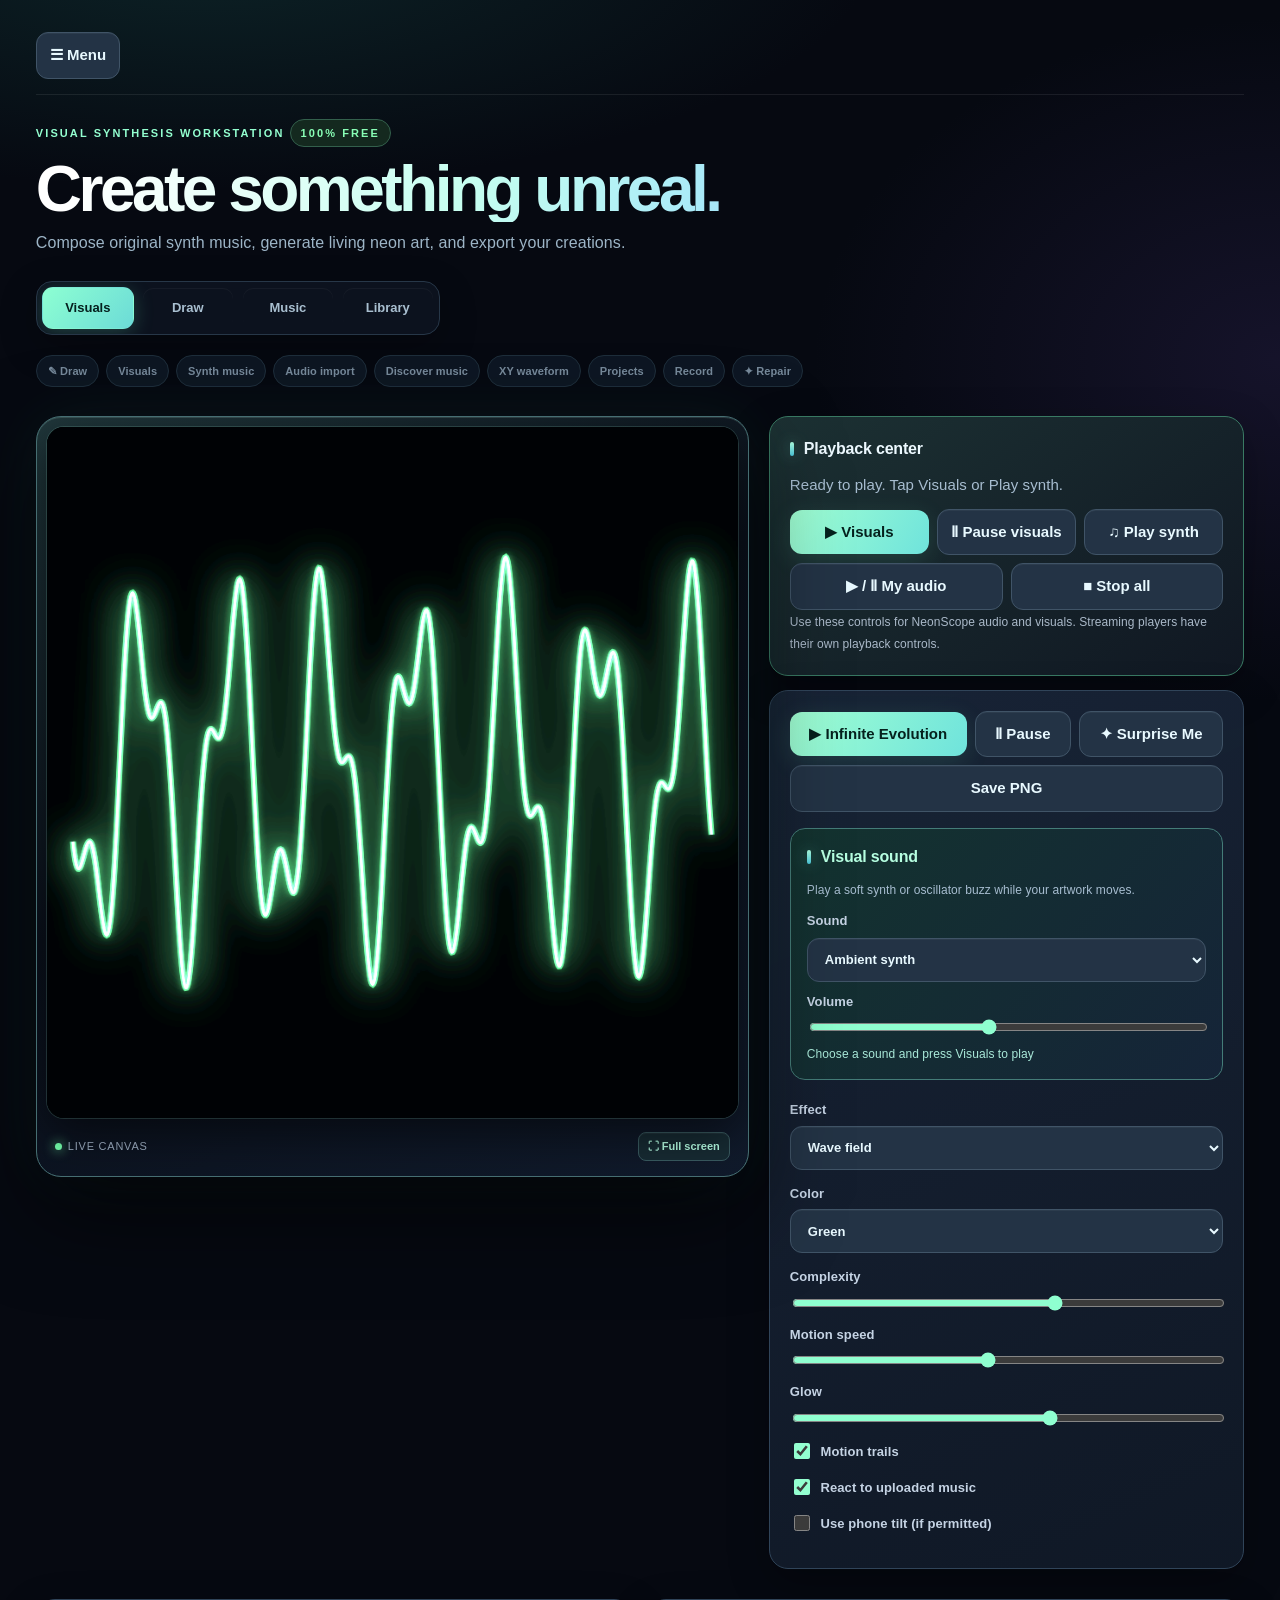
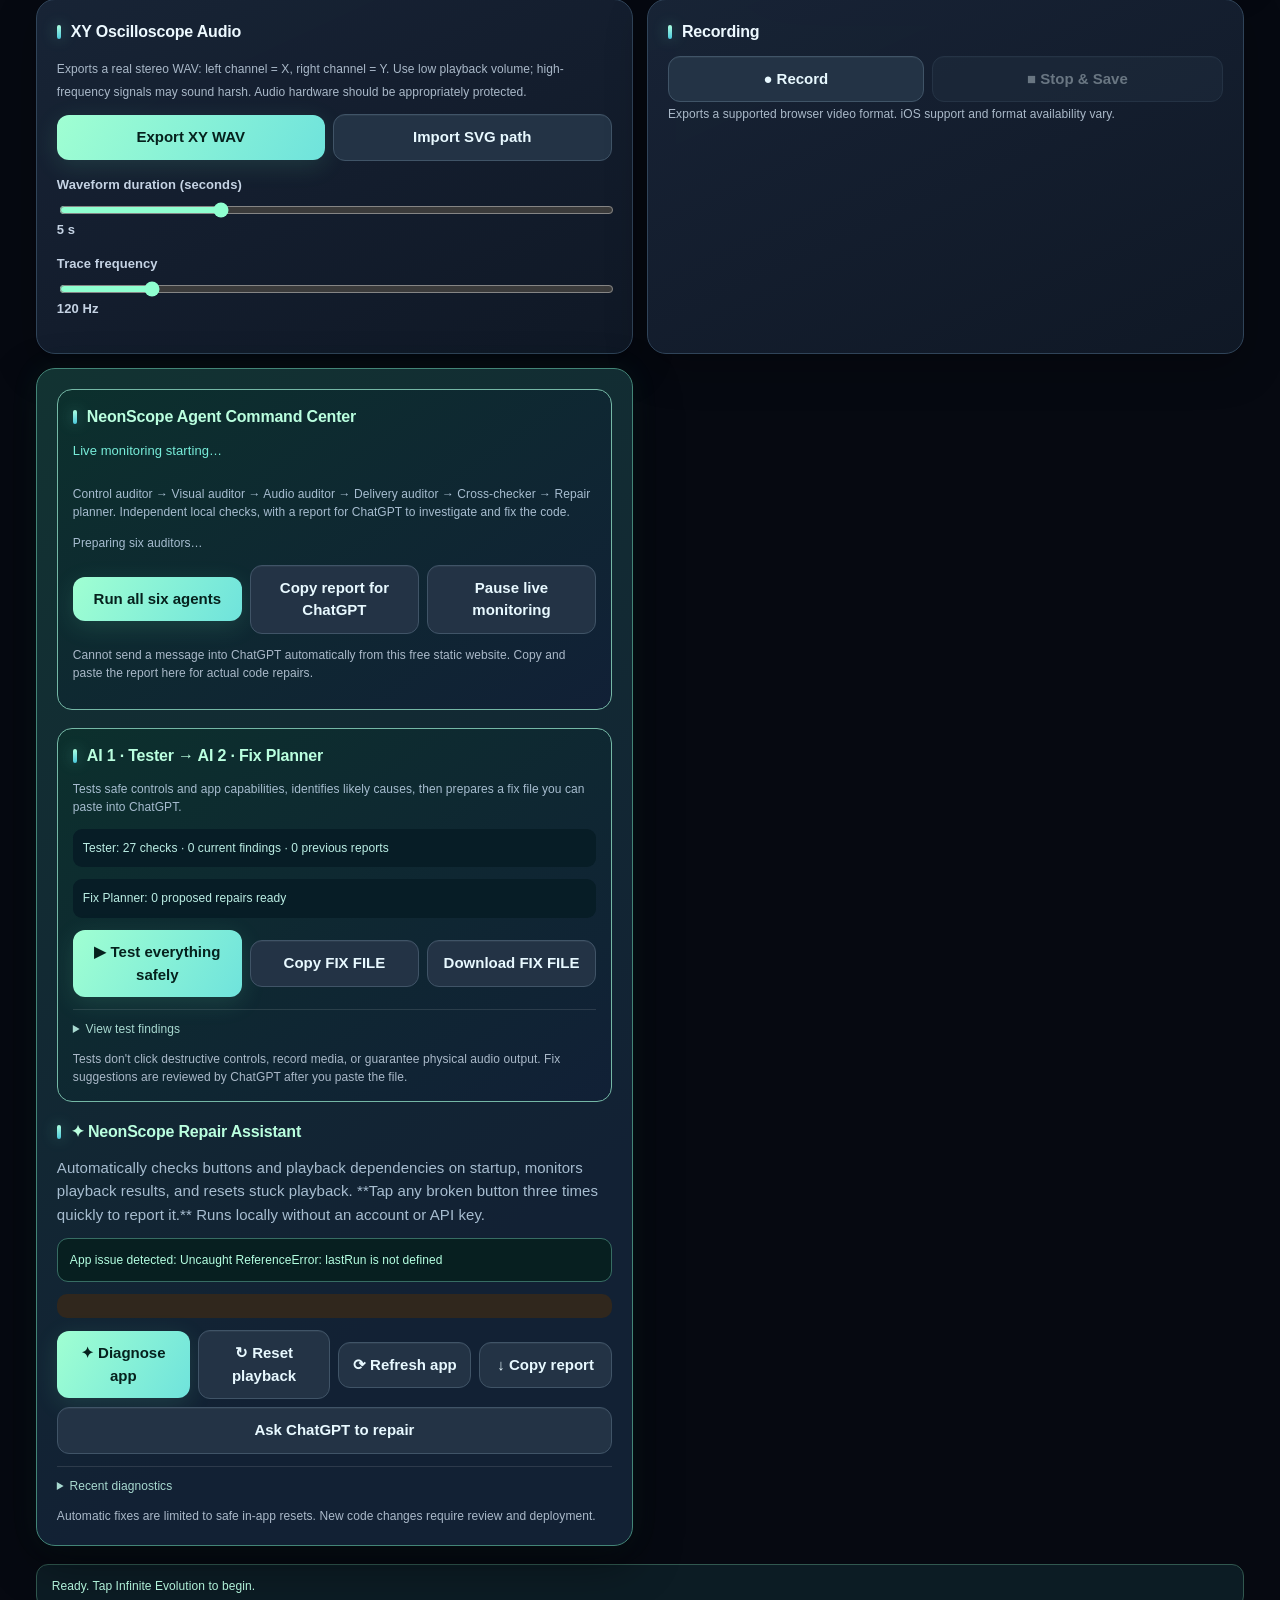
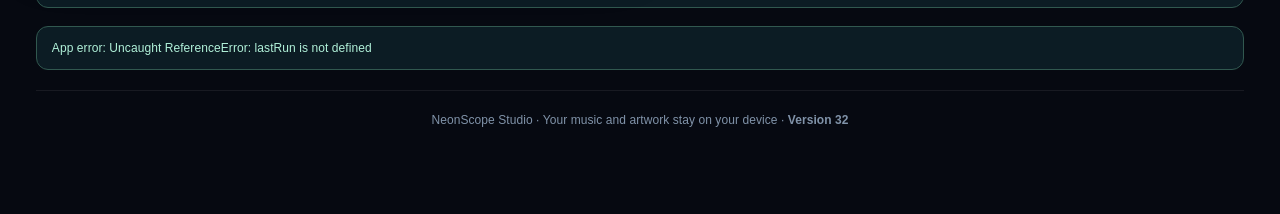
==== index.html @ 83fa4398 "Add hamburger Support & Fix page and move live repair tools into dedicated view" ====
<!doctype html><html lang="en"><head><meta charset="utf-8"><meta name="viewport" content="width=device-width,initial-scale=1,viewport-fit=cover"><meta name="theme-color" content="#070a10"><link rel="manifest" href="./manifest.webmanifest"><title>NeonScope Studio</title><style>
*{box-sizing:border-box}body{margin:0;background:#070a10;color:#e8fff4;font:15px system-ui,sans-serif}main{max-width:960px;margin:auto;padding:16px}h1{font-size:27px;color:#72ff9c;margin:8px 0}a{color:#72ff9c}canvas{display:block;width:100%;aspect-ratio:1;background:#010306;border:1px solid #32443d;border-radius:16px;touch-action:none}section{background:#121c1b;border:1px solid #30423c;border-radius:14px;padding:14px;margin:12px 0}button,select,input[type=file]{font:inherit}button,select{border:1px solid #46645a;background:#23332f;color:white;padding:10px;border-radius:9px}button{cursor:pointer}button.primary{background:#70ff9b;color:#001d0c;font-weight:700}.flex{display:flex;gap:8px;flex-wrap:wrap;align-items:center}label{display:block;margin:12px 0}input[type=range]{width:100%;accent-color:#70ff9b}small,#status{color:#a9bdb6}input[type=text]{width:100%;padding:10px;border:1px solid #46645a;border-radius:8px;background:#101917;color:white}.meter{height:5px;background:#273e35;border-radius:8px;overflow:hidden}#bar{height:100%;width:0;background:#70ff9b}</style><link rel="stylesheet" href="./studio.css?build=32"><link rel="stylesheet" href="./studio-polish.css?build=32"></head><body><main><header class="brand"><div class="support-menu-wrap"><button id="supportMenuToggle" type="button" aria-expanded="false" aria-controls="supportMenu" aria-label="Open three-line menu">☰ Menu</button><nav id="supportMenu" hidden aria-label="Site menu"><button id="supportOpen" type="button">Support & Fix</button></nav></div></header><div id="studioHome"><header class="brand" hidden><div class="brand-mark">◇ NEONSCOPE <span style="color:#8794a9">/ STUDIO</span></div><span class="pill">All-in-one studio</span></header><div class="hero"><div class="eyebrow">Visual synthesis workstation <span class="pill">100% Free</span></div><h1>Create something unreal.</h1><p>Compose original synth music, generate living neon art, and export your creations.</p></div><nav class="tool-nav" aria-label="Studio tools"><button id="tabVisual" data-studio-tab="visual" type="button">Visuals</button><button id="tabDraw" data-studio-tab="draw" type="button">Draw</button><button id="tabMusic" data-studio-tab="music" type="button">Music</button><button id="tabLibrary" data-studio-tab="library" type="button">Library</button></nav><nav class="tool-nav quick-links" aria-label="Quick links"><a href="#draw-tools">✎ Draw</a><a href="#visual-controls">Visuals</a><a href="#synth-tools">Synth music</a><a href="#music-tools">Audio import</a><a href="#discover-tools">Discover music</a><a href="#xy-tools">XY waveform</a><a href="#project-tools">Projects</a><a href="#record-tools">Record</a><a href="#repair-tools">✦ Repair</a></nav><div class="workspace"><div class="visual-column"><div class="visual-frame" id="visualStage"><div class="canvas-stack"><canvas id="view" width="800" height="800" aria-label="Interactive neon artwork"></canvas><canvas id="drawLayer" width="800" height="800" aria-label="Draw on canvas using touch or mouse"></canvas></div><div class="visual-footer"><span><span class="live-dot"></span>Live canvas</span><button id="fullScreen" type="button">⛶ Full screen</button><button id="closeFullScreen" type="button">✕ Close</button></div></div></div><div class="controls"><section id="draw-tools"><strong>Finger Drawing</strong><p>Draw directly on the glowing canvas with your finger. Your drawing stays visible above the visual effects.</p><div class="flex"><button id="drawToggle" type="button" class="primary">✎ Draw with finger</button><button id="drawUndo" type="button">↶ Undo</button><button id="drawRedo" type="button">↷ Redo</button><button id="drawClear" type="button">✕ Clear</button><button id="drawSound" type="button">♫ Play melody + animate</button><button id="drawSave" type="button">↓ Save drawing PNG</button><button id="drawWav" type="button">↓ Melody WAV</button></div><div class="draw-motion-panel"><strong>Living drawing</strong><p>Turn your finger-drawn lines into continuously moving neon art.</p><label>Animation style <select id="drawMotion"><option value="pulse">Breathing pulse</option><option value="flow">Liquid flow</option><option value="orbit">Slow orbit</option><option value="kaleido">Kaleidoscope</option></select></label><label>Movement amount <input id="drawMotionStrength" type="range" min="5" max="100" value="45"><span id="drawMotionStrengthValue">45</span>%</label><label>Animation speed <input id="drawMotionSpeed" type="range" min="10" max="150" value="50"><span id="drawMotionSpeedValue">50</span>%</label><button id="drawMotionPlay" type="button" class="primary">▶ Animate drawing</button></div><label>Brush thickness <input id="brushSize" type="range" min="1" max="20" value="3"><span id="brushSizeValue">3</span> px</label><p id="drawStatus" role="status">Ready to draw</p></section><section class="transport"><strong>Playback center</strong><p id="transportStatus" role="status" aria-live="polite">Ready to play. Tap Visuals or Play synth.</p><div class="flex"><button id="transportVisual" class="primary" type="button">▶ Visuals</button><button id="transportPause" type="button">Ⅱ Pause visuals</button><button id="transportSynth" type="button">♫ Play synth</button><button id="transportAudio" type="button">▶ / Ⅱ My audio</button><button id="transportStop" type="button">■ Stop all</button></div><small>Use these controls for NeonScope audio and visuals. Streaming players have their own playback controls.</small></section><section id="visual-controls"><div class="flex"><button id="evolve" class="primary">▶ Infinite Evolution</button><button id="freeze">Ⅱ Pause</button><button id="random">✦ Surprise Me</button><button id="save">Save PNG</button></div><div class="visual-sound-controls"><strong>Visual sound</strong><p>Play a soft synth or oscillator buzz while your artwork moves.</p><label>Sound <select id="visualSoundMode"><option value="synth" selected>Ambient synth</option><option value="buzz">Soft oscillator buzz</option><option value="off">Silent visuals</option></select></label><label>Volume <input id="visualSoundVolume" type="range" min="0" max="100" value="45"></label><small id="visualSoundStatus" role="status">Choose a sound and press Visuals to play</small></div><label>Effect <select id="effect"><option value="flower">Evolving flowers</option><option value="attractor">Strange attractor</option><option value="spiral">Galactic spiral</option><option value="lissajous">XY Lissajous</option><option value="particles">Particle field</option><option value="wire">3D wireframe</option><option value="kaleido">Kaleidoscope</option><option value="wave" selected>Wave field</option></select></label><label>Color <select id="color"><option value="#70ff9b">Green</option><option value="#5bdcff">Cyan</option><option value="#b579ff">Violet</option><option value="#ff65b6">Pink</option><option value="#ffffff">White</option></select></label><label>Complexity <input id="complexity" type="range" min="10" max="100" value="65"></label><label>Motion speed <input id="speed" type="range" min="0" max="100" value="45"></label><label>Glow <input id="glow" type="range" min="0" max="100" value="60"></label><label><input type="checkbox" id="trails" checked> Motion trails</label><label><input type="checkbox" id="react" checked> React to uploaded music</label><label><input type="checkbox" id="tilt"> Use phone tilt (if permitted)</label></section><section id="synth-tools"><strong>Original Synth Song Studio</strong><p><small>NeonScope composes its own original instrumental loops on your device. No music uploads or paid AI required.</small></p><h2 id="synthName" style="font-size:20px;color:#70ff9b">New Song</h2><label>Song style <select id="synthMood"><option value="dream">Dreamwave</option><option value="arcade">Retro arcade</option><option value="space">Space ambient</option><option value="chill">Chill synth</option><option value="dark">Dark electronic</option></select></label><label>Tempo (BPM) <input id="synthTempo" type="range" min="60" max="180" value="90" oninput="document.getElementById('tempoValue').textContent=this.value"><span id="tempoValue">90</span></label><label>Volume <input id="synthVolume" type="range" min="0" max="60" value="25"></label><div class="flex"><button id="synthGenerate" class="primary">✦ Compose New Song</button><button id="synthPlay">▶ Play</button><button id="synthStop">■ Stop</button><button id="synthExport">↓ Export Song WAV</button></div><div class="meter"><div id="synthMeter" style="width:0;height:100%;background:#70ff9b"></div></div><p id="synthStatus" role="status">Ready</p></section></div></div><div class="bottom-tools"><section id="preset-tools"><strong>Preset gallery</strong><p>Try a look instantly, or save your own favorite visual settings on this device.</p><div class="flex" id="starterPresets"></div><label>Preset name<input id="presetName" type="text" maxlength="60" placeholder="My favorite glow"></label><div class="flex"><button id="presetSave" type="button" class="primary">Save preset</button><select id="presetList" aria-label="Saved presets"></select><button id="presetLoad" type="button">Load</button><button id="presetDelete" type="button">Delete</button></div></section><section id="discover-tools"><strong>Music discovery</strong><p><small>Find new sounds on your favorite services. Official embeds play independently of NeonScope's visual audio analyser.</small></p><div class="service-tabs" role="group" aria-label="Music service"><button type="button" data-service="apple">Apple Music</button><button type="button" data-service="spotify">Spotify</button><button type="button" data-service="youtube">YouTube</button></div><label>Find an artist, track, or playlist<input id="discoverQuery" type="text" placeholder="Search for synthwave, electronic, ambient…"></label><button id="discoverOpen" type="button" class="primary">Search YouTube</button><label>Paste a music or video link<input id="discoverLink" type="text" inputmode="url" placeholder="https://…"></label><div class="flex"><button id="discoverEmbed" type="button">▶ Load official player</button><button id="discoverClear" type="button">✕ Clear player</button></div><p id="discoverHint"><small>Paste a supported service link to try its official player.</small></p><div id="discoverPlayer"></div><p id="discoveryStatus" role="status"><small>Choose a service to get started.</small></p><p><small>Some tracks require a subscription or may not allow embedding. To make visuals react to audio, import a file you have permission to use or play a NeonScope synth song.</small></p></section><section id="sequencer-tools"><strong>Beat sequencer</strong><p>Build a 16-step original beat using kick, snare, hi-hat, and bass. Tap the squares to change the pattern.</p><label>Tempo <input id="beatTempo" type="range" min="60" max="180" value="110"><span id="beatBpm">110</span> BPM</label><div id="beatGrid" class="beat-grid" aria-label="Four-track sixteen-step beat grid"></div><div class="flex"><button id="beatPlay" type="button" class="primary">▶ Play beat</button><button id="beatRandom" type="button">✦ Randomize</button><button id="beatClear" type="button">Clear</button><button id="beatSave" type="button">↓ Save beat</button><button id="beatLoad" type="button">↑ Load beat</button><input id="beatFile" type="file" accept=".json,application/json" hidden></div><p id="beatStatus" role="status">Ready</p></section><section id="music-tools"><strong>Music import</strong><label>Upload local audio <input id="music" type="file" accept="audio/*"></label><audio id="player" controls style="width:100%"></audio><div class="meter"><div id="bar"></div></div></section><section id="xy-tools"><strong>XY Oscilloscope Audio</strong><p><small>Exports a real stereo WAV: left channel = X, right channel = Y. Use low playback volume; high-frequency signals may sound harsh. Audio hardware should be appropriately protected.</small></p><div class="flex"><button id="wav" class="primary">Export XY WAV</button><button id="svg">Import SVG path</button><input id="svgFile" type="file" accept=".svg,image/svg+xml" hidden></div><label>Waveform duration (seconds) <input id="duration" type="range" min="1" max="15" value="5"><span id="durValue">5 s</span></label><label>Trace frequency <input id="trace" type="range" min="30" max="600" value="120"><span id="traceValue">120 Hz</span></label></section><section id="project-tools"><strong>Projects</strong><label>Project name <input id="name" type="text" value="My NeonScope Art" maxlength="80"></label><div class="flex"><button id="store">Save on this device</button><button id="restore">Load saved project</button><button id="export">Export project JSON</button><button id="import">Import project JSON</button><input id="jsonFile" type="file" accept=".json,application/json" hidden></div></section><section id="record-tools"><strong>Recording</strong><div class="flex"><button id="record">● Record</button><button id="stopRecord" disabled>■ Stop & Save</button></div><small>Exports a supported browser video format. iOS support and format availability vary.</small></section><div id="repairOriginalPosition"><section id="repair-tools" aria-label="NeonScope Repair Assistant"><div class="agent-workflow" id="repairCouncil"><strong>NeonScope Agent Command Center</strong><p id="councilHeartbeat" role="status">Live monitoring starting…</p><div id="councilDashboard" class="council-dashboard" aria-label="Agent live status"></div><p>Control auditor → Visual auditor → Audio auditor → Delivery auditor → Cross-checker → Repair planner. Independent local checks, with a report for ChatGPT to investigate and fix the code.</p><p id="councilStatus" role="status">Preparing six auditors…</p><div class="flex"><button id="councilRun" type="button" class="primary">Run all six agents</button><button id="councilCopy" type="button">Copy report for ChatGPT</button><button id="councilToggle" type="button">Pause live monitoring</button></div><small id="councilDetails"></small><p><small>Cannot send a message into ChatGPT automatically from this free static website. Copy and paste the report here for actual code repairs.</small></p></div><div id="agent-workflow" class="agent-workflow"><strong>AI 1 · Tester → AI 2 · Fix Planner</strong><p>Tests safe controls and app capabilities, identifies likely causes, then prepares a fix file you can paste into ChatGPT.</p><p id="agentOneStatus" role="status">Tester waiting…</p><p id="agentTwoStatus" role="status">Fix Planner waiting…</p><div class="flex"><button id="agentRun" type="button" class="primary">▶ Test everything safely</button><button id="agentCopy" type="button">Copy FIX FILE</button><button id="agentDownload" type="button">Download FIX FILE</button></div><p id="agentCopyStatus" role="status"></p><details><summary>View test findings</summary><div id="agentFindings"></div></details><small>Tests don't click destructive controls, record media, or guarantee physical audio output. Fix suggestions are reviewed by ChatGPT after you paste the file.</small></div><strong><span aria-hidden="true">✦</span> NeonScope Repair Assistant</strong><p>Automatically checks buttons and playback dependencies on startup, monitors playback results, and resets stuck playback. **Tap any broken button three times quickly to report it.** Runs locally without an account or API key.</p><p id="repairStatus" role="status" aria-live="polite">Starting diagnostics…</p><p id="repairDetails" hidden></p><div id="repairReportForm" hidden><p><strong>Report broken control</strong></p><p id="repairTarget"></p><label for="repairDescription">What happened when you tapped it?</label><textarea id="repairDescription" rows="3" maxlength="500" placeholder="Example: I pressed Play but there was no sound."></textarea><div class="flex"><button id="repairSubmit" type="button" class="primary">Save broken button report</button><button id="repairCancel" type="button">Cancel</button></div></div><div class="flex"><button id="repairScan" type="button" class="primary">✦ Diagnose app</button><button id="repairStop" type="button">↻ Reset playback</button><button id="repairRefresh" type="button">⟳ Refresh app</button><button id="repairCopy" type="button">↓ Copy report</button><button id="repairHelp" type="button">Ask ChatGPT to repair</button></div><details><summary>Recent diagnostics</summary><div id="repairLog"></div></details><small>Automatic fixes are limited to safe in-app resets. New code changes require review and deployment.</small></section></div></div><p id="status" role="status">Ready. Tap Infinite Evolution to begin.</p><p id="studioNotice" role="status" class="studio-notice">Choose a workspace above.</p><div class="footer-note">NeonScope Studio · Your music and artwork stay on your device · <strong>Version 32</strong></div></div><section id="supportPage" hidden aria-label="Support and repairs"><div class="support-page-head"><button id="supportBack" type="button">← Back to Studio</button><h1>Support & Fix</h1><p>Fix playback, run the named agent diagnostics, and send a detailed report to ChatGPT.</p></div><div class="support-actions"><button id="supportQuickFix" type="button" class="primary">↻ Reset playback</button><button id="supportRun" type="button">Run six-agent check</button><button id="supportCopy" type="button">Copy repair report</button></div><p id="supportFixStatus" role="status">Choose an action to get started.</p></section></main><script>
(()=>{'use strict';const $=id=>document.getElementById(id),c=$('view'),g=c.getContext('2d');let running=false,phase=0,last=performance.now(),points=[],audioCtx,analyser,source,frequency,energy=0,synthEnergy=0,seed=Math.random()*100,cycle=0,recorder,recordStream,chunks=[],audioURL,importedPoints=null;
const opts=['flower','attractor','spiral','lissajous','particles','wire','kaleido','wave'];const setStatus=s=>$('status').textContent=s;const rand=()=>Math.random();const clamp=(x,a,b)=>Math.max(a,Math.min(b,x));
function generate(t){if(importedPoints)return importedPoints;const type=$('effect').value,N=400+Math.floor(+$('complexity').value*9),arr=[],rot=t*.14,variation=Math.sin(t*.23+seed)*.7;for(let i=0;i<N;i++){const q=i/N,u=q*Math.PI*2;let x=0,y=0;
if(type==='flower'){let r=205+110*Math.cos((7+variation)*u+t*.3);x=400+r*Math.cos(u+rot);y=400+r*Math.sin(u+rot)}
else if(type==='spiral'){const r=18+340*q;x=400+r*Math.cos(u*(5+variation)+rot);y=400+r*Math.sin(u*(5+variation)+rot)}
else if(type==='lissajous'){x=400+290*Math.sin((3+variation*.3)*u+t*.13);y=400+290*Math.sin(4*u+t*.19)}
else if(type==='attractor'){let a=u*2;x=400+240*Math.sin(3*a+t*.15)*Math.cos(2*a+variation);y=400+230*Math.sin(4*a-t*.12)*Math.cos(a)}
else if(type==='kaleido'){const r=70+200*Math.abs(Math.sin(u*6+t*.2));x=400+r*Math.cos(u);y=400+r*Math.sin(u)}
else if(type==='wave'){x=30+740*q;y=400+170*Math.sin(u*7+t)+80*Math.cos(u*17-t*.4)}
else if(type==='wire'){const edge=Math.floor(q*12),f=(q*12)%1,verts=[];for(let k=0;k<8;k++){const X=(k&1)?1:-1,Y=(k&2)?1:-1,Z=(k&4)?1:-1;const a=t*.22,b=t*.16,xx=X*Math.cos(a)-Z*Math.sin(a),zz=X*Math.sin(a)+Z*Math.cos(a),yy=Y*Math.cos(b)-zz*Math.sin(b),z=Y*Math.sin(b)+zz*Math.cos(b),persp=280/(4+z);verts.push([400+xx*persp*2.7,400+yy*persp*2.7])}const edges=[[0,1],[1,3],[3,2],[2,0],[4,5],[5,7],[7,6],[6,4],[0,4],[1,5],[2,6],[3,7]];const e=edges[edge%12],p=verts[e[0]],v=verts[e[1]];x=p[0]+(v[0]-p[0])*f;y=p[1]+(v[1]-p[1])*f}
else {const a=u*37+seed,r=100+240*Math.abs(Math.sin(u*13+t*.2));x=400+Math.cos(a+t*.3)*r;y=400+Math.sin(a-t*.2)*r}
arr.push({x:clamp(x,0,800),y:clamp(y,0,800)})}return arr}
function draw(now){requestAnimationFrame(draw);if(document.hidden||document.body.classList.contains('drawing-workspace')){last=now;synthEnergy*=.94;return}synthEnergy*=.94;let dt=Math.min(.06,(now-last)/1000);last=now;if(running)phase+=dt*(.2+ +$('speed').value/20);if(running&&Math.floor(phase/12)!==cycle){cycle=Math.floor(phase/12);$('effect').value=opts[Math.floor(rand()*opts.length)];seed=rand()*100}
if(analyser&&frequency){analyser.getByteFrequencyData(frequency);let sum=0;for(let i=0;i<frequency.length;i++)sum+=frequency[i];energy=sum/(frequency.length*255);$('bar').style.width=Math.round(energy*100)+'%'}
energy=Math.max((analyser&&frequency?energy:energy*.90),synthEnergy);g.fillStyle=$('trails').checked?'rgba(1,3,6,.35)':'#010306';g.fillRect(0,0,800,800);const color=$('color').value,t=phase+energy*2;points=generate(t);g.beginPath();points.forEach((p,i)=>i?g.lineTo(p.x,p.y):g.moveTo(p.x,p.y));g.save();g.globalCompositeOperation='lighter';g.strokeStyle=color;g.shadowColor=color;g.shadowBlur=18+ +$('glow').value*.5;g.globalAlpha=.25;g.lineWidth=7+energy*9;g.stroke();g.globalAlpha=.55;g.lineWidth=3+energy*4;g.stroke();g.shadowBlur=10;g.strokeStyle='#f2fff9';g.globalAlpha=.95;g.lineWidth=1.2;g.stroke();g.restore()}
window.addEventListener('neonscope-synth-energy',e=>{synthEnergy=e.detail||0;running=true});requestAnimationFrame(draw);
$('effect').addEventListener('change',()=>{importedPoints=null});$('evolve').onclick=()=>{importedPoints=null;running=true;seed=Math.random()*100;phase+=1.5;cycle=Math.floor(phase/12);setStatus('Visuals started — animation running')};$('freeze').onclick=()=>{running=false;setStatus('Paused')};$('random').onclick=()=>{importedPoints=null;seed=rand()*100;$('effect').value=opts[Math.floor(rand()*opts.length)];phase+=rand()*20;setStatus('New design generated')};$('save').onclick=()=>{const a=document.createElement('a');a.download='neonscope-studio.png';a.href=c.toDataURL();a.click()};
$('music').onchange=e=>{const f=e.target.files[0];if(!f)return;if(audioURL)URL.revokeObjectURL(audioURL);audioURL=URL.createObjectURL(f);$('player').src=audioURL;try{audioCtx=audioCtx||new(window.AudioContext||window.webkitAudioContext)();audioCtx.resume();if(!source){source=audioCtx.createMediaElementSource($('player'));analyser=audioCtx.createAnalyser();analyser.fftSize=1024;frequency=new Uint8Array(analyser.frequencyBinCount);source.connect(analyser);analyser.connect(audioCtx.destination)}setStatus('Music loaded: '+f.name)}catch(err){setStatus('Audio error: '+err.message)}};
$('player').onplay=()=>{audioCtx?.resume();running=true};$('duration').oninput=()=>$('durValue').textContent=$('duration').value+' s';$('trace').oninput=()=>$('traceValue').textContent=$('trace').value+' Hz';
function download(blob,name){const url=URL.createObjectURL(blob),a=document.createElement('a');a.href=url;a.download=name;a.click();setTimeout(()=>URL.revokeObjectURL(url),60000)}
$('wav').onclick=()=>{const sr=44100,seconds=+$('duration').value,hz=+$('trace').value,n=sr*seconds,pts=generate(phase),bytes=44+n*4,buf=new ArrayBuffer(bytes),v=new DataView(buf);const str=(at,s)=>{for(let i=0;i<s.length;i++)v.setUint8(at+i,s.charCodeAt(i))};str(0,'RIFF');v.setUint32(4,bytes-8,true);str(8,'WAVE');str(12,'fmt ');v.setUint32(16,16,true);v.setUint16(20,1,true);v.setUint16(22,2,true);v.setUint32(24,sr,true);v.setUint32(28,sr*4,true);v.setUint16(32,4,true);v.setUint16(34,16,true);str(36,'data');v.setUint32(40,n*4,true);for(let i=0;i<n;i++){const p=pts[Math.floor((i*hz/sr%1)*(pts.length-1))],x=clamp((p.x-400)/400*.65,-1,1),y=clamp((400-p.y)/400*.65,-1,1);v.setInt16(44+i*4,Math.round(x*32767),true);v.setInt16(46+i*4,Math.round(y*32767),true)}download(new Blob([buf],{type:'audio/wav'}),'neonscope-xy.wav');setStatus('Stereo XY WAV exported. Left=X, right=Y. Start with low volume.')};
$('svg').onclick=()=>$('svgFile').click();$('svgFile').onchange=async e=>{const file=e.target.files[0];if(!file)return;e.target.value='';const text=await file.text();if(text.length>1000000){setStatus('SVG too large');return}const doc=new DOMParser().parseFromString(text,'image/svg+xml');const path=doc.querySelector('path');if(!path){setStatus('SVG needs at least one path element');return}const d=path.getAttribute('d');if(!d){setStatus('SVG path is empty');return}try{const svg=document.createElementNS('http://www.w3.org/2000/svg','svg'),p=document.createElementNS('http://www.w3.org/2000/svg','path');p.setAttribute('d',d);svg.appendChild(p);svg.style.cssText='position:absolute;width:0;height:0;overflow:hidden';document.body.appendChild(svg);const len=p.getTotalLength(),samples=700,raw=[];for(let i=0;i<samples;i++){const pt=p.getPointAtLength(len*i/(samples-1));raw.push({x:pt.x,y:pt.y})}svg.remove();const xs=raw.map(p=>p.x),ys=raw.map(p=>p.y),minx=Math.min(...xs),maxx=Math.max(...xs),miny=Math.min(...ys),maxy=Math.max(...ys),scale=620/Math.max(maxx-minx,maxy-miny,1);const imported=raw.map(p=>({x:400+(p.x-(minx+maxx)/2)*scale,y:400+(p.y-(miny+maxy)/2)*scale}));importedPoints=imported;running=false;setStatus('SVG path imported. Export XY WAV or PNG. Choose an effect to return to procedural visuals.')}catch(err){setStatus('Could not parse SVG path: '+err.message)}};
function project(){return {version:1,effect:$('effect').value,color:$('color').value,complexity:$('complexity').value,speed:$('speed').value,glow:$('glow').value,trails:$('trails').checked,name:$('name').value,phase,seed}}
function load(o){if(!o||o.version!==1||!opts.includes(o.effect))throw Error('Invalid project');importedPoints=null;for(const k of ['effect','color','complexity','speed','glow','name'])if(o[k]!==undefined&&$(k))$(k).value=String(o[k]);$('trails').checked=!!o.trails;phase=Number(o.phase)||0;seed=Number(o.seed)||0;running=false}
$('store').onclick=()=>{try{localStorage.setItem('neonscope-studio',JSON.stringify(project()));setStatus('Saved on this device')}catch(e){setStatus('Storage unavailable: '+e.message)}};$('restore').onclick=()=>{try{load(JSON.parse(localStorage.getItem('neonscope-studio')));setStatus('Project restored')}catch(e){setStatus('No valid saved project')}};$('export').onclick=()=>download(new Blob([JSON.stringify(project(),null,2)],{type:'application/json'}),'neonscope-project.json');$('import').onclick=()=>$('jsonFile').click();$('jsonFile').onchange=async e=>{try{const file=e.target.files[0];if(!file||file.size>100000)throw Error('Invalid file');load(JSON.parse(await file.text()));setStatus('Project imported')}catch(err){setStatus('Import failed: '+err.message)}finally{e.target.value=''}};
$('record').onclick=()=>{if(recorder?.state==='recording'){setStatus('Already recording');return}if(!c.captureStream||!window.MediaRecorder){setStatus('Recording unavailable in this browser');return}try{recordStream=c.captureStream(30);const mime=['video/mp4','video/webm;codecs=vp8','video/webm'].find(t=>typeof MediaRecorder.isTypeSupported==='function'&&MediaRecorder.isTypeSupported(t));recorder=new MediaRecorder(recordStream,mime?{mimeType:mime}:undefined);chunks=[];recorder.ondataavailable=e=>{if(e.data.size)chunks.push(e.data)};recorder.onstop=()=>{const type=recorder.mimeType||'video/webm',ext=type.includes('mp4')?'mp4':'webm';if(chunks.length)download(new Blob(chunks,{type}),'neonscope-studio.'+ext);recordStream.getTracks().forEach(t=>t.stop());$('record').disabled=false;$('stopRecord').disabled=true;setStatus(chunks.length?'Recording saved':'No recording data produced by this browser')};recorder.onerror=()=>{recordStream?.getTracks().forEach(t=>t.stop());$('record').disabled=false;$('stopRecord').disabled=true;setStatus('Recording failed in this browser')};recorder.start(500);$('record').disabled=true;$('stopRecord').disabled=false;running=true;setStatus('Recording…')}catch(err){recordStream?.getTracks().forEach(t=>t.stop());$('record').disabled=false;$('stopRecord').disabled=true;setStatus('Recording error: '+err.message)}};$('stopRecord').onclick=()=>{if(recorder?.state==='recording')recorder.stop()};
$('tilt').onchange=async e=>{if(!e.target.checked)return;try{if(typeof DeviceOrientationEvent!=='undefined'&&typeof DeviceOrientationEvent.requestPermission==='function'){const permission=await DeviceOrientationEvent.requestPermission();if(permission!=='granted')throw Error('Permission denied')}window.addEventListener('deviceorientation',event=>{if($('tilt').checked&&event.gamma!=null)seed+=event.gamma*.0004});setStatus('Tilt control enabled')}catch(err){e.target.checked=false;setStatus('Tilt unavailable: '+err.message)}};
})();
</script><script src="./draw.js?build=32"></script><script src="./draw-motion.js?build=32"></script><script src="./synth.js?build=32"></script><script src="./discovery.js?build=32"></script><script src="./sequencer.js?build=32"></script><script src="./workspace.js?build=32"></script><script src="./repair-assistant.js?build=32"></script><script src="./visual-sound.js?build=32"></script><script src="./repair-agents.js?build=32"></script><script src="./repair-council.js?build=32"></script><script src="./support.js?build=32"></script><script>if('serviceWorker' in navigator)window.addEventListener('load',()=>navigator.serviceWorker.register('./sw.js?build=32').catch(()=>{}));</script></body></html>
---- studio.css ----
:root{color-scheme:dark;--bg:#070911;--surface:#111522;--edge:#2b3449;--mint:#8bffb7;--muted:#a1adc2}html{scroll-behavior:smooth}body{background:radial-gradient(ellipse at 50% -18%,#173e47 0,transparent 42%),radial-gradient(ellipse at 95% 40%,#211638 0,transparent 30%),var(--bg);color:#eff5ff;font:15px/1.5 -apple-system,BlinkMacSystemFont,"Segoe UI",sans-serif;min-height:100vh}main{max-width:1240px;padding:20px clamp(14px,3vw,36px) 80px}a{color:var(--mint);text-decoration:none}a:hover{text-decoration:underline}.brand{display:flex;align-items:center;justify-content:space-between;gap:14px;margin-bottom:22px}.brand a{font-size:13px;color:#afbdd1}.brand-mark{font-size:13px;font-weight:800;letter-spacing:.2em;color:var(--mint);text-transform:uppercase}.hero{margin:0 0 20px}.hero h1{font-size:clamp(32px,5vw,54px);line-height:1.1;letter-spacing:-.045em;margin:4px 0 8px;color:#f5faff}.hero p{margin:0;color:var(--muted);font-size:14px}.hero .eyebrow{color:var(--mint);font-size:11px;font-weight:800;letter-spacing:.2em;text-transform:uppercase}.workspace{display:grid;grid-template-columns:minmax(0,1.2fr) minmax(300px,.8fr);gap:18px;align-items:start}.workspace .visual-column{min-width:0;position:sticky;top:16px}.visual-frame{padding:12px;border:1px solid #334456;border-radius:24px;background:linear-gradient(135deg,#192431,#0b0e18);box-shadow:0 24px 75px #0007,0 0 40px #45d5b00a;overflow:hidden}.visual-frame canvas{width:100%;border-radius:16px;border:1px solid #273d3e;box-shadow:inset 0 0 55px #00ff8c0c}.visual-footer{display:flex;justify-content:space-between;align-items:center;padding:12px 5px 2px;color:#a1b2c6;font-size:11px;letter-spacing:.07em;text-transform:uppercase}.live-dot{display:inline-block;width:7px;height:7px;border-radius:50%;background:#74ffac;box-shadow:0 0 12px #74ffac;margin-right:6px}.workspace .controls{min-width:0}.workspace section,.bottom-tools section{background:linear-gradient(155deg,#171c2c,#101521);border:1px solid var(--edge);border-radius:18px;padding:18px;margin:0 0 14px;box-shadow:0 12px 32px #0002}.workspace section strong,.bottom-tools section strong{display:block;font-size:15px;letter-spacing:.01em;margin-bottom:12px}.workspace section strong:before,.bottom-tools section strong:before{content:"";display:inline-block;width:4px;height:14px;background:var(--mint);border-radius:3px;margin-right:10px;vertical-align:-2px}.workspace section p,.bottom-tools section p{margin:8px 0 12px;color:#a9b8ca}.flex{gap:8px}.flex button{flex:1 1 auto}button,select{background:#222c3d;color:#eef7ff;border:1px solid #3b4b61;border-radius:11px;padding:11px 13px;font-weight:650;transition:background .15s,transform .15s,border-color .15s;min-height:44px}button:hover:not(:disabled){background:#2d3e4e;border-color:#74ffac}button:active:not(:disabled){transform:scale(.98)}button.primary{background:linear-gradient(120deg,#8bffb7,#60e5dc);color:#061b1d;border:0}button.primary:hover{background:#b1ffce}button:disabled{opacity:.4;cursor:not-allowed}button:focus-visible,select:focus-visible,input:focus-visible{outline:2px solid var(--mint);outline-offset:3px}label{font-size:13px;font-weight:650;color:#c5d3e4;margin:14px 0}label select{display:block;width:100%;margin-top:6px}input[type=range]{display:block;width:100%;margin-top:8px;accent-color:var(--mint)}input[type=checkbox]{accent-color:var(--mint);width:16px;height:16px;vertical-align:-3px;margin-right:7px}input[type=file]{max-width:100%;font-size:12px;color:#aab9c9}input[type=text]{background:#0c1220;border:1px solid #35465c;color:white;border-radius:10px}small,#status,#synthStatus{color:#aab9c9;font-size:12px}#status{padding:12px 16px;background:#0e1a21;border:1px solid #294d49;border-radius:12px;margin:18px 0}.meter{height:7px;margin:12px 0;background:#0a1220}#bar,#synthMeter{background:linear-gradient(90deg,#6cffae,#5ed8ff)!important;transition:width .12s}#synthName{font-size:23px!important;letter-spacing:-.025em;margin:8px 0 12px}.tool-nav{display:flex;gap:8px;overflow-x:auto;padding:2px 0 16px;margin-bottom:4px;scrollbar-width:none}.tool-nav a{white-space:nowrap;background:#151e2d;border:1px solid #334357;border-radius:999px;padding:9px 14px;color:#c8d7e7;font-size:12px;font-weight:700}.tool-nav a:hover{border-color:#8bffb7;color:#8bffb7;text-decoration:none}.bottom-tools{margin-top:16px;display:grid;grid-template-columns:repeat(2,minmax(0,1fr));gap:14px}.bottom-tools section{margin:0}.pill{display:inline-flex;align-items:center;gap:6px;color:#89ffb6;border:1px solid #33604c;background:#14291f;border-radius:999px;padding:5px 10px;font-size:11px;font-weight:750}.footer-note{margin-top:20px;text-align:center;color:#8093a9;font-size:12px}@media(max-width:850px){.workspace{grid-template-columns:1fr}.workspace .visual-column{position:static}.visual-frame{max-width:650px;margin:auto}.bottom-tools{grid-template-columns:1fr}.hero h1{font-size:38px}}@media(max-width:520px){main{padding:14px 12px 55px}.hero h1{font-size:34px}.visual-frame{padding:7px;border-radius:17px}.visual-frame canvas{border-radius:12px}.workspace section,.bottom-tools section{padding:15px}.brand{margin-bottom:16px}.tool-nav{margin-bottom:0}.flex button{font-size:12px;padding:10px 9px}.visual-footer{font-size:10px}}
/* Music discovery and transport */
.transport{border-color:#397a63!important;background:linear-gradient(145deg,#1c3133,#101722)!important}.transport .flex button{flex:1 1 125px}.service-tabs{display:grid;grid-template-columns:repeat(3,minmax(0,1fr));gap:8px}.service-tabs button{padding:12px 5px;font-size:12px}.service-tabs button.selected,.service-tabs button[aria-pressed=true]{background:#234b42;border-color:#8bffb7;color:#baffd3}#discover-tools input[type=text]{margin-top:7px}#discoverOpen{width:100%;margin-bottom:7px}#discoverPlayer iframe{display:block;margin:12px 0}#discoveryStatus{font-size:12px;color:#b7c5d7}#discover-tools{grid-column:1/-1}.bottom-tools #discover-tools{order:-1}@media(max-width:520px){.service-tabs button{font-size:11px;padding:10px 3px}.transport .flex button{flex:1 1 120px}}

/* Restored touch drawing surface */
.canvas-stack{position:relative;width:100%;aspect-ratio:1}.canvas-stack #view{width:100%;height:100%}.canvas-stack #drawLayer{position:absolute;inset:0;width:100%;height:100%;background:transparent;border:0;box-shadow:none;pointer-events:none;touch-action:none;z-index:2}#draw-tools{border-color:#4b7b67!important;background:linear-gradient(155deg,#19322f,#111724)!important}#draw-tools .flex button{flex:1 1 125px}#drawStatus{color:#a9dfc7;font-size:12px;margin-bottom:0}

/* Workspaces, gallery and sequencer */
[hidden]{display:none!important}.tool-nav[data-variant=tabs]{gap:8px}.tool-nav button{white-space:nowrap;background:#151e2d;border:1px solid #334357;border-radius:999px;padding:9px 15px;color:#c8d7e7;font-size:13px;font-weight:750;min-height:42px}.tool-nav button[aria-selected=true]{background:#8bffb7;border-color:#8bffb7;color:#081d16}.quick-links{opacity:.75}.quick-links a{font-size:11px;padding:7px 11px}.visual-footer button{padding:5px 9px;font-size:11px;min-height:28px;border-radius:8px}.visual-footer #closeFullScreen{display:none}.visual-frame:fullscreen{display:flex;flex-direction:column;align-items:center;justify-content:center;background:#030609;padding:12px}.visual-frame:fullscreen .canvas-stack{width:min(92vw,calc(92vh - 50px));height:min(92vw,calc(92vh - 50px))}.visual-frame:fullscreen #closeFullScreen{display:inline-block}.visual-frame:fullscreen #fullScreen{display:none}.fullscreen-fallback{position:fixed!important;inset:0!important;z-index:9999!important;background:#030609!important;display:flex;flex-direction:column;align-items:center;justify-content:center}.fullscreen-fallback .canvas-stack{width:min(96vw,80vh);height:min(96vw,80vh)}.fullscreen-fallback #closeFullScreen{display:inline-block}.fullscreen-fallback #fullScreen{display:none}body.performance-mode{overflow:hidden}#starterPresets button{flex:1 1 140px}#presetList{flex:1 1 120px;min-width:0}.studio-notice{color:#a9dfc7;background:#13232a;border:1px solid #29514a;border-radius:10px;padding:10px 14px;font-size:12px}.beat-grid{display:grid;gap:8px;margin:16px 0;overflow-x:auto}.beat-row{display:grid;grid-template-columns:65px repeat(16,minmax(16px,1fr));gap:3px;align-items:center;min-width:325px}.beat-row span{font-size:11px;color:#bcd3d4}.beat-step{min-width:0;min-height:28px;padding:0;border-radius:5px;background:#202e3b;border:1px solid #385064}.beat-step.active{background:#60c7b0;border-color:#8bffb7}.beat-step.current{outline:2px solid #f7f7ff;outline-offset:1px}#beatStatus{font-size:12px;color:#a9dfc7}@media(max-width:520px){.tool-nav button{padding:8px 12px;font-size:12px}.quick-links{display:none}.beat-row{grid-template-columns:54px repeat(16,minmax(14px,1fr));gap:2px}.beat-step{min-height:25px}}

/* Seamless mode switching: drawing has its own clean black canvas */
body.drawing-workspace .canvas-stack{background:#020407;border-radius:12px;overflow:hidden}body.drawing-workspace #view{visibility:hidden}body.drawing-workspace #drawLayer{background:#020407;pointer-events:auto}body.drawing-workspace .visual-frame{background:#090d14;box-shadow:0 15px 40px #0006;border-color:#344c4c}body.drawing-workspace .visual-footer .live-dot{background:#8bffb7}body.drawing-workspace #draw-tools{scroll-margin-top:16px}body.drawing-workspace .visual-column{position:static}@media(max-width:850px){.hero{margin-bottom:15px}.tool-nav{padding-bottom:12px}.workspace{gap:12px}}

.draw-motion-panel{margin:16px 0;padding:14px;border:1px solid #376d61;border-radius:14px;background:linear-gradient(145deg,#152b2b,#101925)}.draw-motion-panel strong{display:block;color:#b9ffdd;margin-bottom:4px}.draw-motion-panel p{font-size:12px;color:#a7c6c0}.draw-motion-panel #drawMotionPlay{width:100%;margin-top:8px}
---- studio-polish.css ----
/* NeonScope visual refresh · build 15 */
:root{--bg:#060911;--surface:#121b29;--edge:#2a3a4d;--mint:#93ffd0;--muted:#9aaec3}
html{background:#060911}body{background:radial-gradient(ellipse 70% 36% at 16% -6%,#16494766,transparent 75%),radial-gradient(ellipse 48% 50% at 100% 40%,#34275d55,transparent 76%),#060911;background-attachment:fixed;color:#edf9ff;letter-spacing:.005em}
main{max-width:1360px;padding:clamp(14px,2.5vw,36px) clamp(12px,2.8vw,38px) 85px}
.brand{padding-bottom:15px;border-bottom:1px solid #ffffff14;margin-bottom:24px}
.brand-mark{font-size:14px;letter-spacing:.25em;text-shadow:0 0 24px #72ffd955}
.brand .pill{background:#132a28;border-color:#36665a;color:#a3f9d6}
.hero{margin-bottom:23px}.hero h1{font-size:clamp(35px,5vw,66px);line-height:1.02;letter-spacing:-.055em;background:linear-gradient(110deg,#ffffff 5%,#c6fff0 48%,#91d8ff 95%);-webkit-background-clip:text;background-clip:text;color:transparent;max-width:900px}.hero p{font-size:clamp(13px,1.3vw,16px);line-height:1.6;max-width:630px;color:#9db5c7}
.hero .eyebrow{font-size:11px;letter-spacing:.19em;margin-bottom:10px}
.tool-nav:not(.quick-links){display:flex;gap:8px;padding:5px;margin:0 0 18px;background:#0d1520d9;border:1px solid #273748;border-radius:16px;width:max-content;max-width:100%;box-shadow:0 12px 36px #0004}
.tool-nav:not(.quick-links) button{background:transparent;border:1px solid transparent;border-radius:11px;min-width:92px;color:#a9bfd0;font-weight:750;transition:background .18s,color .18s,box-shadow .18s}
.tool-nav:not(.quick-links) button:hover{background:#1c2d38;color:#e5fff6}
.tool-nav:not(.quick-links) button[aria-selected=true]{background:linear-gradient(130deg,#8dffd2,#6cdbd7);color:#05201e;box-shadow:0 4px 20px #6bf2bd38}
.quick-links{margin-bottom:13px;gap:7px}.quick-links a{border-color:#273b4a;background:#101b29;font-size:11px;color:#9cb4c8}
.workspace{grid-template-columns:minmax(0,1.2fr) minmax(320px,.8fr);gap:20px}
.visual-frame{position:relative;padding:10px;border-radius:25px;border:1px solid #466e72;background:linear-gradient(150deg,#20373b,#0a101b 45%,#101a2b);box-shadow:0 35px 90px #0009,0 0 65px #56e9b312}
.visual-frame:before{content:"";position:absolute;inset:-1px;border-radius:25px;pointer-events:none;border:1px solid #7bffd022;box-shadow:inset 0 1px 0 #d6ffef26}
.canvas-stack{border-radius:17px;overflow:hidden;box-shadow:0 0 0 1px #a5ffe426,0 15px 45px #0008;background:#020609}
.canvas-stack #view{border:0;border-radius:0}
.visual-footer{padding:14px 8px 5px;gap:10px;flex-wrap:wrap}.visual-footer button{border:1px solid #395a60;background:#172b33;color:#b6ffe5}
.workspace section,.bottom-tools section{border-radius:19px;background:linear-gradient(155deg,#192538ef,#101926f5);border:1px solid #304459;box-shadow:0 14px 40px #0004;padding:20px}
.workspace section strong,.bottom-tools section strong{font-size:16px;letter-spacing:-.012em}
.workspace section strong:before,.bottom-tools section strong:before{background:linear-gradient(#adffdf,#4bc9dd);box-shadow:0 0 15px #70eacb77}
.workspace section p,.bottom-tools section p{line-height:1.55;color:#a7bdd0}
button,select{border-radius:12px;border-color:#405467;background:#233345;color:#e8f9ff;box-shadow:inset 0 1px 0 #ffffff0b}
button.primary{background:linear-gradient(120deg,#a0ffd2,#6fe3dc);color:#05211d;box-shadow:0 6px 24px #6dffbf20}
button:hover:not(:disabled){border-color:#8dffd2;background:#2c4250}
button.primary:hover:not(:disabled){background:linear-gradient(120deg,#c6ffe6,#8cefe7)}
input[type=range]{accent-color:#8fffd0}input[type=text],input[type=number]{background:#0c1723;border:1px solid #3a5063;color:#f2fbff;border-radius:11px}
#status,.studio-notice{background:#0c1c24;border:1px solid #31584f;color:#b1f1d9;padding:12px 15px;border-radius:12px}
#draw-tools{background:linear-gradient(155deg,#193b36,#111e2c)!important;border-color:#457d6a!important}
.draw-motion-panel{background:linear-gradient(150deg,#1a393b,#0d1b2b);border-color:#396c6a}
#preset-tools{border-color:#3c6676}.beat-step{transition:transform .1s,background .1s}.beat-step.active{box-shadow:0 0 10px #72ffbc50}
.footer-note{padding-top:20px;border-top:1px solid #ffffff12}
@media(min-width:1000px){.workspace .visual-column{top:20px}.hero{margin-bottom:25px}}
@media(max-width:850px){.workspace{grid-template-columns:1fr;gap:14px}.workspace .visual-column{position:static}.hero h1{font-size:clamp(36px,7vw,52px)}}
@media(max-width:520px){main{padding:13px 12px 70px}.brand{margin-bottom:18px;padding-bottom:12px}.brand-mark{font-size:12px}.brand .pill{font-size:10px}.hero{margin-bottom:17px}.hero h1{font-size:clamp(34px,9vw,43px)}.hero p{font-size:13px}.tool-nav:not(.quick-links){display:grid;grid-template-columns:repeat(4,minmax(0,1fr));width:100%;gap:4px;padding:4px;margin-bottom:13px}.tool-nav:not(.quick-links) button{min-width:0;padding:10px 5px;font-size:12px;min-height:42px}.visual-frame{padding:7px;border-radius:19px}.visual-frame:before{border-radius:19px}.canvas-stack{border-radius:13px}.visual-footer{padding:10px 6px 3px}.workspace section,.bottom-tools section{padding:16px;border-radius:17px}.workspace section strong,.bottom-tools section strong{font-size:15px}.transport .flex button{flex:1 1 130px}}
@media(prefers-reduced-motion:reduce){button,.beat-step,.tool-nav button{transition:none!important}}

/* Repair Assistant */
#repair-tools{border:1px solid #438577;background:linear-gradient(145deg,#123332,#122134 75%);box-shadow:0 16px 48px #0006,0 0 30px #45e8bd10}
#repair-tools strong{color:#baffdf}
#repair-tools #repairStatus{color:#b4ffe1;background:#071f20;border:1px solid #376d63;border-radius:11px;padding:12px;line-height:1.55;font-size:12px}
#repair-tools #repairDetails{font-size:12px;color:#ffe5ae;background:#30271d;border-radius:10px;padding:12px;overflow-wrap:anywhere}
#repair-tools .flex button{flex:1 1 125px}
#repair-tools details{margin:12px 0;border-top:1px solid #ffffff1d;padding-top:10px}
#repair-tools summary{font-size:12px;color:#a8d9d0;cursor:pointer}
#repairLog{max-height:200px;overflow:auto}#repairLog p{margin:6px 0;font-size:11px;color:#a5c4c9;overflow-wrap:anywhere}
#repair-tools small{display:block;margin-top:12px;line-height:1.5}

#repairReportForm{margin:14px 0;padding:15px;border:1px solid #6baaa0;border-radius:14px;background:#0b2528}#repairReportForm[hidden]{display:none}#repairTarget{font-weight:700;color:#b9ffe2;overflow-wrap:anywhere}#repairDescription{display:block;width:100%;min-height:90px;margin:8px 0 12px;background:#081a23;color:#f2fffa;border:1px solid #4d837e;border-radius:10px;padding:12px;font:inherit;resize:vertical}#repairDescription:focus{outline:2px solid #8fffd0;outline-offset:2px}

.visual-sound-controls{margin:16px 0 20px;padding:16px;border:1px solid #447c78;border-radius:15px;background:linear-gradient(130deg,#13332f,#152438)}.visual-sound-controls strong{color:#b6ffe1}.visual-sound-controls p{margin:7px 0 10px;font-size:12px}.visual-sound-controls label{margin:10px 0}.visual-sound-controls select{width:100%;margin-top:7px}.visual-sound-controls small{display:block;color:#a9e9d9;margin-top:8px}

.agent-workflow{padding:15px;margin:0 0 18px;border:1px solid #75b8a6;border-radius:15px;background:linear-gradient(145deg,#0c302d,#112036)}.agent-workflow>strong{color:#a8ffdf}.agent-workflow>p{font-size:12px;line-height:1.5}.agent-workflow #agentOneStatus,.agent-workflow #agentTwoStatus{background:#071d26;border-radius:9px;padding:10px;color:#bcefe5}.agent-workflow .flex button{flex:1 1 150px}.agent-workflow #agentCopyStatus{color:#c1ffdb}.agent-workflow details{margin-top:12px;border-top:1px solid #ffffff22;padding-top:12px}.agent-workflow summary{cursor:pointer}.agent-workflow #agentFindings{max-height:240px;overflow:auto}.agent-workflow #agentFindings p{border-bottom:1px solid #ffffff15;padding:8px 0;font-size:12px;overflow-wrap:anywhere}

.council-dashboard{display:grid;grid-template-columns:repeat(auto-fit,minmax(190px,1fr));gap:10px;margin:12px 0}.council-agent{padding:12px;border:1px solid rgba(100,240,255,.22);border-radius:12px;background:rgba(5,18,30,.55);display:flex;flex-direction:column;gap:6px}.council-agent strong{font-size:14px}.council-agent small{line-height:1.45;opacity:.8}#councilHeartbeat{font-size:13px;color:#78edda}
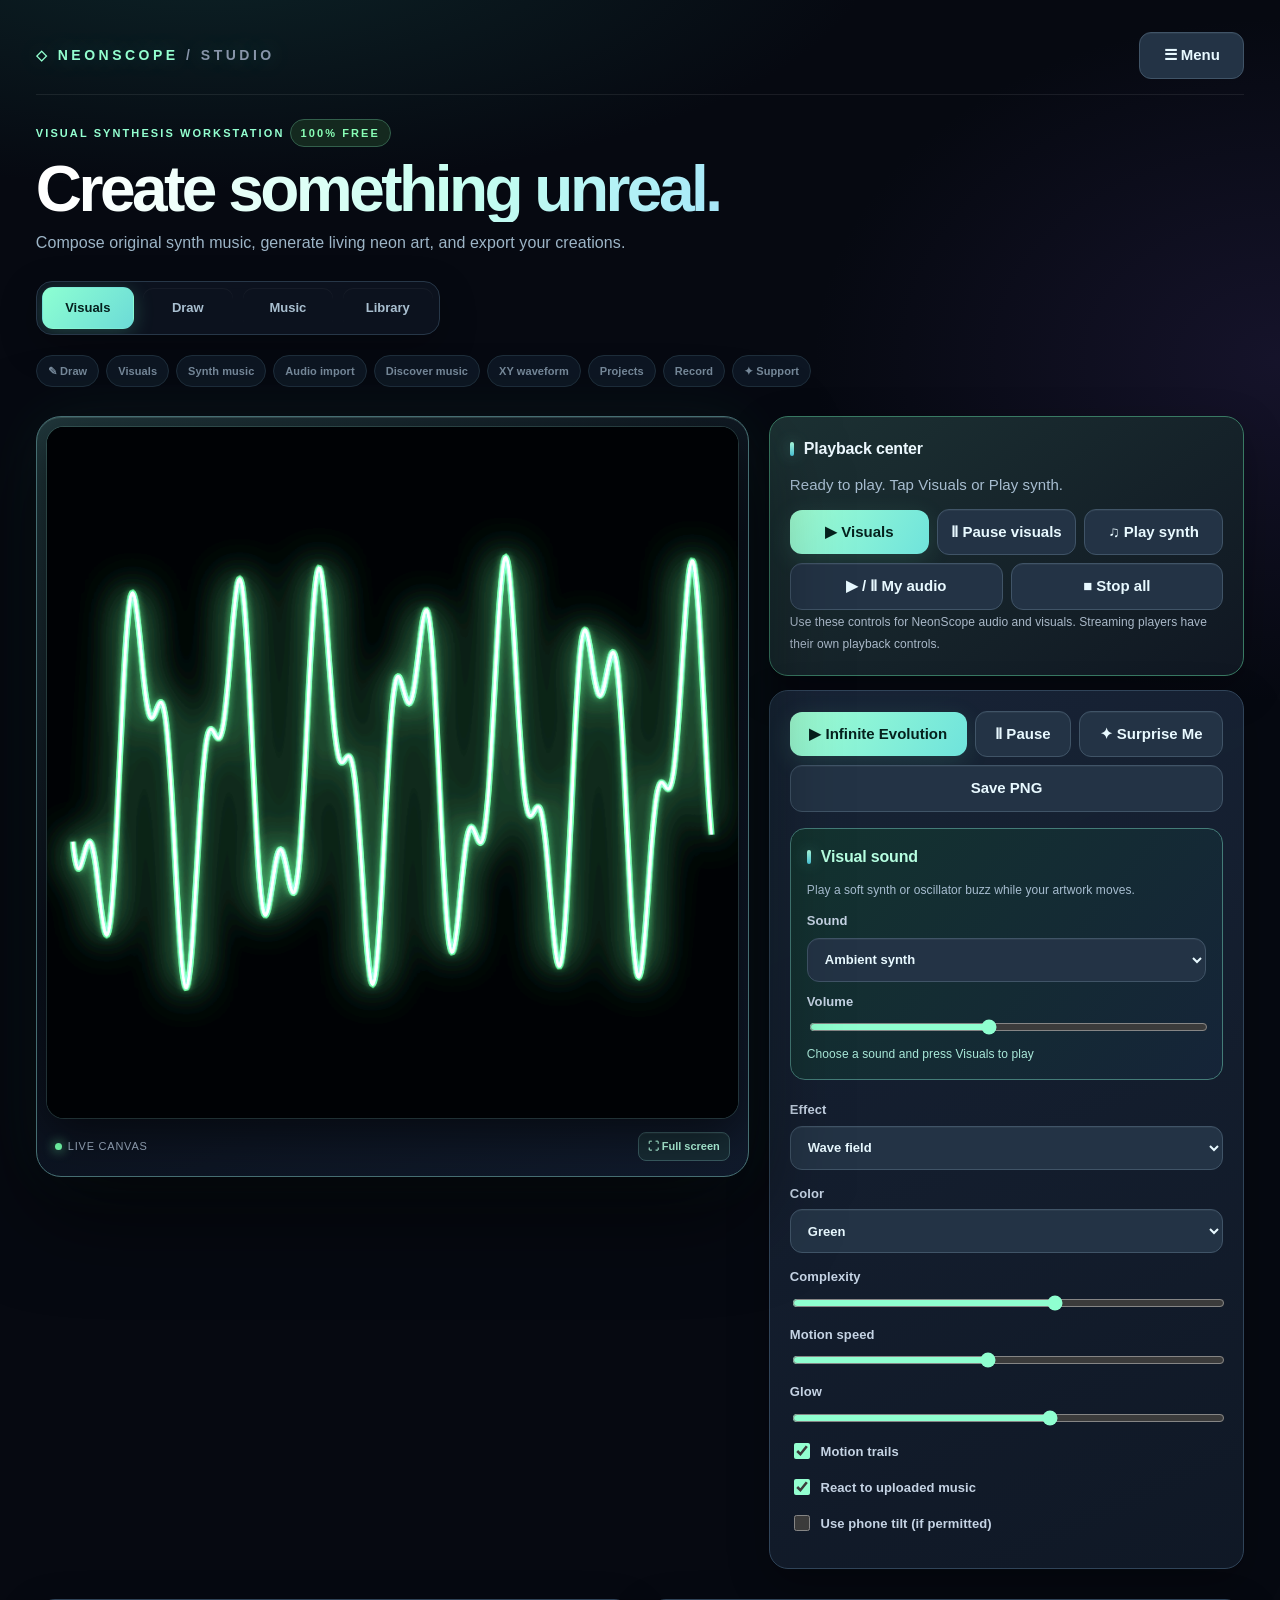
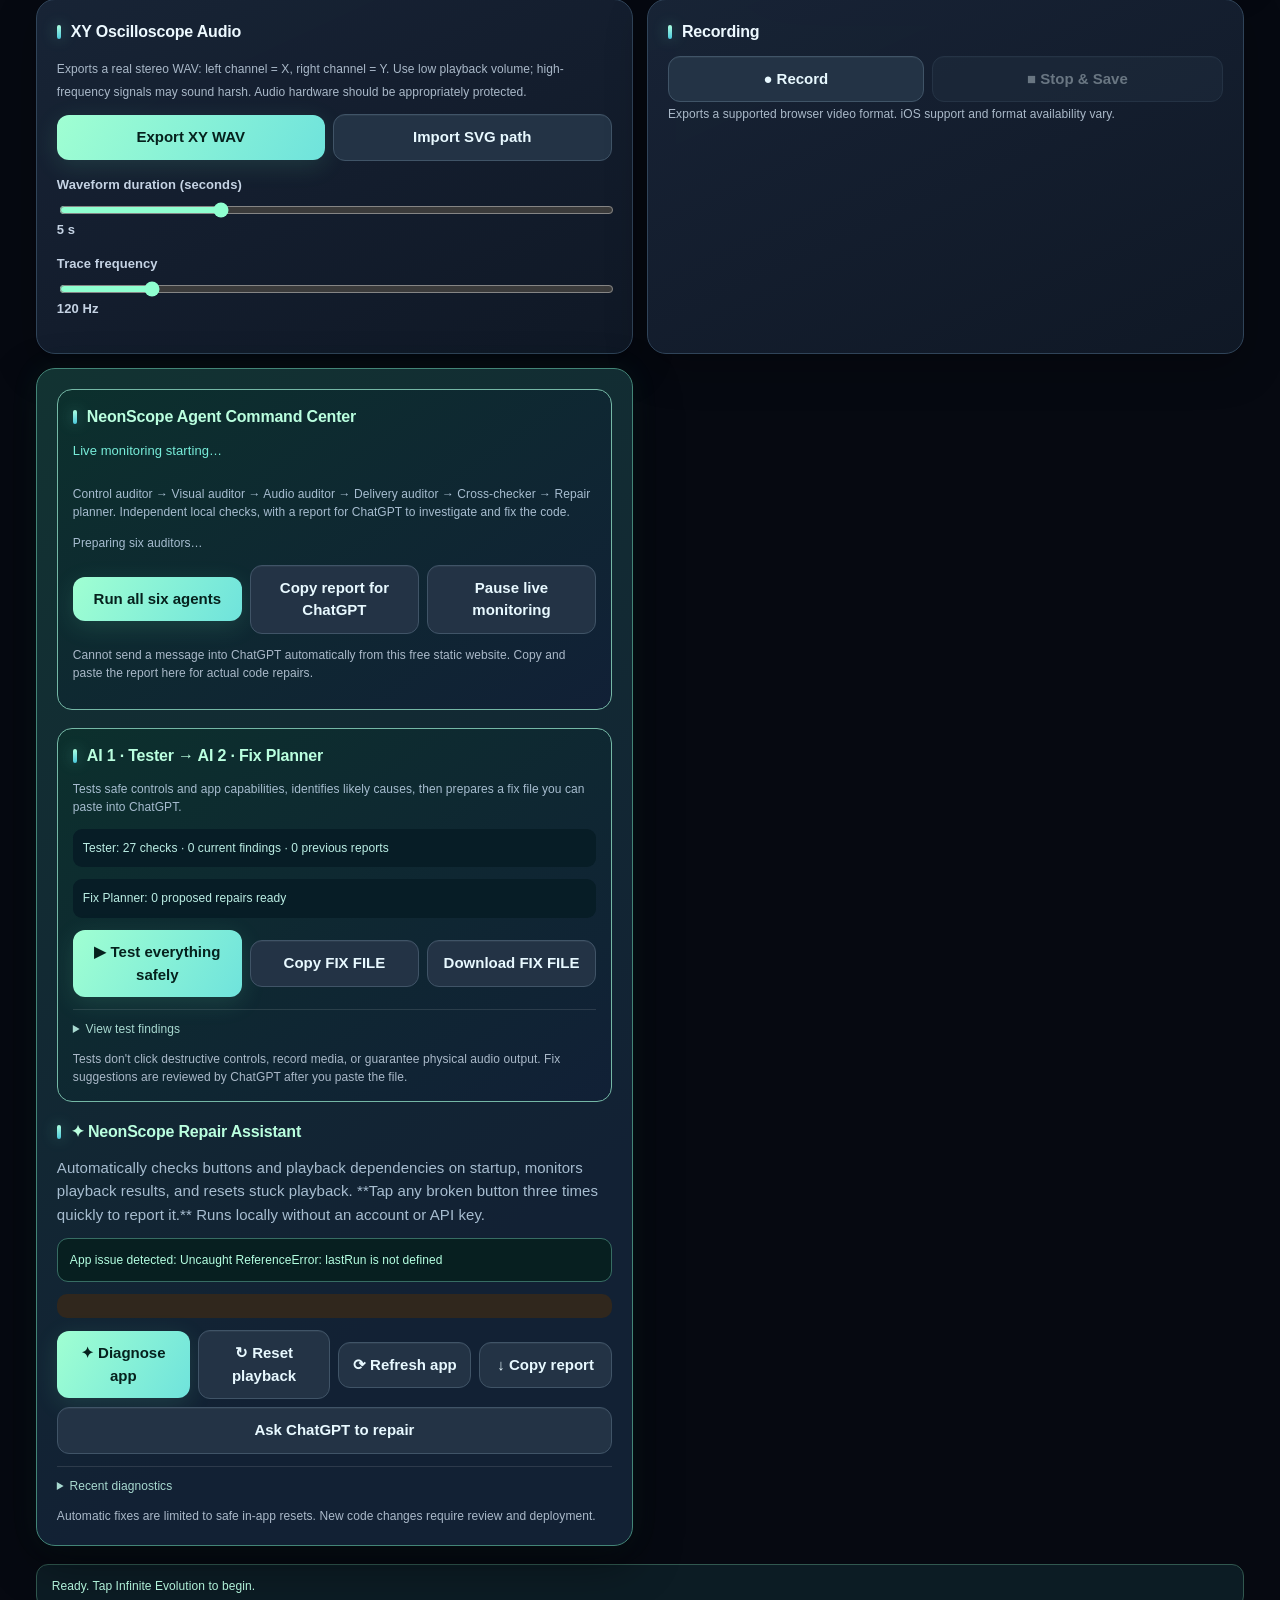
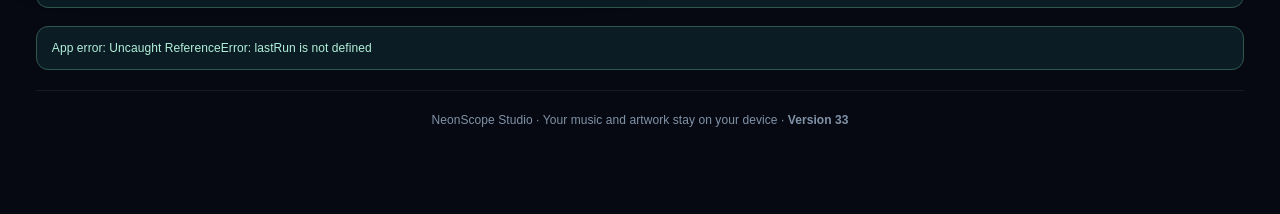
==== commit 32fbb301: "Restore NeonScope branding and simplify support entry points for V33" ====
--- a/index.html
+++ b/index.html
@@ -1,5 +1,5 @@
 <!doctype html><html lang="en"><head><meta charset="utf-8"><meta name="viewport" content="width=device-width,initial-scale=1,viewport-fit=cover"><meta name="theme-color" content="#070a10"><link rel="manifest" href="./manifest.webmanifest"><title>NeonScope Studio</title><style>
-*{box-sizing:border-box}body{margin:0;background:#070a10;color:#e8fff4;font:15px system-ui,sans-serif}main{max-width:960px;margin:auto;padding:16px}h1{font-size:27px;color:#72ff9c;margin:8px 0}a{color:#72ff9c}canvas{display:block;width:100%;aspect-ratio:1;background:#010306;border:1px solid #32443d;border-radius:16px;touch-action:none}section{background:#121c1b;border:1px solid #30423c;border-radius:14px;padding:14px;margin:12px 0}button,select,input[type=file]{font:inherit}button,select{border:1px solid #46645a;background:#23332f;color:white;padding:10px;border-radius:9px}button{cursor:pointer}button.primary{background:#70ff9b;color:#001d0c;font-weight:700}.flex{display:flex;gap:8px;flex-wrap:wrap;align-items:center}label{display:block;margin:12px 0}input[type=range]{width:100%;accent-color:#70ff9b}small,#status{color:#a9bdb6}input[type=text]{width:100%;padding:10px;border:1px solid #46645a;border-radius:8px;background:#101917;color:white}.meter{height:5px;background:#273e35;border-radius:8px;overflow:hidden}#bar{height:100%;width:0;background:#70ff9b}</style><link rel="stylesheet" href="./studio.css?build=32"><link rel="stylesheet" href="./studio-polish.css?build=32"></head><body><main><header class="brand"><div class="support-menu-wrap"><button id="supportMenuToggle" type="button" aria-expanded="false" aria-controls="supportMenu" aria-label="Open three-line menu">☰ Menu</button><nav id="supportMenu" hidden aria-label="Site menu"><button id="supportOpen" type="button">Support & Fix</button></nav></div></header><div id="studioHome"><header class="brand" hidden><div class="brand-mark">◇ NEONSCOPE <span style="color:#8794a9">/ STUDIO</span></div><span class="pill">All-in-one studio</span></header><div class="hero"><div class="eyebrow">Visual synthesis workstation <span class="pill">100% Free</span></div><h1>Create something unreal.</h1><p>Compose original synth music, generate living neon art, and export your creations.</p></div><nav class="tool-nav" aria-label="Studio tools"><button id="tabVisual" data-studio-tab="visual" type="button">Visuals</button><button id="tabDraw" data-studio-tab="draw" type="button">Draw</button><button id="tabMusic" data-studio-tab="music" type="button">Music</button><button id="tabLibrary" data-studio-tab="library" type="button">Library</button></nav><nav class="tool-nav quick-links" aria-label="Quick links"><a href="#draw-tools">✎ Draw</a><a href="#visual-controls">Visuals</a><a href="#synth-tools">Synth music</a><a href="#music-tools">Audio import</a><a href="#discover-tools">Discover music</a><a href="#xy-tools">XY waveform</a><a href="#project-tools">Projects</a><a href="#record-tools">Record</a><a href="#repair-tools">✦ Repair</a></nav><div class="workspace"><div class="visual-column"><div class="visual-frame" id="visualStage"><div class="canvas-stack"><canvas id="view" width="800" height="800" aria-label="Interactive neon artwork"></canvas><canvas id="drawLayer" width="800" height="800" aria-label="Draw on canvas using touch or mouse"></canvas></div><div class="visual-footer"><span><span class="live-dot"></span>Live canvas</span><button id="fullScreen" type="button">⛶ Full screen</button><button id="closeFullScreen" type="button">✕ Close</button></div></div></div><div class="controls"><section id="draw-tools"><strong>Finger Drawing</strong><p>Draw directly on the glowing canvas with your finger. Your drawing stays visible above the visual effects.</p><div class="flex"><button id="drawToggle" type="button" class="primary">✎ Draw with finger</button><button id="drawUndo" type="button">↶ Undo</button><button id="drawRedo" type="button">↷ Redo</button><button id="drawClear" type="button">✕ Clear</button><button id="drawSound" type="button">♫ Play melody + animate</button><button id="drawSave" type="button">↓ Save drawing PNG</button><button id="drawWav" type="button">↓ Melody WAV</button></div><div class="draw-motion-panel"><strong>Living drawing</strong><p>Turn your finger-drawn lines into continuously moving neon art.</p><label>Animation style <select id="drawMotion"><option value="pulse">Breathing pulse</option><option value="flow">Liquid flow</option><option value="orbit">Slow orbit</option><option value="kaleido">Kaleidoscope</option></select></label><label>Movement amount <input id="drawMotionStrength" type="range" min="5" max="100" value="45"><span id="drawMotionStrengthValue">45</span>%</label><label>Animation speed <input id="drawMotionSpeed" type="range" min="10" max="150" value="50"><span id="drawMotionSpeedValue">50</span>%</label><button id="drawMotionPlay" type="button" class="primary">▶ Animate drawing</button></div><label>Brush thickness <input id="brushSize" type="range" min="1" max="20" value="3"><span id="brushSizeValue">3</span> px</label><p id="drawStatus" role="status">Ready to draw</p></section><section class="transport"><strong>Playback center</strong><p id="transportStatus" role="status" aria-live="polite">Ready to play. Tap Visuals or Play synth.</p><div class="flex"><button id="transportVisual" class="primary" type="button">▶ Visuals</button><button id="transportPause" type="button">Ⅱ Pause visuals</button><button id="transportSynth" type="button">♫ Play synth</button><button id="transportAudio" type="button">▶ / Ⅱ My audio</button><button id="transportStop" type="button">■ Stop all</button></div><small>Use these controls for NeonScope audio and visuals. Streaming players have their own playback controls.</small></section><section id="visual-controls"><div class="flex"><button id="evolve" class="primary">▶ Infinite Evolution</button><button id="freeze">Ⅱ Pause</button><button id="random">✦ Surprise Me</button><button id="save">Save PNG</button></div><div class="visual-sound-controls"><strong>Visual sound</strong><p>Play a soft synth or oscillator buzz while your artwork moves.</p><label>Sound <select id="visualSoundMode"><option value="synth" selected>Ambient synth</option><option value="buzz">Soft oscillator buzz</option><option value="off">Silent visuals</option></select></label><label>Volume <input id="visualSoundVolume" type="range" min="0" max="100" value="45"></label><small id="visualSoundStatus" role="status">Choose a sound and press Visuals to play</small></div><label>Effect <select id="effect"><option value="flower">Evolving flowers</option><option value="attractor">Strange attractor</option><option value="spiral">Galactic spiral</option><option value="lissajous">XY Lissajous</option><option value="particles">Particle field</option><option value="wire">3D wireframe</option><option value="kaleido">Kaleidoscope</option><option value="wave" selected>Wave field</option></select></label><label>Color <select id="color"><option value="#70ff9b">Green</option><option value="#5bdcff">Cyan</option><option value="#b579ff">Violet</option><option value="#ff65b6">Pink</option><option value="#ffffff">White</option></select></label><label>Complexity <input id="complexity" type="range" min="10" max="100" value="65"></label><label>Motion speed <input id="speed" type="range" min="0" max="100" value="45"></label><label>Glow <input id="glow" type="range" min="0" max="100" value="60"></label><label><input type="checkbox" id="trails" checked> Motion trails</label><label><input type="checkbox" id="react" checked> React to uploaded music</label><label><input type="checkbox" id="tilt"> Use phone tilt (if permitted)</label></section><section id="synth-tools"><strong>Original Synth Song Studio</strong><p><small>NeonScope composes its own original instrumental loops on your device. No music uploads or paid AI required.</small></p><h2 id="synthName" style="font-size:20px;color:#70ff9b">New Song</h2><label>Song style <select id="synthMood"><option value="dream">Dreamwave</option><option value="arcade">Retro arcade</option><option value="space">Space ambient</option><option value="chill">Chill synth</option><option value="dark">Dark electronic</option></select></label><label>Tempo (BPM) <input id="synthTempo" type="range" min="60" max="180" value="90" oninput="document.getElementById('tempoValue').textContent=this.value"><span id="tempoValue">90</span></label><label>Volume <input id="synthVolume" type="range" min="0" max="60" value="25"></label><div class="flex"><button id="synthGenerate" class="primary">✦ Compose New Song</button><button id="synthPlay">▶ Play</button><button id="synthStop">■ Stop</button><button id="synthExport">↓ Export Song WAV</button></div><div class="meter"><div id="synthMeter" style="width:0;height:100%;background:#70ff9b"></div></div><p id="synthStatus" role="status">Ready</p></section></div></div><div class="bottom-tools"><section id="preset-tools"><strong>Preset gallery</strong><p>Try a look instantly, or save your own favorite visual settings on this device.</p><div class="flex" id="starterPresets"></div><label>Preset name<input id="presetName" type="text" maxlength="60" placeholder="My favorite glow"></label><div class="flex"><button id="presetSave" type="button" class="primary">Save preset</button><select id="presetList" aria-label="Saved presets"></select><button id="presetLoad" type="button">Load</button><button id="presetDelete" type="button">Delete</button></div></section><section id="discover-tools"><strong>Music discovery</strong><p><small>Find new sounds on your favorite services. Official embeds play independently of NeonScope's visual audio analyser.</small></p><div class="service-tabs" role="group" aria-label="Music service"><button type="button" data-service="apple">Apple Music</button><button type="button" data-service="spotify">Spotify</button><button type="button" data-service="youtube">YouTube</button></div><label>Find an artist, track, or playlist<input id="discoverQuery" type="text" placeholder="Search for synthwave, electronic, ambient…"></label><button id="discoverOpen" type="button" class="primary">Search YouTube</button><label>Paste a music or video link<input id="discoverLink" type="text" inputmode="url" placeholder="https://…"></label><div class="flex"><button id="discoverEmbed" type="button">▶ Load official player</button><button id="discoverClear" type="button">✕ Clear player</button></div><p id="discoverHint"><small>Paste a supported service link to try its official player.</small></p><div id="discoverPlayer"></div><p id="discoveryStatus" role="status"><small>Choose a service to get started.</small></p><p><small>Some tracks require a subscription or may not allow embedding. To make visuals react to audio, import a file you have permission to use or play a NeonScope synth song.</small></p></section><section id="sequencer-tools"><strong>Beat sequencer</strong><p>Build a 16-step original beat using kick, snare, hi-hat, and bass. Tap the squares to change the pattern.</p><label>Tempo <input id="beatTempo" type="range" min="60" max="180" value="110"><span id="beatBpm">110</span> BPM</label><div id="beatGrid" class="beat-grid" aria-label="Four-track sixteen-step beat grid"></div><div class="flex"><button id="beatPlay" type="button" class="primary">▶ Play beat</button><button id="beatRandom" type="button">✦ Randomize</button><button id="beatClear" type="button">Clear</button><button id="beatSave" type="button">↓ Save beat</button><button id="beatLoad" type="button">↑ Load beat</button><input id="beatFile" type="file" accept=".json,application/json" hidden></div><p id="beatStatus" role="status">Ready</p></section><section id="music-tools"><strong>Music import</strong><label>Upload local audio <input id="music" type="file" accept="audio/*"></label><audio id="player" controls style="width:100%"></audio><div class="meter"><div id="bar"></div></div></section><section id="xy-tools"><strong>XY Oscilloscope Audio</strong><p><small>Exports a real stereo WAV: left channel = X, right channel = Y. Use low playback volume; high-frequency signals may sound harsh. Audio hardware should be appropriately protected.</small></p><div class="flex"><button id="wav" class="primary">Export XY WAV</button><button id="svg">Import SVG path</button><input id="svgFile" type="file" accept=".svg,image/svg+xml" hidden></div><label>Waveform duration (seconds) <input id="duration" type="range" min="1" max="15" value="5"><span id="durValue">5 s</span></label><label>Trace frequency <input id="trace" type="range" min="30" max="600" value="120"><span id="traceValue">120 Hz</span></label></section><section id="project-tools"><strong>Projects</strong><label>Project name <input id="name" type="text" value="My NeonScope Art" maxlength="80"></label><div class="flex"><button id="store">Save on this device</button><button id="restore">Load saved project</button><button id="export">Export project JSON</button><button id="import">Import project JSON</button><input id="jsonFile" type="file" accept=".json,application/json" hidden></div></section><section id="record-tools"><strong>Recording</strong><div class="flex"><button id="record">● Record</button><button id="stopRecord" disabled>■ Stop & Save</button></div><small>Exports a supported browser video format. iOS support and format availability vary.</small></section><div id="repairOriginalPosition"><section id="repair-tools" aria-label="NeonScope Repair Assistant"><div class="agent-workflow" id="repairCouncil"><strong>NeonScope Agent Command Center</strong><p id="councilHeartbeat" role="status">Live monitoring starting…</p><div id="councilDashboard" class="council-dashboard" aria-label="Agent live status"></div><p>Control auditor → Visual auditor → Audio auditor → Delivery auditor → Cross-checker → Repair planner. Independent local checks, with a report for ChatGPT to investigate and fix the code.</p><p id="councilStatus" role="status">Preparing six auditors…</p><div class="flex"><button id="councilRun" type="button" class="primary">Run all six agents</button><button id="councilCopy" type="button">Copy report for ChatGPT</button><button id="councilToggle" type="button">Pause live monitoring</button></div><small id="councilDetails"></small><p><small>Cannot send a message into ChatGPT automatically from this free static website. Copy and paste the report here for actual code repairs.</small></p></div><div id="agent-workflow" class="agent-workflow"><strong>AI 1 · Tester → AI 2 · Fix Planner</strong><p>Tests safe controls and app capabilities, identifies likely causes, then prepares a fix file you can paste into ChatGPT.</p><p id="agentOneStatus" role="status">Tester waiting…</p><p id="agentTwoStatus" role="status">Fix Planner waiting…</p><div class="flex"><button id="agentRun" type="button" class="primary">▶ Test everything safely</button><button id="agentCopy" type="button">Copy FIX FILE</button><button id="agentDownload" type="button">Download FIX FILE</button></div><p id="agentCopyStatus" role="status"></p><details><summary>View test findings</summary><div id="agentFindings"></div></details><small>Tests don't click destructive controls, record media, or guarantee physical audio output. Fix suggestions are reviewed by ChatGPT after you paste the file.</small></div><strong><span aria-hidden="true">✦</span> NeonScope Repair Assistant</strong><p>Automatically checks buttons and playback dependencies on startup, monitors playback results, and resets stuck playback. **Tap any broken button three times quickly to report it.** Runs locally without an account or API key.</p><p id="repairStatus" role="status" aria-live="polite">Starting diagnostics…</p><p id="repairDetails" hidden></p><div id="repairReportForm" hidden><p><strong>Report broken control</strong></p><p id="repairTarget"></p><label for="repairDescription">What happened when you tapped it?</label><textarea id="repairDescription" rows="3" maxlength="500" placeholder="Example: I pressed Play but there was no sound."></textarea><div class="flex"><button id="repairSubmit" type="button" class="primary">Save broken button report</button><button id="repairCancel" type="button">Cancel</button></div></div><div class="flex"><button id="repairScan" type="button" class="primary">✦ Diagnose app</button><button id="repairStop" type="button">↻ Reset playback</button><button id="repairRefresh" type="button">⟳ Refresh app</button><button id="repairCopy" type="button">↓ Copy report</button><button id="repairHelp" type="button">Ask ChatGPT to repair</button></div><details><summary>Recent diagnostics</summary><div id="repairLog"></div></details><small>Automatic fixes are limited to safe in-app resets. New code changes require review and deployment.</small></section></div></div><p id="status" role="status">Ready. Tap Infinite Evolution to begin.</p><p id="studioNotice" role="status" class="studio-notice">Choose a workspace above.</p><div class="footer-note">NeonScope Studio · Your music and artwork stay on your device · <strong>Version 32</strong></div></div><section id="supportPage" hidden aria-label="Support and repairs"><div class="support-page-head"><button id="supportBack" type="button">← Back to Studio</button><h1>Support & Fix</h1><p>Fix playback, run the named agent diagnostics, and send a detailed report to ChatGPT.</p></div><div class="support-actions"><button id="supportQuickFix" type="button" class="primary">↻ Reset playback</button><button id="supportRun" type="button">Run six-agent check</button><button id="supportCopy" type="button">Copy repair report</button></div><p id="supportFixStatus" role="status">Choose an action to get started.</p></section></main><script>
+*{box-sizing:border-box}body{margin:0;background:#070a10;color:#e8fff4;font:15px system-ui,sans-serif}main{max-width:960px;margin:auto;padding:16px}h1{font-size:27px;color:#72ff9c;margin:8px 0}a{color:#72ff9c}canvas{display:block;width:100%;aspect-ratio:1;background:#010306;border:1px solid #32443d;border-radius:16px;touch-action:none}section{background:#121c1b;border:1px solid #30423c;border-radius:14px;padding:14px;margin:12px 0}button,select,input[type=file]{font:inherit}button,select{border:1px solid #46645a;background:#23332f;color:white;padding:10px;border-radius:9px}button{cursor:pointer}button.primary{background:#70ff9b;color:#001d0c;font-weight:700}.flex{display:flex;gap:8px;flex-wrap:wrap;align-items:center}label{display:block;margin:12px 0}input[type=range]{width:100%;accent-color:#70ff9b}small,#status{color:#a9bdb6}input[type=text]{width:100%;padding:10px;border:1px solid #46645a;border-radius:8px;background:#101917;color:white}.meter{height:5px;background:#273e35;border-radius:8px;overflow:hidden}#bar{height:100%;width:0;background:#70ff9b}</style><link rel="stylesheet" href="./studio.css?build=33"><link rel="stylesheet" href="./studio-polish.css?build=33"></head><body><main><header class="brand"><div class="brand-mark">◇ NEONSCOPE <span style="color:#8794a9">/ STUDIO</span></div><div class="support-menu-wrap"><button id="supportMenuToggle" type="button" aria-expanded="false" aria-controls="supportMenu" aria-label="Open three-line menu">☰ Menu</button><nav id="supportMenu" hidden aria-label="Site menu"><button id="supportOpen" type="button">Support & Fix</button></nav></div></header><div id="studioHome"><div class="hero"><div class="eyebrow">Visual synthesis workstation <span class="pill">100% Free</span></div><h1>Create something unreal.</h1><p>Compose original synth music, generate living neon art, and export your creations.</p></div><nav class="tool-nav" aria-label="Studio tools"><button id="tabVisual" data-studio-tab="visual" type="button">Visuals</button><button id="tabDraw" data-studio-tab="draw" type="button">Draw</button><button id="tabMusic" data-studio-tab="music" type="button">Music</button><button id="tabLibrary" data-studio-tab="library" type="button">Library</button></nav><nav class="tool-nav quick-links" aria-label="Quick links"><a href="#draw-tools">✎ Draw</a><a href="#visual-controls">Visuals</a><a href="#synth-tools">Synth music</a><a href="#music-tools">Audio import</a><a href="#discover-tools">Discover music</a><a href="#xy-tools">XY waveform</a><a href="#project-tools">Projects</a><a href="#record-tools">Record</a><a href="#support" id="supportShortcut">✦ Support</a></nav><div class="workspace"><div class="visual-column"><div class="visual-frame" id="visualStage"><div class="canvas-stack"><canvas id="view" width="800" height="800" aria-label="Interactive neon artwork"></canvas><canvas id="drawLayer" width="800" height="800" aria-label="Draw on canvas using touch or mouse"></canvas></div><div class="visual-footer"><span><span class="live-dot"></span>Live canvas</span><button id="fullScreen" type="button">⛶ Full screen</button><button id="closeFullScreen" type="button">✕ Close</button></div></div></div><div class="controls"><section id="draw-tools"><strong>Finger Drawing</strong><p>Draw directly on the glowing canvas with your finger. Your drawing stays visible above the visual effects.</p><div class="flex"><button id="drawToggle" type="button" class="primary">✎ Draw with finger</button><button id="drawUndo" type="button">↶ Undo</button><button id="drawRedo" type="button">↷ Redo</button><button id="drawClear" type="button">✕ Clear</button><button id="drawSound" type="button">♫ Play melody + animate</button><button id="drawSave" type="button">↓ Save drawing PNG</button><button id="drawWav" type="button">↓ Melody WAV</button></div><div class="draw-motion-panel"><strong>Living drawing</strong><p>Turn your finger-drawn lines into continuously moving neon art.</p><label>Animation style <select id="drawMotion"><option value="pulse">Breathing pulse</option><option value="flow">Liquid flow</option><option value="orbit">Slow orbit</option><option value="kaleido">Kaleidoscope</option></select></label><label>Movement amount <input id="drawMotionStrength" type="range" min="5" max="100" value="45"><span id="drawMotionStrengthValue">45</span>%</label><label>Animation speed <input id="drawMotionSpeed" type="range" min="10" max="150" value="50"><span id="drawMotionSpeedValue">50</span>%</label><button id="drawMotionPlay" type="button" class="primary">▶ Animate drawing</button></div><label>Brush thickness <input id="brushSize" type="range" min="1" max="20" value="3"><span id="brushSizeValue">3</span> px</label><p id="drawStatus" role="status">Ready to draw</p></section><section class="transport"><strong>Playback center</strong><p id="transportStatus" role="status" aria-live="polite">Ready to play. Tap Visuals or Play synth.</p><div class="flex"><button id="transportVisual" class="primary" type="button">▶ Visuals</button><button id="transportPause" type="button">Ⅱ Pause visuals</button><button id="transportSynth" type="button">♫ Play synth</button><button id="transportAudio" type="button">▶ / Ⅱ My audio</button><button id="transportStop" type="button">■ Stop all</button></div><small>Use these controls for NeonScope audio and visuals. Streaming players have their own playback controls.</small></section><section id="visual-controls"><div class="flex"><button id="evolve" class="primary">▶ Infinite Evolution</button><button id="freeze">Ⅱ Pause</button><button id="random">✦ Surprise Me</button><button id="save">Save PNG</button></div><div class="visual-sound-controls"><strong>Visual sound</strong><p>Play a soft synth or oscillator buzz while your artwork moves.</p><label>Sound <select id="visualSoundMode"><option value="synth" selected>Ambient synth</option><option value="buzz">Soft oscillator buzz</option><option value="off">Silent visuals</option></select></label><label>Volume <input id="visualSoundVolume" type="range" min="0" max="100" value="45"></label><small id="visualSoundStatus" role="status">Choose a sound and press Visuals to play</small></div><label>Effect <select id="effect"><option value="flower">Evolving flowers</option><option value="attractor">Strange attractor</option><option value="spiral">Galactic spiral</option><option value="lissajous">XY Lissajous</option><option value="particles">Particle field</option><option value="wire">3D wireframe</option><option value="kaleido">Kaleidoscope</option><option value="wave" selected>Wave field</option></select></label><label>Color <select id="color"><option value="#70ff9b">Green</option><option value="#5bdcff">Cyan</option><option value="#b579ff">Violet</option><option value="#ff65b6">Pink</option><option value="#ffffff">White</option></select></label><label>Complexity <input id="complexity" type="range" min="10" max="100" value="65"></label><label>Motion speed <input id="speed" type="range" min="0" max="100" value="45"></label><label>Glow <input id="glow" type="range" min="0" max="100" value="60"></label><label><input type="checkbox" id="trails" checked> Motion trails</label><label><input type="checkbox" id="react" checked> React to uploaded music</label><label><input type="checkbox" id="tilt"> Use phone tilt (if permitted)</label></section><section id="synth-tools"><strong>Original Synth Song Studio</strong><p><small>NeonScope composes its own original instrumental loops on your device. No music uploads or paid AI required.</small></p><h2 id="synthName" style="font-size:20px;color:#70ff9b">New Song</h2><label>Song style <select id="synthMood"><option value="dream">Dreamwave</option><option value="arcade">Retro arcade</option><option value="space">Space ambient</option><option value="chill">Chill synth</option><option value="dark">Dark electronic</option></select></label><label>Tempo (BPM) <input id="synthTempo" type="range" min="60" max="180" value="90" oninput="document.getElementById('tempoValue').textContent=this.value"><span id="tempoValue">90</span></label><label>Volume <input id="synthVolume" type="range" min="0" max="60" value="25"></label><div class="flex"><button id="synthGenerate" class="primary">✦ Compose New Song</button><button id="synthPlay">▶ Play</button><button id="synthStop">■ Stop</button><button id="synthExport">↓ Export Song WAV</button></div><div class="meter"><div id="synthMeter" style="width:0;height:100%;background:#70ff9b"></div></div><p id="synthStatus" role="status">Ready</p></section></div></div><div class="bottom-tools"><section id="preset-tools"><strong>Preset gallery</strong><p>Try a look instantly, or save your own favorite visual settings on this device.</p><div class="flex" id="starterPresets"></div><label>Preset name<input id="presetName" type="text" maxlength="60" placeholder="My favorite glow"></label><div class="flex"><button id="presetSave" type="button" class="primary">Save preset</button><select id="presetList" aria-label="Saved presets"></select><button id="presetLoad" type="button">Load</button><button id="presetDelete" type="button">Delete</button></div></section><section id="discover-tools"><strong>Music discovery</strong><p><small>Find new sounds on your favorite services. Official embeds play independently of NeonScope's visual audio analyser.</small></p><div class="service-tabs" role="group" aria-label="Music service"><button type="button" data-service="apple">Apple Music</button><button type="button" data-service="spotify">Spotify</button><button type="button" data-service="youtube">YouTube</button></div><label>Find an artist, track, or playlist<input id="discoverQuery" type="text" placeholder="Search for synthwave, electronic, ambient…"></label><button id="discoverOpen" type="button" class="primary">Search YouTube</button><label>Paste a music or video link<input id="discoverLink" type="text" inputmode="url" placeholder="https://…"></label><div class="flex"><button id="discoverEmbed" type="button">▶ Load official player</button><button id="discoverClear" type="button">✕ Clear player</button></div><p id="discoverHint"><small>Paste a supported service link to try its official player.</small></p><div id="discoverPlayer"></div><p id="discoveryStatus" role="status"><small>Choose a service to get started.</small></p><p><small>Some tracks require a subscription or may not allow embedding. To make visuals react to audio, import a file you have permission to use or play a NeonScope synth song.</small></p></section><section id="sequencer-tools"><strong>Beat sequencer</strong><p>Build a 16-step original beat using kick, snare, hi-hat, and bass. Tap the squares to change the pattern.</p><label>Tempo <input id="beatTempo" type="range" min="60" max="180" value="110"><span id="beatBpm">110</span> BPM</label><div id="beatGrid" class="beat-grid" aria-label="Four-track sixteen-step beat grid"></div><div class="flex"><button id="beatPlay" type="button" class="primary">▶ Play beat</button><button id="beatRandom" type="button">✦ Randomize</button><button id="beatClear" type="button">Clear</button><button id="beatSave" type="button">↓ Save beat</button><button id="beatLoad" type="button">↑ Load beat</button><input id="beatFile" type="file" accept=".json,application/json" hidden></div><p id="beatStatus" role="status">Ready</p></section><section id="music-tools"><strong>Music import</strong><label>Upload local audio <input id="music" type="file" accept="audio/*"></label><audio id="player" controls style="width:100%"></audio><div class="meter"><div id="bar"></div></div></section><section id="xy-tools"><strong>XY Oscilloscope Audio</strong><p><small>Exports a real stereo WAV: left channel = X, right channel = Y. Use low playback volume; high-frequency signals may sound harsh. Audio hardware should be appropriately protected.</small></p><div class="flex"><button id="wav" class="primary">Export XY WAV</button><button id="svg">Import SVG path</button><input id="svgFile" type="file" accept=".svg,image/svg+xml" hidden></div><label>Waveform duration (seconds) <input id="duration" type="range" min="1" max="15" value="5"><span id="durValue">5 s</span></label><label>Trace frequency <input id="trace" type="range" min="30" max="600" value="120"><span id="traceValue">120 Hz</span></label></section><section id="project-tools"><strong>Projects</strong><label>Project name <input id="name" type="text" value="My NeonScope Art" maxlength="80"></label><div class="flex"><button id="store">Save on this device</button><button id="restore">Load saved project</button><button id="export">Export project JSON</button><button id="import">Import project JSON</button><input id="jsonFile" type="file" accept=".json,application/json" hidden></div></section><section id="record-tools"><strong>Recording</strong><div class="flex"><button id="record">● Record</button><button id="stopRecord" disabled>■ Stop & Save</button></div><small>Exports a supported browser video format. iOS support and format availability vary.</small></section><div id="repairOriginalPosition"><section id="repair-tools" aria-label="NeonScope Repair Assistant"><div class="agent-workflow" id="repairCouncil"><strong>NeonScope Agent Command Center</strong><p id="councilHeartbeat" role="status">Live monitoring starting…</p><div id="councilDashboard" class="council-dashboard" aria-label="Agent live status"></div><p>Control auditor → Visual auditor → Audio auditor → Delivery auditor → Cross-checker → Repair planner. Independent local checks, with a report for ChatGPT to investigate and fix the code.</p><p id="councilStatus" role="status">Preparing six auditors…</p><div class="flex"><button id="councilRun" type="button" class="primary">Run all six agents</button><button id="councilCopy" type="button">Copy report for ChatGPT</button><button id="councilToggle" type="button">Pause live monitoring</button></div><small id="councilDetails"></small><p><small>Cannot send a message into ChatGPT automatically from this free static website. Copy and paste the report here for actual code repairs.</small></p></div><div id="agent-workflow" class="agent-workflow"><strong>AI 1 · Tester → AI 2 · Fix Planner</strong><p>Tests safe controls and app capabilities, identifies likely causes, then prepares a fix file you can paste into ChatGPT.</p><p id="agentOneStatus" role="status">Tester waiting…</p><p id="agentTwoStatus" role="status">Fix Planner waiting…</p><div class="flex"><button id="agentRun" type="button" class="primary">▶ Test everything safely</button><button id="agentCopy" type="button">Copy FIX FILE</button><button id="agentDownload" type="button">Download FIX FILE</button></div><p id="agentCopyStatus" role="status"></p><details><summary>View test findings</summary><div id="agentFindings"></div></details><small>Tests don't click destructive controls, record media, or guarantee physical audio output. Fix suggestions are reviewed by ChatGPT after you paste the file.</small></div><strong><span aria-hidden="true">✦</span> NeonScope Repair Assistant</strong><p>Automatically checks buttons and playback dependencies on startup, monitors playback results, and resets stuck playback. **Tap any broken button three times quickly to report it.** Runs locally without an account or API key.</p><p id="repairStatus" role="status" aria-live="polite">Starting diagnostics…</p><p id="repairDetails" hidden></p><div id="repairReportForm" hidden><p><strong>Report broken control</strong></p><p id="repairTarget"></p><label for="repairDescription">What happened when you tapped it?</label><textarea id="repairDescription" rows="3" maxlength="500" placeholder="Example: I pressed Play but there was no sound."></textarea><div class="flex"><button id="repairSubmit" type="button" class="primary">Save broken button report</button><button id="repairCancel" type="button">Cancel</button></div></div><div class="flex"><button id="repairScan" type="button" class="primary">✦ Diagnose app</button><button id="repairStop" type="button">↻ Reset playback</button><button id="repairRefresh" type="button">⟳ Refresh app</button><button id="repairCopy" type="button">↓ Copy report</button><button id="repairHelp" type="button">Ask ChatGPT to repair</button></div><details><summary>Recent diagnostics</summary><div id="repairLog"></div></details><small>Automatic fixes are limited to safe in-app resets. New code changes require review and deployment.</small></section></div></div><p id="status" role="status">Ready. Tap Infinite Evolution to begin.</p><p id="studioNotice" role="status" class="studio-notice">Choose a workspace above.</p><div class="footer-note">NeonScope Studio · Your music and artwork stay on your device · <strong>Version 33</strong></div></div><section id="supportPage" hidden aria-label="Support and repairs"><div class="support-page-head"><button id="supportBack" type="button">← Back to Studio</button><h1>Support & Fix</h1><p>Fix playback, run the named agent diagnostics, and send a detailed report to ChatGPT.</p></div><div class="support-actions"><button id="supportQuickFix" type="button" class="primary">↻ Reset playback</button><button id="supportRun" type="button">Run six-agent check</button><button id="supportCopy" type="button">Copy repair report</button></div><p id="supportFixStatus" role="status">Choose an action to get started.</p></section></main><script>
 (()=>{'use strict';const $=id=>document.getElementById(id),c=$('view'),g=c.getContext('2d');let running=false,phase=0,last=performance.now(),points=[],audioCtx,analyser,source,frequency,energy=0,synthEnergy=0,seed=Math.random()*100,cycle=0,recorder,recordStream,chunks=[],audioURL,importedPoints=null;
 const opts=['flower','attractor','spiral','lissajous','particles','wire','kaleido','wave'];const setStatus=s=>$('status').textContent=s;const rand=()=>Math.random();const clamp=(x,a,b)=>Math.max(a,Math.min(b,x));
 function generate(t){if(importedPoints)return importedPoints;const type=$('effect').value,N=400+Math.floor(+$('complexity').value*9),arr=[],rot=t*.14,variation=Math.sin(t*.23+seed)*.7;for(let i=0;i<N;i++){const q=i/N,u=q*Math.PI*2;let x=0,y=0;
@@ -28,4 +28,4 @@
 $('record').onclick=()=>{if(recorder?.state==='recording'){setStatus('Already recording');return}if(!c.captureStream||!window.MediaRecorder){setStatus('Recording unavailable in this browser');return}try{recordStream=c.captureStream(30);const mime=['video/mp4','video/webm;codecs=vp8','video/webm'].find(t=>typeof MediaRecorder.isTypeSupported==='function'&&MediaRecorder.isTypeSupported(t));recorder=new MediaRecorder(recordStream,mime?{mimeType:mime}:undefined);chunks=[];recorder.ondataavailable=e=>{if(e.data.size)chunks.push(e.data)};recorder.onstop=()=>{const type=recorder.mimeType||'video/webm',ext=type.includes('mp4')?'mp4':'webm';if(chunks.length)download(new Blob(chunks,{type}),'neonscope-studio.'+ext);recordStream.getTracks().forEach(t=>t.stop());$('record').disabled=false;$('stopRecord').disabled=true;setStatus(chunks.length?'Recording saved':'No recording data produced by this browser')};recorder.onerror=()=>{recordStream?.getTracks().forEach(t=>t.stop());$('record').disabled=false;$('stopRecord').disabled=true;setStatus('Recording failed in this browser')};recorder.start(500);$('record').disabled=true;$('stopRecord').disabled=false;running=true;setStatus('Recording…')}catch(err){recordStream?.getTracks().forEach(t=>t.stop());$('record').disabled=false;$('stopRecord').disabled=true;setStatus('Recording error: '+err.message)}};$('stopRecord').onclick=()=>{if(recorder?.state==='recording')recorder.stop()};
 $('tilt').onchange=async e=>{if(!e.target.checked)return;try{if(typeof DeviceOrientationEvent!=='undefined'&&typeof DeviceOrientationEvent.requestPermission==='function'){const permission=await DeviceOrientationEvent.requestPermission();if(permission!=='granted')throw Error('Permission denied')}window.addEventListener('deviceorientation',event=>{if($('tilt').checked&&event.gamma!=null)seed+=event.gamma*.0004});setStatus('Tilt control enabled')}catch(err){e.target.checked=false;setStatus('Tilt unavailable: '+err.message)}};
 })();
-</script><script src="./draw.js?build=32"></script><script src="./draw-motion.js?build=32"></script><script src="./synth.js?build=32"></script><script src="./discovery.js?build=32"></script><script src="./sequencer.js?build=32"></script><script src="./workspace.js?build=32"></script><script src="./repair-assistant.js?build=32"></script><script src="./visual-sound.js?build=32"></script><script src="./repair-agents.js?build=32"></script><script src="./repair-council.js?build=32"></script><script src="./support.js?build=32"></script><script>if('serviceWorker' in navigator)window.addEventListener('load',()=>navigator.serviceWorker.register('./sw.js?build=32').catch(()=>{}));</script></body></html>+</script><script src="./draw.js?build=33"></script><script src="./draw-motion.js?build=33"></script><script src="./synth.js?build=33"></script><script src="./discovery.js?build=33"></script><script src="./sequencer.js?build=33"></script><script src="./workspace.js?build=33"></script><script src="./repair-assistant.js?build=33"></script><script src="./visual-sound.js?build=33"></script><script src="./repair-agents.js?build=33"></script><script src="./repair-council.js?build=33"></script><script src="./support.js?build=33"></script><script>if('serviceWorker' in navigator)window.addEventListener('load',()=>navigator.serviceWorker.register('./sw.js?build=33').catch(()=>{}));</script></body></html>
--- a/studio-polish.css
+++ b/studio-polish.css
@@ -55,3 +55,6 @@
 .agent-workflow{padding:15px;margin:0 0 18px;border:1px solid #75b8a6;border-radius:15px;background:linear-gradient(145deg,#0c302d,#112036)}.agent-workflow>strong{color:#a8ffdf}.agent-workflow>p{font-size:12px;line-height:1.5}.agent-workflow #agentOneStatus,.agent-workflow #agentTwoStatus{background:#071d26;border-radius:9px;padding:10px;color:#bcefe5}.agent-workflow .flex button{flex:1 1 150px}.agent-workflow #agentCopyStatus{color:#c1ffdb}.agent-workflow details{margin-top:12px;border-top:1px solid #ffffff22;padding-top:12px}.agent-workflow summary{cursor:pointer}.agent-workflow #agentFindings{max-height:240px;overflow:auto}.agent-workflow #agentFindings p{border-bottom:1px solid #ffffff15;padding:8px 0;font-size:12px;overflow-wrap:anywhere}
 
 .council-dashboard{display:grid;grid-template-columns:repeat(auto-fit,minmax(190px,1fr));gap:10px;margin:12px 0}.council-agent{padding:12px;border:1px solid rgba(100,240,255,.22);border-radius:12px;background:rgba(5,18,30,.55);display:flex;flex-direction:column;gap:6px}.council-agent strong{font-size:14px}.council-agent small{line-height:1.45;opacity:.8}#councilHeartbeat{font-size:13px;color:#78edda}
+
+/* Support menu and dedicated support view */
+[hidden]{display:none!important}.support-menu-wrap{position:relative;display:flex;justify-content:flex-end}#supportMenuToggle{font-weight:700;min-width:105px}#supportMenu{position:absolute;right:0;top:calc(100% + 8px);z-index:80;min-width:180px;padding:8px;border:1px solid #446d77;border-radius:13px;background:#122235;box-shadow:0 12px 32px #000a}#supportMenu button{width:100%;text-align:left}#supportPage{max-width:960px;margin:24px auto;padding:18px}.support-page-head h1{font-size:clamp(32px,5vw,52px)}.support-actions{display:flex;flex-wrap:wrap;gap:10px;margin:20px 0}.support-actions button{min-height:48px}#supportFixStatus{padding:12px;border:1px solid #385b64;border-radius:12px}body.support-active #supportPage{display:block}
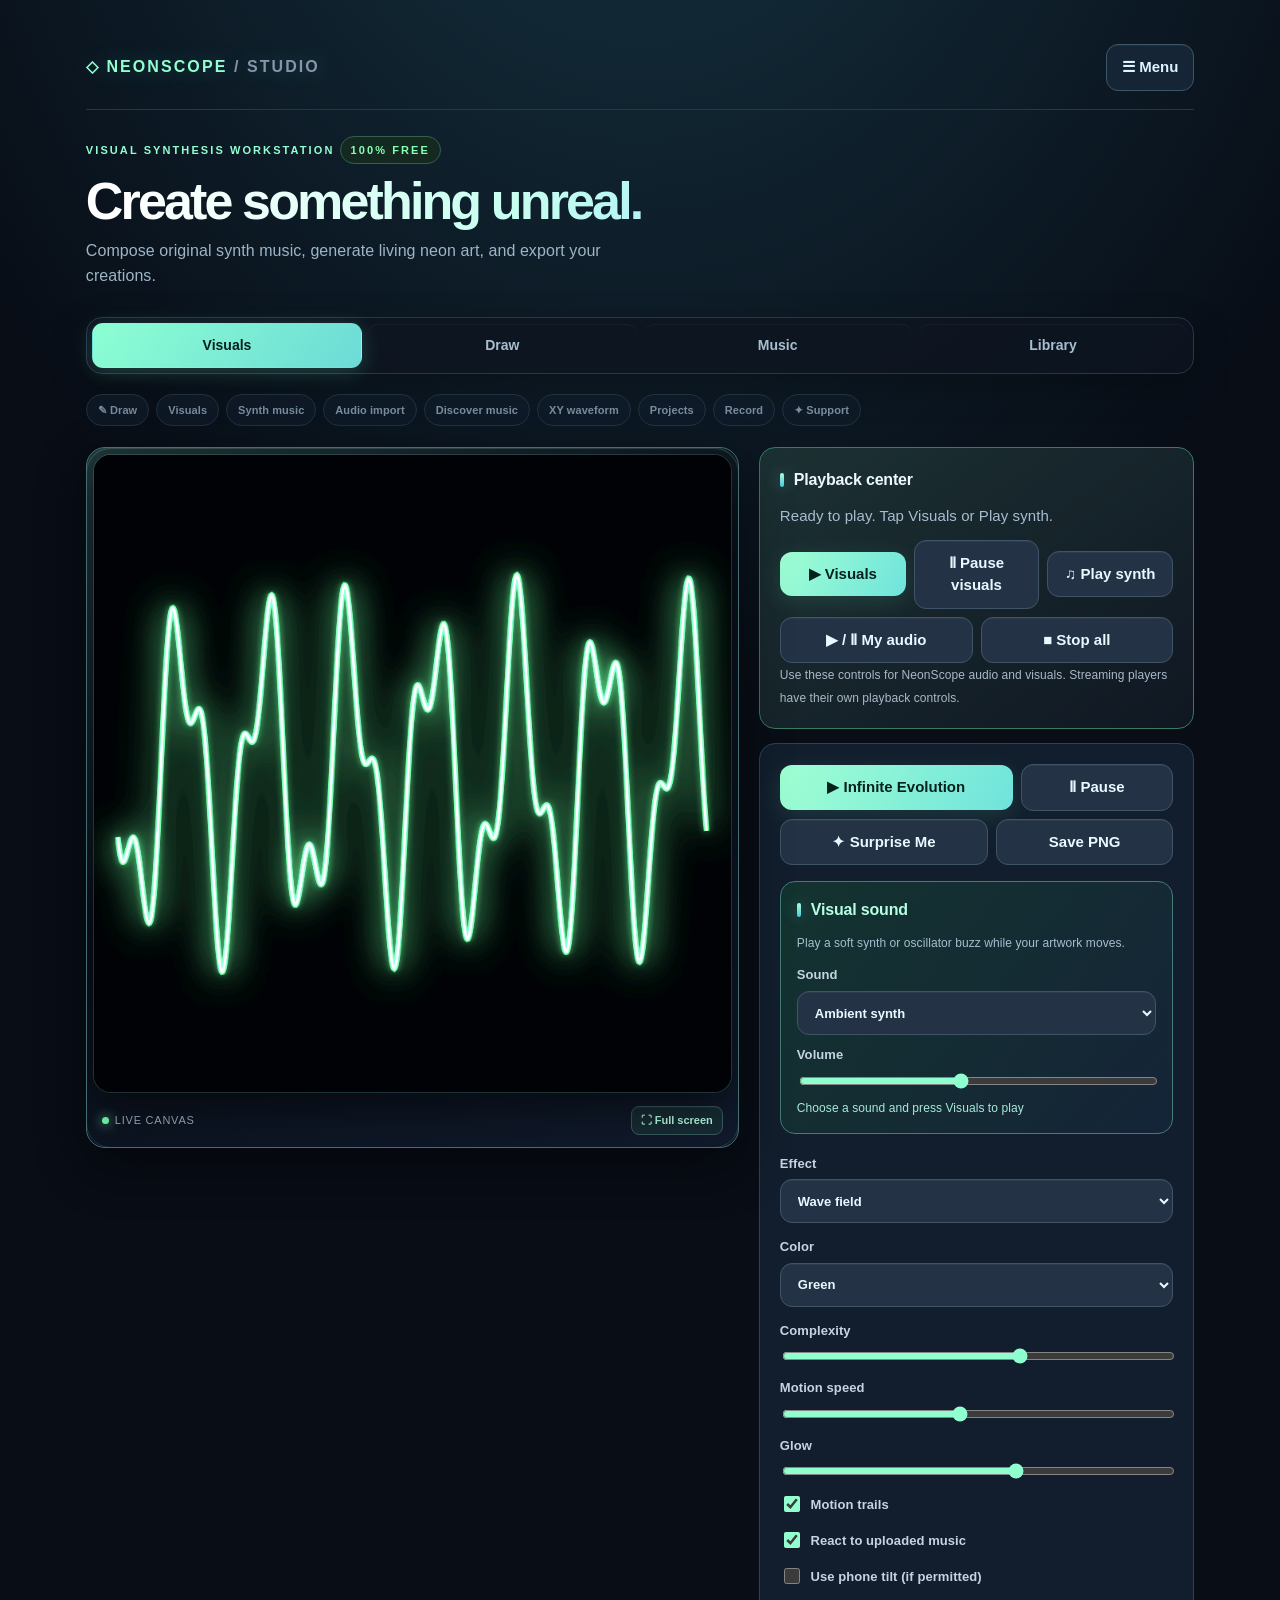
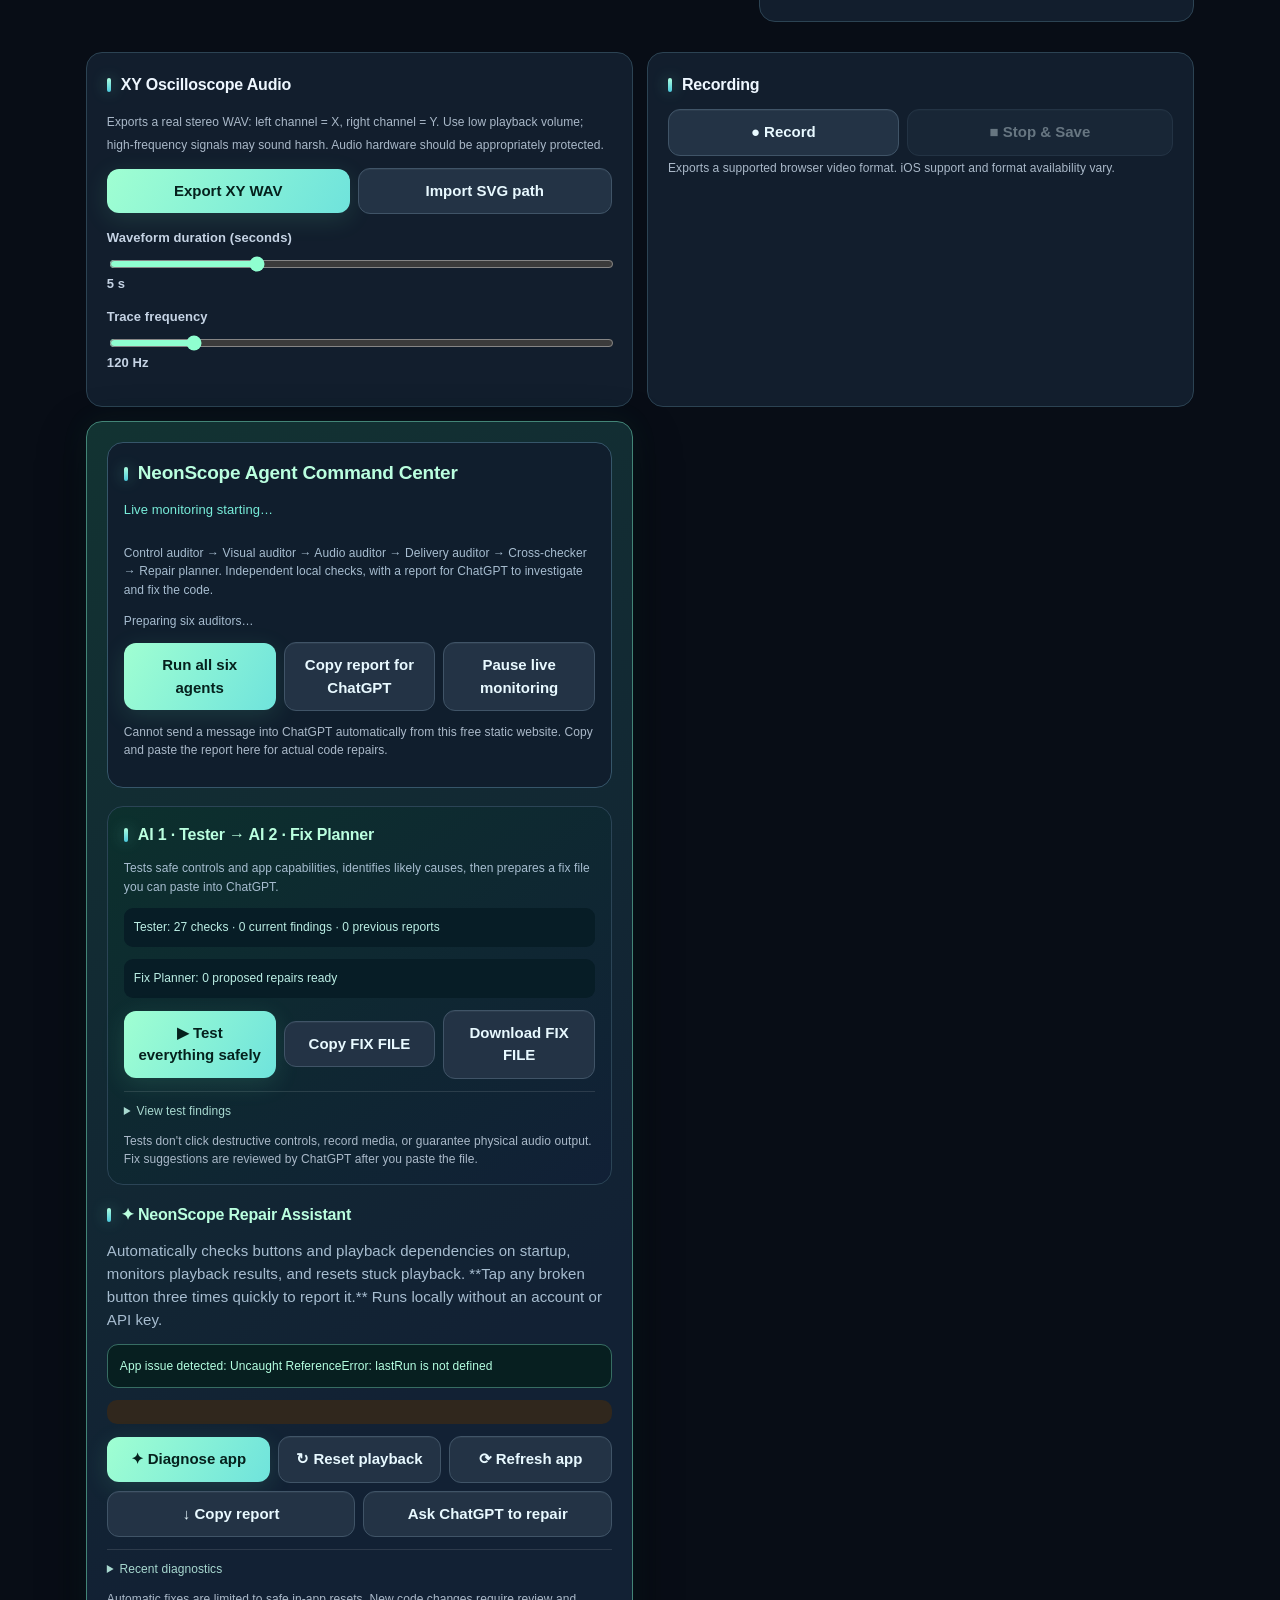
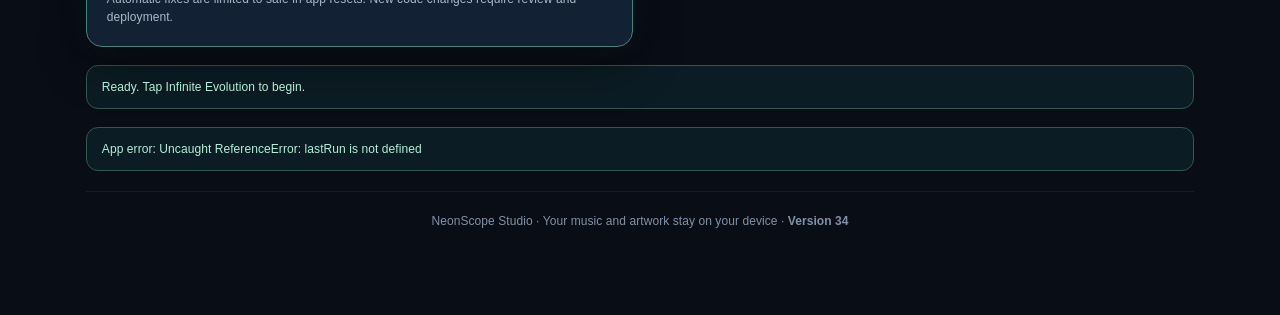
==== commit 1f3c4c58: "Release V34 with working live agents and regression checks" ====
--- a/index.html
+++ b/index.html
@@ -1,5 +1,5 @@
 <!doctype html><html lang="en"><head><meta charset="utf-8"><meta name="viewport" content="width=device-width,initial-scale=1,viewport-fit=cover"><meta name="theme-color" content="#070a10"><link rel="manifest" href="./manifest.webmanifest"><title>NeonScope Studio</title><style>
-*{box-sizing:border-box}body{margin:0;background:#070a10;color:#e8fff4;font:15px system-ui,sans-serif}main{max-width:960px;margin:auto;padding:16px}h1{font-size:27px;color:#72ff9c;margin:8px 0}a{color:#72ff9c}canvas{display:block;width:100%;aspect-ratio:1;background:#010306;border:1px solid #32443d;border-radius:16px;touch-action:none}section{background:#121c1b;border:1px solid #30423c;border-radius:14px;padding:14px;margin:12px 0}button,select,input[type=file]{font:inherit}button,select{border:1px solid #46645a;background:#23332f;color:white;padding:10px;border-radius:9px}button{cursor:pointer}button.primary{background:#70ff9b;color:#001d0c;font-weight:700}.flex{display:flex;gap:8px;flex-wrap:wrap;align-items:center}label{display:block;margin:12px 0}input[type=range]{width:100%;accent-color:#70ff9b}small,#status{color:#a9bdb6}input[type=text]{width:100%;padding:10px;border:1px solid #46645a;border-radius:8px;background:#101917;color:white}.meter{height:5px;background:#273e35;border-radius:8px;overflow:hidden}#bar{height:100%;width:0;background:#70ff9b}</style><link rel="stylesheet" href="./studio.css?build=33"><link rel="stylesheet" href="./studio-polish.css?build=33"></head><body><main><header class="brand"><div class="brand-mark">◇ NEONSCOPE <span style="color:#8794a9">/ STUDIO</span></div><div class="support-menu-wrap"><button id="supportMenuToggle" type="button" aria-expanded="false" aria-controls="supportMenu" aria-label="Open three-line menu">☰ Menu</button><nav id="supportMenu" hidden aria-label="Site menu"><button id="supportOpen" type="button">Support & Fix</button></nav></div></header><div id="studioHome"><div class="hero"><div class="eyebrow">Visual synthesis workstation <span class="pill">100% Free</span></div><h1>Create something unreal.</h1><p>Compose original synth music, generate living neon art, and export your creations.</p></div><nav class="tool-nav" aria-label="Studio tools"><button id="tabVisual" data-studio-tab="visual" type="button">Visuals</button><button id="tabDraw" data-studio-tab="draw" type="button">Draw</button><button id="tabMusic" data-studio-tab="music" type="button">Music</button><button id="tabLibrary" data-studio-tab="library" type="button">Library</button></nav><nav class="tool-nav quick-links" aria-label="Quick links"><a href="#draw-tools">✎ Draw</a><a href="#visual-controls">Visuals</a><a href="#synth-tools">Synth music</a><a href="#music-tools">Audio import</a><a href="#discover-tools">Discover music</a><a href="#xy-tools">XY waveform</a><a href="#project-tools">Projects</a><a href="#record-tools">Record</a><a href="#support" id="supportShortcut">✦ Support</a></nav><div class="workspace"><div class="visual-column"><div class="visual-frame" id="visualStage"><div class="canvas-stack"><canvas id="view" width="800" height="800" aria-label="Interactive neon artwork"></canvas><canvas id="drawLayer" width="800" height="800" aria-label="Draw on canvas using touch or mouse"></canvas></div><div class="visual-footer"><span><span class="live-dot"></span>Live canvas</span><button id="fullScreen" type="button">⛶ Full screen</button><button id="closeFullScreen" type="button">✕ Close</button></div></div></div><div class="controls"><section id="draw-tools"><strong>Finger Drawing</strong><p>Draw directly on the glowing canvas with your finger. Your drawing stays visible above the visual effects.</p><div class="flex"><button id="drawToggle" type="button" class="primary">✎ Draw with finger</button><button id="drawUndo" type="button">↶ Undo</button><button id="drawRedo" type="button">↷ Redo</button><button id="drawClear" type="button">✕ Clear</button><button id="drawSound" type="button">♫ Play melody + animate</button><button id="drawSave" type="button">↓ Save drawing PNG</button><button id="drawWav" type="button">↓ Melody WAV</button></div><div class="draw-motion-panel"><strong>Living drawing</strong><p>Turn your finger-drawn lines into continuously moving neon art.</p><label>Animation style <select id="drawMotion"><option value="pulse">Breathing pulse</option><option value="flow">Liquid flow</option><option value="orbit">Slow orbit</option><option value="kaleido">Kaleidoscope</option></select></label><label>Movement amount <input id="drawMotionStrength" type="range" min="5" max="100" value="45"><span id="drawMotionStrengthValue">45</span>%</label><label>Animation speed <input id="drawMotionSpeed" type="range" min="10" max="150" value="50"><span id="drawMotionSpeedValue">50</span>%</label><button id="drawMotionPlay" type="button" class="primary">▶ Animate drawing</button></div><label>Brush thickness <input id="brushSize" type="range" min="1" max="20" value="3"><span id="brushSizeValue">3</span> px</label><p id="drawStatus" role="status">Ready to draw</p></section><section class="transport"><strong>Playback center</strong><p id="transportStatus" role="status" aria-live="polite">Ready to play. Tap Visuals or Play synth.</p><div class="flex"><button id="transportVisual" class="primary" type="button">▶ Visuals</button><button id="transportPause" type="button">Ⅱ Pause visuals</button><button id="transportSynth" type="button">♫ Play synth</button><button id="transportAudio" type="button">▶ / Ⅱ My audio</button><button id="transportStop" type="button">■ Stop all</button></div><small>Use these controls for NeonScope audio and visuals. Streaming players have their own playback controls.</small></section><section id="visual-controls"><div class="flex"><button id="evolve" class="primary">▶ Infinite Evolution</button><button id="freeze">Ⅱ Pause</button><button id="random">✦ Surprise Me</button><button id="save">Save PNG</button></div><div class="visual-sound-controls"><strong>Visual sound</strong><p>Play a soft synth or oscillator buzz while your artwork moves.</p><label>Sound <select id="visualSoundMode"><option value="synth" selected>Ambient synth</option><option value="buzz">Soft oscillator buzz</option><option value="off">Silent visuals</option></select></label><label>Volume <input id="visualSoundVolume" type="range" min="0" max="100" value="45"></label><small id="visualSoundStatus" role="status">Choose a sound and press Visuals to play</small></div><label>Effect <select id="effect"><option value="flower">Evolving flowers</option><option value="attractor">Strange attractor</option><option value="spiral">Galactic spiral</option><option value="lissajous">XY Lissajous</option><option value="particles">Particle field</option><option value="wire">3D wireframe</option><option value="kaleido">Kaleidoscope</option><option value="wave" selected>Wave field</option></select></label><label>Color <select id="color"><option value="#70ff9b">Green</option><option value="#5bdcff">Cyan</option><option value="#b579ff">Violet</option><option value="#ff65b6">Pink</option><option value="#ffffff">White</option></select></label><label>Complexity <input id="complexity" type="range" min="10" max="100" value="65"></label><label>Motion speed <input id="speed" type="range" min="0" max="100" value="45"></label><label>Glow <input id="glow" type="range" min="0" max="100" value="60"></label><label><input type="checkbox" id="trails" checked> Motion trails</label><label><input type="checkbox" id="react" checked> React to uploaded music</label><label><input type="checkbox" id="tilt"> Use phone tilt (if permitted)</label></section><section id="synth-tools"><strong>Original Synth Song Studio</strong><p><small>NeonScope composes its own original instrumental loops on your device. No music uploads or paid AI required.</small></p><h2 id="synthName" style="font-size:20px;color:#70ff9b">New Song</h2><label>Song style <select id="synthMood"><option value="dream">Dreamwave</option><option value="arcade">Retro arcade</option><option value="space">Space ambient</option><option value="chill">Chill synth</option><option value="dark">Dark electronic</option></select></label><label>Tempo (BPM) <input id="synthTempo" type="range" min="60" max="180" value="90" oninput="document.getElementById('tempoValue').textContent=this.value"><span id="tempoValue">90</span></label><label>Volume <input id="synthVolume" type="range" min="0" max="60" value="25"></label><div class="flex"><button id="synthGenerate" class="primary">✦ Compose New Song</button><button id="synthPlay">▶ Play</button><button id="synthStop">■ Stop</button><button id="synthExport">↓ Export Song WAV</button></div><div class="meter"><div id="synthMeter" style="width:0;height:100%;background:#70ff9b"></div></div><p id="synthStatus" role="status">Ready</p></section></div></div><div class="bottom-tools"><section id="preset-tools"><strong>Preset gallery</strong><p>Try a look instantly, or save your own favorite visual settings on this device.</p><div class="flex" id="starterPresets"></div><label>Preset name<input id="presetName" type="text" maxlength="60" placeholder="My favorite glow"></label><div class="flex"><button id="presetSave" type="button" class="primary">Save preset</button><select id="presetList" aria-label="Saved presets"></select><button id="presetLoad" type="button">Load</button><button id="presetDelete" type="button">Delete</button></div></section><section id="discover-tools"><strong>Music discovery</strong><p><small>Find new sounds on your favorite services. Official embeds play independently of NeonScope's visual audio analyser.</small></p><div class="service-tabs" role="group" aria-label="Music service"><button type="button" data-service="apple">Apple Music</button><button type="button" data-service="spotify">Spotify</button><button type="button" data-service="youtube">YouTube</button></div><label>Find an artist, track, or playlist<input id="discoverQuery" type="text" placeholder="Search for synthwave, electronic, ambient…"></label><button id="discoverOpen" type="button" class="primary">Search YouTube</button><label>Paste a music or video link<input id="discoverLink" type="text" inputmode="url" placeholder="https://…"></label><div class="flex"><button id="discoverEmbed" type="button">▶ Load official player</button><button id="discoverClear" type="button">✕ Clear player</button></div><p id="discoverHint"><small>Paste a supported service link to try its official player.</small></p><div id="discoverPlayer"></div><p id="discoveryStatus" role="status"><small>Choose a service to get started.</small></p><p><small>Some tracks require a subscription or may not allow embedding. To make visuals react to audio, import a file you have permission to use or play a NeonScope synth song.</small></p></section><section id="sequencer-tools"><strong>Beat sequencer</strong><p>Build a 16-step original beat using kick, snare, hi-hat, and bass. Tap the squares to change the pattern.</p><label>Tempo <input id="beatTempo" type="range" min="60" max="180" value="110"><span id="beatBpm">110</span> BPM</label><div id="beatGrid" class="beat-grid" aria-label="Four-track sixteen-step beat grid"></div><div class="flex"><button id="beatPlay" type="button" class="primary">▶ Play beat</button><button id="beatRandom" type="button">✦ Randomize</button><button id="beatClear" type="button">Clear</button><button id="beatSave" type="button">↓ Save beat</button><button id="beatLoad" type="button">↑ Load beat</button><input id="beatFile" type="file" accept=".json,application/json" hidden></div><p id="beatStatus" role="status">Ready</p></section><section id="music-tools"><strong>Music import</strong><label>Upload local audio <input id="music" type="file" accept="audio/*"></label><audio id="player" controls style="width:100%"></audio><div class="meter"><div id="bar"></div></div></section><section id="xy-tools"><strong>XY Oscilloscope Audio</strong><p><small>Exports a real stereo WAV: left channel = X, right channel = Y. Use low playback volume; high-frequency signals may sound harsh. Audio hardware should be appropriately protected.</small></p><div class="flex"><button id="wav" class="primary">Export XY WAV</button><button id="svg">Import SVG path</button><input id="svgFile" type="file" accept=".svg,image/svg+xml" hidden></div><label>Waveform duration (seconds) <input id="duration" type="range" min="1" max="15" value="5"><span id="durValue">5 s</span></label><label>Trace frequency <input id="trace" type="range" min="30" max="600" value="120"><span id="traceValue">120 Hz</span></label></section><section id="project-tools"><strong>Projects</strong><label>Project name <input id="name" type="text" value="My NeonScope Art" maxlength="80"></label><div class="flex"><button id="store">Save on this device</button><button id="restore">Load saved project</button><button id="export">Export project JSON</button><button id="import">Import project JSON</button><input id="jsonFile" type="file" accept=".json,application/json" hidden></div></section><section id="record-tools"><strong>Recording</strong><div class="flex"><button id="record">● Record</button><button id="stopRecord" disabled>■ Stop & Save</button></div><small>Exports a supported browser video format. iOS support and format availability vary.</small></section><div id="repairOriginalPosition"><section id="repair-tools" aria-label="NeonScope Repair Assistant"><div class="agent-workflow" id="repairCouncil"><strong>NeonScope Agent Command Center</strong><p id="councilHeartbeat" role="status">Live monitoring starting…</p><div id="councilDashboard" class="council-dashboard" aria-label="Agent live status"></div><p>Control auditor → Visual auditor → Audio auditor → Delivery auditor → Cross-checker → Repair planner. Independent local checks, with a report for ChatGPT to investigate and fix the code.</p><p id="councilStatus" role="status">Preparing six auditors…</p><div class="flex"><button id="councilRun" type="button" class="primary">Run all six agents</button><button id="councilCopy" type="button">Copy report for ChatGPT</button><button id="councilToggle" type="button">Pause live monitoring</button></div><small id="councilDetails"></small><p><small>Cannot send a message into ChatGPT automatically from this free static website. Copy and paste the report here for actual code repairs.</small></p></div><div id="agent-workflow" class="agent-workflow"><strong>AI 1 · Tester → AI 2 · Fix Planner</strong><p>Tests safe controls and app capabilities, identifies likely causes, then prepares a fix file you can paste into ChatGPT.</p><p id="agentOneStatus" role="status">Tester waiting…</p><p id="agentTwoStatus" role="status">Fix Planner waiting…</p><div class="flex"><button id="agentRun" type="button" class="primary">▶ Test everything safely</button><button id="agentCopy" type="button">Copy FIX FILE</button><button id="agentDownload" type="button">Download FIX FILE</button></div><p id="agentCopyStatus" role="status"></p><details><summary>View test findings</summary><div id="agentFindings"></div></details><small>Tests don't click destructive controls, record media, or guarantee physical audio output. Fix suggestions are reviewed by ChatGPT after you paste the file.</small></div><strong><span aria-hidden="true">✦</span> NeonScope Repair Assistant</strong><p>Automatically checks buttons and playback dependencies on startup, monitors playback results, and resets stuck playback. **Tap any broken button three times quickly to report it.** Runs locally without an account or API key.</p><p id="repairStatus" role="status" aria-live="polite">Starting diagnostics…</p><p id="repairDetails" hidden></p><div id="repairReportForm" hidden><p><strong>Report broken control</strong></p><p id="repairTarget"></p><label for="repairDescription">What happened when you tapped it?</label><textarea id="repairDescription" rows="3" maxlength="500" placeholder="Example: I pressed Play but there was no sound."></textarea><div class="flex"><button id="repairSubmit" type="button" class="primary">Save broken button report</button><button id="repairCancel" type="button">Cancel</button></div></div><div class="flex"><button id="repairScan" type="button" class="primary">✦ Diagnose app</button><button id="repairStop" type="button">↻ Reset playback</button><button id="repairRefresh" type="button">⟳ Refresh app</button><button id="repairCopy" type="button">↓ Copy report</button><button id="repairHelp" type="button">Ask ChatGPT to repair</button></div><details><summary>Recent diagnostics</summary><div id="repairLog"></div></details><small>Automatic fixes are limited to safe in-app resets. New code changes require review and deployment.</small></section></div></div><p id="status" role="status">Ready. Tap Infinite Evolution to begin.</p><p id="studioNotice" role="status" class="studio-notice">Choose a workspace above.</p><div class="footer-note">NeonScope Studio · Your music and artwork stay on your device · <strong>Version 33</strong></div></div><section id="supportPage" hidden aria-label="Support and repairs"><div class="support-page-head"><button id="supportBack" type="button">← Back to Studio</button><h1>Support & Fix</h1><p>Fix playback, run the named agent diagnostics, and send a detailed report to ChatGPT.</p></div><div class="support-actions"><button id="supportQuickFix" type="button" class="primary">↻ Reset playback</button><button id="supportRun" type="button">Run six-agent check</button><button id="supportCopy" type="button">Copy repair report</button></div><p id="supportFixStatus" role="status">Choose an action to get started.</p></section></main><script>
+*{box-sizing:border-box}body{margin:0;background:#070a10;color:#e8fff4;font:15px system-ui,sans-serif}main{max-width:960px;margin:auto;padding:16px}h1{font-size:27px;color:#72ff9c;margin:8px 0}a{color:#72ff9c}canvas{display:block;width:100%;aspect-ratio:1;background:#010306;border:1px solid #32443d;border-radius:16px;touch-action:none}section{background:#121c1b;border:1px solid #30423c;border-radius:14px;padding:14px;margin:12px 0}button,select,input[type=file]{font:inherit}button,select{border:1px solid #46645a;background:#23332f;color:white;padding:10px;border-radius:9px}button{cursor:pointer}button.primary{background:#70ff9b;color:#001d0c;font-weight:700}.flex{display:flex;gap:8px;flex-wrap:wrap;align-items:center}label{display:block;margin:12px 0}input[type=range]{width:100%;accent-color:#70ff9b}small,#status{color:#a9bdb6}input[type=text]{width:100%;padding:10px;border:1px solid #46645a;border-radius:8px;background:#101917;color:white}.meter{height:5px;background:#273e35;border-radius:8px;overflow:hidden}#bar{height:100%;width:0;background:#70ff9b}</style><link rel="stylesheet" href="./studio.css?build=34"><link rel="stylesheet" href="./studio-polish.css?build=34"></head><body><main><header class="brand"><div class="brand-mark">◇ NEONSCOPE <span style="color:#8794a9">/ STUDIO</span></div><div class="support-menu-wrap"><button id="supportMenuToggle" type="button" aria-expanded="false" aria-controls="supportMenu" aria-label="Open three-line menu">☰ Menu</button><nav id="supportMenu" hidden aria-label="Site menu"><button id="supportOpen" type="button">Support & Fix</button></nav></div></header><div id="studioHome"><div class="hero"><div class="eyebrow">Visual synthesis workstation <span class="pill">100% Free</span></div><h1>Create something unreal.</h1><p>Compose original synth music, generate living neon art, and export your creations.</p></div><nav class="tool-nav" aria-label="Studio tools"><button id="tabVisual" data-studio-tab="visual" type="button">Visuals</button><button id="tabDraw" data-studio-tab="draw" type="button">Draw</button><button id="tabMusic" data-studio-tab="music" type="button">Music</button><button id="tabLibrary" data-studio-tab="library" type="button">Library</button></nav><nav class="tool-nav quick-links" aria-label="Quick links"><a href="#draw-tools">✎ Draw</a><a href="#visual-controls">Visuals</a><a href="#synth-tools">Synth music</a><a href="#music-tools">Audio import</a><a href="#discover-tools">Discover music</a><a href="#xy-tools">XY waveform</a><a href="#project-tools">Projects</a><a href="#record-tools">Record</a><a href="#support" id="supportShortcut">✦ Support</a></nav><div class="workspace"><div class="visual-column"><div class="visual-frame" id="visualStage"><div class="canvas-stack"><canvas id="view" width="800" height="800" aria-label="Interactive neon artwork"></canvas><canvas id="drawLayer" width="800" height="800" aria-label="Draw on canvas using touch or mouse"></canvas></div><div class="visual-footer"><span><span class="live-dot"></span>Live canvas</span><button id="fullScreen" type="button">⛶ Full screen</button><button id="closeFullScreen" type="button">✕ Close</button></div></div></div><div class="controls"><section id="draw-tools"><strong>Finger Drawing</strong><p>Draw directly on the glowing canvas with your finger. Your drawing stays visible above the visual effects.</p><div class="flex"><button id="drawToggle" type="button" class="primary">✎ Draw with finger</button><button id="drawUndo" type="button">↶ Undo</button><button id="drawRedo" type="button">↷ Redo</button><button id="drawClear" type="button">✕ Clear</button><button id="drawSound" type="button">♫ Play melody + animate</button><button id="drawSave" type="button">↓ Save drawing PNG</button><button id="drawWav" type="button">↓ Melody WAV</button></div><div class="draw-motion-panel"><strong>Living drawing</strong><p>Turn your finger-drawn lines into continuously moving neon art.</p><label>Animation style <select id="drawMotion"><option value="pulse">Breathing pulse</option><option value="flow">Liquid flow</option><option value="orbit">Slow orbit</option><option value="kaleido">Kaleidoscope</option></select></label><label>Movement amount <input id="drawMotionStrength" type="range" min="5" max="100" value="45"><span id="drawMotionStrengthValue">45</span>%</label><label>Animation speed <input id="drawMotionSpeed" type="range" min="10" max="150" value="50"><span id="drawMotionSpeedValue">50</span>%</label><button id="drawMotionPlay" type="button" class="primary">▶ Animate drawing</button></div><label>Brush thickness <input id="brushSize" type="range" min="1" max="20" value="3"><span id="brushSizeValue">3</span> px</label><p id="drawStatus" role="status">Ready to draw</p></section><section class="transport"><strong>Playback center</strong><p id="transportStatus" role="status" aria-live="polite">Ready to play. Tap Visuals or Play synth.</p><div class="flex"><button id="transportVisual" class="primary" type="button">▶ Visuals</button><button id="transportPause" type="button">Ⅱ Pause visuals</button><button id="transportSynth" type="button">♫ Play synth</button><button id="transportAudio" type="button">▶ / Ⅱ My audio</button><button id="transportStop" type="button">■ Stop all</button></div><small>Use these controls for NeonScope audio and visuals. Streaming players have their own playback controls.</small></section><section id="visual-controls"><div class="flex"><button id="evolve" class="primary">▶ Infinite Evolution</button><button id="freeze">Ⅱ Pause</button><button id="random">✦ Surprise Me</button><button id="save">Save PNG</button></div><div class="visual-sound-controls"><strong>Visual sound</strong><p>Play a soft synth or oscillator buzz while your artwork moves.</p><label>Sound <select id="visualSoundMode"><option value="synth" selected>Ambient synth</option><option value="buzz">Soft oscillator buzz</option><option value="off">Silent visuals</option></select></label><label>Volume <input id="visualSoundVolume" type="range" min="0" max="100" value="45"></label><small id="visualSoundStatus" role="status">Choose a sound and press Visuals to play</small></div><label>Effect <select id="effect"><option value="flower">Evolving flowers</option><option value="attractor">Strange attractor</option><option value="spiral">Galactic spiral</option><option value="lissajous">XY Lissajous</option><option value="particles">Particle field</option><option value="wire">3D wireframe</option><option value="kaleido">Kaleidoscope</option><option value="wave" selected>Wave field</option></select></label><label>Color <select id="color"><option value="#70ff9b">Green</option><option value="#5bdcff">Cyan</option><option value="#b579ff">Violet</option><option value="#ff65b6">Pink</option><option value="#ffffff">White</option></select></label><label>Complexity <input id="complexity" type="range" min="10" max="100" value="65"></label><label>Motion speed <input id="speed" type="range" min="0" max="100" value="45"></label><label>Glow <input id="glow" type="range" min="0" max="100" value="60"></label><label><input type="checkbox" id="trails" checked> Motion trails</label><label><input type="checkbox" id="react" checked> React to uploaded music</label><label><input type="checkbox" id="tilt"> Use phone tilt (if permitted)</label></section><section id="synth-tools"><strong>Original Synth Song Studio</strong><p><small>NeonScope composes its own original instrumental loops on your device. No music uploads or paid AI required.</small></p><h2 id="synthName" style="font-size:20px;color:#70ff9b">New Song</h2><label>Song style <select id="synthMood"><option value="dream">Dreamwave</option><option value="arcade">Retro arcade</option><option value="space">Space ambient</option><option value="chill">Chill synth</option><option value="dark">Dark electronic</option></select></label><label>Tempo (BPM) <input id="synthTempo" type="range" min="60" max="180" value="90" oninput="document.getElementById('tempoValue').textContent=this.value"><span id="tempoValue">90</span></label><label>Volume <input id="synthVolume" type="range" min="0" max="60" value="25"></label><div class="flex"><button id="synthGenerate" class="primary">✦ Compose New Song</button><button id="synthPlay">▶ Play</button><button id="synthStop">■ Stop</button><button id="synthExport">↓ Export Song WAV</button></div><div class="meter"><div id="synthMeter" style="width:0;height:100%;background:#70ff9b"></div></div><p id="synthStatus" role="status">Ready</p></section></div></div><div class="bottom-tools"><section id="preset-tools"><strong>Preset gallery</strong><p>Try a look instantly, or save your own favorite visual settings on this device.</p><div class="flex" id="starterPresets"></div><label>Preset name<input id="presetName" type="text" maxlength="60" placeholder="My favorite glow"></label><div class="flex"><button id="presetSave" type="button" class="primary">Save preset</button><select id="presetList" aria-label="Saved presets"></select><button id="presetLoad" type="button">Load</button><button id="presetDelete" type="button">Delete</button></div></section><section id="discover-tools"><strong>Music discovery</strong><p><small>Find new sounds on your favorite services. Official embeds play independently of NeonScope's visual audio analyser.</small></p><div class="service-tabs" role="group" aria-label="Music service"><button type="button" data-service="apple">Apple Music</button><button type="button" data-service="spotify">Spotify</button><button type="button" data-service="youtube">YouTube</button></div><label>Find an artist, track, or playlist<input id="discoverQuery" type="text" placeholder="Search for synthwave, electronic, ambient…"></label><button id="discoverOpen" type="button" class="primary">Search YouTube</button><label>Paste a music or video link<input id="discoverLink" type="text" inputmode="url" placeholder="https://…"></label><div class="flex"><button id="discoverEmbed" type="button">▶ Load official player</button><button id="discoverClear" type="button">✕ Clear player</button></div><p id="discoverHint"><small>Paste a supported service link to try its official player.</small></p><div id="discoverPlayer"></div><p id="discoveryStatus" role="status"><small>Choose a service to get started.</small></p><p><small>Some tracks require a subscription or may not allow embedding. To make visuals react to audio, import a file you have permission to use or play a NeonScope synth song.</small></p></section><section id="sequencer-tools"><strong>Beat sequencer</strong><p>Build a 16-step original beat using kick, snare, hi-hat, and bass. Tap the squares to change the pattern.</p><label>Tempo <input id="beatTempo" type="range" min="60" max="180" value="110"><span id="beatBpm">110</span> BPM</label><div id="beatGrid" class="beat-grid" aria-label="Four-track sixteen-step beat grid"></div><div class="flex"><button id="beatPlay" type="button" class="primary">▶ Play beat</button><button id="beatRandom" type="button">✦ Randomize</button><button id="beatClear" type="button">Clear</button><button id="beatSave" type="button">↓ Save beat</button><button id="beatLoad" type="button">↑ Load beat</button><input id="beatFile" type="file" accept=".json,application/json" hidden></div><p id="beatStatus" role="status">Ready</p></section><section id="music-tools"><strong>Music import</strong><label>Upload local audio <input id="music" type="file" accept="audio/*"></label><audio id="player" controls style="width:100%"></audio><div class="meter"><div id="bar"></div></div></section><section id="xy-tools"><strong>XY Oscilloscope Audio</strong><p><small>Exports a real stereo WAV: left channel = X, right channel = Y. Use low playback volume; high-frequency signals may sound harsh. Audio hardware should be appropriately protected.</small></p><div class="flex"><button id="wav" class="primary">Export XY WAV</button><button id="svg">Import SVG path</button><input id="svgFile" type="file" accept=".svg,image/svg+xml" hidden></div><label>Waveform duration (seconds) <input id="duration" type="range" min="1" max="15" value="5"><span id="durValue">5 s</span></label><label>Trace frequency <input id="trace" type="range" min="30" max="600" value="120"><span id="traceValue">120 Hz</span></label></section><section id="project-tools"><strong>Projects</strong><label>Project name <input id="name" type="text" value="My NeonScope Art" maxlength="80"></label><div class="flex"><button id="store">Save on this device</button><button id="restore">Load saved project</button><button id="export">Export project JSON</button><button id="import">Import project JSON</button><input id="jsonFile" type="file" accept=".json,application/json" hidden></div></section><section id="record-tools"><strong>Recording</strong><div class="flex"><button id="record">● Record</button><button id="stopRecord" disabled>■ Stop & Save</button></div><small>Exports a supported browser video format. iOS support and format availability vary.</small></section><div id="repairOriginalPosition"><section id="repair-tools" aria-label="NeonScope Repair Assistant"><div class="agent-workflow" id="repairCouncil"><strong>NeonScope Agent Command Center</strong><p id="councilHeartbeat" role="status">Live monitoring starting…</p><div id="councilDashboard" class="council-dashboard" aria-label="Agent live status"></div><p>Control auditor → Visual auditor → Audio auditor → Delivery auditor → Cross-checker → Repair planner. Independent local checks, with a report for ChatGPT to investigate and fix the code.</p><p id="councilStatus" role="status">Preparing six auditors…</p><div class="flex"><button id="councilRun" type="button" class="primary">Run all six agents</button><button id="councilCopy" type="button">Copy report for ChatGPT</button><button id="councilToggle" type="button">Pause live monitoring</button></div><small id="councilDetails"></small><p><small>Cannot send a message into ChatGPT automatically from this free static website. Copy and paste the report here for actual code repairs.</small></p></div><div id="agent-workflow" class="agent-workflow"><strong>AI 1 · Tester → AI 2 · Fix Planner</strong><p>Tests safe controls and app capabilities, identifies likely causes, then prepares a fix file you can paste into ChatGPT.</p><p id="agentOneStatus" role="status">Tester waiting…</p><p id="agentTwoStatus" role="status">Fix Planner waiting…</p><div class="flex"><button id="agentRun" type="button" class="primary">▶ Test everything safely</button><button id="agentCopy" type="button">Copy FIX FILE</button><button id="agentDownload" type="button">Download FIX FILE</button></div><p id="agentCopyStatus" role="status"></p><details><summary>View test findings</summary><div id="agentFindings"></div></details><small>Tests don't click destructive controls, record media, or guarantee physical audio output. Fix suggestions are reviewed by ChatGPT after you paste the file.</small></div><strong><span aria-hidden="true">✦</span> NeonScope Repair Assistant</strong><p>Automatically checks buttons and playback dependencies on startup, monitors playback results, and resets stuck playback. **Tap any broken button three times quickly to report it.** Runs locally without an account or API key.</p><p id="repairStatus" role="status" aria-live="polite">Starting diagnostics…</p><p id="repairDetails" hidden></p><div id="repairReportForm" hidden><p><strong>Report broken control</strong></p><p id="repairTarget"></p><label for="repairDescription">What happened when you tapped it?</label><textarea id="repairDescription" rows="3" maxlength="500" placeholder="Example: I pressed Play but there was no sound."></textarea><div class="flex"><button id="repairSubmit" type="button" class="primary">Save broken button report</button><button id="repairCancel" type="button">Cancel</button></div></div><div class="flex"><button id="repairScan" type="button" class="primary">✦ Diagnose app</button><button id="repairStop" type="button">↻ Reset playback</button><button id="repairRefresh" type="button">⟳ Refresh app</button><button id="repairCopy" type="button">↓ Copy report</button><button id="repairHelp" type="button">Ask ChatGPT to repair</button></div><details><summary>Recent diagnostics</summary><div id="repairLog"></div></details><small>Automatic fixes are limited to safe in-app resets. New code changes require review and deployment.</small></section></div></div><p id="status" role="status">Ready. Tap Infinite Evolution to begin.</p><p id="studioNotice" role="status" class="studio-notice">Choose a workspace above.</p><div class="footer-note">NeonScope Studio · Your music and artwork stay on your device · <strong>Version 34</strong></div></div><section id="supportPage" hidden aria-label="Support and repairs"><div class="support-page-head"><button id="supportBack" type="button">← Back to Studio</button><h1>Support & Fix</h1><p>Fix playback, run the named agent diagnostics, and send a detailed report to ChatGPT.</p></div><div class="support-actions"><button id="supportQuickFix" type="button" class="primary">↻ Reset playback</button><button id="supportRun" type="button">Run six-agent check</button><button id="supportCopy" type="button">Copy repair report</button></div><p id="supportFixStatus" role="status">Choose an action to get started.</p></section></main><script>
 (()=>{'use strict';const $=id=>document.getElementById(id),c=$('view'),g=c.getContext('2d');let running=false,phase=0,last=performance.now(),points=[],audioCtx,analyser,source,frequency,energy=0,synthEnergy=0,seed=Math.random()*100,cycle=0,recorder,recordStream,chunks=[],audioURL,importedPoints=null;
 const opts=['flower','attractor','spiral','lissajous','particles','wire','kaleido','wave'];const setStatus=s=>$('status').textContent=s;const rand=()=>Math.random();const clamp=(x,a,b)=>Math.max(a,Math.min(b,x));
 function generate(t){if(importedPoints)return importedPoints;const type=$('effect').value,N=400+Math.floor(+$('complexity').value*9),arr=[],rot=t*.14,variation=Math.sin(t*.23+seed)*.7;for(let i=0;i<N;i++){const q=i/N,u=q*Math.PI*2;let x=0,y=0;
@@ -28,4 +28,4 @@
 $('record').onclick=()=>{if(recorder?.state==='recording'){setStatus('Already recording');return}if(!c.captureStream||!window.MediaRecorder){setStatus('Recording unavailable in this browser');return}try{recordStream=c.captureStream(30);const mime=['video/mp4','video/webm;codecs=vp8','video/webm'].find(t=>typeof MediaRecorder.isTypeSupported==='function'&&MediaRecorder.isTypeSupported(t));recorder=new MediaRecorder(recordStream,mime?{mimeType:mime}:undefined);chunks=[];recorder.ondataavailable=e=>{if(e.data.size)chunks.push(e.data)};recorder.onstop=()=>{const type=recorder.mimeType||'video/webm',ext=type.includes('mp4')?'mp4':'webm';if(chunks.length)download(new Blob(chunks,{type}),'neonscope-studio.'+ext);recordStream.getTracks().forEach(t=>t.stop());$('record').disabled=false;$('stopRecord').disabled=true;setStatus(chunks.length?'Recording saved':'No recording data produced by this browser')};recorder.onerror=()=>{recordStream?.getTracks().forEach(t=>t.stop());$('record').disabled=false;$('stopRecord').disabled=true;setStatus('Recording failed in this browser')};recorder.start(500);$('record').disabled=true;$('stopRecord').disabled=false;running=true;setStatus('Recording…')}catch(err){recordStream?.getTracks().forEach(t=>t.stop());$('record').disabled=false;$('stopRecord').disabled=true;setStatus('Recording error: '+err.message)}};$('stopRecord').onclick=()=>{if(recorder?.state==='recording')recorder.stop()};
 $('tilt').onchange=async e=>{if(!e.target.checked)return;try{if(typeof DeviceOrientationEvent!=='undefined'&&typeof DeviceOrientationEvent.requestPermission==='function'){const permission=await DeviceOrientationEvent.requestPermission();if(permission!=='granted')throw Error('Permission denied')}window.addEventListener('deviceorientation',event=>{if($('tilt').checked&&event.gamma!=null)seed+=event.gamma*.0004});setStatus('Tilt control enabled')}catch(err){e.target.checked=false;setStatus('Tilt unavailable: '+err.message)}};
 })();
-</script><script src="./draw.js?build=33"></script><script src="./draw-motion.js?build=33"></script><script src="./synth.js?build=33"></script><script src="./discovery.js?build=33"></script><script src="./sequencer.js?build=33"></script><script src="./workspace.js?build=33"></script><script src="./repair-assistant.js?build=33"></script><script src="./visual-sound.js?build=33"></script><script src="./repair-agents.js?build=33"></script><script src="./repair-council.js?build=33"></script><script src="./support.js?build=33"></script><script>if('serviceWorker' in navigator)window.addEventListener('load',()=>navigator.serviceWorker.register('./sw.js?build=33').catch(()=>{}));</script></body></html>+</script><script src="./draw.js?build=34"></script><script src="./draw-motion.js?build=34"></script><script src="./synth.js?build=34"></script><script src="./discovery.js?build=34"></script><script src="./sequencer.js?build=34"></script><script src="./workspace.js?build=34"></script><script src="./repair-assistant.js?build=34"></script><script src="./visual-sound.js?build=34"></script><script src="./repair-agents.js?build=34"></script><script src="./repair-council.js?build=34"></script><script src="./support.js?build=34"></script><script>if('serviceWorker' in navigator)window.addEventListener('load',()=>navigator.serviceWorker.register('./sw.js?build=34').catch(()=>{}));</script></body></html>
--- a/studio-polish.css
+++ b/studio-polish.css
@@ -58,3 +58,46 @@
 
 /* Support menu and dedicated support view */
 [hidden]{display:none!important}.support-menu-wrap{position:relative;display:flex;justify-content:flex-end}#supportMenuToggle{font-weight:700;min-width:105px}#supportMenu{position:absolute;right:0;top:calc(100% + 8px);z-index:80;min-width:180px;padding:8px;border:1px solid #446d77;border-radius:13px;background:#122235;box-shadow:0 12px 32px #000a}#supportMenu button{width:100%;text-align:left}#supportPage{max-width:960px;margin:24px auto;padding:18px}.support-page-head h1{font-size:clamp(32px,5vw,52px)}.support-actions{display:flex;flex-wrap:wrap;gap:10px;margin:20px 0}.support-actions button{min-height:48px}#supportFixStatus{padding:12px;border:1px solid #385b64;border-radius:12px}body.support-active #supportPage{display:block}
+
+/* V33: simplified mobile-first interface */
+body{background:#080d16;color:#eef7ff;background-image:radial-gradient(ellipse 90% 42% at 50% -10%,#163544 0%,transparent 72%)}
+main{max-width:1180px}
+.brand{display:flex;align-items:center;justify-content:space-between;padding:12px 0 18px;margin-bottom:20px;border-bottom:1px solid #263747}
+.brand-mark{font-size:clamp(12px,2.8vw,16px);font-weight:850;letter-spacing:.13em}
+.support-menu-wrap{margin-left:auto}
+#supportMenuToggle{background:#152536;border:1px solid #3b5667;border-radius:12px;min-height:44px;min-width:88px;color:#dcf5ff}
+#supportMenu{top:calc(100% + 6px);min-width:190px;background:#132233;border:1px solid #476474;box-shadow:0 20px 45px #000a}
+.hero{padding:6px 0 8px;margin-bottom:20px}.hero h1{font-size:clamp(30px,5vw,52px);line-height:1.07}.hero p{max-width:520px}
+.tool-nav:not(.quick-links){width:100%;display:grid;grid-template-columns:repeat(4,minmax(0,1fr));overflow:visible;gap:5px;padding:5px}
+.tool-nav:not(.quick-links) button{min-width:0;padding:11px 3px;font-size:clamp(11px,2.6vw,14px)}
+.quick-links{display:flex;overflow-x:auto;flex-wrap:nowrap;gap:7px;scrollbar-width:none;padding-bottom:8px}
+.quick-links a{flex:none;white-space:nowrap;opacity:1}
+.workspace{align-items:start}
+.workspace section,.bottom-tools section{box-shadow:none;background:#121e2d;border:1px solid #2c4353;border-radius:16px}
+.visual-frame{border-radius:19px;box-shadow:0 18px 50px #0007;padding:7px}
+#supportPage{max-width:960px;margin:0 auto;padding:10px 0 35px;background:transparent;border:0;box-shadow:none}
+.support-page-head{margin:0 0 18px;padding:0 2px}.support-page-head h1{margin:20px 0 8px;color:#effaff}
+.support-page-head p{max-width:620px;color:#a8becd}
+.support-actions{display:grid;grid-template-columns:repeat(3,minmax(0,1fr));gap:10px;margin:18px 0}
+.support-actions button{min-width:0;white-space:normal;line-height:1.35;padding:13px 10px}
+#supportPage #repair-tools{padding:0;background:transparent;border:0;box-shadow:none}
+#repairCouncil{border:1px solid #36566a;border-radius:16px;padding:16px;background:#101e2d}
+#repairCouncil>strong{font-size:19px}
+.council-dashboard{grid-template-columns:repeat(2,minmax(0,1fr));gap:8px}
+.council-agent{min-width:0;background:#152839;border:1px solid #355267}
+.council-agent strong{font-size:13px;letter-spacing:.04em}
+.council-agent small{font-size:11px;overflow-wrap:anywhere}
+#agent-workflow{margin-top:16px;padding:16px;border:1px solid #2b4456;border-radius:16px}
+#repair-tools .flex button{min-height:44px}
+@media(max-width:600px){
+main{padding:12px 13px 65px}
+.hero h1{font-size:36px}
+.hero .eyebrow{font-size:10px}
+.support-actions{grid-template-columns:1fr}
+.support-actions button{width:100%;font-size:14px}
+#repairCouncil{padding:14px}
+.council-dashboard{grid-template-columns:1fr}
+#supportPage{padding:6px 0 28px}
+#supportPage #repair-tools .flex{display:grid;grid-template-columns:1fr 1fr}
+#supportPage #repair-tools .flex button{font-size:12px;min-width:0}
+}
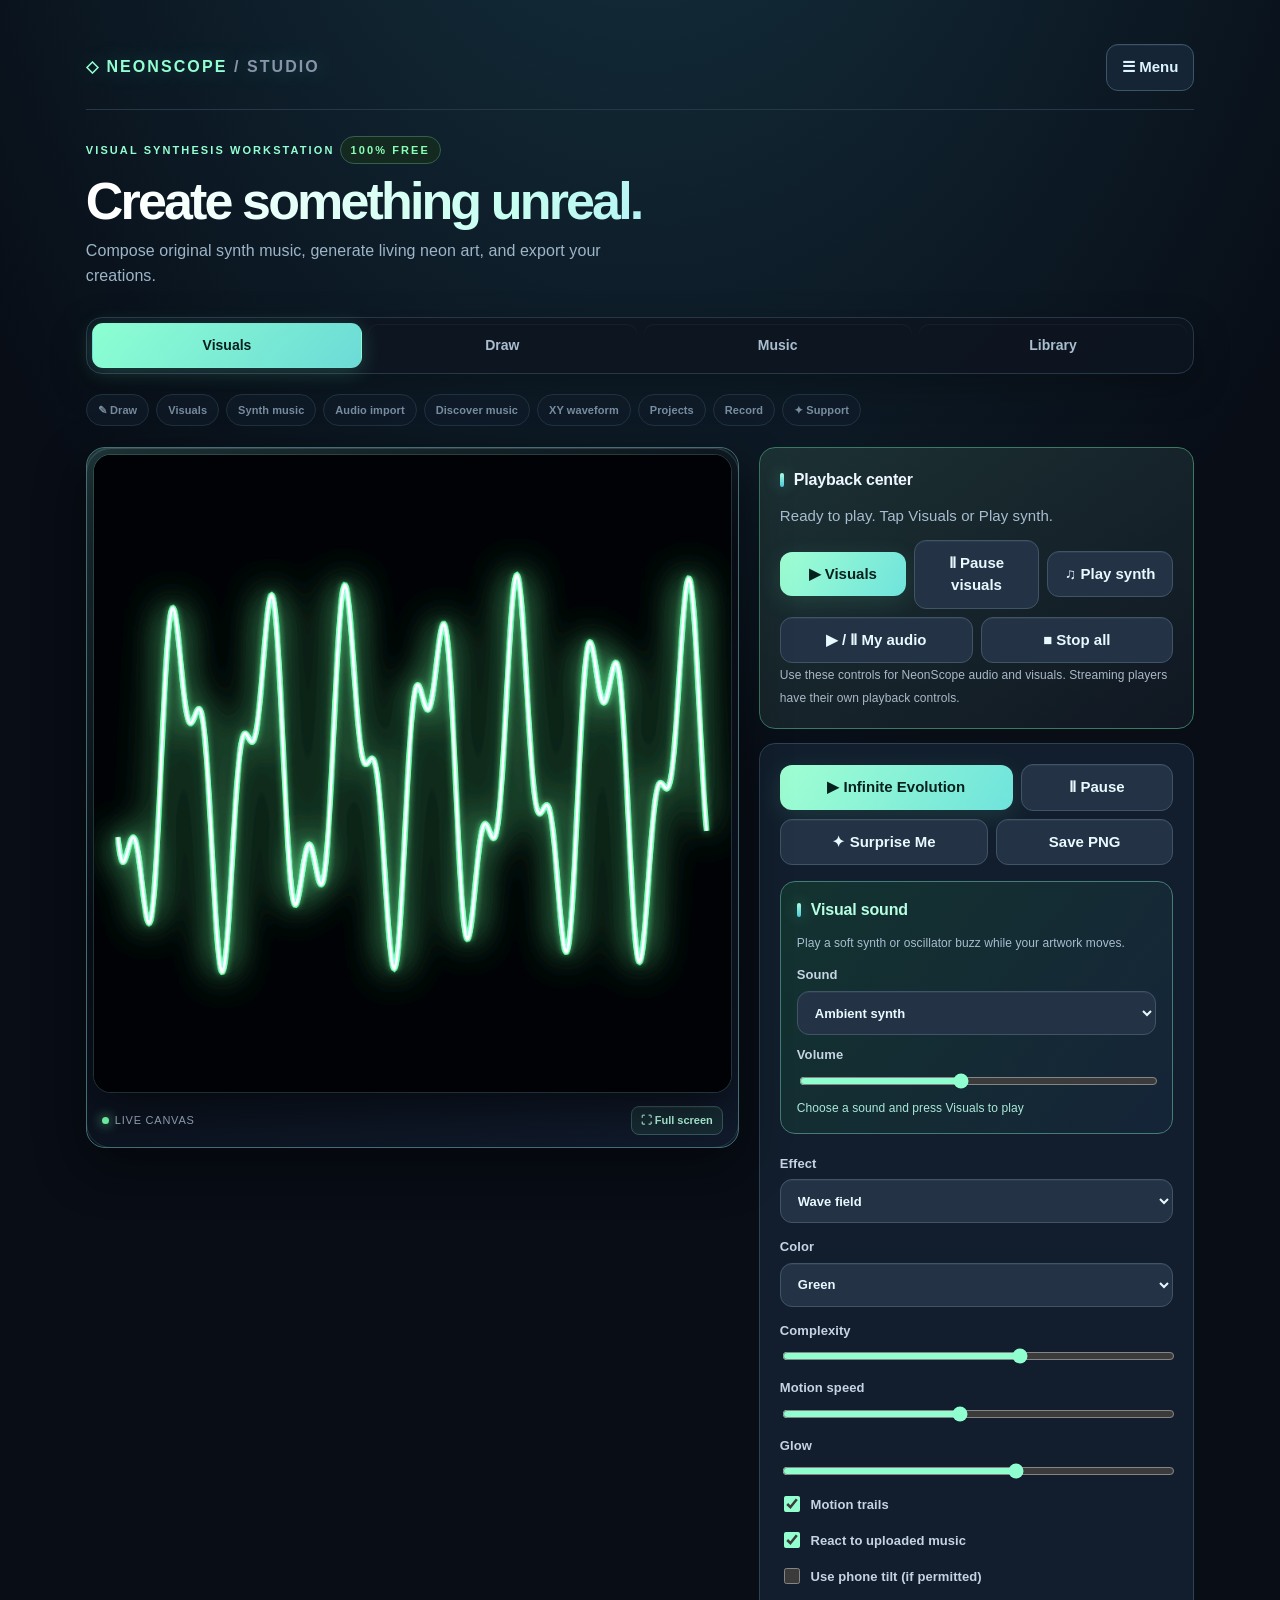
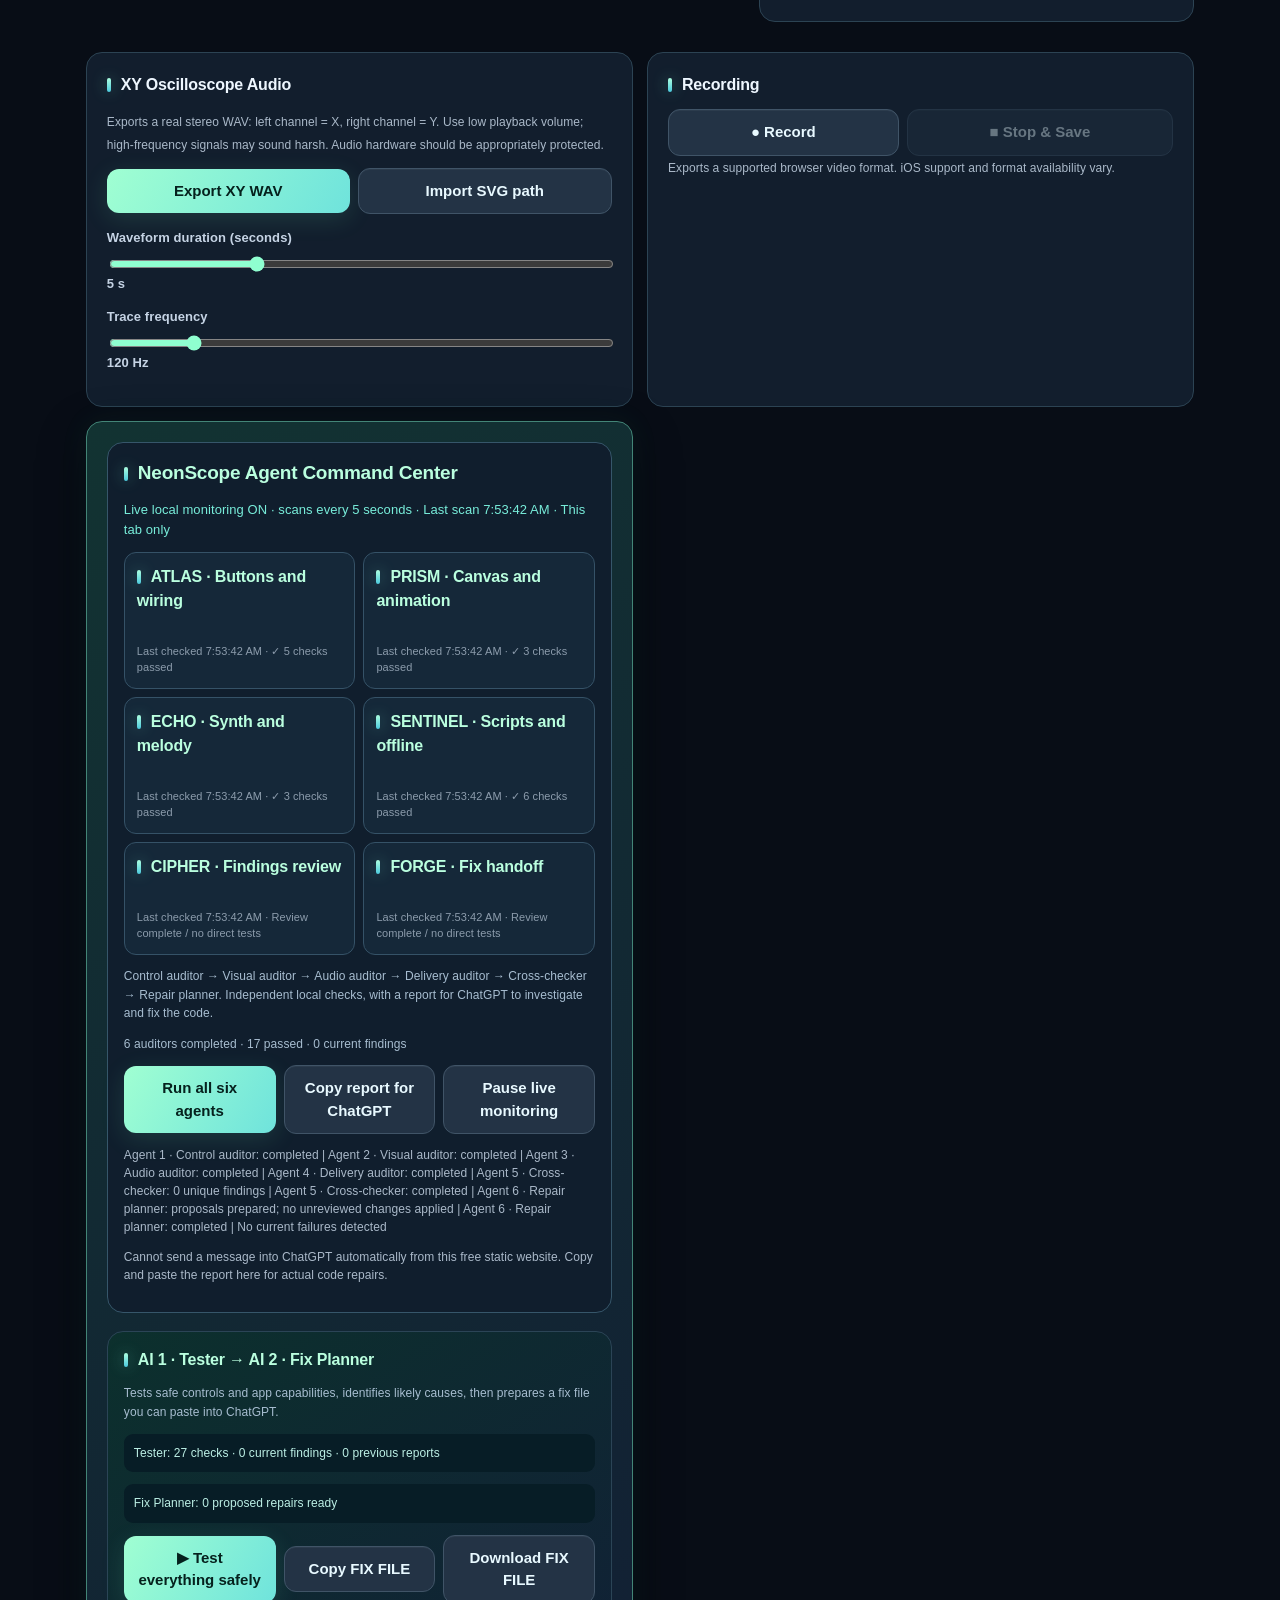
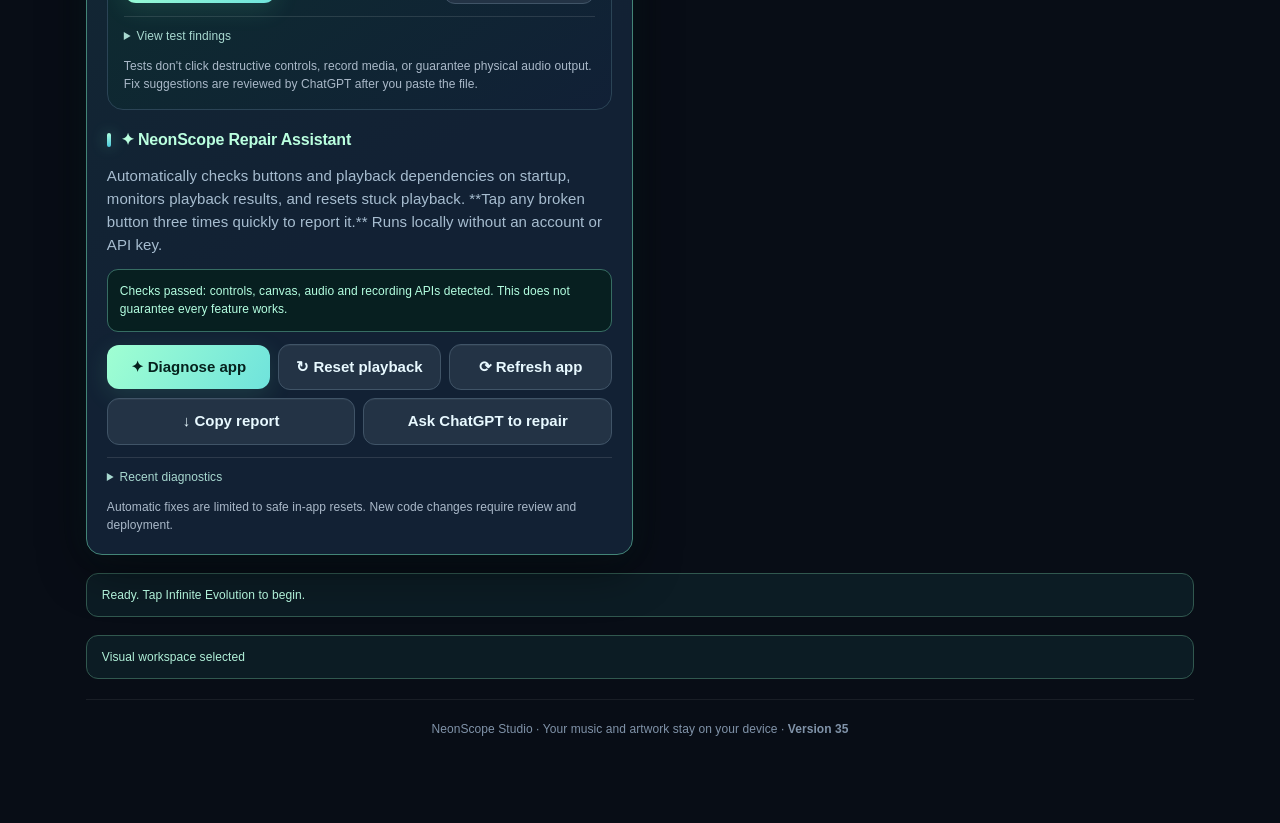
==== commit 26b80524: "Release V35 repair-agent crash fix with regression guards" ====
--- a/index.html
+++ b/index.html
@@ -1,5 +1,5 @@
 <!doctype html><html lang="en"><head><meta charset="utf-8"><meta name="viewport" content="width=device-width,initial-scale=1,viewport-fit=cover"><meta name="theme-color" content="#070a10"><link rel="manifest" href="./manifest.webmanifest"><title>NeonScope Studio</title><style>
-*{box-sizing:border-box}body{margin:0;background:#070a10;color:#e8fff4;font:15px system-ui,sans-serif}main{max-width:960px;margin:auto;padding:16px}h1{font-size:27px;color:#72ff9c;margin:8px 0}a{color:#72ff9c}canvas{display:block;width:100%;aspect-ratio:1;background:#010306;border:1px solid #32443d;border-radius:16px;touch-action:none}section{background:#121c1b;border:1px solid #30423c;border-radius:14px;padding:14px;margin:12px 0}button,select,input[type=file]{font:inherit}button,select{border:1px solid #46645a;background:#23332f;color:white;padding:10px;border-radius:9px}button{cursor:pointer}button.primary{background:#70ff9b;color:#001d0c;font-weight:700}.flex{display:flex;gap:8px;flex-wrap:wrap;align-items:center}label{display:block;margin:12px 0}input[type=range]{width:100%;accent-color:#70ff9b}small,#status{color:#a9bdb6}input[type=text]{width:100%;padding:10px;border:1px solid #46645a;border-radius:8px;background:#101917;color:white}.meter{height:5px;background:#273e35;border-radius:8px;overflow:hidden}#bar{height:100%;width:0;background:#70ff9b}</style><link rel="stylesheet" href="./studio.css?build=34"><link rel="stylesheet" href="./studio-polish.css?build=34"></head><body><main><header class="brand"><div class="brand-mark">◇ NEONSCOPE <span style="color:#8794a9">/ STUDIO</span></div><div class="support-menu-wrap"><button id="supportMenuToggle" type="button" aria-expanded="false" aria-controls="supportMenu" aria-label="Open three-line menu">☰ Menu</button><nav id="supportMenu" hidden aria-label="Site menu"><button id="supportOpen" type="button">Support & Fix</button></nav></div></header><div id="studioHome"><div class="hero"><div class="eyebrow">Visual synthesis workstation <span class="pill">100% Free</span></div><h1>Create something unreal.</h1><p>Compose original synth music, generate living neon art, and export your creations.</p></div><nav class="tool-nav" aria-label="Studio tools"><button id="tabVisual" data-studio-tab="visual" type="button">Visuals</button><button id="tabDraw" data-studio-tab="draw" type="button">Draw</button><button id="tabMusic" data-studio-tab="music" type="button">Music</button><button id="tabLibrary" data-studio-tab="library" type="button">Library</button></nav><nav class="tool-nav quick-links" aria-label="Quick links"><a href="#draw-tools">✎ Draw</a><a href="#visual-controls">Visuals</a><a href="#synth-tools">Synth music</a><a href="#music-tools">Audio import</a><a href="#discover-tools">Discover music</a><a href="#xy-tools">XY waveform</a><a href="#project-tools">Projects</a><a href="#record-tools">Record</a><a href="#support" id="supportShortcut">✦ Support</a></nav><div class="workspace"><div class="visual-column"><div class="visual-frame" id="visualStage"><div class="canvas-stack"><canvas id="view" width="800" height="800" aria-label="Interactive neon artwork"></canvas><canvas id="drawLayer" width="800" height="800" aria-label="Draw on canvas using touch or mouse"></canvas></div><div class="visual-footer"><span><span class="live-dot"></span>Live canvas</span><button id="fullScreen" type="button">⛶ Full screen</button><button id="closeFullScreen" type="button">✕ Close</button></div></div></div><div class="controls"><section id="draw-tools"><strong>Finger Drawing</strong><p>Draw directly on the glowing canvas with your finger. Your drawing stays visible above the visual effects.</p><div class="flex"><button id="drawToggle" type="button" class="primary">✎ Draw with finger</button><button id="drawUndo" type="button">↶ Undo</button><button id="drawRedo" type="button">↷ Redo</button><button id="drawClear" type="button">✕ Clear</button><button id="drawSound" type="button">♫ Play melody + animate</button><button id="drawSave" type="button">↓ Save drawing PNG</button><button id="drawWav" type="button">↓ Melody WAV</button></div><div class="draw-motion-panel"><strong>Living drawing</strong><p>Turn your finger-drawn lines into continuously moving neon art.</p><label>Animation style <select id="drawMotion"><option value="pulse">Breathing pulse</option><option value="flow">Liquid flow</option><option value="orbit">Slow orbit</option><option value="kaleido">Kaleidoscope</option></select></label><label>Movement amount <input id="drawMotionStrength" type="range" min="5" max="100" value="45"><span id="drawMotionStrengthValue">45</span>%</label><label>Animation speed <input id="drawMotionSpeed" type="range" min="10" max="150" value="50"><span id="drawMotionSpeedValue">50</span>%</label><button id="drawMotionPlay" type="button" class="primary">▶ Animate drawing</button></div><label>Brush thickness <input id="brushSize" type="range" min="1" max="20" value="3"><span id="brushSizeValue">3</span> px</label><p id="drawStatus" role="status">Ready to draw</p></section><section class="transport"><strong>Playback center</strong><p id="transportStatus" role="status" aria-live="polite">Ready to play. Tap Visuals or Play synth.</p><div class="flex"><button id="transportVisual" class="primary" type="button">▶ Visuals</button><button id="transportPause" type="button">Ⅱ Pause visuals</button><button id="transportSynth" type="button">♫ Play synth</button><button id="transportAudio" type="button">▶ / Ⅱ My audio</button><button id="transportStop" type="button">■ Stop all</button></div><small>Use these controls for NeonScope audio and visuals. Streaming players have their own playback controls.</small></section><section id="visual-controls"><div class="flex"><button id="evolve" class="primary">▶ Infinite Evolution</button><button id="freeze">Ⅱ Pause</button><button id="random">✦ Surprise Me</button><button id="save">Save PNG</button></div><div class="visual-sound-controls"><strong>Visual sound</strong><p>Play a soft synth or oscillator buzz while your artwork moves.</p><label>Sound <select id="visualSoundMode"><option value="synth" selected>Ambient synth</option><option value="buzz">Soft oscillator buzz</option><option value="off">Silent visuals</option></select></label><label>Volume <input id="visualSoundVolume" type="range" min="0" max="100" value="45"></label><small id="visualSoundStatus" role="status">Choose a sound and press Visuals to play</small></div><label>Effect <select id="effect"><option value="flower">Evolving flowers</option><option value="attractor">Strange attractor</option><option value="spiral">Galactic spiral</option><option value="lissajous">XY Lissajous</option><option value="particles">Particle field</option><option value="wire">3D wireframe</option><option value="kaleido">Kaleidoscope</option><option value="wave" selected>Wave field</option></select></label><label>Color <select id="color"><option value="#70ff9b">Green</option><option value="#5bdcff">Cyan</option><option value="#b579ff">Violet</option><option value="#ff65b6">Pink</option><option value="#ffffff">White</option></select></label><label>Complexity <input id="complexity" type="range" min="10" max="100" value="65"></label><label>Motion speed <input id="speed" type="range" min="0" max="100" value="45"></label><label>Glow <input id="glow" type="range" min="0" max="100" value="60"></label><label><input type="checkbox" id="trails" checked> Motion trails</label><label><input type="checkbox" id="react" checked> React to uploaded music</label><label><input type="checkbox" id="tilt"> Use phone tilt (if permitted)</label></section><section id="synth-tools"><strong>Original Synth Song Studio</strong><p><small>NeonScope composes its own original instrumental loops on your device. No music uploads or paid AI required.</small></p><h2 id="synthName" style="font-size:20px;color:#70ff9b">New Song</h2><label>Song style <select id="synthMood"><option value="dream">Dreamwave</option><option value="arcade">Retro arcade</option><option value="space">Space ambient</option><option value="chill">Chill synth</option><option value="dark">Dark electronic</option></select></label><label>Tempo (BPM) <input id="synthTempo" type="range" min="60" max="180" value="90" oninput="document.getElementById('tempoValue').textContent=this.value"><span id="tempoValue">90</span></label><label>Volume <input id="synthVolume" type="range" min="0" max="60" value="25"></label><div class="flex"><button id="synthGenerate" class="primary">✦ Compose New Song</button><button id="synthPlay">▶ Play</button><button id="synthStop">■ Stop</button><button id="synthExport">↓ Export Song WAV</button></div><div class="meter"><div id="synthMeter" style="width:0;height:100%;background:#70ff9b"></div></div><p id="synthStatus" role="status">Ready</p></section></div></div><div class="bottom-tools"><section id="preset-tools"><strong>Preset gallery</strong><p>Try a look instantly, or save your own favorite visual settings on this device.</p><div class="flex" id="starterPresets"></div><label>Preset name<input id="presetName" type="text" maxlength="60" placeholder="My favorite glow"></label><div class="flex"><button id="presetSave" type="button" class="primary">Save preset</button><select id="presetList" aria-label="Saved presets"></select><button id="presetLoad" type="button">Load</button><button id="presetDelete" type="button">Delete</button></div></section><section id="discover-tools"><strong>Music discovery</strong><p><small>Find new sounds on your favorite services. Official embeds play independently of NeonScope's visual audio analyser.</small></p><div class="service-tabs" role="group" aria-label="Music service"><button type="button" data-service="apple">Apple Music</button><button type="button" data-service="spotify">Spotify</button><button type="button" data-service="youtube">YouTube</button></div><label>Find an artist, track, or playlist<input id="discoverQuery" type="text" placeholder="Search for synthwave, electronic, ambient…"></label><button id="discoverOpen" type="button" class="primary">Search YouTube</button><label>Paste a music or video link<input id="discoverLink" type="text" inputmode="url" placeholder="https://…"></label><div class="flex"><button id="discoverEmbed" type="button">▶ Load official player</button><button id="discoverClear" type="button">✕ Clear player</button></div><p id="discoverHint"><small>Paste a supported service link to try its official player.</small></p><div id="discoverPlayer"></div><p id="discoveryStatus" role="status"><small>Choose a service to get started.</small></p><p><small>Some tracks require a subscription or may not allow embedding. To make visuals react to audio, import a file you have permission to use or play a NeonScope synth song.</small></p></section><section id="sequencer-tools"><strong>Beat sequencer</strong><p>Build a 16-step original beat using kick, snare, hi-hat, and bass. Tap the squares to change the pattern.</p><label>Tempo <input id="beatTempo" type="range" min="60" max="180" value="110"><span id="beatBpm">110</span> BPM</label><div id="beatGrid" class="beat-grid" aria-label="Four-track sixteen-step beat grid"></div><div class="flex"><button id="beatPlay" type="button" class="primary">▶ Play beat</button><button id="beatRandom" type="button">✦ Randomize</button><button id="beatClear" type="button">Clear</button><button id="beatSave" type="button">↓ Save beat</button><button id="beatLoad" type="button">↑ Load beat</button><input id="beatFile" type="file" accept=".json,application/json" hidden></div><p id="beatStatus" role="status">Ready</p></section><section id="music-tools"><strong>Music import</strong><label>Upload local audio <input id="music" type="file" accept="audio/*"></label><audio id="player" controls style="width:100%"></audio><div class="meter"><div id="bar"></div></div></section><section id="xy-tools"><strong>XY Oscilloscope Audio</strong><p><small>Exports a real stereo WAV: left channel = X, right channel = Y. Use low playback volume; high-frequency signals may sound harsh. Audio hardware should be appropriately protected.</small></p><div class="flex"><button id="wav" class="primary">Export XY WAV</button><button id="svg">Import SVG path</button><input id="svgFile" type="file" accept=".svg,image/svg+xml" hidden></div><label>Waveform duration (seconds) <input id="duration" type="range" min="1" max="15" value="5"><span id="durValue">5 s</span></label><label>Trace frequency <input id="trace" type="range" min="30" max="600" value="120"><span id="traceValue">120 Hz</span></label></section><section id="project-tools"><strong>Projects</strong><label>Project name <input id="name" type="text" value="My NeonScope Art" maxlength="80"></label><div class="flex"><button id="store">Save on this device</button><button id="restore">Load saved project</button><button id="export">Export project JSON</button><button id="import">Import project JSON</button><input id="jsonFile" type="file" accept=".json,application/json" hidden></div></section><section id="record-tools"><strong>Recording</strong><div class="flex"><button id="record">● Record</button><button id="stopRecord" disabled>■ Stop & Save</button></div><small>Exports a supported browser video format. iOS support and format availability vary.</small></section><div id="repairOriginalPosition"><section id="repair-tools" aria-label="NeonScope Repair Assistant"><div class="agent-workflow" id="repairCouncil"><strong>NeonScope Agent Command Center</strong><p id="councilHeartbeat" role="status">Live monitoring starting…</p><div id="councilDashboard" class="council-dashboard" aria-label="Agent live status"></div><p>Control auditor → Visual auditor → Audio auditor → Delivery auditor → Cross-checker → Repair planner. Independent local checks, with a report for ChatGPT to investigate and fix the code.</p><p id="councilStatus" role="status">Preparing six auditors…</p><div class="flex"><button id="councilRun" type="button" class="primary">Run all six agents</button><button id="councilCopy" type="button">Copy report for ChatGPT</button><button id="councilToggle" type="button">Pause live monitoring</button></div><small id="councilDetails"></small><p><small>Cannot send a message into ChatGPT automatically from this free static website. Copy and paste the report here for actual code repairs.</small></p></div><div id="agent-workflow" class="agent-workflow"><strong>AI 1 · Tester → AI 2 · Fix Planner</strong><p>Tests safe controls and app capabilities, identifies likely causes, then prepares a fix file you can paste into ChatGPT.</p><p id="agentOneStatus" role="status">Tester waiting…</p><p id="agentTwoStatus" role="status">Fix Planner waiting…</p><div class="flex"><button id="agentRun" type="button" class="primary">▶ Test everything safely</button><button id="agentCopy" type="button">Copy FIX FILE</button><button id="agentDownload" type="button">Download FIX FILE</button></div><p id="agentCopyStatus" role="status"></p><details><summary>View test findings</summary><div id="agentFindings"></div></details><small>Tests don't click destructive controls, record media, or guarantee physical audio output. Fix suggestions are reviewed by ChatGPT after you paste the file.</small></div><strong><span aria-hidden="true">✦</span> NeonScope Repair Assistant</strong><p>Automatically checks buttons and playback dependencies on startup, monitors playback results, and resets stuck playback. **Tap any broken button three times quickly to report it.** Runs locally without an account or API key.</p><p id="repairStatus" role="status" aria-live="polite">Starting diagnostics…</p><p id="repairDetails" hidden></p><div id="repairReportForm" hidden><p><strong>Report broken control</strong></p><p id="repairTarget"></p><label for="repairDescription">What happened when you tapped it?</label><textarea id="repairDescription" rows="3" maxlength="500" placeholder="Example: I pressed Play but there was no sound."></textarea><div class="flex"><button id="repairSubmit" type="button" class="primary">Save broken button report</button><button id="repairCancel" type="button">Cancel</button></div></div><div class="flex"><button id="repairScan" type="button" class="primary">✦ Diagnose app</button><button id="repairStop" type="button">↻ Reset playback</button><button id="repairRefresh" type="button">⟳ Refresh app</button><button id="repairCopy" type="button">↓ Copy report</button><button id="repairHelp" type="button">Ask ChatGPT to repair</button></div><details><summary>Recent diagnostics</summary><div id="repairLog"></div></details><small>Automatic fixes are limited to safe in-app resets. New code changes require review and deployment.</small></section></div></div><p id="status" role="status">Ready. Tap Infinite Evolution to begin.</p><p id="studioNotice" role="status" class="studio-notice">Choose a workspace above.</p><div class="footer-note">NeonScope Studio · Your music and artwork stay on your device · <strong>Version 34</strong></div></div><section id="supportPage" hidden aria-label="Support and repairs"><div class="support-page-head"><button id="supportBack" type="button">← Back to Studio</button><h1>Support & Fix</h1><p>Fix playback, run the named agent diagnostics, and send a detailed report to ChatGPT.</p></div><div class="support-actions"><button id="supportQuickFix" type="button" class="primary">↻ Reset playback</button><button id="supportRun" type="button">Run six-agent check</button><button id="supportCopy" type="button">Copy repair report</button></div><p id="supportFixStatus" role="status">Choose an action to get started.</p></section></main><script>
+*{box-sizing:border-box}body{margin:0;background:#070a10;color:#e8fff4;font:15px system-ui,sans-serif}main{max-width:960px;margin:auto;padding:16px}h1{font-size:27px;color:#72ff9c;margin:8px 0}a{color:#72ff9c}canvas{display:block;width:100%;aspect-ratio:1;background:#010306;border:1px solid #32443d;border-radius:16px;touch-action:none}section{background:#121c1b;border:1px solid #30423c;border-radius:14px;padding:14px;margin:12px 0}button,select,input[type=file]{font:inherit}button,select{border:1px solid #46645a;background:#23332f;color:white;padding:10px;border-radius:9px}button{cursor:pointer}button.primary{background:#70ff9b;color:#001d0c;font-weight:700}.flex{display:flex;gap:8px;flex-wrap:wrap;align-items:center}label{display:block;margin:12px 0}input[type=range]{width:100%;accent-color:#70ff9b}small,#status{color:#a9bdb6}input[type=text]{width:100%;padding:10px;border:1px solid #46645a;border-radius:8px;background:#101917;color:white}.meter{height:5px;background:#273e35;border-radius:8px;overflow:hidden}#bar{height:100%;width:0;background:#70ff9b}</style><link rel="stylesheet" href="./studio.css?build=35"><link rel="stylesheet" href="./studio-polish.css?build=35"></head><body><main><header class="brand"><div class="brand-mark">◇ NEONSCOPE <span style="color:#8794a9">/ STUDIO</span></div><div class="support-menu-wrap"><button id="supportMenuToggle" type="button" aria-expanded="false" aria-controls="supportMenu" aria-label="Open three-line menu">☰ Menu</button><nav id="supportMenu" hidden aria-label="Site menu"><button id="supportOpen" type="button">Support & Fix</button></nav></div></header><div id="studioHome"><div class="hero"><div class="eyebrow">Visual synthesis workstation <span class="pill">100% Free</span></div><h1>Create something unreal.</h1><p>Compose original synth music, generate living neon art, and export your creations.</p></div><nav class="tool-nav" aria-label="Studio tools"><button id="tabVisual" data-studio-tab="visual" type="button">Visuals</button><button id="tabDraw" data-studio-tab="draw" type="button">Draw</button><button id="tabMusic" data-studio-tab="music" type="button">Music</button><button id="tabLibrary" data-studio-tab="library" type="button">Library</button></nav><nav class="tool-nav quick-links" aria-label="Quick links"><a href="#draw-tools">✎ Draw</a><a href="#visual-controls">Visuals</a><a href="#synth-tools">Synth music</a><a href="#music-tools">Audio import</a><a href="#discover-tools">Discover music</a><a href="#xy-tools">XY waveform</a><a href="#project-tools">Projects</a><a href="#record-tools">Record</a><a href="#support" id="supportShortcut">✦ Support</a></nav><div class="workspace"><div class="visual-column"><div class="visual-frame" id="visualStage"><div class="canvas-stack"><canvas id="view" width="800" height="800" aria-label="Interactive neon artwork"></canvas><canvas id="drawLayer" width="800" height="800" aria-label="Draw on canvas using touch or mouse"></canvas></div><div class="visual-footer"><span><span class="live-dot"></span>Live canvas</span><button id="fullScreen" type="button">⛶ Full screen</button><button id="closeFullScreen" type="button">✕ Close</button></div></div></div><div class="controls"><section id="draw-tools"><strong>Finger Drawing</strong><p>Draw directly on the glowing canvas with your finger. Your drawing stays visible above the visual effects.</p><div class="flex"><button id="drawToggle" type="button" class="primary">✎ Draw with finger</button><button id="drawUndo" type="button">↶ Undo</button><button id="drawRedo" type="button">↷ Redo</button><button id="drawClear" type="button">✕ Clear</button><button id="drawSound" type="button">♫ Play melody + animate</button><button id="drawSave" type="button">↓ Save drawing PNG</button><button id="drawWav" type="button">↓ Melody WAV</button></div><div class="draw-motion-panel"><strong>Living drawing</strong><p>Turn your finger-drawn lines into continuously moving neon art.</p><label>Animation style <select id="drawMotion"><option value="pulse">Breathing pulse</option><option value="flow">Liquid flow</option><option value="orbit">Slow orbit</option><option value="kaleido">Kaleidoscope</option></select></label><label>Movement amount <input id="drawMotionStrength" type="range" min="5" max="100" value="45"><span id="drawMotionStrengthValue">45</span>%</label><label>Animation speed <input id="drawMotionSpeed" type="range" min="10" max="150" value="50"><span id="drawMotionSpeedValue">50</span>%</label><button id="drawMotionPlay" type="button" class="primary">▶ Animate drawing</button></div><label>Brush thickness <input id="brushSize" type="range" min="1" max="20" value="3"><span id="brushSizeValue">3</span> px</label><p id="drawStatus" role="status">Ready to draw</p></section><section class="transport"><strong>Playback center</strong><p id="transportStatus" role="status" aria-live="polite">Ready to play. Tap Visuals or Play synth.</p><div class="flex"><button id="transportVisual" class="primary" type="button">▶ Visuals</button><button id="transportPause" type="button">Ⅱ Pause visuals</button><button id="transportSynth" type="button">♫ Play synth</button><button id="transportAudio" type="button">▶ / Ⅱ My audio</button><button id="transportStop" type="button">■ Stop all</button></div><small>Use these controls for NeonScope audio and visuals. Streaming players have their own playback controls.</small></section><section id="visual-controls"><div class="flex"><button id="evolve" class="primary">▶ Infinite Evolution</button><button id="freeze">Ⅱ Pause</button><button id="random">✦ Surprise Me</button><button id="save">Save PNG</button></div><div class="visual-sound-controls"><strong>Visual sound</strong><p>Play a soft synth or oscillator buzz while your artwork moves.</p><label>Sound <select id="visualSoundMode"><option value="synth" selected>Ambient synth</option><option value="buzz">Soft oscillator buzz</option><option value="off">Silent visuals</option></select></label><label>Volume <input id="visualSoundVolume" type="range" min="0" max="100" value="45"></label><small id="visualSoundStatus" role="status">Choose a sound and press Visuals to play</small></div><label>Effect <select id="effect"><option value="flower">Evolving flowers</option><option value="attractor">Strange attractor</option><option value="spiral">Galactic spiral</option><option value="lissajous">XY Lissajous</option><option value="particles">Particle field</option><option value="wire">3D wireframe</option><option value="kaleido">Kaleidoscope</option><option value="wave" selected>Wave field</option></select></label><label>Color <select id="color"><option value="#70ff9b">Green</option><option value="#5bdcff">Cyan</option><option value="#b579ff">Violet</option><option value="#ff65b6">Pink</option><option value="#ffffff">White</option></select></label><label>Complexity <input id="complexity" type="range" min="10" max="100" value="65"></label><label>Motion speed <input id="speed" type="range" min="0" max="100" value="45"></label><label>Glow <input id="glow" type="range" min="0" max="100" value="60"></label><label><input type="checkbox" id="trails" checked> Motion trails</label><label><input type="checkbox" id="react" checked> React to uploaded music</label><label><input type="checkbox" id="tilt"> Use phone tilt (if permitted)</label></section><section id="synth-tools"><strong>Original Synth Song Studio</strong><p><small>NeonScope composes its own original instrumental loops on your device. No music uploads or paid AI required.</small></p><h2 id="synthName" style="font-size:20px;color:#70ff9b">New Song</h2><label>Song style <select id="synthMood"><option value="dream">Dreamwave</option><option value="arcade">Retro arcade</option><option value="space">Space ambient</option><option value="chill">Chill synth</option><option value="dark">Dark electronic</option></select></label><label>Tempo (BPM) <input id="synthTempo" type="range" min="60" max="180" value="90" oninput="document.getElementById('tempoValue').textContent=this.value"><span id="tempoValue">90</span></label><label>Volume <input id="synthVolume" type="range" min="0" max="60" value="25"></label><div class="flex"><button id="synthGenerate" class="primary">✦ Compose New Song</button><button id="synthPlay">▶ Play</button><button id="synthStop">■ Stop</button><button id="synthExport">↓ Export Song WAV</button></div><div class="meter"><div id="synthMeter" style="width:0;height:100%;background:#70ff9b"></div></div><p id="synthStatus" role="status">Ready</p></section></div></div><div class="bottom-tools"><section id="preset-tools"><strong>Preset gallery</strong><p>Try a look instantly, or save your own favorite visual settings on this device.</p><div class="flex" id="starterPresets"></div><label>Preset name<input id="presetName" type="text" maxlength="60" placeholder="My favorite glow"></label><div class="flex"><button id="presetSave" type="button" class="primary">Save preset</button><select id="presetList" aria-label="Saved presets"></select><button id="presetLoad" type="button">Load</button><button id="presetDelete" type="button">Delete</button></div></section><section id="discover-tools"><strong>Music discovery</strong><p><small>Find new sounds on your favorite services. Official embeds play independently of NeonScope's visual audio analyser.</small></p><div class="service-tabs" role="group" aria-label="Music service"><button type="button" data-service="apple">Apple Music</button><button type="button" data-service="spotify">Spotify</button><button type="button" data-service="youtube">YouTube</button></div><label>Find an artist, track, or playlist<input id="discoverQuery" type="text" placeholder="Search for synthwave, electronic, ambient…"></label><button id="discoverOpen" type="button" class="primary">Search YouTube</button><label>Paste a music or video link<input id="discoverLink" type="text" inputmode="url" placeholder="https://…"></label><div class="flex"><button id="discoverEmbed" type="button">▶ Load official player</button><button id="discoverClear" type="button">✕ Clear player</button></div><p id="discoverHint"><small>Paste a supported service link to try its official player.</small></p><div id="discoverPlayer"></div><p id="discoveryStatus" role="status"><small>Choose a service to get started.</small></p><p><small>Some tracks require a subscription or may not allow embedding. To make visuals react to audio, import a file you have permission to use or play a NeonScope synth song.</small></p></section><section id="sequencer-tools"><strong>Beat sequencer</strong><p>Build a 16-step original beat using kick, snare, hi-hat, and bass. Tap the squares to change the pattern.</p><label>Tempo <input id="beatTempo" type="range" min="60" max="180" value="110"><span id="beatBpm">110</span> BPM</label><div id="beatGrid" class="beat-grid" aria-label="Four-track sixteen-step beat grid"></div><div class="flex"><button id="beatPlay" type="button" class="primary">▶ Play beat</button><button id="beatRandom" type="button">✦ Randomize</button><button id="beatClear" type="button">Clear</button><button id="beatSave" type="button">↓ Save beat</button><button id="beatLoad" type="button">↑ Load beat</button><input id="beatFile" type="file" accept=".json,application/json" hidden></div><p id="beatStatus" role="status">Ready</p></section><section id="music-tools"><strong>Music import</strong><label>Upload local audio <input id="music" type="file" accept="audio/*"></label><audio id="player" controls style="width:100%"></audio><div class="meter"><div id="bar"></div></div></section><section id="xy-tools"><strong>XY Oscilloscope Audio</strong><p><small>Exports a real stereo WAV: left channel = X, right channel = Y. Use low playback volume; high-frequency signals may sound harsh. Audio hardware should be appropriately protected.</small></p><div class="flex"><button id="wav" class="primary">Export XY WAV</button><button id="svg">Import SVG path</button><input id="svgFile" type="file" accept=".svg,image/svg+xml" hidden></div><label>Waveform duration (seconds) <input id="duration" type="range" min="1" max="15" value="5"><span id="durValue">5 s</span></label><label>Trace frequency <input id="trace" type="range" min="30" max="600" value="120"><span id="traceValue">120 Hz</span></label></section><section id="project-tools"><strong>Projects</strong><label>Project name <input id="name" type="text" value="My NeonScope Art" maxlength="80"></label><div class="flex"><button id="store">Save on this device</button><button id="restore">Load saved project</button><button id="export">Export project JSON</button><button id="import">Import project JSON</button><input id="jsonFile" type="file" accept=".json,application/json" hidden></div></section><section id="record-tools"><strong>Recording</strong><div class="flex"><button id="record">● Record</button><button id="stopRecord" disabled>■ Stop & Save</button></div><small>Exports a supported browser video format. iOS support and format availability vary.</small></section><div id="repairOriginalPosition"><section id="repair-tools" aria-label="NeonScope Repair Assistant"><div class="agent-workflow" id="repairCouncil"><strong>NeonScope Agent Command Center</strong><p id="councilHeartbeat" role="status">Live monitoring starting…</p><div id="councilDashboard" class="council-dashboard" aria-label="Agent live status"></div><p>Control auditor → Visual auditor → Audio auditor → Delivery auditor → Cross-checker → Repair planner. Independent local checks, with a report for ChatGPT to investigate and fix the code.</p><p id="councilStatus" role="status">Preparing six auditors…</p><div class="flex"><button id="councilRun" type="button" class="primary">Run all six agents</button><button id="councilCopy" type="button">Copy report for ChatGPT</button><button id="councilToggle" type="button">Pause live monitoring</button></div><small id="councilDetails"></small><p><small>Cannot send a message into ChatGPT automatically from this free static website. Copy and paste the report here for actual code repairs.</small></p></div><div id="agent-workflow" class="agent-workflow"><strong>AI 1 · Tester → AI 2 · Fix Planner</strong><p>Tests safe controls and app capabilities, identifies likely causes, then prepares a fix file you can paste into ChatGPT.</p><p id="agentOneStatus" role="status">Tester waiting…</p><p id="agentTwoStatus" role="status">Fix Planner waiting…</p><div class="flex"><button id="agentRun" type="button" class="primary">▶ Test everything safely</button><button id="agentCopy" type="button">Copy FIX FILE</button><button id="agentDownload" type="button">Download FIX FILE</button></div><p id="agentCopyStatus" role="status"></p><details><summary>View test findings</summary><div id="agentFindings"></div></details><small>Tests don't click destructive controls, record media, or guarantee physical audio output. Fix suggestions are reviewed by ChatGPT after you paste the file.</small></div><strong><span aria-hidden="true">✦</span> NeonScope Repair Assistant</strong><p>Automatically checks buttons and playback dependencies on startup, monitors playback results, and resets stuck playback. **Tap any broken button three times quickly to report it.** Runs locally without an account or API key.</p><p id="repairStatus" role="status" aria-live="polite">Starting diagnostics…</p><p id="repairDetails" hidden></p><div id="repairReportForm" hidden><p><strong>Report broken control</strong></p><p id="repairTarget"></p><label for="repairDescription">What happened when you tapped it?</label><textarea id="repairDescription" rows="3" maxlength="500" placeholder="Example: I pressed Play but there was no sound."></textarea><div class="flex"><button id="repairSubmit" type="button" class="primary">Save broken button report</button><button id="repairCancel" type="button">Cancel</button></div></div><div class="flex"><button id="repairScan" type="button" class="primary">✦ Diagnose app</button><button id="repairStop" type="button">↻ Reset playback</button><button id="repairRefresh" type="button">⟳ Refresh app</button><button id="repairCopy" type="button">↓ Copy report</button><button id="repairHelp" type="button">Ask ChatGPT to repair</button></div><details><summary>Recent diagnostics</summary><div id="repairLog"></div></details><small>Automatic fixes are limited to safe in-app resets. New code changes require review and deployment.</small></section></div></div><p id="status" role="status">Ready. Tap Infinite Evolution to begin.</p><p id="studioNotice" role="status" class="studio-notice">Choose a workspace above.</p><div class="footer-note">NeonScope Studio · Your music and artwork stay on your device · <strong>Version 35</strong></div></div><section id="supportPage" hidden aria-label="Support and repairs"><div class="support-page-head"><button id="supportBack" type="button">← Back to Studio</button><h1>Support & Fix</h1><p>Fix playback, run the named agent diagnostics, and send a detailed report to ChatGPT.</p></div><div class="support-actions"><button id="supportQuickFix" type="button" class="primary">↻ Reset playback</button><button id="supportRun" type="button">Run six-agent check</button><button id="supportCopy" type="button">Copy repair report</button></div><p id="supportFixStatus" role="status">Choose an action to get started.</p></section></main><script>
 (()=>{'use strict';const $=id=>document.getElementById(id),c=$('view'),g=c.getContext('2d');let running=false,phase=0,last=performance.now(),points=[],audioCtx,analyser,source,frequency,energy=0,synthEnergy=0,seed=Math.random()*100,cycle=0,recorder,recordStream,chunks=[],audioURL,importedPoints=null;
 const opts=['flower','attractor','spiral','lissajous','particles','wire','kaleido','wave'];const setStatus=s=>$('status').textContent=s;const rand=()=>Math.random();const clamp=(x,a,b)=>Math.max(a,Math.min(b,x));
 function generate(t){if(importedPoints)return importedPoints;const type=$('effect').value,N=400+Math.floor(+$('complexity').value*9),arr=[],rot=t*.14,variation=Math.sin(t*.23+seed)*.7;for(let i=0;i<N;i++){const q=i/N,u=q*Math.PI*2;let x=0,y=0;
@@ -28,4 +28,4 @@
 $('record').onclick=()=>{if(recorder?.state==='recording'){setStatus('Already recording');return}if(!c.captureStream||!window.MediaRecorder){setStatus('Recording unavailable in this browser');return}try{recordStream=c.captureStream(30);const mime=['video/mp4','video/webm;codecs=vp8','video/webm'].find(t=>typeof MediaRecorder.isTypeSupported==='function'&&MediaRecorder.isTypeSupported(t));recorder=new MediaRecorder(recordStream,mime?{mimeType:mime}:undefined);chunks=[];recorder.ondataavailable=e=>{if(e.data.size)chunks.push(e.data)};recorder.onstop=()=>{const type=recorder.mimeType||'video/webm',ext=type.includes('mp4')?'mp4':'webm';if(chunks.length)download(new Blob(chunks,{type}),'neonscope-studio.'+ext);recordStream.getTracks().forEach(t=>t.stop());$('record').disabled=false;$('stopRecord').disabled=true;setStatus(chunks.length?'Recording saved':'No recording data produced by this browser')};recorder.onerror=()=>{recordStream?.getTracks().forEach(t=>t.stop());$('record').disabled=false;$('stopRecord').disabled=true;setStatus('Recording failed in this browser')};recorder.start(500);$('record').disabled=true;$('stopRecord').disabled=false;running=true;setStatus('Recording…')}catch(err){recordStream?.getTracks().forEach(t=>t.stop());$('record').disabled=false;$('stopRecord').disabled=true;setStatus('Recording error: '+err.message)}};$('stopRecord').onclick=()=>{if(recorder?.state==='recording')recorder.stop()};
 $('tilt').onchange=async e=>{if(!e.target.checked)return;try{if(typeof DeviceOrientationEvent!=='undefined'&&typeof DeviceOrientationEvent.requestPermission==='function'){const permission=await DeviceOrientationEvent.requestPermission();if(permission!=='granted')throw Error('Permission denied')}window.addEventListener('deviceorientation',event=>{if($('tilt').checked&&event.gamma!=null)seed+=event.gamma*.0004});setStatus('Tilt control enabled')}catch(err){e.target.checked=false;setStatus('Tilt unavailable: '+err.message)}};
 })();
-</script><script src="./draw.js?build=34"></script><script src="./draw-motion.js?build=34"></script><script src="./synth.js?build=34"></script><script src="./discovery.js?build=34"></script><script src="./sequencer.js?build=34"></script><script src="./workspace.js?build=34"></script><script src="./repair-assistant.js?build=34"></script><script src="./visual-sound.js?build=34"></script><script src="./repair-agents.js?build=34"></script><script src="./repair-council.js?build=34"></script><script src="./support.js?build=34"></script><script>if('serviceWorker' in navigator)window.addEventListener('load',()=>navigator.serviceWorker.register('./sw.js?build=34').catch(()=>{}));</script></body></html>+</script><script src="./draw.js?build=35"></script><script src="./draw-motion.js?build=35"></script><script src="./synth.js?build=35"></script><script src="./discovery.js?build=35"></script><script src="./sequencer.js?build=35"></script><script src="./workspace.js?build=35"></script><script src="./repair-assistant.js?build=35"></script><script src="./visual-sound.js?build=35"></script><script src="./repair-agents.js?build=35"></script><script src="./repair-council.js?build=35"></script><script src="./support.js?build=35"></script><script>if('serviceWorker' in navigator)window.addEventListener('load',()=>navigator.serviceWorker.register('./sw.js?build=35').catch(()=>{}));</script></body></html>
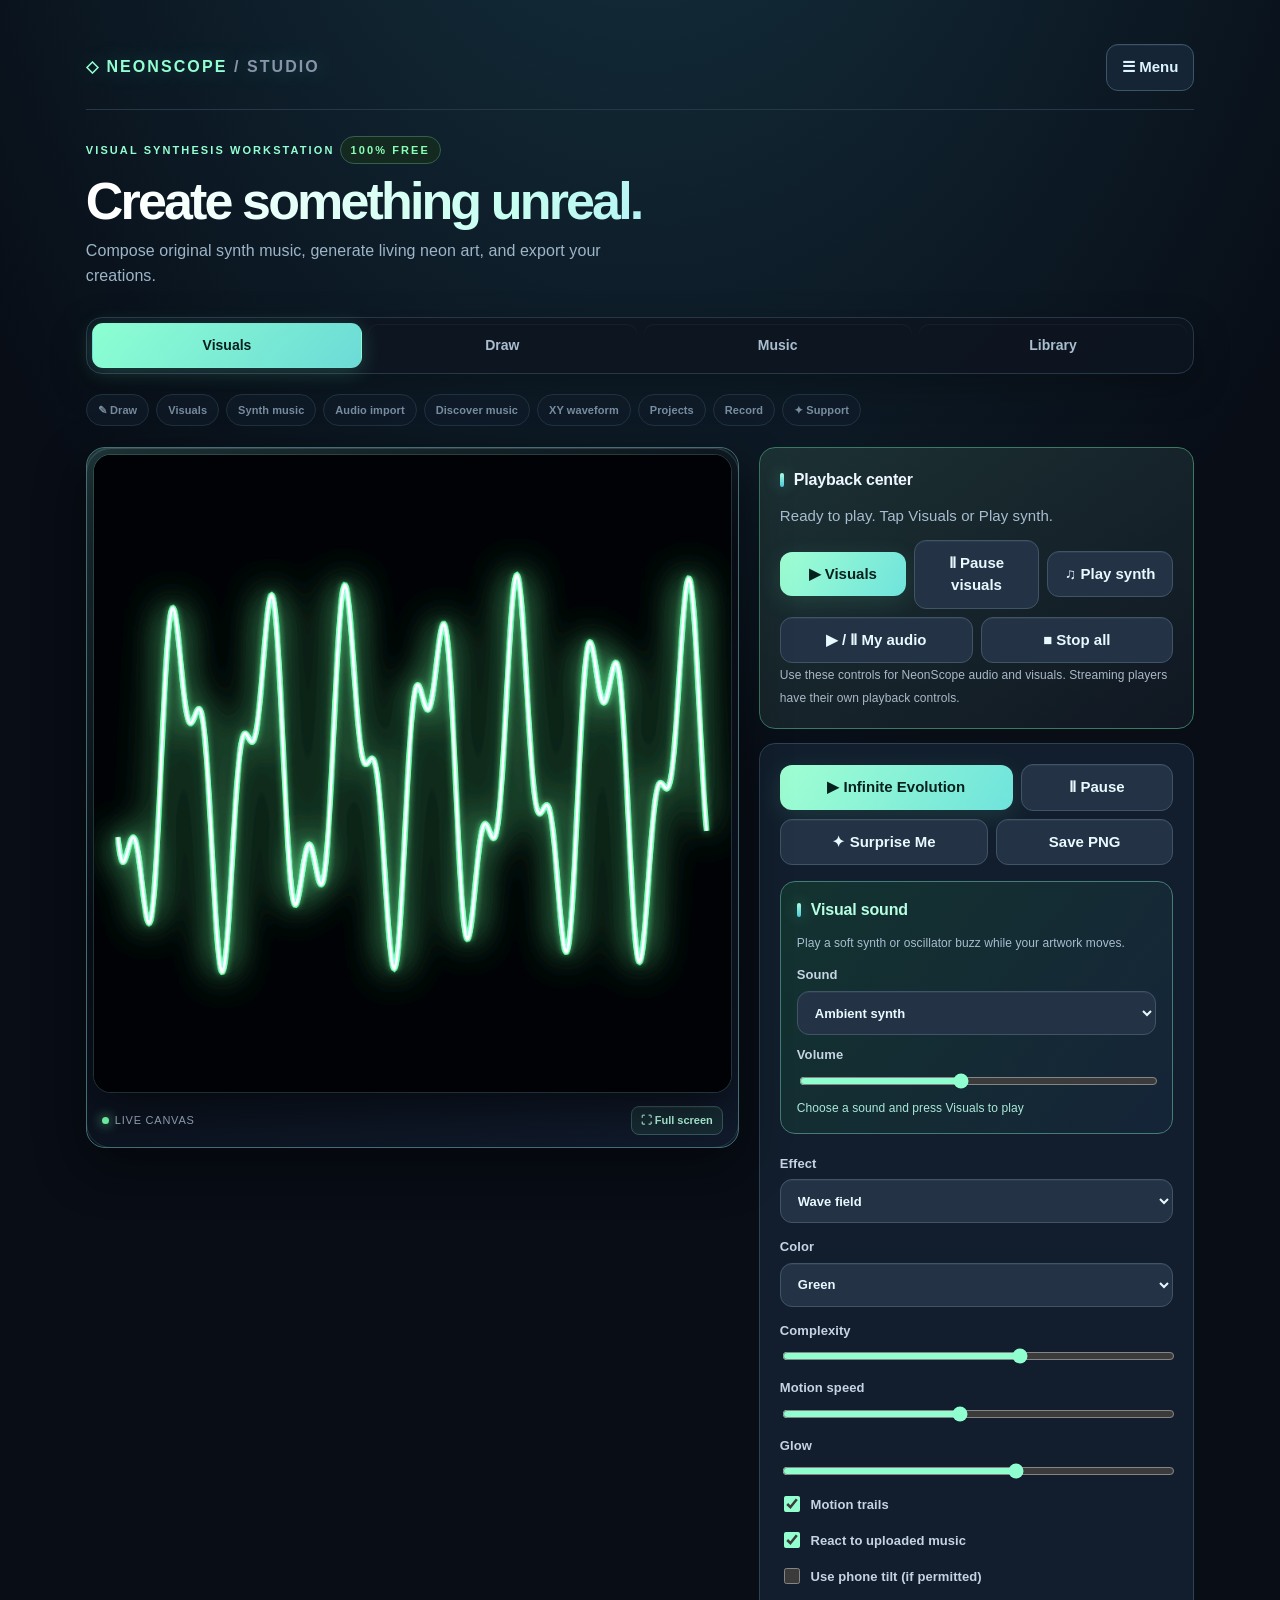
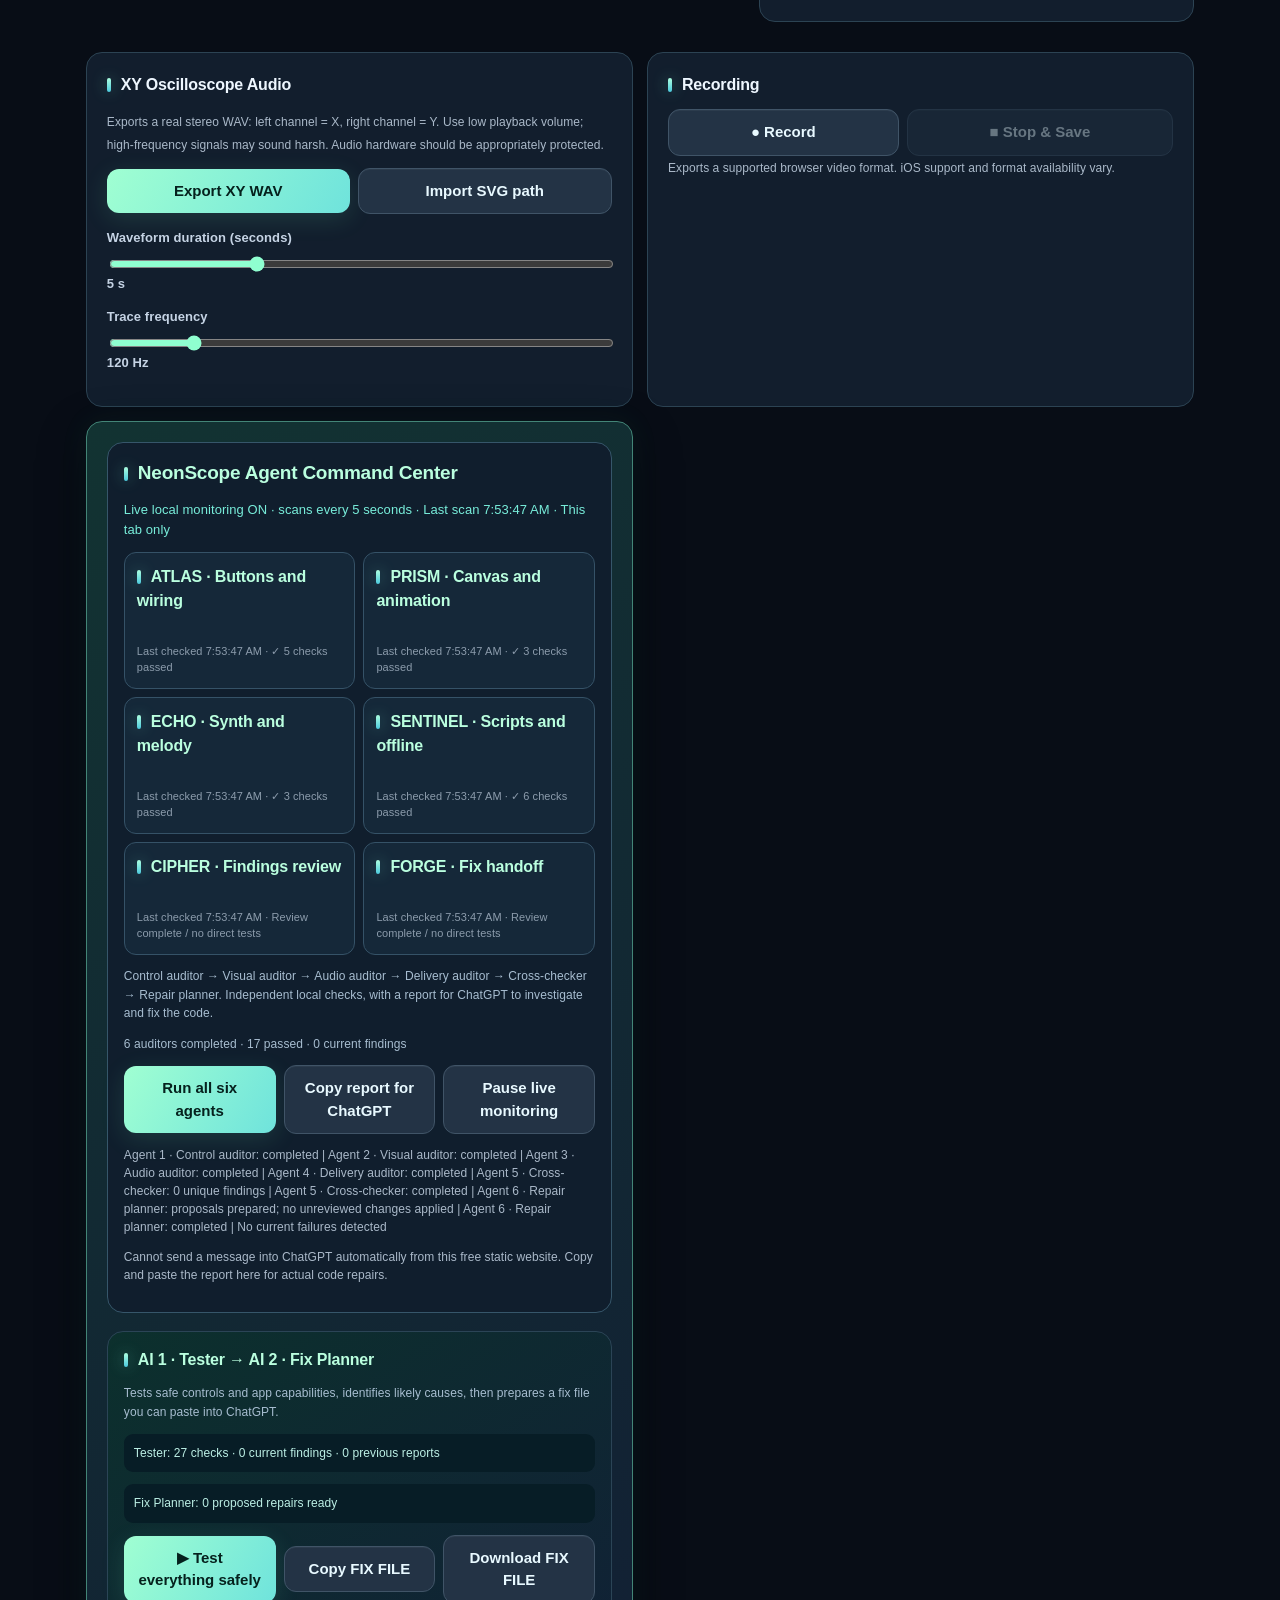
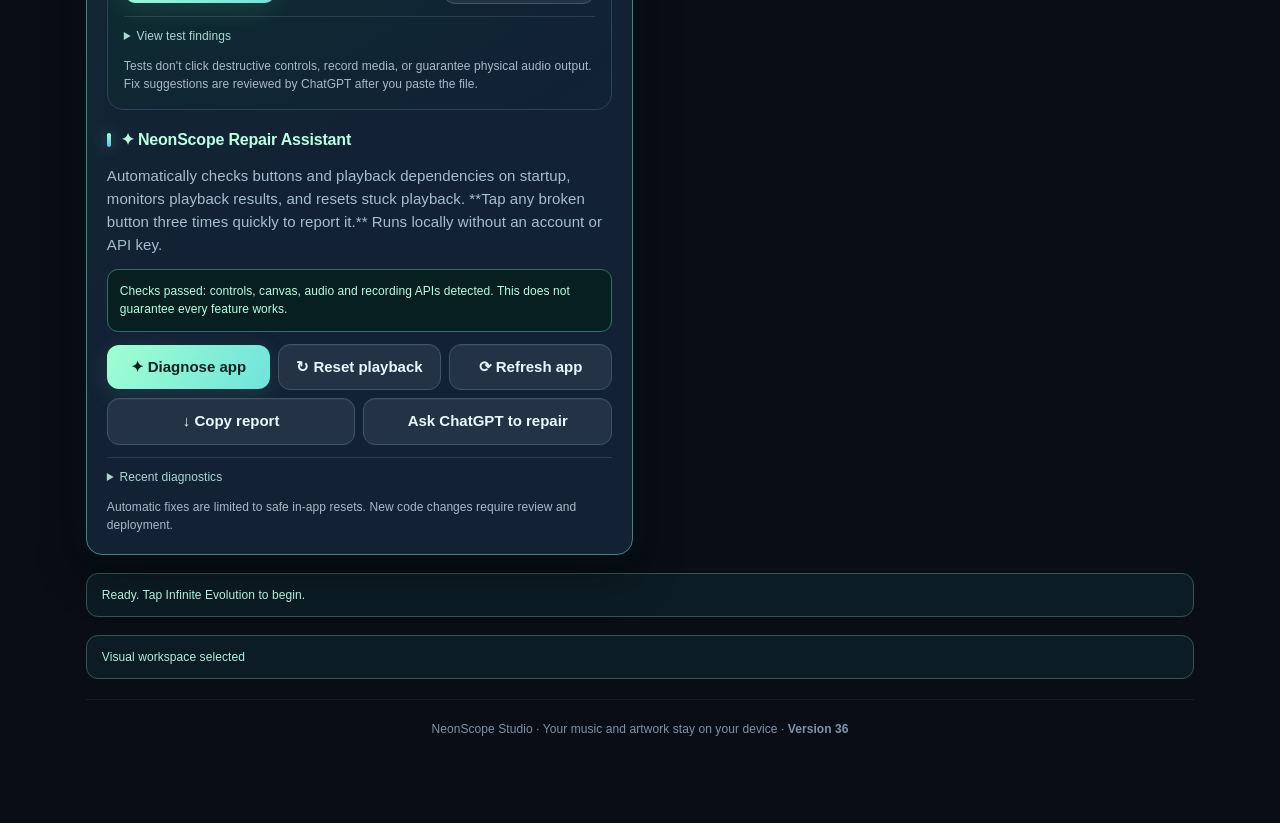
==== commit bceb39d5: "Release V36 visual playback and diagnostic accuracy fixes" ====
--- a/index.html
+++ b/index.html
@@ -1,5 +1,5 @@
 <!doctype html><html lang="en"><head><meta charset="utf-8"><meta name="viewport" content="width=device-width,initial-scale=1,viewport-fit=cover"><meta name="theme-color" content="#070a10"><link rel="manifest" href="./manifest.webmanifest"><title>NeonScope Studio</title><style>
-*{box-sizing:border-box}body{margin:0;background:#070a10;color:#e8fff4;font:15px system-ui,sans-serif}main{max-width:960px;margin:auto;padding:16px}h1{font-size:27px;color:#72ff9c;margin:8px 0}a{color:#72ff9c}canvas{display:block;width:100%;aspect-ratio:1;background:#010306;border:1px solid #32443d;border-radius:16px;touch-action:none}section{background:#121c1b;border:1px solid #30423c;border-radius:14px;padding:14px;margin:12px 0}button,select,input[type=file]{font:inherit}button,select{border:1px solid #46645a;background:#23332f;color:white;padding:10px;border-radius:9px}button{cursor:pointer}button.primary{background:#70ff9b;color:#001d0c;font-weight:700}.flex{display:flex;gap:8px;flex-wrap:wrap;align-items:center}label{display:block;margin:12px 0}input[type=range]{width:100%;accent-color:#70ff9b}small,#status{color:#a9bdb6}input[type=text]{width:100%;padding:10px;border:1px solid #46645a;border-radius:8px;background:#101917;color:white}.meter{height:5px;background:#273e35;border-radius:8px;overflow:hidden}#bar{height:100%;width:0;background:#70ff9b}</style><link rel="stylesheet" href="./studio.css?build=35"><link rel="stylesheet" href="./studio-polish.css?build=35"></head><body><main><header class="brand"><div class="brand-mark">◇ NEONSCOPE <span style="color:#8794a9">/ STUDIO</span></div><div class="support-menu-wrap"><button id="supportMenuToggle" type="button" aria-expanded="false" aria-controls="supportMenu" aria-label="Open three-line menu">☰ Menu</button><nav id="supportMenu" hidden aria-label="Site menu"><button id="supportOpen" type="button">Support & Fix</button></nav></div></header><div id="studioHome"><div class="hero"><div class="eyebrow">Visual synthesis workstation <span class="pill">100% Free</span></div><h1>Create something unreal.</h1><p>Compose original synth music, generate living neon art, and export your creations.</p></div><nav class="tool-nav" aria-label="Studio tools"><button id="tabVisual" data-studio-tab="visual" type="button">Visuals</button><button id="tabDraw" data-studio-tab="draw" type="button">Draw</button><button id="tabMusic" data-studio-tab="music" type="button">Music</button><button id="tabLibrary" data-studio-tab="library" type="button">Library</button></nav><nav class="tool-nav quick-links" aria-label="Quick links"><a href="#draw-tools">✎ Draw</a><a href="#visual-controls">Visuals</a><a href="#synth-tools">Synth music</a><a href="#music-tools">Audio import</a><a href="#discover-tools">Discover music</a><a href="#xy-tools">XY waveform</a><a href="#project-tools">Projects</a><a href="#record-tools">Record</a><a href="#support" id="supportShortcut">✦ Support</a></nav><div class="workspace"><div class="visual-column"><div class="visual-frame" id="visualStage"><div class="canvas-stack"><canvas id="view" width="800" height="800" aria-label="Interactive neon artwork"></canvas><canvas id="drawLayer" width="800" height="800" aria-label="Draw on canvas using touch or mouse"></canvas></div><div class="visual-footer"><span><span class="live-dot"></span>Live canvas</span><button id="fullScreen" type="button">⛶ Full screen</button><button id="closeFullScreen" type="button">✕ Close</button></div></div></div><div class="controls"><section id="draw-tools"><strong>Finger Drawing</strong><p>Draw directly on the glowing canvas with your finger. Your drawing stays visible above the visual effects.</p><div class="flex"><button id="drawToggle" type="button" class="primary">✎ Draw with finger</button><button id="drawUndo" type="button">↶ Undo</button><button id="drawRedo" type="button">↷ Redo</button><button id="drawClear" type="button">✕ Clear</button><button id="drawSound" type="button">♫ Play melody + animate</button><button id="drawSave" type="button">↓ Save drawing PNG</button><button id="drawWav" type="button">↓ Melody WAV</button></div><div class="draw-motion-panel"><strong>Living drawing</strong><p>Turn your finger-drawn lines into continuously moving neon art.</p><label>Animation style <select id="drawMotion"><option value="pulse">Breathing pulse</option><option value="flow">Liquid flow</option><option value="orbit">Slow orbit</option><option value="kaleido">Kaleidoscope</option></select></label><label>Movement amount <input id="drawMotionStrength" type="range" min="5" max="100" value="45"><span id="drawMotionStrengthValue">45</span>%</label><label>Animation speed <input id="drawMotionSpeed" type="range" min="10" max="150" value="50"><span id="drawMotionSpeedValue">50</span>%</label><button id="drawMotionPlay" type="button" class="primary">▶ Animate drawing</button></div><label>Brush thickness <input id="brushSize" type="range" min="1" max="20" value="3"><span id="brushSizeValue">3</span> px</label><p id="drawStatus" role="status">Ready to draw</p></section><section class="transport"><strong>Playback center</strong><p id="transportStatus" role="status" aria-live="polite">Ready to play. Tap Visuals or Play synth.</p><div class="flex"><button id="transportVisual" class="primary" type="button">▶ Visuals</button><button id="transportPause" type="button">Ⅱ Pause visuals</button><button id="transportSynth" type="button">♫ Play synth</button><button id="transportAudio" type="button">▶ / Ⅱ My audio</button><button id="transportStop" type="button">■ Stop all</button></div><small>Use these controls for NeonScope audio and visuals. Streaming players have their own playback controls.</small></section><section id="visual-controls"><div class="flex"><button id="evolve" class="primary">▶ Infinite Evolution</button><button id="freeze">Ⅱ Pause</button><button id="random">✦ Surprise Me</button><button id="save">Save PNG</button></div><div class="visual-sound-controls"><strong>Visual sound</strong><p>Play a soft synth or oscillator buzz while your artwork moves.</p><label>Sound <select id="visualSoundMode"><option value="synth" selected>Ambient synth</option><option value="buzz">Soft oscillator buzz</option><option value="off">Silent visuals</option></select></label><label>Volume <input id="visualSoundVolume" type="range" min="0" max="100" value="45"></label><small id="visualSoundStatus" role="status">Choose a sound and press Visuals to play</small></div><label>Effect <select id="effect"><option value="flower">Evolving flowers</option><option value="attractor">Strange attractor</option><option value="spiral">Galactic spiral</option><option value="lissajous">XY Lissajous</option><option value="particles">Particle field</option><option value="wire">3D wireframe</option><option value="kaleido">Kaleidoscope</option><option value="wave" selected>Wave field</option></select></label><label>Color <select id="color"><option value="#70ff9b">Green</option><option value="#5bdcff">Cyan</option><option value="#b579ff">Violet</option><option value="#ff65b6">Pink</option><option value="#ffffff">White</option></select></label><label>Complexity <input id="complexity" type="range" min="10" max="100" value="65"></label><label>Motion speed <input id="speed" type="range" min="0" max="100" value="45"></label><label>Glow <input id="glow" type="range" min="0" max="100" value="60"></label><label><input type="checkbox" id="trails" checked> Motion trails</label><label><input type="checkbox" id="react" checked> React to uploaded music</label><label><input type="checkbox" id="tilt"> Use phone tilt (if permitted)</label></section><section id="synth-tools"><strong>Original Synth Song Studio</strong><p><small>NeonScope composes its own original instrumental loops on your device. No music uploads or paid AI required.</small></p><h2 id="synthName" style="font-size:20px;color:#70ff9b">New Song</h2><label>Song style <select id="synthMood"><option value="dream">Dreamwave</option><option value="arcade">Retro arcade</option><option value="space">Space ambient</option><option value="chill">Chill synth</option><option value="dark">Dark electronic</option></select></label><label>Tempo (BPM) <input id="synthTempo" type="range" min="60" max="180" value="90" oninput="document.getElementById('tempoValue').textContent=this.value"><span id="tempoValue">90</span></label><label>Volume <input id="synthVolume" type="range" min="0" max="60" value="25"></label><div class="flex"><button id="synthGenerate" class="primary">✦ Compose New Song</button><button id="synthPlay">▶ Play</button><button id="synthStop">■ Stop</button><button id="synthExport">↓ Export Song WAV</button></div><div class="meter"><div id="synthMeter" style="width:0;height:100%;background:#70ff9b"></div></div><p id="synthStatus" role="status">Ready</p></section></div></div><div class="bottom-tools"><section id="preset-tools"><strong>Preset gallery</strong><p>Try a look instantly, or save your own favorite visual settings on this device.</p><div class="flex" id="starterPresets"></div><label>Preset name<input id="presetName" type="text" maxlength="60" placeholder="My favorite glow"></label><div class="flex"><button id="presetSave" type="button" class="primary">Save preset</button><select id="presetList" aria-label="Saved presets"></select><button id="presetLoad" type="button">Load</button><button id="presetDelete" type="button">Delete</button></div></section><section id="discover-tools"><strong>Music discovery</strong><p><small>Find new sounds on your favorite services. Official embeds play independently of NeonScope's visual audio analyser.</small></p><div class="service-tabs" role="group" aria-label="Music service"><button type="button" data-service="apple">Apple Music</button><button type="button" data-service="spotify">Spotify</button><button type="button" data-service="youtube">YouTube</button></div><label>Find an artist, track, or playlist<input id="discoverQuery" type="text" placeholder="Search for synthwave, electronic, ambient…"></label><button id="discoverOpen" type="button" class="primary">Search YouTube</button><label>Paste a music or video link<input id="discoverLink" type="text" inputmode="url" placeholder="https://…"></label><div class="flex"><button id="discoverEmbed" type="button">▶ Load official player</button><button id="discoverClear" type="button">✕ Clear player</button></div><p id="discoverHint"><small>Paste a supported service link to try its official player.</small></p><div id="discoverPlayer"></div><p id="discoveryStatus" role="status"><small>Choose a service to get started.</small></p><p><small>Some tracks require a subscription or may not allow embedding. To make visuals react to audio, import a file you have permission to use or play a NeonScope synth song.</small></p></section><section id="sequencer-tools"><strong>Beat sequencer</strong><p>Build a 16-step original beat using kick, snare, hi-hat, and bass. Tap the squares to change the pattern.</p><label>Tempo <input id="beatTempo" type="range" min="60" max="180" value="110"><span id="beatBpm">110</span> BPM</label><div id="beatGrid" class="beat-grid" aria-label="Four-track sixteen-step beat grid"></div><div class="flex"><button id="beatPlay" type="button" class="primary">▶ Play beat</button><button id="beatRandom" type="button">✦ Randomize</button><button id="beatClear" type="button">Clear</button><button id="beatSave" type="button">↓ Save beat</button><button id="beatLoad" type="button">↑ Load beat</button><input id="beatFile" type="file" accept=".json,application/json" hidden></div><p id="beatStatus" role="status">Ready</p></section><section id="music-tools"><strong>Music import</strong><label>Upload local audio <input id="music" type="file" accept="audio/*"></label><audio id="player" controls style="width:100%"></audio><div class="meter"><div id="bar"></div></div></section><section id="xy-tools"><strong>XY Oscilloscope Audio</strong><p><small>Exports a real stereo WAV: left channel = X, right channel = Y. Use low playback volume; high-frequency signals may sound harsh. Audio hardware should be appropriately protected.</small></p><div class="flex"><button id="wav" class="primary">Export XY WAV</button><button id="svg">Import SVG path</button><input id="svgFile" type="file" accept=".svg,image/svg+xml" hidden></div><label>Waveform duration (seconds) <input id="duration" type="range" min="1" max="15" value="5"><span id="durValue">5 s</span></label><label>Trace frequency <input id="trace" type="range" min="30" max="600" value="120"><span id="traceValue">120 Hz</span></label></section><section id="project-tools"><strong>Projects</strong><label>Project name <input id="name" type="text" value="My NeonScope Art" maxlength="80"></label><div class="flex"><button id="store">Save on this device</button><button id="restore">Load saved project</button><button id="export">Export project JSON</button><button id="import">Import project JSON</button><input id="jsonFile" type="file" accept=".json,application/json" hidden></div></section><section id="record-tools"><strong>Recording</strong><div class="flex"><button id="record">● Record</button><button id="stopRecord" disabled>■ Stop & Save</button></div><small>Exports a supported browser video format. iOS support and format availability vary.</small></section><div id="repairOriginalPosition"><section id="repair-tools" aria-label="NeonScope Repair Assistant"><div class="agent-workflow" id="repairCouncil"><strong>NeonScope Agent Command Center</strong><p id="councilHeartbeat" role="status">Live monitoring starting…</p><div id="councilDashboard" class="council-dashboard" aria-label="Agent live status"></div><p>Control auditor → Visual auditor → Audio auditor → Delivery auditor → Cross-checker → Repair planner. Independent local checks, with a report for ChatGPT to investigate and fix the code.</p><p id="councilStatus" role="status">Preparing six auditors…</p><div class="flex"><button id="councilRun" type="button" class="primary">Run all six agents</button><button id="councilCopy" type="button">Copy report for ChatGPT</button><button id="councilToggle" type="button">Pause live monitoring</button></div><small id="councilDetails"></small><p><small>Cannot send a message into ChatGPT automatically from this free static website. Copy and paste the report here for actual code repairs.</small></p></div><div id="agent-workflow" class="agent-workflow"><strong>AI 1 · Tester → AI 2 · Fix Planner</strong><p>Tests safe controls and app capabilities, identifies likely causes, then prepares a fix file you can paste into ChatGPT.</p><p id="agentOneStatus" role="status">Tester waiting…</p><p id="agentTwoStatus" role="status">Fix Planner waiting…</p><div class="flex"><button id="agentRun" type="button" class="primary">▶ Test everything safely</button><button id="agentCopy" type="button">Copy FIX FILE</button><button id="agentDownload" type="button">Download FIX FILE</button></div><p id="agentCopyStatus" role="status"></p><details><summary>View test findings</summary><div id="agentFindings"></div></details><small>Tests don't click destructive controls, record media, or guarantee physical audio output. Fix suggestions are reviewed by ChatGPT after you paste the file.</small></div><strong><span aria-hidden="true">✦</span> NeonScope Repair Assistant</strong><p>Automatically checks buttons and playback dependencies on startup, monitors playback results, and resets stuck playback. **Tap any broken button three times quickly to report it.** Runs locally without an account or API key.</p><p id="repairStatus" role="status" aria-live="polite">Starting diagnostics…</p><p id="repairDetails" hidden></p><div id="repairReportForm" hidden><p><strong>Report broken control</strong></p><p id="repairTarget"></p><label for="repairDescription">What happened when you tapped it?</label><textarea id="repairDescription" rows="3" maxlength="500" placeholder="Example: I pressed Play but there was no sound."></textarea><div class="flex"><button id="repairSubmit" type="button" class="primary">Save broken button report</button><button id="repairCancel" type="button">Cancel</button></div></div><div class="flex"><button id="repairScan" type="button" class="primary">✦ Diagnose app</button><button id="repairStop" type="button">↻ Reset playback</button><button id="repairRefresh" type="button">⟳ Refresh app</button><button id="repairCopy" type="button">↓ Copy report</button><button id="repairHelp" type="button">Ask ChatGPT to repair</button></div><details><summary>Recent diagnostics</summary><div id="repairLog"></div></details><small>Automatic fixes are limited to safe in-app resets. New code changes require review and deployment.</small></section></div></div><p id="status" role="status">Ready. Tap Infinite Evolution to begin.</p><p id="studioNotice" role="status" class="studio-notice">Choose a workspace above.</p><div class="footer-note">NeonScope Studio · Your music and artwork stay on your device · <strong>Version 35</strong></div></div><section id="supportPage" hidden aria-label="Support and repairs"><div class="support-page-head"><button id="supportBack" type="button">← Back to Studio</button><h1>Support & Fix</h1><p>Fix playback, run the named agent diagnostics, and send a detailed report to ChatGPT.</p></div><div class="support-actions"><button id="supportQuickFix" type="button" class="primary">↻ Reset playback</button><button id="supportRun" type="button">Run six-agent check</button><button id="supportCopy" type="button">Copy repair report</button></div><p id="supportFixStatus" role="status">Choose an action to get started.</p></section></main><script>
+*{box-sizing:border-box}body{margin:0;background:#070a10;color:#e8fff4;font:15px system-ui,sans-serif}main{max-width:960px;margin:auto;padding:16px}h1{font-size:27px;color:#72ff9c;margin:8px 0}a{color:#72ff9c}canvas{display:block;width:100%;aspect-ratio:1;background:#010306;border:1px solid #32443d;border-radius:16px;touch-action:none}section{background:#121c1b;border:1px solid #30423c;border-radius:14px;padding:14px;margin:12px 0}button,select,input[type=file]{font:inherit}button,select{border:1px solid #46645a;background:#23332f;color:white;padding:10px;border-radius:9px}button{cursor:pointer}button.primary{background:#70ff9b;color:#001d0c;font-weight:700}.flex{display:flex;gap:8px;flex-wrap:wrap;align-items:center}label{display:block;margin:12px 0}input[type=range]{width:100%;accent-color:#70ff9b}small,#status{color:#a9bdb6}input[type=text]{width:100%;padding:10px;border:1px solid #46645a;border-radius:8px;background:#101917;color:white}.meter{height:5px;background:#273e35;border-radius:8px;overflow:hidden}#bar{height:100%;width:0;background:#70ff9b}</style><link rel="stylesheet" href="./studio.css?build=36"><link rel="stylesheet" href="./studio-polish.css?build=36"></head><body><main><header class="brand"><div class="brand-mark">◇ NEONSCOPE <span style="color:#8794a9">/ STUDIO</span></div><div class="support-menu-wrap"><button id="supportMenuToggle" type="button" aria-expanded="false" aria-controls="supportMenu" aria-label="Open three-line menu">☰ Menu</button><nav id="supportMenu" hidden aria-label="Site menu"><button id="supportOpen" type="button">Support & Fix</button></nav></div></header><div id="studioHome"><div class="hero"><div class="eyebrow">Visual synthesis workstation <span class="pill">100% Free</span></div><h1>Create something unreal.</h1><p>Compose original synth music, generate living neon art, and export your creations.</p></div><nav class="tool-nav" aria-label="Studio tools"><button id="tabVisual" data-studio-tab="visual" type="button">Visuals</button><button id="tabDraw" data-studio-tab="draw" type="button">Draw</button><button id="tabMusic" data-studio-tab="music" type="button">Music</button><button id="tabLibrary" data-studio-tab="library" type="button">Library</button></nav><nav class="tool-nav quick-links" aria-label="Quick links"><a href="#draw-tools">✎ Draw</a><a href="#visual-controls">Visuals</a><a href="#synth-tools">Synth music</a><a href="#music-tools">Audio import</a><a href="#discover-tools">Discover music</a><a href="#xy-tools">XY waveform</a><a href="#project-tools">Projects</a><a href="#record-tools">Record</a><a href="#support" id="supportShortcut">✦ Support</a></nav><div class="workspace"><div class="visual-column"><div class="visual-frame" id="visualStage"><div class="canvas-stack"><canvas id="view" width="800" height="800" aria-label="Interactive neon artwork"></canvas><canvas id="drawLayer" width="800" height="800" aria-label="Draw on canvas using touch or mouse"></canvas></div><div class="visual-footer"><span><span class="live-dot"></span>Live canvas</span><button id="fullScreen" type="button">⛶ Full screen</button><button id="closeFullScreen" type="button">✕ Close</button></div></div></div><div class="controls"><section id="draw-tools"><strong>Finger Drawing</strong><p>Draw directly on the glowing canvas with your finger. Your drawing stays visible above the visual effects.</p><div class="flex"><button id="drawToggle" type="button" class="primary">✎ Draw with finger</button><button id="drawUndo" type="button">↶ Undo</button><button id="drawRedo" type="button">↷ Redo</button><button id="drawClear" type="button">✕ Clear</button><button id="drawSound" type="button">♫ Play melody + animate</button><button id="drawSave" type="button">↓ Save drawing PNG</button><button id="drawWav" type="button">↓ Melody WAV</button></div><div class="draw-motion-panel"><strong>Living drawing</strong><p>Turn your finger-drawn lines into continuously moving neon art.</p><label>Animation style <select id="drawMotion"><option value="pulse">Breathing pulse</option><option value="flow">Liquid flow</option><option value="orbit">Slow orbit</option><option value="kaleido">Kaleidoscope</option></select></label><label>Movement amount <input id="drawMotionStrength" type="range" min="5" max="100" value="45"><span id="drawMotionStrengthValue">45</span>%</label><label>Animation speed <input id="drawMotionSpeed" type="range" min="10" max="150" value="50"><span id="drawMotionSpeedValue">50</span>%</label><button id="drawMotionPlay" type="button" class="primary">▶ Animate drawing</button></div><label>Brush thickness <input id="brushSize" type="range" min="1" max="20" value="3"><span id="brushSizeValue">3</span> px</label><p id="drawStatus" role="status">Ready to draw</p></section><section class="transport"><strong>Playback center</strong><p id="transportStatus" role="status" aria-live="polite">Ready to play. Tap Visuals or Play synth.</p><div class="flex"><button id="transportVisual" class="primary" type="button">▶ Visuals</button><button id="transportPause" type="button">Ⅱ Pause visuals</button><button id="transportSynth" type="button">♫ Play synth</button><button id="transportAudio" type="button">▶ / Ⅱ My audio</button><button id="transportStop" type="button">■ Stop all</button></div><small>Use these controls for NeonScope audio and visuals. Streaming players have their own playback controls.</small></section><section id="visual-controls"><div class="flex"><button id="evolve" class="primary">▶ Infinite Evolution</button><button id="freeze">Ⅱ Pause</button><button id="random">✦ Surprise Me</button><button id="save">Save PNG</button></div><div class="visual-sound-controls"><strong>Visual sound</strong><p>Play a soft synth or oscillator buzz while your artwork moves.</p><label>Sound <select id="visualSoundMode"><option value="synth" selected>Ambient synth</option><option value="buzz">Soft oscillator buzz</option><option value="off">Silent visuals</option></select></label><label>Volume <input id="visualSoundVolume" type="range" min="0" max="100" value="45"></label><small id="visualSoundStatus" role="status">Choose a sound and press Visuals to play</small></div><label>Effect <select id="effect"><option value="flower">Evolving flowers</option><option value="attractor">Strange attractor</option><option value="spiral">Galactic spiral</option><option value="lissajous">XY Lissajous</option><option value="particles">Particle field</option><option value="wire">3D wireframe</option><option value="kaleido">Kaleidoscope</option><option value="wave" selected>Wave field</option></select></label><label>Color <select id="color"><option value="#70ff9b">Green</option><option value="#5bdcff">Cyan</option><option value="#b579ff">Violet</option><option value="#ff65b6">Pink</option><option value="#ffffff">White</option></select></label><label>Complexity <input id="complexity" type="range" min="10" max="100" value="65"></label><label>Motion speed <input id="speed" type="range" min="0" max="100" value="45"></label><label>Glow <input id="glow" type="range" min="0" max="100" value="60"></label><label><input type="checkbox" id="trails" checked> Motion trails</label><label><input type="checkbox" id="react" checked> React to uploaded music</label><label><input type="checkbox" id="tilt"> Use phone tilt (if permitted)</label></section><section id="synth-tools"><strong>Original Synth Song Studio</strong><p><small>NeonScope composes its own original instrumental loops on your device. No music uploads or paid AI required.</small></p><h2 id="synthName" style="font-size:20px;color:#70ff9b">New Song</h2><label>Song style <select id="synthMood"><option value="dream">Dreamwave</option><option value="arcade">Retro arcade</option><option value="space">Space ambient</option><option value="chill">Chill synth</option><option value="dark">Dark electronic</option></select></label><label>Tempo (BPM) <input id="synthTempo" type="range" min="60" max="180" value="90" oninput="document.getElementById('tempoValue').textContent=this.value"><span id="tempoValue">90</span></label><label>Volume <input id="synthVolume" type="range" min="0" max="60" value="25"></label><div class="flex"><button id="synthGenerate" class="primary">✦ Compose New Song</button><button id="synthPlay">▶ Play</button><button id="synthStop">■ Stop</button><button id="synthExport">↓ Export Song WAV</button></div><div class="meter"><div id="synthMeter" style="width:0;height:100%;background:#70ff9b"></div></div><p id="synthStatus" role="status">Ready</p></section></div></div><div class="bottom-tools"><section id="preset-tools"><strong>Preset gallery</strong><p>Try a look instantly, or save your own favorite visual settings on this device.</p><div class="flex" id="starterPresets"></div><label>Preset name<input id="presetName" type="text" maxlength="60" placeholder="My favorite glow"></label><div class="flex"><button id="presetSave" type="button" class="primary">Save preset</button><select id="presetList" aria-label="Saved presets"></select><button id="presetLoad" type="button">Load</button><button id="presetDelete" type="button">Delete</button></div></section><section id="discover-tools"><strong>Music discovery</strong><p><small>Find new sounds on your favorite services. Official embeds play independently of NeonScope's visual audio analyser.</small></p><div class="service-tabs" role="group" aria-label="Music service"><button type="button" data-service="apple">Apple Music</button><button type="button" data-service="spotify">Spotify</button><button type="button" data-service="youtube">YouTube</button></div><label>Find an artist, track, or playlist<input id="discoverQuery" type="text" placeholder="Search for synthwave, electronic, ambient…"></label><button id="discoverOpen" type="button" class="primary">Search YouTube</button><label>Paste a music or video link<input id="discoverLink" type="text" inputmode="url" placeholder="https://…"></label><div class="flex"><button id="discoverEmbed" type="button">▶ Load official player</button><button id="discoverClear" type="button">✕ Clear player</button></div><p id="discoverHint"><small>Paste a supported service link to try its official player.</small></p><div id="discoverPlayer"></div><p id="discoveryStatus" role="status"><small>Choose a service to get started.</small></p><p><small>Some tracks require a subscription or may not allow embedding. To make visuals react to audio, import a file you have permission to use or play a NeonScope synth song.</small></p></section><section id="sequencer-tools"><strong>Beat sequencer</strong><p>Build a 16-step original beat using kick, snare, hi-hat, and bass. Tap the squares to change the pattern.</p><label>Tempo <input id="beatTempo" type="range" min="60" max="180" value="110"><span id="beatBpm">110</span> BPM</label><div id="beatGrid" class="beat-grid" aria-label="Four-track sixteen-step beat grid"></div><div class="flex"><button id="beatPlay" type="button" class="primary">▶ Play beat</button><button id="beatRandom" type="button">✦ Randomize</button><button id="beatClear" type="button">Clear</button><button id="beatSave" type="button">↓ Save beat</button><button id="beatLoad" type="button">↑ Load beat</button><input id="beatFile" type="file" accept=".json,application/json" hidden></div><p id="beatStatus" role="status">Ready</p></section><section id="music-tools"><strong>Music import</strong><label>Upload local audio <input id="music" type="file" accept="audio/*"></label><audio id="player" controls style="width:100%"></audio><div class="meter"><div id="bar"></div></div></section><section id="xy-tools"><strong>XY Oscilloscope Audio</strong><p><small>Exports a real stereo WAV: left channel = X, right channel = Y. Use low playback volume; high-frequency signals may sound harsh. Audio hardware should be appropriately protected.</small></p><div class="flex"><button id="wav" class="primary">Export XY WAV</button><button id="svg">Import SVG path</button><input id="svgFile" type="file" accept=".svg,image/svg+xml" hidden></div><label>Waveform duration (seconds) <input id="duration" type="range" min="1" max="15" value="5"><span id="durValue">5 s</span></label><label>Trace frequency <input id="trace" type="range" min="30" max="600" value="120"><span id="traceValue">120 Hz</span></label></section><section id="project-tools"><strong>Projects</strong><label>Project name <input id="name" type="text" value="My NeonScope Art" maxlength="80"></label><div class="flex"><button id="store">Save on this device</button><button id="restore">Load saved project</button><button id="export">Export project JSON</button><button id="import">Import project JSON</button><input id="jsonFile" type="file" accept=".json,application/json" hidden></div></section><section id="record-tools"><strong>Recording</strong><div class="flex"><button id="record">● Record</button><button id="stopRecord" disabled>■ Stop & Save</button></div><small>Exports a supported browser video format. iOS support and format availability vary.</small></section><div id="repairOriginalPosition"><section id="repair-tools" aria-label="NeonScope Repair Assistant"><div class="agent-workflow" id="repairCouncil"><strong>NeonScope Agent Command Center</strong><p id="councilHeartbeat" role="status">Live monitoring starting…</p><div id="councilDashboard" class="council-dashboard" aria-label="Agent live status"></div><p>Control auditor → Visual auditor → Audio auditor → Delivery auditor → Cross-checker → Repair planner. Independent local checks, with a report for ChatGPT to investigate and fix the code.</p><p id="councilStatus" role="status">Preparing six auditors…</p><div class="flex"><button id="councilRun" type="button" class="primary">Run all six agents</button><button id="councilCopy" type="button">Copy report for ChatGPT</button><button id="councilToggle" type="button">Pause live monitoring</button></div><small id="councilDetails"></small><p><small>Cannot send a message into ChatGPT automatically from this free static website. Copy and paste the report here for actual code repairs.</small></p></div><div id="agent-workflow" class="agent-workflow"><strong>AI 1 · Tester → AI 2 · Fix Planner</strong><p>Tests safe controls and app capabilities, identifies likely causes, then prepares a fix file you can paste into ChatGPT.</p><p id="agentOneStatus" role="status">Tester waiting…</p><p id="agentTwoStatus" role="status">Fix Planner waiting…</p><div class="flex"><button id="agentRun" type="button" class="primary">▶ Test everything safely</button><button id="agentCopy" type="button">Copy FIX FILE</button><button id="agentDownload" type="button">Download FIX FILE</button></div><p id="agentCopyStatus" role="status"></p><details><summary>View test findings</summary><div id="agentFindings"></div></details><small>Tests don't click destructive controls, record media, or guarantee physical audio output. Fix suggestions are reviewed by ChatGPT after you paste the file.</small></div><strong><span aria-hidden="true">✦</span> NeonScope Repair Assistant</strong><p>Automatically checks buttons and playback dependencies on startup, monitors playback results, and resets stuck playback. **Tap any broken button three times quickly to report it.** Runs locally without an account or API key.</p><p id="repairStatus" role="status" aria-live="polite">Starting diagnostics…</p><p id="repairDetails" hidden></p><div id="repairReportForm" hidden><p><strong>Report broken control</strong></p><p id="repairTarget"></p><label for="repairDescription">What happened when you tapped it?</label><textarea id="repairDescription" rows="3" maxlength="500" placeholder="Example: I pressed Play but there was no sound."></textarea><div class="flex"><button id="repairSubmit" type="button" class="primary">Save broken button report</button><button id="repairCancel" type="button">Cancel</button></div></div><div class="flex"><button id="repairScan" type="button" class="primary">✦ Diagnose app</button><button id="repairStop" type="button">↻ Reset playback</button><button id="repairRefresh" type="button">⟳ Refresh app</button><button id="repairCopy" type="button">↓ Copy report</button><button id="repairHelp" type="button">Ask ChatGPT to repair</button></div><details><summary>Recent diagnostics</summary><div id="repairLog"></div></details><small>Automatic fixes are limited to safe in-app resets. New code changes require review and deployment.</small></section></div></div><p id="status" role="status">Ready. Tap Infinite Evolution to begin.</p><p id="studioNotice" role="status" class="studio-notice">Choose a workspace above.</p><div class="footer-note">NeonScope Studio · Your music and artwork stay on your device · <strong>Version 36</strong></div></div><section id="supportPage" hidden aria-label="Support and repairs"><div class="support-page-head"><button id="supportBack" type="button">← Back to Studio</button><h1>Support & Fix</h1><p>Fix playback, run the named agent diagnostics, and send a detailed report to ChatGPT.</p></div><div class="support-actions"><button id="supportQuickFix" type="button" class="primary">↻ Reset playback</button><button id="supportRun" type="button">Run six-agent check</button><button id="supportCopy" type="button">Copy repair report</button></div><p id="supportFixStatus" role="status">Choose an action to get started.</p></section></main><script>
 (()=>{'use strict';const $=id=>document.getElementById(id),c=$('view'),g=c.getContext('2d');let running=false,phase=0,last=performance.now(),points=[],audioCtx,analyser,source,frequency,energy=0,synthEnergy=0,seed=Math.random()*100,cycle=0,recorder,recordStream,chunks=[],audioURL,importedPoints=null;
 const opts=['flower','attractor','spiral','lissajous','particles','wire','kaleido','wave'];const setStatus=s=>$('status').textContent=s;const rand=()=>Math.random();const clamp=(x,a,b)=>Math.max(a,Math.min(b,x));
 function generate(t){if(importedPoints)return importedPoints;const type=$('effect').value,N=400+Math.floor(+$('complexity').value*9),arr=[],rot=t*.14,variation=Math.sin(t*.23+seed)*.7;for(let i=0;i<N;i++){const q=i/N,u=q*Math.PI*2;let x=0,y=0;
@@ -28,4 +28,4 @@
 $('record').onclick=()=>{if(recorder?.state==='recording'){setStatus('Already recording');return}if(!c.captureStream||!window.MediaRecorder){setStatus('Recording unavailable in this browser');return}try{recordStream=c.captureStream(30);const mime=['video/mp4','video/webm;codecs=vp8','video/webm'].find(t=>typeof MediaRecorder.isTypeSupported==='function'&&MediaRecorder.isTypeSupported(t));recorder=new MediaRecorder(recordStream,mime?{mimeType:mime}:undefined);chunks=[];recorder.ondataavailable=e=>{if(e.data.size)chunks.push(e.data)};recorder.onstop=()=>{const type=recorder.mimeType||'video/webm',ext=type.includes('mp4')?'mp4':'webm';if(chunks.length)download(new Blob(chunks,{type}),'neonscope-studio.'+ext);recordStream.getTracks().forEach(t=>t.stop());$('record').disabled=false;$('stopRecord').disabled=true;setStatus(chunks.length?'Recording saved':'No recording data produced by this browser')};recorder.onerror=()=>{recordStream?.getTracks().forEach(t=>t.stop());$('record').disabled=false;$('stopRecord').disabled=true;setStatus('Recording failed in this browser')};recorder.start(500);$('record').disabled=true;$('stopRecord').disabled=false;running=true;setStatus('Recording…')}catch(err){recordStream?.getTracks().forEach(t=>t.stop());$('record').disabled=false;$('stopRecord').disabled=true;setStatus('Recording error: '+err.message)}};$('stopRecord').onclick=()=>{if(recorder?.state==='recording')recorder.stop()};
 $('tilt').onchange=async e=>{if(!e.target.checked)return;try{if(typeof DeviceOrientationEvent!=='undefined'&&typeof DeviceOrientationEvent.requestPermission==='function'){const permission=await DeviceOrientationEvent.requestPermission();if(permission!=='granted')throw Error('Permission denied')}window.addEventListener('deviceorientation',event=>{if($('tilt').checked&&event.gamma!=null)seed+=event.gamma*.0004});setStatus('Tilt control enabled')}catch(err){e.target.checked=false;setStatus('Tilt unavailable: '+err.message)}};
 })();
-</script><script src="./draw.js?build=35"></script><script src="./draw-motion.js?build=35"></script><script src="./synth.js?build=35"></script><script src="./discovery.js?build=35"></script><script src="./sequencer.js?build=35"></script><script src="./workspace.js?build=35"></script><script src="./repair-assistant.js?build=35"></script><script src="./visual-sound.js?build=35"></script><script src="./repair-agents.js?build=35"></script><script src="./repair-council.js?build=35"></script><script src="./support.js?build=35"></script><script>if('serviceWorker' in navigator)window.addEventListener('load',()=>navigator.serviceWorker.register('./sw.js?build=35').catch(()=>{}));</script></body></html>+</script><script src="./draw.js?build=36"></script><script src="./draw-motion.js?build=36"></script><script src="./synth.js?build=36"></script><script src="./discovery.js?build=36"></script><script src="./sequencer.js?build=36"></script><script src="./workspace.js?build=36"></script><script src="./repair-assistant.js?build=36"></script><script src="./visual-sound.js?build=36"></script><script src="./repair-agents.js?build=36"></script><script src="./repair-council.js?build=36"></script><script src="./support.js?build=36"></script><script>if('serviceWorker' in navigator)window.addEventListener('load',()=>navigator.serviceWorker.register('./sw.js?build=36').catch(()=>{}));</script></body></html>
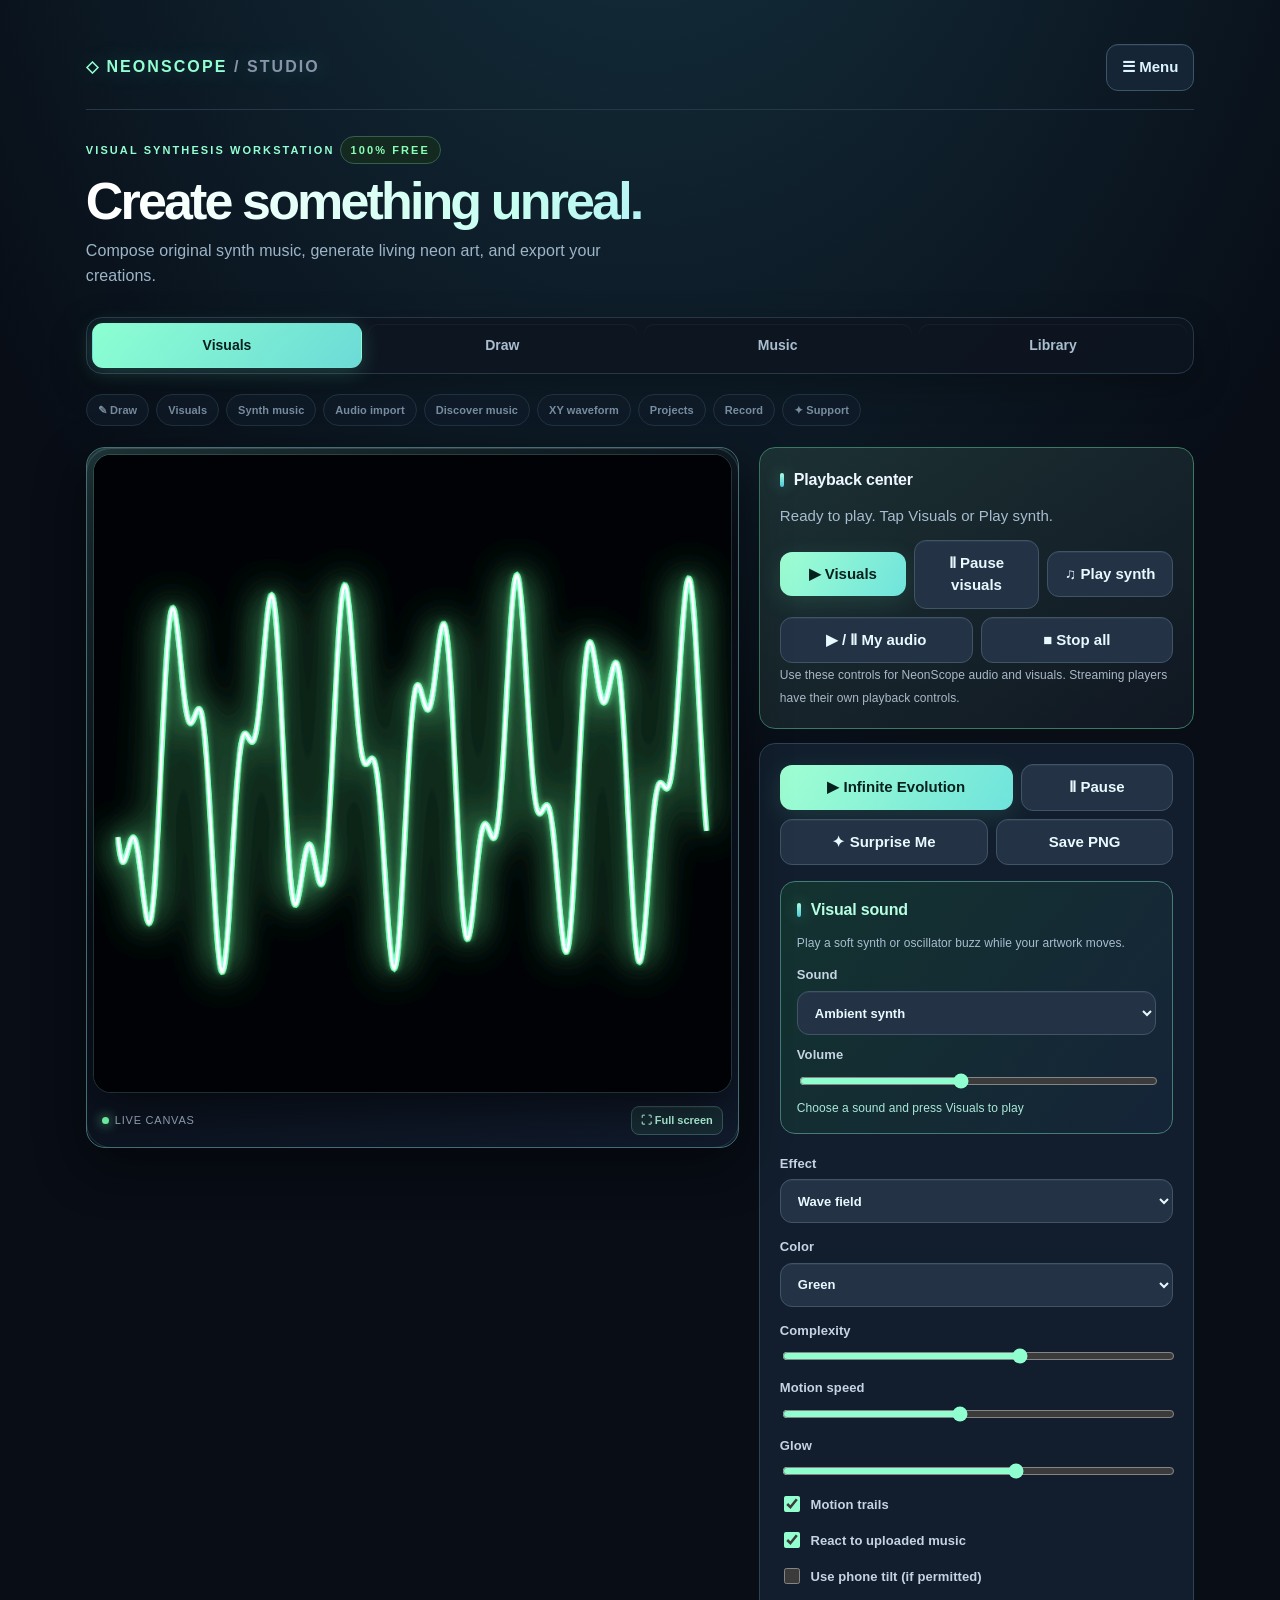
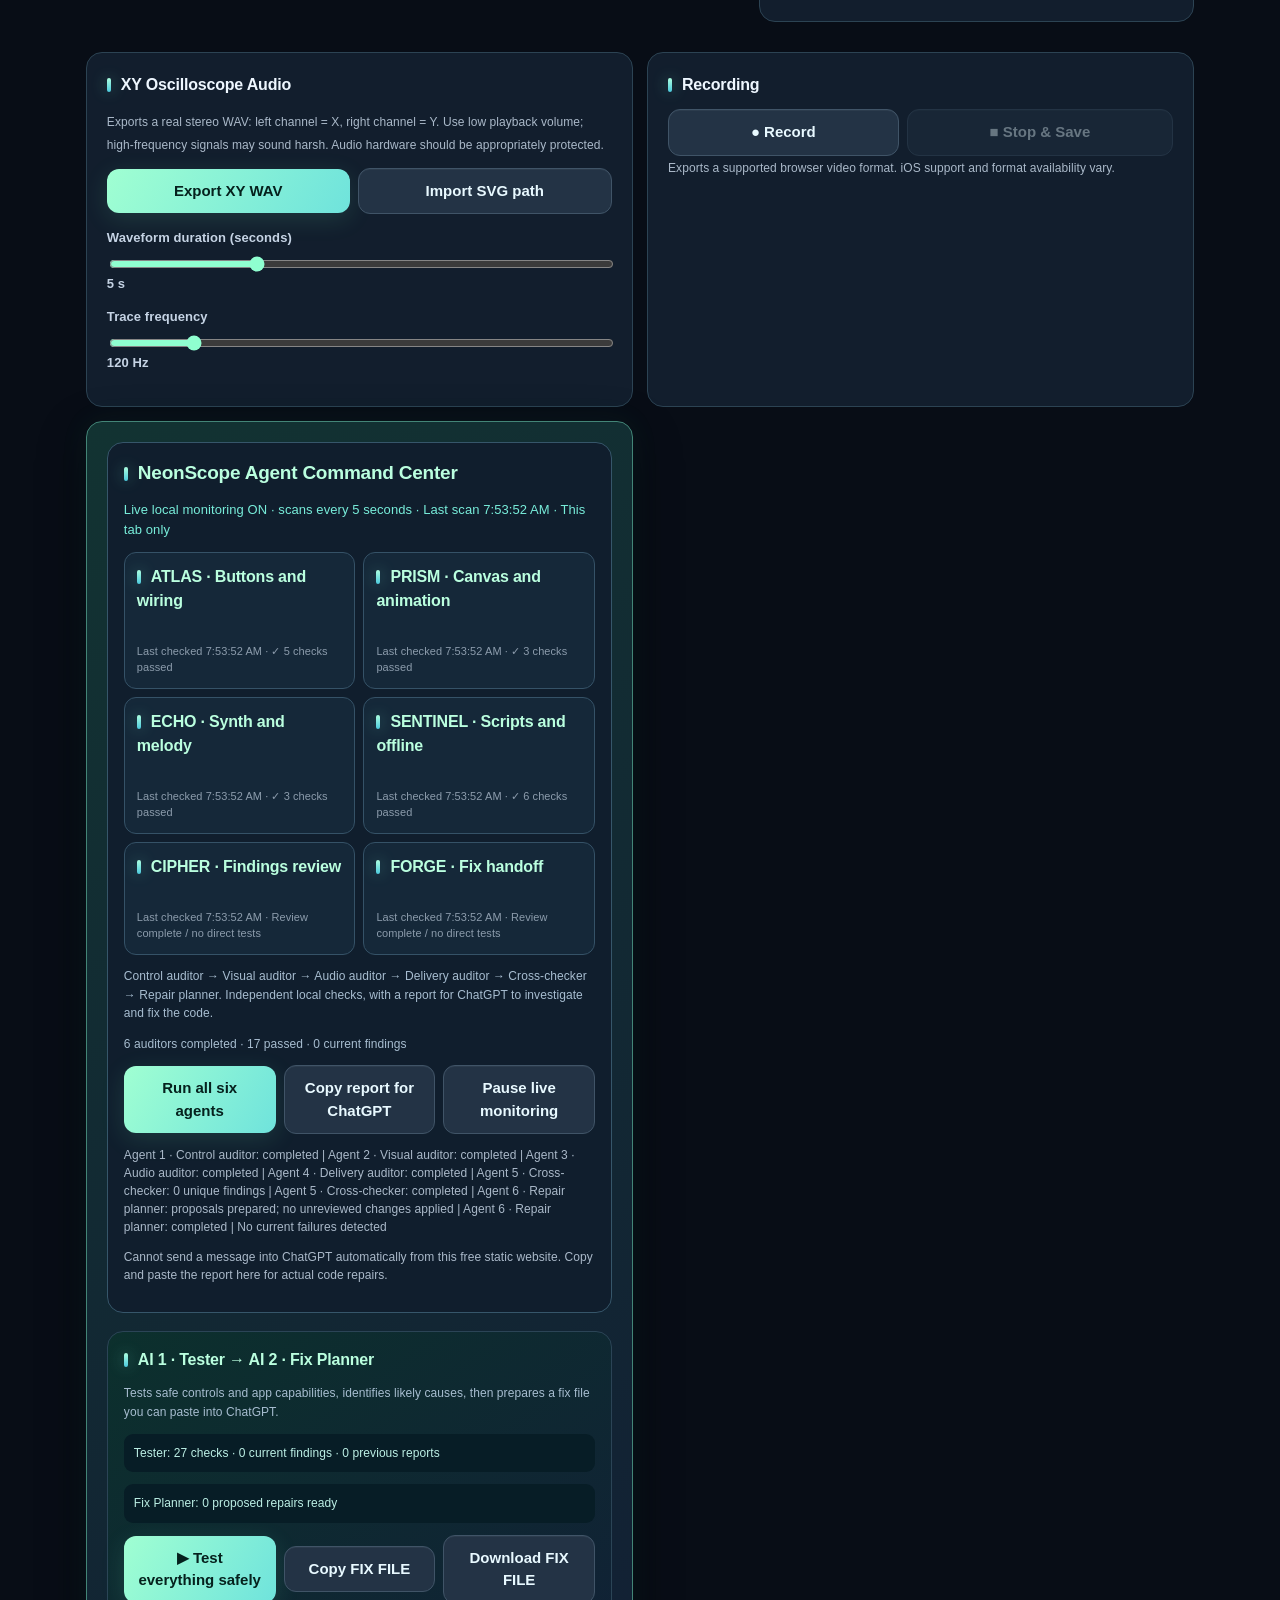
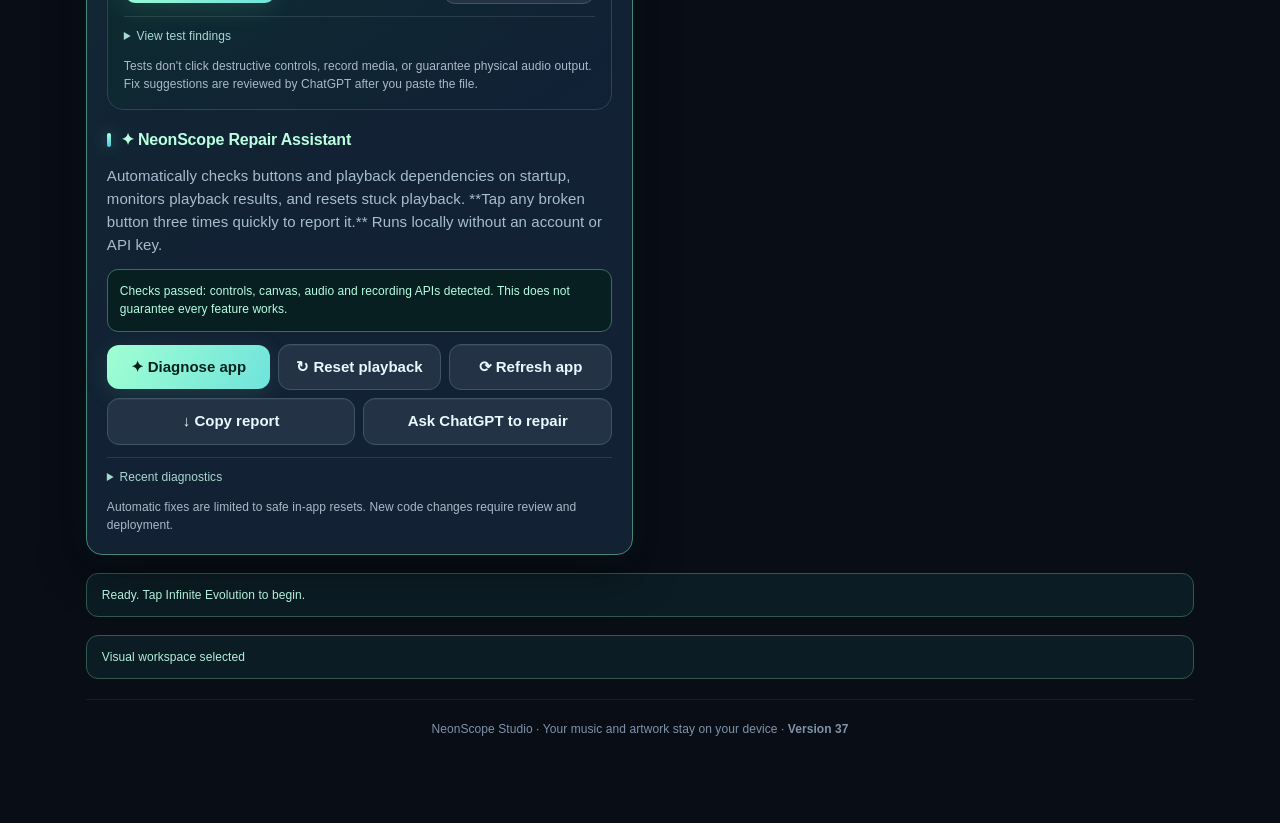
==== commit 5d1653c4: "Release V37 with clearer synth startup diagnostics" ====
--- a/index.html
+++ b/index.html
@@ -1,5 +1,5 @@
 <!doctype html><html lang="en"><head><meta charset="utf-8"><meta name="viewport" content="width=device-width,initial-scale=1,viewport-fit=cover"><meta name="theme-color" content="#070a10"><link rel="manifest" href="./manifest.webmanifest"><title>NeonScope Studio</title><style>
-*{box-sizing:border-box}body{margin:0;background:#070a10;color:#e8fff4;font:15px system-ui,sans-serif}main{max-width:960px;margin:auto;padding:16px}h1{font-size:27px;color:#72ff9c;margin:8px 0}a{color:#72ff9c}canvas{display:block;width:100%;aspect-ratio:1;background:#010306;border:1px solid #32443d;border-radius:16px;touch-action:none}section{background:#121c1b;border:1px solid #30423c;border-radius:14px;padding:14px;margin:12px 0}button,select,input[type=file]{font:inherit}button,select{border:1px solid #46645a;background:#23332f;color:white;padding:10px;border-radius:9px}button{cursor:pointer}button.primary{background:#70ff9b;color:#001d0c;font-weight:700}.flex{display:flex;gap:8px;flex-wrap:wrap;align-items:center}label{display:block;margin:12px 0}input[type=range]{width:100%;accent-color:#70ff9b}small,#status{color:#a9bdb6}input[type=text]{width:100%;padding:10px;border:1px solid #46645a;border-radius:8px;background:#101917;color:white}.meter{height:5px;background:#273e35;border-radius:8px;overflow:hidden}#bar{height:100%;width:0;background:#70ff9b}</style><link rel="stylesheet" href="./studio.css?build=36"><link rel="stylesheet" href="./studio-polish.css?build=36"></head><body><main><header class="brand"><div class="brand-mark">◇ NEONSCOPE <span style="color:#8794a9">/ STUDIO</span></div><div class="support-menu-wrap"><button id="supportMenuToggle" type="button" aria-expanded="false" aria-controls="supportMenu" aria-label="Open three-line menu">☰ Menu</button><nav id="supportMenu" hidden aria-label="Site menu"><button id="supportOpen" type="button">Support & Fix</button></nav></div></header><div id="studioHome"><div class="hero"><div class="eyebrow">Visual synthesis workstation <span class="pill">100% Free</span></div><h1>Create something unreal.</h1><p>Compose original synth music, generate living neon art, and export your creations.</p></div><nav class="tool-nav" aria-label="Studio tools"><button id="tabVisual" data-studio-tab="visual" type="button">Visuals</button><button id="tabDraw" data-studio-tab="draw" type="button">Draw</button><button id="tabMusic" data-studio-tab="music" type="button">Music</button><button id="tabLibrary" data-studio-tab="library" type="button">Library</button></nav><nav class="tool-nav quick-links" aria-label="Quick links"><a href="#draw-tools">✎ Draw</a><a href="#visual-controls">Visuals</a><a href="#synth-tools">Synth music</a><a href="#music-tools">Audio import</a><a href="#discover-tools">Discover music</a><a href="#xy-tools">XY waveform</a><a href="#project-tools">Projects</a><a href="#record-tools">Record</a><a href="#support" id="supportShortcut">✦ Support</a></nav><div class="workspace"><div class="visual-column"><div class="visual-frame" id="visualStage"><div class="canvas-stack"><canvas id="view" width="800" height="800" aria-label="Interactive neon artwork"></canvas><canvas id="drawLayer" width="800" height="800" aria-label="Draw on canvas using touch or mouse"></canvas></div><div class="visual-footer"><span><span class="live-dot"></span>Live canvas</span><button id="fullScreen" type="button">⛶ Full screen</button><button id="closeFullScreen" type="button">✕ Close</button></div></div></div><div class="controls"><section id="draw-tools"><strong>Finger Drawing</strong><p>Draw directly on the glowing canvas with your finger. Your drawing stays visible above the visual effects.</p><div class="flex"><button id="drawToggle" type="button" class="primary">✎ Draw with finger</button><button id="drawUndo" type="button">↶ Undo</button><button id="drawRedo" type="button">↷ Redo</button><button id="drawClear" type="button">✕ Clear</button><button id="drawSound" type="button">♫ Play melody + animate</button><button id="drawSave" type="button">↓ Save drawing PNG</button><button id="drawWav" type="button">↓ Melody WAV</button></div><div class="draw-motion-panel"><strong>Living drawing</strong><p>Turn your finger-drawn lines into continuously moving neon art.</p><label>Animation style <select id="drawMotion"><option value="pulse">Breathing pulse</option><option value="flow">Liquid flow</option><option value="orbit">Slow orbit</option><option value="kaleido">Kaleidoscope</option></select></label><label>Movement amount <input id="drawMotionStrength" type="range" min="5" max="100" value="45"><span id="drawMotionStrengthValue">45</span>%</label><label>Animation speed <input id="drawMotionSpeed" type="range" min="10" max="150" value="50"><span id="drawMotionSpeedValue">50</span>%</label><button id="drawMotionPlay" type="button" class="primary">▶ Animate drawing</button></div><label>Brush thickness <input id="brushSize" type="range" min="1" max="20" value="3"><span id="brushSizeValue">3</span> px</label><p id="drawStatus" role="status">Ready to draw</p></section><section class="transport"><strong>Playback center</strong><p id="transportStatus" role="status" aria-live="polite">Ready to play. Tap Visuals or Play synth.</p><div class="flex"><button id="transportVisual" class="primary" type="button">▶ Visuals</button><button id="transportPause" type="button">Ⅱ Pause visuals</button><button id="transportSynth" type="button">♫ Play synth</button><button id="transportAudio" type="button">▶ / Ⅱ My audio</button><button id="transportStop" type="button">■ Stop all</button></div><small>Use these controls for NeonScope audio and visuals. Streaming players have their own playback controls.</small></section><section id="visual-controls"><div class="flex"><button id="evolve" class="primary">▶ Infinite Evolution</button><button id="freeze">Ⅱ Pause</button><button id="random">✦ Surprise Me</button><button id="save">Save PNG</button></div><div class="visual-sound-controls"><strong>Visual sound</strong><p>Play a soft synth or oscillator buzz while your artwork moves.</p><label>Sound <select id="visualSoundMode"><option value="synth" selected>Ambient synth</option><option value="buzz">Soft oscillator buzz</option><option value="off">Silent visuals</option></select></label><label>Volume <input id="visualSoundVolume" type="range" min="0" max="100" value="45"></label><small id="visualSoundStatus" role="status">Choose a sound and press Visuals to play</small></div><label>Effect <select id="effect"><option value="flower">Evolving flowers</option><option value="attractor">Strange attractor</option><option value="spiral">Galactic spiral</option><option value="lissajous">XY Lissajous</option><option value="particles">Particle field</option><option value="wire">3D wireframe</option><option value="kaleido">Kaleidoscope</option><option value="wave" selected>Wave field</option></select></label><label>Color <select id="color"><option value="#70ff9b">Green</option><option value="#5bdcff">Cyan</option><option value="#b579ff">Violet</option><option value="#ff65b6">Pink</option><option value="#ffffff">White</option></select></label><label>Complexity <input id="complexity" type="range" min="10" max="100" value="65"></label><label>Motion speed <input id="speed" type="range" min="0" max="100" value="45"></label><label>Glow <input id="glow" type="range" min="0" max="100" value="60"></label><label><input type="checkbox" id="trails" checked> Motion trails</label><label><input type="checkbox" id="react" checked> React to uploaded music</label><label><input type="checkbox" id="tilt"> Use phone tilt (if permitted)</label></section><section id="synth-tools"><strong>Original Synth Song Studio</strong><p><small>NeonScope composes its own original instrumental loops on your device. No music uploads or paid AI required.</small></p><h2 id="synthName" style="font-size:20px;color:#70ff9b">New Song</h2><label>Song style <select id="synthMood"><option value="dream">Dreamwave</option><option value="arcade">Retro arcade</option><option value="space">Space ambient</option><option value="chill">Chill synth</option><option value="dark">Dark electronic</option></select></label><label>Tempo (BPM) <input id="synthTempo" type="range" min="60" max="180" value="90" oninput="document.getElementById('tempoValue').textContent=this.value"><span id="tempoValue">90</span></label><label>Volume <input id="synthVolume" type="range" min="0" max="60" value="25"></label><div class="flex"><button id="synthGenerate" class="primary">✦ Compose New Song</button><button id="synthPlay">▶ Play</button><button id="synthStop">■ Stop</button><button id="synthExport">↓ Export Song WAV</button></div><div class="meter"><div id="synthMeter" style="width:0;height:100%;background:#70ff9b"></div></div><p id="synthStatus" role="status">Ready</p></section></div></div><div class="bottom-tools"><section id="preset-tools"><strong>Preset gallery</strong><p>Try a look instantly, or save your own favorite visual settings on this device.</p><div class="flex" id="starterPresets"></div><label>Preset name<input id="presetName" type="text" maxlength="60" placeholder="My favorite glow"></label><div class="flex"><button id="presetSave" type="button" class="primary">Save preset</button><select id="presetList" aria-label="Saved presets"></select><button id="presetLoad" type="button">Load</button><button id="presetDelete" type="button">Delete</button></div></section><section id="discover-tools"><strong>Music discovery</strong><p><small>Find new sounds on your favorite services. Official embeds play independently of NeonScope's visual audio analyser.</small></p><div class="service-tabs" role="group" aria-label="Music service"><button type="button" data-service="apple">Apple Music</button><button type="button" data-service="spotify">Spotify</button><button type="button" data-service="youtube">YouTube</button></div><label>Find an artist, track, or playlist<input id="discoverQuery" type="text" placeholder="Search for synthwave, electronic, ambient…"></label><button id="discoverOpen" type="button" class="primary">Search YouTube</button><label>Paste a music or video link<input id="discoverLink" type="text" inputmode="url" placeholder="https://…"></label><div class="flex"><button id="discoverEmbed" type="button">▶ Load official player</button><button id="discoverClear" type="button">✕ Clear player</button></div><p id="discoverHint"><small>Paste a supported service link to try its official player.</small></p><div id="discoverPlayer"></div><p id="discoveryStatus" role="status"><small>Choose a service to get started.</small></p><p><small>Some tracks require a subscription or may not allow embedding. To make visuals react to audio, import a file you have permission to use or play a NeonScope synth song.</small></p></section><section id="sequencer-tools"><strong>Beat sequencer</strong><p>Build a 16-step original beat using kick, snare, hi-hat, and bass. Tap the squares to change the pattern.</p><label>Tempo <input id="beatTempo" type="range" min="60" max="180" value="110"><span id="beatBpm">110</span> BPM</label><div id="beatGrid" class="beat-grid" aria-label="Four-track sixteen-step beat grid"></div><div class="flex"><button id="beatPlay" type="button" class="primary">▶ Play beat</button><button id="beatRandom" type="button">✦ Randomize</button><button id="beatClear" type="button">Clear</button><button id="beatSave" type="button">↓ Save beat</button><button id="beatLoad" type="button">↑ Load beat</button><input id="beatFile" type="file" accept=".json,application/json" hidden></div><p id="beatStatus" role="status">Ready</p></section><section id="music-tools"><strong>Music import</strong><label>Upload local audio <input id="music" type="file" accept="audio/*"></label><audio id="player" controls style="width:100%"></audio><div class="meter"><div id="bar"></div></div></section><section id="xy-tools"><strong>XY Oscilloscope Audio</strong><p><small>Exports a real stereo WAV: left channel = X, right channel = Y. Use low playback volume; high-frequency signals may sound harsh. Audio hardware should be appropriately protected.</small></p><div class="flex"><button id="wav" class="primary">Export XY WAV</button><button id="svg">Import SVG path</button><input id="svgFile" type="file" accept=".svg,image/svg+xml" hidden></div><label>Waveform duration (seconds) <input id="duration" type="range" min="1" max="15" value="5"><span id="durValue">5 s</span></label><label>Trace frequency <input id="trace" type="range" min="30" max="600" value="120"><span id="traceValue">120 Hz</span></label></section><section id="project-tools"><strong>Projects</strong><label>Project name <input id="name" type="text" value="My NeonScope Art" maxlength="80"></label><div class="flex"><button id="store">Save on this device</button><button id="restore">Load saved project</button><button id="export">Export project JSON</button><button id="import">Import project JSON</button><input id="jsonFile" type="file" accept=".json,application/json" hidden></div></section><section id="record-tools"><strong>Recording</strong><div class="flex"><button id="record">● Record</button><button id="stopRecord" disabled>■ Stop & Save</button></div><small>Exports a supported browser video format. iOS support and format availability vary.</small></section><div id="repairOriginalPosition"><section id="repair-tools" aria-label="NeonScope Repair Assistant"><div class="agent-workflow" id="repairCouncil"><strong>NeonScope Agent Command Center</strong><p id="councilHeartbeat" role="status">Live monitoring starting…</p><div id="councilDashboard" class="council-dashboard" aria-label="Agent live status"></div><p>Control auditor → Visual auditor → Audio auditor → Delivery auditor → Cross-checker → Repair planner. Independent local checks, with a report for ChatGPT to investigate and fix the code.</p><p id="councilStatus" role="status">Preparing six auditors…</p><div class="flex"><button id="councilRun" type="button" class="primary">Run all six agents</button><button id="councilCopy" type="button">Copy report for ChatGPT</button><button id="councilToggle" type="button">Pause live monitoring</button></div><small id="councilDetails"></small><p><small>Cannot send a message into ChatGPT automatically from this free static website. Copy and paste the report here for actual code repairs.</small></p></div><div id="agent-workflow" class="agent-workflow"><strong>AI 1 · Tester → AI 2 · Fix Planner</strong><p>Tests safe controls and app capabilities, identifies likely causes, then prepares a fix file you can paste into ChatGPT.</p><p id="agentOneStatus" role="status">Tester waiting…</p><p id="agentTwoStatus" role="status">Fix Planner waiting…</p><div class="flex"><button id="agentRun" type="button" class="primary">▶ Test everything safely</button><button id="agentCopy" type="button">Copy FIX FILE</button><button id="agentDownload" type="button">Download FIX FILE</button></div><p id="agentCopyStatus" role="status"></p><details><summary>View test findings</summary><div id="agentFindings"></div></details><small>Tests don't click destructive controls, record media, or guarantee physical audio output. Fix suggestions are reviewed by ChatGPT after you paste the file.</small></div><strong><span aria-hidden="true">✦</span> NeonScope Repair Assistant</strong><p>Automatically checks buttons and playback dependencies on startup, monitors playback results, and resets stuck playback. **Tap any broken button three times quickly to report it.** Runs locally without an account or API key.</p><p id="repairStatus" role="status" aria-live="polite">Starting diagnostics…</p><p id="repairDetails" hidden></p><div id="repairReportForm" hidden><p><strong>Report broken control</strong></p><p id="repairTarget"></p><label for="repairDescription">What happened when you tapped it?</label><textarea id="repairDescription" rows="3" maxlength="500" placeholder="Example: I pressed Play but there was no sound."></textarea><div class="flex"><button id="repairSubmit" type="button" class="primary">Save broken button report</button><button id="repairCancel" type="button">Cancel</button></div></div><div class="flex"><button id="repairScan" type="button" class="primary">✦ Diagnose app</button><button id="repairStop" type="button">↻ Reset playback</button><button id="repairRefresh" type="button">⟳ Refresh app</button><button id="repairCopy" type="button">↓ Copy report</button><button id="repairHelp" type="button">Ask ChatGPT to repair</button></div><details><summary>Recent diagnostics</summary><div id="repairLog"></div></details><small>Automatic fixes are limited to safe in-app resets. New code changes require review and deployment.</small></section></div></div><p id="status" role="status">Ready. Tap Infinite Evolution to begin.</p><p id="studioNotice" role="status" class="studio-notice">Choose a workspace above.</p><div class="footer-note">NeonScope Studio · Your music and artwork stay on your device · <strong>Version 36</strong></div></div><section id="supportPage" hidden aria-label="Support and repairs"><div class="support-page-head"><button id="supportBack" type="button">← Back to Studio</button><h1>Support & Fix</h1><p>Fix playback, run the named agent diagnostics, and send a detailed report to ChatGPT.</p></div><div class="support-actions"><button id="supportQuickFix" type="button" class="primary">↻ Reset playback</button><button id="supportRun" type="button">Run six-agent check</button><button id="supportCopy" type="button">Copy repair report</button></div><p id="supportFixStatus" role="status">Choose an action to get started.</p></section></main><script>
+*{box-sizing:border-box}body{margin:0;background:#070a10;color:#e8fff4;font:15px system-ui,sans-serif}main{max-width:960px;margin:auto;padding:16px}h1{font-size:27px;color:#72ff9c;margin:8px 0}a{color:#72ff9c}canvas{display:block;width:100%;aspect-ratio:1;background:#010306;border:1px solid #32443d;border-radius:16px;touch-action:none}section{background:#121c1b;border:1px solid #30423c;border-radius:14px;padding:14px;margin:12px 0}button,select,input[type=file]{font:inherit}button,select{border:1px solid #46645a;background:#23332f;color:white;padding:10px;border-radius:9px}button{cursor:pointer}button.primary{background:#70ff9b;color:#001d0c;font-weight:700}.flex{display:flex;gap:8px;flex-wrap:wrap;align-items:center}label{display:block;margin:12px 0}input[type=range]{width:100%;accent-color:#70ff9b}small,#status{color:#a9bdb6}input[type=text]{width:100%;padding:10px;border:1px solid #46645a;border-radius:8px;background:#101917;color:white}.meter{height:5px;background:#273e35;border-radius:8px;overflow:hidden}#bar{height:100%;width:0;background:#70ff9b}</style><link rel="stylesheet" href="./studio.css?build=37"><link rel="stylesheet" href="./studio-polish.css?build=37"></head><body><main><header class="brand"><div class="brand-mark">◇ NEONSCOPE <span style="color:#8794a9">/ STUDIO</span></div><div class="support-menu-wrap"><button id="supportMenuToggle" type="button" aria-expanded="false" aria-controls="supportMenu" aria-label="Open three-line menu">☰ Menu</button><nav id="supportMenu" hidden aria-label="Site menu"><button id="supportOpen" type="button">Support & Fix</button></nav></div></header><div id="studioHome"><div class="hero"><div class="eyebrow">Visual synthesis workstation <span class="pill">100% Free</span></div><h1>Create something unreal.</h1><p>Compose original synth music, generate living neon art, and export your creations.</p></div><nav class="tool-nav" aria-label="Studio tools"><button id="tabVisual" data-studio-tab="visual" type="button">Visuals</button><button id="tabDraw" data-studio-tab="draw" type="button">Draw</button><button id="tabMusic" data-studio-tab="music" type="button">Music</button><button id="tabLibrary" data-studio-tab="library" type="button">Library</button></nav><nav class="tool-nav quick-links" aria-label="Quick links"><a href="#draw-tools">✎ Draw</a><a href="#visual-controls">Visuals</a><a href="#synth-tools">Synth music</a><a href="#music-tools">Audio import</a><a href="#discover-tools">Discover music</a><a href="#xy-tools">XY waveform</a><a href="#project-tools">Projects</a><a href="#record-tools">Record</a><a href="#support" id="supportShortcut">✦ Support</a></nav><div class="workspace"><div class="visual-column"><div class="visual-frame" id="visualStage"><div class="canvas-stack"><canvas id="view" width="800" height="800" aria-label="Interactive neon artwork"></canvas><canvas id="drawLayer" width="800" height="800" aria-label="Draw on canvas using touch or mouse"></canvas></div><div class="visual-footer"><span><span class="live-dot"></span>Live canvas</span><button id="fullScreen" type="button">⛶ Full screen</button><button id="closeFullScreen" type="button">✕ Close</button></div></div></div><div class="controls"><section id="draw-tools"><strong>Finger Drawing</strong><p>Draw directly on the glowing canvas with your finger. Your drawing stays visible above the visual effects.</p><div class="flex"><button id="drawToggle" type="button" class="primary">✎ Draw with finger</button><button id="drawUndo" type="button">↶ Undo</button><button id="drawRedo" type="button">↷ Redo</button><button id="drawClear" type="button">✕ Clear</button><button id="drawSound" type="button">♫ Play melody + animate</button><button id="drawSave" type="button">↓ Save drawing PNG</button><button id="drawWav" type="button">↓ Melody WAV</button></div><div class="draw-motion-panel"><strong>Living drawing</strong><p>Turn your finger-drawn lines into continuously moving neon art.</p><label>Animation style <select id="drawMotion"><option value="pulse">Breathing pulse</option><option value="flow">Liquid flow</option><option value="orbit">Slow orbit</option><option value="kaleido">Kaleidoscope</option></select></label><label>Movement amount <input id="drawMotionStrength" type="range" min="5" max="100" value="45"><span id="drawMotionStrengthValue">45</span>%</label><label>Animation speed <input id="drawMotionSpeed" type="range" min="10" max="150" value="50"><span id="drawMotionSpeedValue">50</span>%</label><button id="drawMotionPlay" type="button" class="primary">▶ Animate drawing</button></div><label>Brush thickness <input id="brushSize" type="range" min="1" max="20" value="3"><span id="brushSizeValue">3</span> px</label><p id="drawStatus" role="status">Ready to draw</p></section><section class="transport"><strong>Playback center</strong><p id="transportStatus" role="status" aria-live="polite">Ready to play. Tap Visuals or Play synth.</p><div class="flex"><button id="transportVisual" class="primary" type="button">▶ Visuals</button><button id="transportPause" type="button">Ⅱ Pause visuals</button><button id="transportSynth" type="button">♫ Play synth</button><button id="transportAudio" type="button">▶ / Ⅱ My audio</button><button id="transportStop" type="button">■ Stop all</button></div><small>Use these controls for NeonScope audio and visuals. Streaming players have their own playback controls.</small></section><section id="visual-controls"><div class="flex"><button id="evolve" class="primary">▶ Infinite Evolution</button><button id="freeze">Ⅱ Pause</button><button id="random">✦ Surprise Me</button><button id="save">Save PNG</button></div><div class="visual-sound-controls"><strong>Visual sound</strong><p>Play a soft synth or oscillator buzz while your artwork moves.</p><label>Sound <select id="visualSoundMode"><option value="synth" selected>Ambient synth</option><option value="buzz">Soft oscillator buzz</option><option value="off">Silent visuals</option></select></label><label>Volume <input id="visualSoundVolume" type="range" min="0" max="100" value="45"></label><small id="visualSoundStatus" role="status">Choose a sound and press Visuals to play</small></div><label>Effect <select id="effect"><option value="flower">Evolving flowers</option><option value="attractor">Strange attractor</option><option value="spiral">Galactic spiral</option><option value="lissajous">XY Lissajous</option><option value="particles">Particle field</option><option value="wire">3D wireframe</option><option value="kaleido">Kaleidoscope</option><option value="wave" selected>Wave field</option></select></label><label>Color <select id="color"><option value="#70ff9b">Green</option><option value="#5bdcff">Cyan</option><option value="#b579ff">Violet</option><option value="#ff65b6">Pink</option><option value="#ffffff">White</option></select></label><label>Complexity <input id="complexity" type="range" min="10" max="100" value="65"></label><label>Motion speed <input id="speed" type="range" min="0" max="100" value="45"></label><label>Glow <input id="glow" type="range" min="0" max="100" value="60"></label><label><input type="checkbox" id="trails" checked> Motion trails</label><label><input type="checkbox" id="react" checked> React to uploaded music</label><label><input type="checkbox" id="tilt"> Use phone tilt (if permitted)</label></section><section id="synth-tools"><strong>Original Synth Song Studio</strong><p><small>NeonScope composes its own original instrumental loops on your device. No music uploads or paid AI required.</small></p><h2 id="synthName" style="font-size:20px;color:#70ff9b">New Song</h2><label>Song style <select id="synthMood"><option value="dream">Dreamwave</option><option value="arcade">Retro arcade</option><option value="space">Space ambient</option><option value="chill">Chill synth</option><option value="dark">Dark electronic</option></select></label><label>Tempo (BPM) <input id="synthTempo" type="range" min="60" max="180" value="90" oninput="document.getElementById('tempoValue').textContent=this.value"><span id="tempoValue">90</span></label><label>Volume <input id="synthVolume" type="range" min="0" max="60" value="25"></label><div class="flex"><button id="synthGenerate" class="primary">✦ Compose New Song</button><button id="synthPlay">▶ Play</button><button id="synthStop">■ Stop</button><button id="synthExport">↓ Export Song WAV</button></div><div class="meter"><div id="synthMeter" style="width:0;height:100%;background:#70ff9b"></div></div><p id="synthStatus" role="status">Ready</p></section></div></div><div class="bottom-tools"><section id="preset-tools"><strong>Preset gallery</strong><p>Try a look instantly, or save your own favorite visual settings on this device.</p><div class="flex" id="starterPresets"></div><label>Preset name<input id="presetName" type="text" maxlength="60" placeholder="My favorite glow"></label><div class="flex"><button id="presetSave" type="button" class="primary">Save preset</button><select id="presetList" aria-label="Saved presets"></select><button id="presetLoad" type="button">Load</button><button id="presetDelete" type="button">Delete</button></div></section><section id="discover-tools"><strong>Music discovery</strong><p><small>Find new sounds on your favorite services. Official embeds play independently of NeonScope's visual audio analyser.</small></p><div class="service-tabs" role="group" aria-label="Music service"><button type="button" data-service="apple">Apple Music</button><button type="button" data-service="spotify">Spotify</button><button type="button" data-service="youtube">YouTube</button></div><label>Find an artist, track, or playlist<input id="discoverQuery" type="text" placeholder="Search for synthwave, electronic, ambient…"></label><button id="discoverOpen" type="button" class="primary">Search YouTube</button><label>Paste a music or video link<input id="discoverLink" type="text" inputmode="url" placeholder="https://…"></label><div class="flex"><button id="discoverEmbed" type="button">▶ Load official player</button><button id="discoverClear" type="button">✕ Clear player</button></div><p id="discoverHint"><small>Paste a supported service link to try its official player.</small></p><div id="discoverPlayer"></div><p id="discoveryStatus" role="status"><small>Choose a service to get started.</small></p><p><small>Some tracks require a subscription or may not allow embedding. To make visuals react to audio, import a file you have permission to use or play a NeonScope synth song.</small></p></section><section id="sequencer-tools"><strong>Beat sequencer</strong><p>Build a 16-step original beat using kick, snare, hi-hat, and bass. Tap the squares to change the pattern.</p><label>Tempo <input id="beatTempo" type="range" min="60" max="180" value="110"><span id="beatBpm">110</span> BPM</label><div id="beatGrid" class="beat-grid" aria-label="Four-track sixteen-step beat grid"></div><div class="flex"><button id="beatPlay" type="button" class="primary">▶ Play beat</button><button id="beatRandom" type="button">✦ Randomize</button><button id="beatClear" type="button">Clear</button><button id="beatSave" type="button">↓ Save beat</button><button id="beatLoad" type="button">↑ Load beat</button><input id="beatFile" type="file" accept=".json,application/json" hidden></div><p id="beatStatus" role="status">Ready</p></section><section id="music-tools"><strong>Music import</strong><label>Upload local audio <input id="music" type="file" accept="audio/*"></label><audio id="player" controls style="width:100%"></audio><div class="meter"><div id="bar"></div></div></section><section id="xy-tools"><strong>XY Oscilloscope Audio</strong><p><small>Exports a real stereo WAV: left channel = X, right channel = Y. Use low playback volume; high-frequency signals may sound harsh. Audio hardware should be appropriately protected.</small></p><div class="flex"><button id="wav" class="primary">Export XY WAV</button><button id="svg">Import SVG path</button><input id="svgFile" type="file" accept=".svg,image/svg+xml" hidden></div><label>Waveform duration (seconds) <input id="duration" type="range" min="1" max="15" value="5"><span id="durValue">5 s</span></label><label>Trace frequency <input id="trace" type="range" min="30" max="600" value="120"><span id="traceValue">120 Hz</span></label></section><section id="project-tools"><strong>Projects</strong><label>Project name <input id="name" type="text" value="My NeonScope Art" maxlength="80"></label><div class="flex"><button id="store">Save on this device</button><button id="restore">Load saved project</button><button id="export">Export project JSON</button><button id="import">Import project JSON</button><input id="jsonFile" type="file" accept=".json,application/json" hidden></div></section><section id="record-tools"><strong>Recording</strong><div class="flex"><button id="record">● Record</button><button id="stopRecord" disabled>■ Stop & Save</button></div><small>Exports a supported browser video format. iOS support and format availability vary.</small></section><div id="repairOriginalPosition"><section id="repair-tools" aria-label="NeonScope Repair Assistant"><div class="agent-workflow" id="repairCouncil"><strong>NeonScope Agent Command Center</strong><p id="councilHeartbeat" role="status">Live monitoring starting…</p><div id="councilDashboard" class="council-dashboard" aria-label="Agent live status"></div><p>Control auditor → Visual auditor → Audio auditor → Delivery auditor → Cross-checker → Repair planner. Independent local checks, with a report for ChatGPT to investigate and fix the code.</p><p id="councilStatus" role="status">Preparing six auditors…</p><div class="flex"><button id="councilRun" type="button" class="primary">Run all six agents</button><button id="councilCopy" type="button">Copy report for ChatGPT</button><button id="councilToggle" type="button">Pause live monitoring</button></div><small id="councilDetails"></small><p><small>Cannot send a message into ChatGPT automatically from this free static website. Copy and paste the report here for actual code repairs.</small></p></div><div id="agent-workflow" class="agent-workflow"><strong>AI 1 · Tester → AI 2 · Fix Planner</strong><p>Tests safe controls and app capabilities, identifies likely causes, then prepares a fix file you can paste into ChatGPT.</p><p id="agentOneStatus" role="status">Tester waiting…</p><p id="agentTwoStatus" role="status">Fix Planner waiting…</p><div class="flex"><button id="agentRun" type="button" class="primary">▶ Test everything safely</button><button id="agentCopy" type="button">Copy FIX FILE</button><button id="agentDownload" type="button">Download FIX FILE</button></div><p id="agentCopyStatus" role="status"></p><details><summary>View test findings</summary><div id="agentFindings"></div></details><small>Tests don't click destructive controls, record media, or guarantee physical audio output. Fix suggestions are reviewed by ChatGPT after you paste the file.</small></div><strong><span aria-hidden="true">✦</span> NeonScope Repair Assistant</strong><p>Automatically checks buttons and playback dependencies on startup, monitors playback results, and resets stuck playback. **Tap any broken button three times quickly to report it.** Runs locally without an account or API key.</p><p id="repairStatus" role="status" aria-live="polite">Starting diagnostics…</p><p id="repairDetails" hidden></p><div id="repairReportForm" hidden><p><strong>Report broken control</strong></p><p id="repairTarget"></p><label for="repairDescription">What happened when you tapped it?</label><textarea id="repairDescription" rows="3" maxlength="500" placeholder="Example: I pressed Play but there was no sound."></textarea><div class="flex"><button id="repairSubmit" type="button" class="primary">Save broken button report</button><button id="repairCancel" type="button">Cancel</button></div></div><div class="flex"><button id="repairScan" type="button" class="primary">✦ Diagnose app</button><button id="repairStop" type="button">↻ Reset playback</button><button id="repairRefresh" type="button">⟳ Refresh app</button><button id="repairCopy" type="button">↓ Copy report</button><button id="repairHelp" type="button">Ask ChatGPT to repair</button></div><details><summary>Recent diagnostics</summary><div id="repairLog"></div></details><small>Automatic fixes are limited to safe in-app resets. New code changes require review and deployment.</small></section></div></div><p id="status" role="status">Ready. Tap Infinite Evolution to begin.</p><p id="studioNotice" role="status" class="studio-notice">Choose a workspace above.</p><div class="footer-note">NeonScope Studio · Your music and artwork stay on your device · <strong>Version 37</strong></div></div><section id="supportPage" hidden aria-label="Support and repairs"><div class="support-page-head"><button id="supportBack" type="button">← Back to Studio</button><h1>Support & Fix</h1><p>Fix playback, run the named agent diagnostics, and send a detailed report to ChatGPT.</p></div><div class="support-actions"><button id="supportQuickFix" type="button" class="primary">↻ Reset playback</button><button id="supportRun" type="button">Run six-agent check</button><button id="supportCopy" type="button">Copy repair report</button></div><p id="supportFixStatus" role="status">Choose an action to get started.</p></section></main><script>
 (()=>{'use strict';const $=id=>document.getElementById(id),c=$('view'),g=c.getContext('2d');let running=false,phase=0,last=performance.now(),points=[],audioCtx,analyser,source,frequency,energy=0,synthEnergy=0,seed=Math.random()*100,cycle=0,recorder,recordStream,chunks=[],audioURL,importedPoints=null;
 const opts=['flower','attractor','spiral','lissajous','particles','wire','kaleido','wave'];const setStatus=s=>$('status').textContent=s;const rand=()=>Math.random();const clamp=(x,a,b)=>Math.max(a,Math.min(b,x));
 function generate(t){if(importedPoints)return importedPoints;const type=$('effect').value,N=400+Math.floor(+$('complexity').value*9),arr=[],rot=t*.14,variation=Math.sin(t*.23+seed)*.7;for(let i=0;i<N;i++){const q=i/N,u=q*Math.PI*2;let x=0,y=0;
@@ -28,4 +28,4 @@
 $('record').onclick=()=>{if(recorder?.state==='recording'){setStatus('Already recording');return}if(!c.captureStream||!window.MediaRecorder){setStatus('Recording unavailable in this browser');return}try{recordStream=c.captureStream(30);const mime=['video/mp4','video/webm;codecs=vp8','video/webm'].find(t=>typeof MediaRecorder.isTypeSupported==='function'&&MediaRecorder.isTypeSupported(t));recorder=new MediaRecorder(recordStream,mime?{mimeType:mime}:undefined);chunks=[];recorder.ondataavailable=e=>{if(e.data.size)chunks.push(e.data)};recorder.onstop=()=>{const type=recorder.mimeType||'video/webm',ext=type.includes('mp4')?'mp4':'webm';if(chunks.length)download(new Blob(chunks,{type}),'neonscope-studio.'+ext);recordStream.getTracks().forEach(t=>t.stop());$('record').disabled=false;$('stopRecord').disabled=true;setStatus(chunks.length?'Recording saved':'No recording data produced by this browser')};recorder.onerror=()=>{recordStream?.getTracks().forEach(t=>t.stop());$('record').disabled=false;$('stopRecord').disabled=true;setStatus('Recording failed in this browser')};recorder.start(500);$('record').disabled=true;$('stopRecord').disabled=false;running=true;setStatus('Recording…')}catch(err){recordStream?.getTracks().forEach(t=>t.stop());$('record').disabled=false;$('stopRecord').disabled=true;setStatus('Recording error: '+err.message)}};$('stopRecord').onclick=()=>{if(recorder?.state==='recording')recorder.stop()};
 $('tilt').onchange=async e=>{if(!e.target.checked)return;try{if(typeof DeviceOrientationEvent!=='undefined'&&typeof DeviceOrientationEvent.requestPermission==='function'){const permission=await DeviceOrientationEvent.requestPermission();if(permission!=='granted')throw Error('Permission denied')}window.addEventListener('deviceorientation',event=>{if($('tilt').checked&&event.gamma!=null)seed+=event.gamma*.0004});setStatus('Tilt control enabled')}catch(err){e.target.checked=false;setStatus('Tilt unavailable: '+err.message)}};
 })();
-</script><script src="./draw.js?build=36"></script><script src="./draw-motion.js?build=36"></script><script src="./synth.js?build=36"></script><script src="./discovery.js?build=36"></script><script src="./sequencer.js?build=36"></script><script src="./workspace.js?build=36"></script><script src="./repair-assistant.js?build=36"></script><script src="./visual-sound.js?build=36"></script><script src="./repair-agents.js?build=36"></script><script src="./repair-council.js?build=36"></script><script src="./support.js?build=36"></script><script>if('serviceWorker' in navigator)window.addEventListener('load',()=>navigator.serviceWorker.register('./sw.js?build=36').catch(()=>{}));</script></body></html>+</script><script src="./draw.js?build=37"></script><script src="./draw-motion.js?build=37"></script><script src="./synth.js?build=37"></script><script src="./discovery.js?build=37"></script><script src="./sequencer.js?build=37"></script><script src="./workspace.js?build=37"></script><script src="./repair-assistant.js?build=37"></script><script src="./visual-sound.js?build=37"></script><script src="./repair-agents.js?build=37"></script><script src="./repair-council.js?build=37"></script><script src="./support.js?build=37"></script><script>if('serviceWorker' in navigator)window.addEventListener('load',()=>navigator.serviceWorker.register('./sw.js?build=37').catch(()=>{}));</script></body></html>
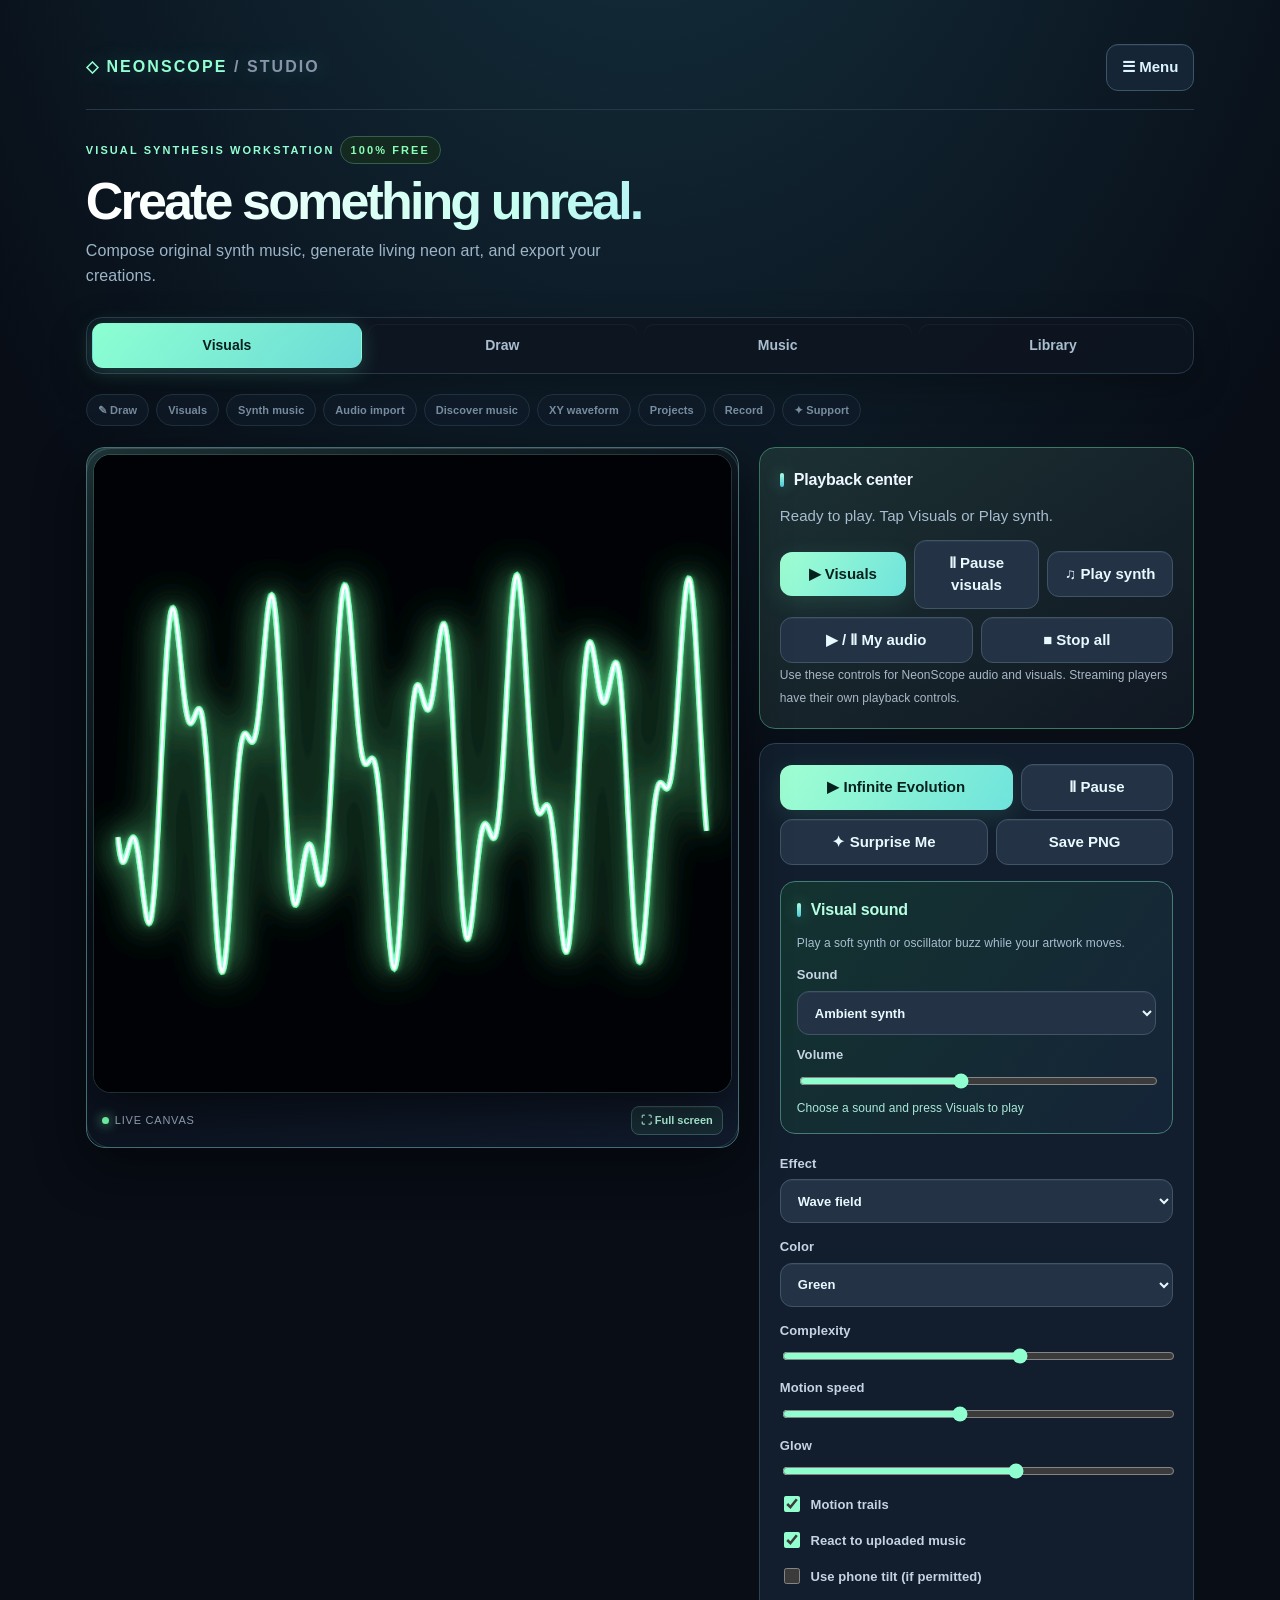
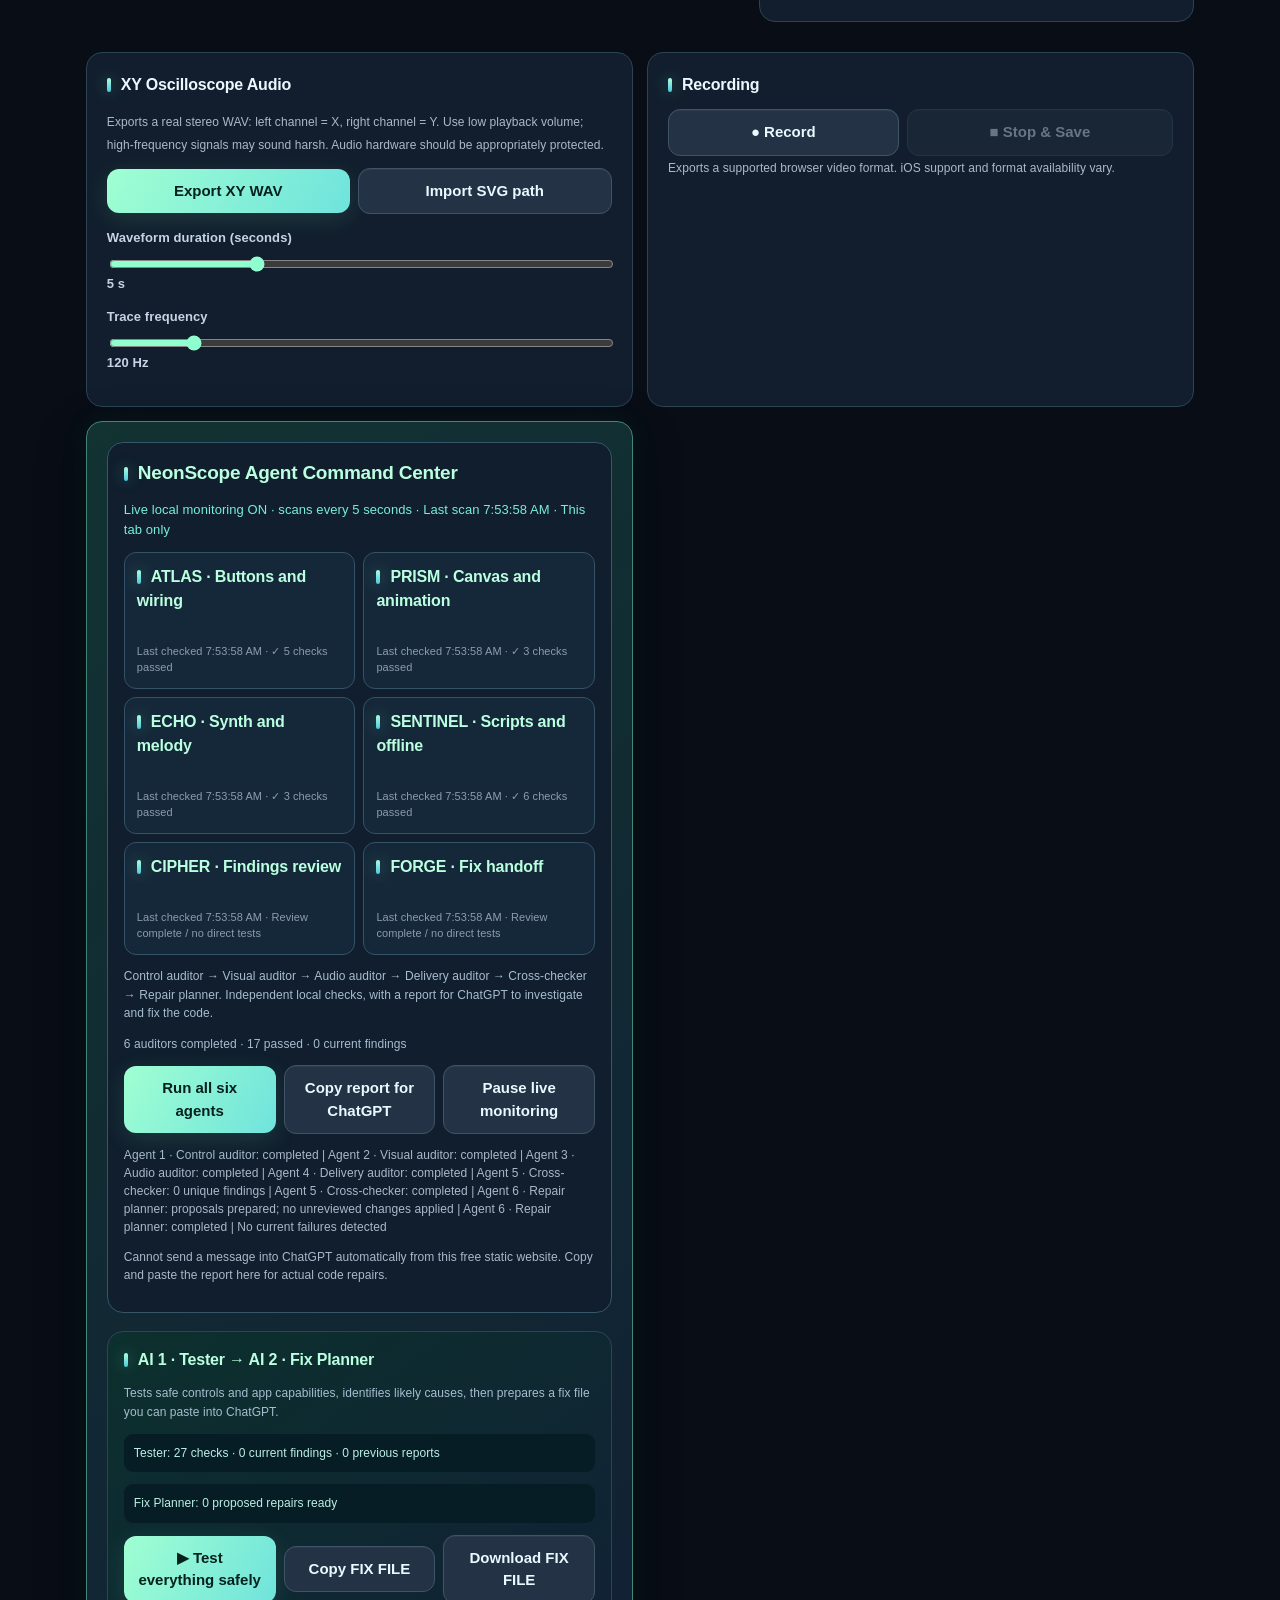
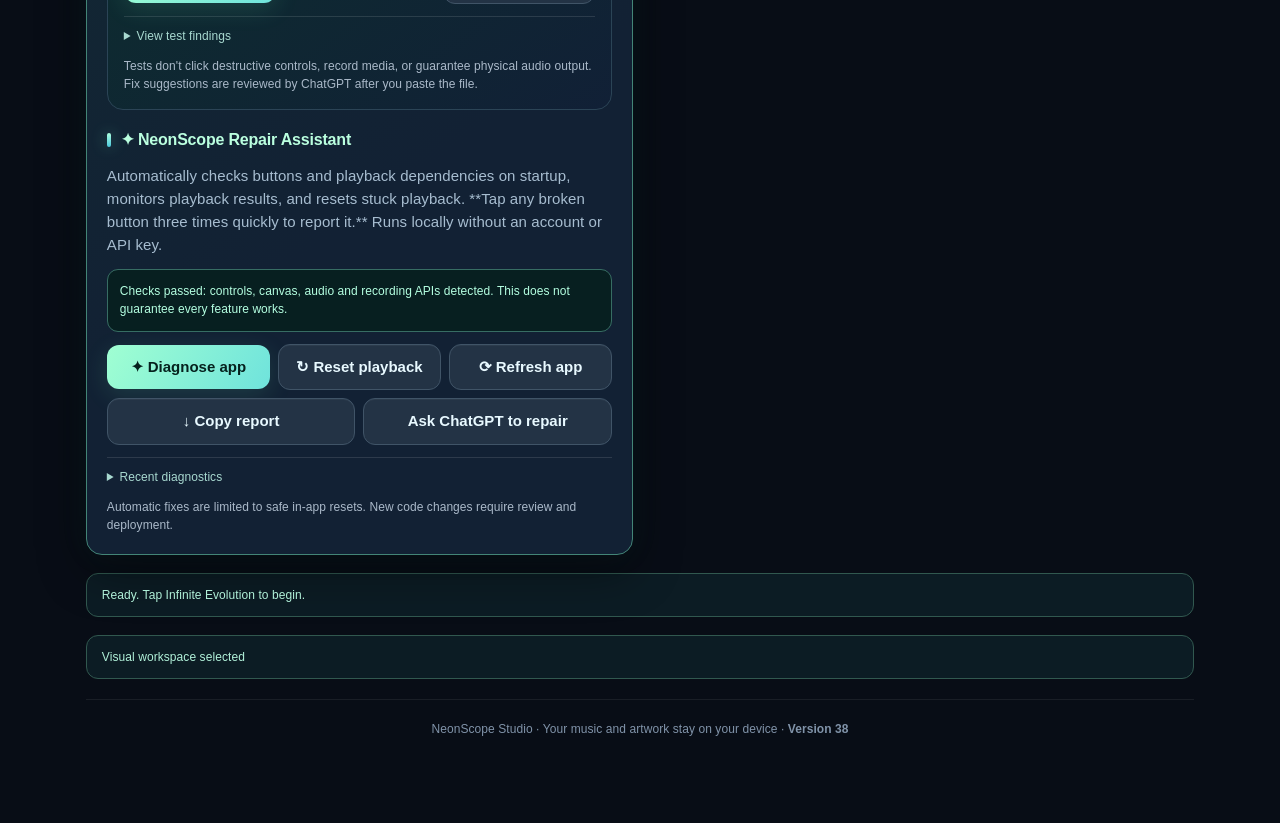
==== commit 2aab4e49: "Release V38 playback and music discovery usability fixes" ====
--- a/index.html
+++ b/index.html
@@ -1,5 +1,5 @@
 <!doctype html><html lang="en"><head><meta charset="utf-8"><meta name="viewport" content="width=device-width,initial-scale=1,viewport-fit=cover"><meta name="theme-color" content="#070a10"><link rel="manifest" href="./manifest.webmanifest"><title>NeonScope Studio</title><style>
-*{box-sizing:border-box}body{margin:0;background:#070a10;color:#e8fff4;font:15px system-ui,sans-serif}main{max-width:960px;margin:auto;padding:16px}h1{font-size:27px;color:#72ff9c;margin:8px 0}a{color:#72ff9c}canvas{display:block;width:100%;aspect-ratio:1;background:#010306;border:1px solid #32443d;border-radius:16px;touch-action:none}section{background:#121c1b;border:1px solid #30423c;border-radius:14px;padding:14px;margin:12px 0}button,select,input[type=file]{font:inherit}button,select{border:1px solid #46645a;background:#23332f;color:white;padding:10px;border-radius:9px}button{cursor:pointer}button.primary{background:#70ff9b;color:#001d0c;font-weight:700}.flex{display:flex;gap:8px;flex-wrap:wrap;align-items:center}label{display:block;margin:12px 0}input[type=range]{width:100%;accent-color:#70ff9b}small,#status{color:#a9bdb6}input[type=text]{width:100%;padding:10px;border:1px solid #46645a;border-radius:8px;background:#101917;color:white}.meter{height:5px;background:#273e35;border-radius:8px;overflow:hidden}#bar{height:100%;width:0;background:#70ff9b}</style><link rel="stylesheet" href="./studio.css?build=37"><link rel="stylesheet" href="./studio-polish.css?build=37"></head><body><main><header class="brand"><div class="brand-mark">◇ NEONSCOPE <span style="color:#8794a9">/ STUDIO</span></div><div class="support-menu-wrap"><button id="supportMenuToggle" type="button" aria-expanded="false" aria-controls="supportMenu" aria-label="Open three-line menu">☰ Menu</button><nav id="supportMenu" hidden aria-label="Site menu"><button id="supportOpen" type="button">Support & Fix</button></nav></div></header><div id="studioHome"><div class="hero"><div class="eyebrow">Visual synthesis workstation <span class="pill">100% Free</span></div><h1>Create something unreal.</h1><p>Compose original synth music, generate living neon art, and export your creations.</p></div><nav class="tool-nav" aria-label="Studio tools"><button id="tabVisual" data-studio-tab="visual" type="button">Visuals</button><button id="tabDraw" data-studio-tab="draw" type="button">Draw</button><button id="tabMusic" data-studio-tab="music" type="button">Music</button><button id="tabLibrary" data-studio-tab="library" type="button">Library</button></nav><nav class="tool-nav quick-links" aria-label="Quick links"><a href="#draw-tools">✎ Draw</a><a href="#visual-controls">Visuals</a><a href="#synth-tools">Synth music</a><a href="#music-tools">Audio import</a><a href="#discover-tools">Discover music</a><a href="#xy-tools">XY waveform</a><a href="#project-tools">Projects</a><a href="#record-tools">Record</a><a href="#support" id="supportShortcut">✦ Support</a></nav><div class="workspace"><div class="visual-column"><div class="visual-frame" id="visualStage"><div class="canvas-stack"><canvas id="view" width="800" height="800" aria-label="Interactive neon artwork"></canvas><canvas id="drawLayer" width="800" height="800" aria-label="Draw on canvas using touch or mouse"></canvas></div><div class="visual-footer"><span><span class="live-dot"></span>Live canvas</span><button id="fullScreen" type="button">⛶ Full screen</button><button id="closeFullScreen" type="button">✕ Close</button></div></div></div><div class="controls"><section id="draw-tools"><strong>Finger Drawing</strong><p>Draw directly on the glowing canvas with your finger. Your drawing stays visible above the visual effects.</p><div class="flex"><button id="drawToggle" type="button" class="primary">✎ Draw with finger</button><button id="drawUndo" type="button">↶ Undo</button><button id="drawRedo" type="button">↷ Redo</button><button id="drawClear" type="button">✕ Clear</button><button id="drawSound" type="button">♫ Play melody + animate</button><button id="drawSave" type="button">↓ Save drawing PNG</button><button id="drawWav" type="button">↓ Melody WAV</button></div><div class="draw-motion-panel"><strong>Living drawing</strong><p>Turn your finger-drawn lines into continuously moving neon art.</p><label>Animation style <select id="drawMotion"><option value="pulse">Breathing pulse</option><option value="flow">Liquid flow</option><option value="orbit">Slow orbit</option><option value="kaleido">Kaleidoscope</option></select></label><label>Movement amount <input id="drawMotionStrength" type="range" min="5" max="100" value="45"><span id="drawMotionStrengthValue">45</span>%</label><label>Animation speed <input id="drawMotionSpeed" type="range" min="10" max="150" value="50"><span id="drawMotionSpeedValue">50</span>%</label><button id="drawMotionPlay" type="button" class="primary">▶ Animate drawing</button></div><label>Brush thickness <input id="brushSize" type="range" min="1" max="20" value="3"><span id="brushSizeValue">3</span> px</label><p id="drawStatus" role="status">Ready to draw</p></section><section class="transport"><strong>Playback center</strong><p id="transportStatus" role="status" aria-live="polite">Ready to play. Tap Visuals or Play synth.</p><div class="flex"><button id="transportVisual" class="primary" type="button">▶ Visuals</button><button id="transportPause" type="button">Ⅱ Pause visuals</button><button id="transportSynth" type="button">♫ Play synth</button><button id="transportAudio" type="button">▶ / Ⅱ My audio</button><button id="transportStop" type="button">■ Stop all</button></div><small>Use these controls for NeonScope audio and visuals. Streaming players have their own playback controls.</small></section><section id="visual-controls"><div class="flex"><button id="evolve" class="primary">▶ Infinite Evolution</button><button id="freeze">Ⅱ Pause</button><button id="random">✦ Surprise Me</button><button id="save">Save PNG</button></div><div class="visual-sound-controls"><strong>Visual sound</strong><p>Play a soft synth or oscillator buzz while your artwork moves.</p><label>Sound <select id="visualSoundMode"><option value="synth" selected>Ambient synth</option><option value="buzz">Soft oscillator buzz</option><option value="off">Silent visuals</option></select></label><label>Volume <input id="visualSoundVolume" type="range" min="0" max="100" value="45"></label><small id="visualSoundStatus" role="status">Choose a sound and press Visuals to play</small></div><label>Effect <select id="effect"><option value="flower">Evolving flowers</option><option value="attractor">Strange attractor</option><option value="spiral">Galactic spiral</option><option value="lissajous">XY Lissajous</option><option value="particles">Particle field</option><option value="wire">3D wireframe</option><option value="kaleido">Kaleidoscope</option><option value="wave" selected>Wave field</option></select></label><label>Color <select id="color"><option value="#70ff9b">Green</option><option value="#5bdcff">Cyan</option><option value="#b579ff">Violet</option><option value="#ff65b6">Pink</option><option value="#ffffff">White</option></select></label><label>Complexity <input id="complexity" type="range" min="10" max="100" value="65"></label><label>Motion speed <input id="speed" type="range" min="0" max="100" value="45"></label><label>Glow <input id="glow" type="range" min="0" max="100" value="60"></label><label><input type="checkbox" id="trails" checked> Motion trails</label><label><input type="checkbox" id="react" checked> React to uploaded music</label><label><input type="checkbox" id="tilt"> Use phone tilt (if permitted)</label></section><section id="synth-tools"><strong>Original Synth Song Studio</strong><p><small>NeonScope composes its own original instrumental loops on your device. No music uploads or paid AI required.</small></p><h2 id="synthName" style="font-size:20px;color:#70ff9b">New Song</h2><label>Song style <select id="synthMood"><option value="dream">Dreamwave</option><option value="arcade">Retro arcade</option><option value="space">Space ambient</option><option value="chill">Chill synth</option><option value="dark">Dark electronic</option></select></label><label>Tempo (BPM) <input id="synthTempo" type="range" min="60" max="180" value="90" oninput="document.getElementById('tempoValue').textContent=this.value"><span id="tempoValue">90</span></label><label>Volume <input id="synthVolume" type="range" min="0" max="60" value="25"></label><div class="flex"><button id="synthGenerate" class="primary">✦ Compose New Song</button><button id="synthPlay">▶ Play</button><button id="synthStop">■ Stop</button><button id="synthExport">↓ Export Song WAV</button></div><div class="meter"><div id="synthMeter" style="width:0;height:100%;background:#70ff9b"></div></div><p id="synthStatus" role="status">Ready</p></section></div></div><div class="bottom-tools"><section id="preset-tools"><strong>Preset gallery</strong><p>Try a look instantly, or save your own favorite visual settings on this device.</p><div class="flex" id="starterPresets"></div><label>Preset name<input id="presetName" type="text" maxlength="60" placeholder="My favorite glow"></label><div class="flex"><button id="presetSave" type="button" class="primary">Save preset</button><select id="presetList" aria-label="Saved presets"></select><button id="presetLoad" type="button">Load</button><button id="presetDelete" type="button">Delete</button></div></section><section id="discover-tools"><strong>Music discovery</strong><p><small>Find new sounds on your favorite services. Official embeds play independently of NeonScope's visual audio analyser.</small></p><div class="service-tabs" role="group" aria-label="Music service"><button type="button" data-service="apple">Apple Music</button><button type="button" data-service="spotify">Spotify</button><button type="button" data-service="youtube">YouTube</button></div><label>Find an artist, track, or playlist<input id="discoverQuery" type="text" placeholder="Search for synthwave, electronic, ambient…"></label><button id="discoverOpen" type="button" class="primary">Search YouTube</button><label>Paste a music or video link<input id="discoverLink" type="text" inputmode="url" placeholder="https://…"></label><div class="flex"><button id="discoverEmbed" type="button">▶ Load official player</button><button id="discoverClear" type="button">✕ Clear player</button></div><p id="discoverHint"><small>Paste a supported service link to try its official player.</small></p><div id="discoverPlayer"></div><p id="discoveryStatus" role="status"><small>Choose a service to get started.</small></p><p><small>Some tracks require a subscription or may not allow embedding. To make visuals react to audio, import a file you have permission to use or play a NeonScope synth song.</small></p></section><section id="sequencer-tools"><strong>Beat sequencer</strong><p>Build a 16-step original beat using kick, snare, hi-hat, and bass. Tap the squares to change the pattern.</p><label>Tempo <input id="beatTempo" type="range" min="60" max="180" value="110"><span id="beatBpm">110</span> BPM</label><div id="beatGrid" class="beat-grid" aria-label="Four-track sixteen-step beat grid"></div><div class="flex"><button id="beatPlay" type="button" class="primary">▶ Play beat</button><button id="beatRandom" type="button">✦ Randomize</button><button id="beatClear" type="button">Clear</button><button id="beatSave" type="button">↓ Save beat</button><button id="beatLoad" type="button">↑ Load beat</button><input id="beatFile" type="file" accept=".json,application/json" hidden></div><p id="beatStatus" role="status">Ready</p></section><section id="music-tools"><strong>Music import</strong><label>Upload local audio <input id="music" type="file" accept="audio/*"></label><audio id="player" controls style="width:100%"></audio><div class="meter"><div id="bar"></div></div></section><section id="xy-tools"><strong>XY Oscilloscope Audio</strong><p><small>Exports a real stereo WAV: left channel = X, right channel = Y. Use low playback volume; high-frequency signals may sound harsh. Audio hardware should be appropriately protected.</small></p><div class="flex"><button id="wav" class="primary">Export XY WAV</button><button id="svg">Import SVG path</button><input id="svgFile" type="file" accept=".svg,image/svg+xml" hidden></div><label>Waveform duration (seconds) <input id="duration" type="range" min="1" max="15" value="5"><span id="durValue">5 s</span></label><label>Trace frequency <input id="trace" type="range" min="30" max="600" value="120"><span id="traceValue">120 Hz</span></label></section><section id="project-tools"><strong>Projects</strong><label>Project name <input id="name" type="text" value="My NeonScope Art" maxlength="80"></label><div class="flex"><button id="store">Save on this device</button><button id="restore">Load saved project</button><button id="export">Export project JSON</button><button id="import">Import project JSON</button><input id="jsonFile" type="file" accept=".json,application/json" hidden></div></section><section id="record-tools"><strong>Recording</strong><div class="flex"><button id="record">● Record</button><button id="stopRecord" disabled>■ Stop & Save</button></div><small>Exports a supported browser video format. iOS support and format availability vary.</small></section><div id="repairOriginalPosition"><section id="repair-tools" aria-label="NeonScope Repair Assistant"><div class="agent-workflow" id="repairCouncil"><strong>NeonScope Agent Command Center</strong><p id="councilHeartbeat" role="status">Live monitoring starting…</p><div id="councilDashboard" class="council-dashboard" aria-label="Agent live status"></div><p>Control auditor → Visual auditor → Audio auditor → Delivery auditor → Cross-checker → Repair planner. Independent local checks, with a report for ChatGPT to investigate and fix the code.</p><p id="councilStatus" role="status">Preparing six auditors…</p><div class="flex"><button id="councilRun" type="button" class="primary">Run all six agents</button><button id="councilCopy" type="button">Copy report for ChatGPT</button><button id="councilToggle" type="button">Pause live monitoring</button></div><small id="councilDetails"></small><p><small>Cannot send a message into ChatGPT automatically from this free static website. Copy and paste the report here for actual code repairs.</small></p></div><div id="agent-workflow" class="agent-workflow"><strong>AI 1 · Tester → AI 2 · Fix Planner</strong><p>Tests safe controls and app capabilities, identifies likely causes, then prepares a fix file you can paste into ChatGPT.</p><p id="agentOneStatus" role="status">Tester waiting…</p><p id="agentTwoStatus" role="status">Fix Planner waiting…</p><div class="flex"><button id="agentRun" type="button" class="primary">▶ Test everything safely</button><button id="agentCopy" type="button">Copy FIX FILE</button><button id="agentDownload" type="button">Download FIX FILE</button></div><p id="agentCopyStatus" role="status"></p><details><summary>View test findings</summary><div id="agentFindings"></div></details><small>Tests don't click destructive controls, record media, or guarantee physical audio output. Fix suggestions are reviewed by ChatGPT after you paste the file.</small></div><strong><span aria-hidden="true">✦</span> NeonScope Repair Assistant</strong><p>Automatically checks buttons and playback dependencies on startup, monitors playback results, and resets stuck playback. **Tap any broken button three times quickly to report it.** Runs locally without an account or API key.</p><p id="repairStatus" role="status" aria-live="polite">Starting diagnostics…</p><p id="repairDetails" hidden></p><div id="repairReportForm" hidden><p><strong>Report broken control</strong></p><p id="repairTarget"></p><label for="repairDescription">What happened when you tapped it?</label><textarea id="repairDescription" rows="3" maxlength="500" placeholder="Example: I pressed Play but there was no sound."></textarea><div class="flex"><button id="repairSubmit" type="button" class="primary">Save broken button report</button><button id="repairCancel" type="button">Cancel</button></div></div><div class="flex"><button id="repairScan" type="button" class="primary">✦ Diagnose app</button><button id="repairStop" type="button">↻ Reset playback</button><button id="repairRefresh" type="button">⟳ Refresh app</button><button id="repairCopy" type="button">↓ Copy report</button><button id="repairHelp" type="button">Ask ChatGPT to repair</button></div><details><summary>Recent diagnostics</summary><div id="repairLog"></div></details><small>Automatic fixes are limited to safe in-app resets. New code changes require review and deployment.</small></section></div></div><p id="status" role="status">Ready. Tap Infinite Evolution to begin.</p><p id="studioNotice" role="status" class="studio-notice">Choose a workspace above.</p><div class="footer-note">NeonScope Studio · Your music and artwork stay on your device · <strong>Version 37</strong></div></div><section id="supportPage" hidden aria-label="Support and repairs"><div class="support-page-head"><button id="supportBack" type="button">← Back to Studio</button><h1>Support & Fix</h1><p>Fix playback, run the named agent diagnostics, and send a detailed report to ChatGPT.</p></div><div class="support-actions"><button id="supportQuickFix" type="button" class="primary">↻ Reset playback</button><button id="supportRun" type="button">Run six-agent check</button><button id="supportCopy" type="button">Copy repair report</button></div><p id="supportFixStatus" role="status">Choose an action to get started.</p></section></main><script>
+*{box-sizing:border-box}body{margin:0;background:#070a10;color:#e8fff4;font:15px system-ui,sans-serif}main{max-width:960px;margin:auto;padding:16px}h1{font-size:27px;color:#72ff9c;margin:8px 0}a{color:#72ff9c}canvas{display:block;width:100%;aspect-ratio:1;background:#010306;border:1px solid #32443d;border-radius:16px;touch-action:none}section{background:#121c1b;border:1px solid #30423c;border-radius:14px;padding:14px;margin:12px 0}button,select,input[type=file]{font:inherit}button,select{border:1px solid #46645a;background:#23332f;color:white;padding:10px;border-radius:9px}button{cursor:pointer}button.primary{background:#70ff9b;color:#001d0c;font-weight:700}.flex{display:flex;gap:8px;flex-wrap:wrap;align-items:center}label{display:block;margin:12px 0}input[type=range]{width:100%;accent-color:#70ff9b}small,#status{color:#a9bdb6}input[type=text]{width:100%;padding:10px;border:1px solid #46645a;border-radius:8px;background:#101917;color:white}.meter{height:5px;background:#273e35;border-radius:8px;overflow:hidden}#bar{height:100%;width:0;background:#70ff9b}</style><link rel="stylesheet" href="./studio.css?build=38"><link rel="stylesheet" href="./studio-polish.css?build=38"></head><body><main><header class="brand"><div class="brand-mark">◇ NEONSCOPE <span style="color:#8794a9">/ STUDIO</span></div><div class="support-menu-wrap"><button id="supportMenuToggle" type="button" aria-expanded="false" aria-controls="supportMenu" aria-label="Open three-line menu">☰ Menu</button><nav id="supportMenu" hidden aria-label="Site menu"><button id="supportOpen" type="button">Support & Fix</button></nav></div></header><div id="studioHome"><div class="hero"><div class="eyebrow">Visual synthesis workstation <span class="pill">100% Free</span></div><h1>Create something unreal.</h1><p>Compose original synth music, generate living neon art, and export your creations.</p></div><nav class="tool-nav" aria-label="Studio tools"><button id="tabVisual" data-studio-tab="visual" type="button">Visuals</button><button id="tabDraw" data-studio-tab="draw" type="button">Draw</button><button id="tabMusic" data-studio-tab="music" type="button">Music</button><button id="tabLibrary" data-studio-tab="library" type="button">Library</button></nav><nav class="tool-nav quick-links" aria-label="Quick links"><a href="#draw-tools">✎ Draw</a><a href="#visual-controls">Visuals</a><a href="#synth-tools">Synth music</a><a href="#music-tools">Audio import</a><a href="#discover-tools">Discover music</a><a href="#xy-tools">XY waveform</a><a href="#project-tools">Projects</a><a href="#record-tools">Record</a><a href="#support" id="supportShortcut">✦ Support</a></nav><div class="workspace"><div class="visual-column"><div class="visual-frame" id="visualStage"><div class="canvas-stack"><canvas id="view" width="800" height="800" aria-label="Interactive neon artwork"></canvas><canvas id="drawLayer" width="800" height="800" aria-label="Draw on canvas using touch or mouse"></canvas></div><div class="visual-footer"><span><span class="live-dot"></span>Live canvas</span><button id="fullScreen" type="button">⛶ Full screen</button><button id="closeFullScreen" type="button">✕ Close</button></div></div></div><div class="controls"><section id="draw-tools"><strong>Finger Drawing</strong><p>Draw directly on the glowing canvas with your finger. Your drawing stays visible above the visual effects.</p><div class="flex"><button id="drawToggle" type="button" class="primary">✎ Draw with finger</button><button id="drawUndo" type="button">↶ Undo</button><button id="drawRedo" type="button">↷ Redo</button><button id="drawClear" type="button">✕ Clear</button><button id="drawSound" type="button">♫ Play melody + animate</button><button id="drawSave" type="button">↓ Save drawing PNG</button><button id="drawWav" type="button">↓ Melody WAV</button></div><div class="draw-motion-panel"><strong>Living drawing</strong><p>Turn your finger-drawn lines into continuously moving neon art.</p><label>Animation style <select id="drawMotion"><option value="pulse">Breathing pulse</option><option value="flow">Liquid flow</option><option value="orbit">Slow orbit</option><option value="kaleido">Kaleidoscope</option></select></label><label>Movement amount <input id="drawMotionStrength" type="range" min="5" max="100" value="45"><span id="drawMotionStrengthValue">45</span>%</label><label>Animation speed <input id="drawMotionSpeed" type="range" min="10" max="150" value="50"><span id="drawMotionSpeedValue">50</span>%</label><button id="drawMotionPlay" type="button" class="primary">▶ Animate drawing</button></div><label>Brush thickness <input id="brushSize" type="range" min="1" max="20" value="3"><span id="brushSizeValue">3</span> px</label><p id="drawStatus" role="status">Ready to draw</p></section><section class="transport"><strong>Playback center</strong><p id="transportStatus" role="status" aria-live="polite">Ready to play. Tap Visuals or Play synth.</p><div class="flex"><button id="transportVisual" class="primary" type="button">▶ Visuals</button><button id="transportPause" type="button">Ⅱ Pause visuals</button><button id="transportSynth" type="button">♫ Play synth</button><button id="transportAudio" type="button">▶ / Ⅱ My audio</button><button id="transportStop" type="button">■ Stop all</button></div><small>Use these controls for NeonScope audio and visuals. Streaming players have their own playback controls.</small></section><section id="visual-controls"><div class="flex"><button id="evolve" class="primary">▶ Infinite Evolution</button><button id="freeze">Ⅱ Pause</button><button id="random">✦ Surprise Me</button><button id="save">Save PNG</button></div><div class="visual-sound-controls"><strong>Visual sound</strong><p>Play a soft synth or oscillator buzz while your artwork moves.</p><label>Sound <select id="visualSoundMode"><option value="synth" selected>Ambient synth</option><option value="buzz">Soft oscillator buzz</option><option value="off">Silent visuals</option></select></label><label>Volume <input id="visualSoundVolume" type="range" min="0" max="100" value="45"></label><small id="visualSoundStatus" role="status">Choose a sound and press Visuals to play</small></div><label>Effect <select id="effect"><option value="flower">Evolving flowers</option><option value="attractor">Strange attractor</option><option value="spiral">Galactic spiral</option><option value="lissajous">XY Lissajous</option><option value="particles">Particle field</option><option value="wire">3D wireframe</option><option value="kaleido">Kaleidoscope</option><option value="wave" selected>Wave field</option></select></label><label>Color <select id="color"><option value="#70ff9b">Green</option><option value="#5bdcff">Cyan</option><option value="#b579ff">Violet</option><option value="#ff65b6">Pink</option><option value="#ffffff">White</option></select></label><label>Complexity <input id="complexity" type="range" min="10" max="100" value="65"></label><label>Motion speed <input id="speed" type="range" min="0" max="100" value="45"></label><label>Glow <input id="glow" type="range" min="0" max="100" value="60"></label><label><input type="checkbox" id="trails" checked> Motion trails</label><label><input type="checkbox" id="react" checked> React to uploaded music</label><label><input type="checkbox" id="tilt"> Use phone tilt (if permitted)</label></section><section id="synth-tools"><strong>Original Synth Song Studio</strong><p><small>NeonScope composes its own original instrumental loops on your device. No music uploads or paid AI required.</small></p><h2 id="synthName" style="font-size:20px;color:#70ff9b">New Song</h2><label>Song style <select id="synthMood"><option value="dream">Dreamwave</option><option value="arcade">Retro arcade</option><option value="space">Space ambient</option><option value="chill">Chill synth</option><option value="dark">Dark electronic</option></select></label><label>Tempo (BPM) <input id="synthTempo" type="range" min="60" max="180" value="90" oninput="document.getElementById('tempoValue').textContent=this.value"><span id="tempoValue">90</span></label><label>Volume <input id="synthVolume" type="range" min="0" max="60" value="25"></label><div class="flex"><button id="synthGenerate" class="primary">✦ Compose New Song</button><button id="synthPlay">▶ Play</button><button id="synthStop">■ Stop</button><button id="synthExport">↓ Export Song WAV</button></div><div class="meter"><div id="synthMeter" style="width:0;height:100%;background:#70ff9b"></div></div><p id="synthStatus" role="status">Ready</p></section></div></div><div class="bottom-tools"><section id="preset-tools"><strong>Preset gallery</strong><p>Try a look instantly, or save your own favorite visual settings on this device.</p><div class="flex" id="starterPresets"></div><label>Preset name<input id="presetName" type="text" maxlength="60" placeholder="My favorite glow"></label><div class="flex"><button id="presetSave" type="button" class="primary">Save preset</button><select id="presetList" aria-label="Saved presets"></select><button id="presetLoad" type="button">Load</button><button id="presetDelete" type="button">Delete</button></div></section><section id="discover-tools"><strong>Music discovery</strong><p><small>Find new sounds on your favorite services. Official embeds play independently of NeonScope's visual audio analyser.</small></p><div class="service-tabs" role="group" aria-label="Music service"><button type="button" data-service="apple">Apple Music</button><button type="button" data-service="spotify">Spotify</button><button type="button" data-service="youtube">YouTube</button></div><label>Find an artist, track, or playlist<input id="discoverQuery" type="text" placeholder="Search for synthwave, electronic, ambient…"></label><button id="discoverOpen" type="button" class="primary">Search YouTube</button><label>Paste a music or video link<input id="discoverLink" type="text" inputmode="url" placeholder="https://…"></label><div class="flex"><button id="discoverEmbed" type="button">▶ Load official player</button><button id="discoverClear" type="button">✕ Clear player</button></div><p id="discoverHint"><small>Paste a supported service link to try its official player.</small></p><div id="discoverPlayer"></div><p id="discoveryStatus" role="status"><small>Choose a service to get started.</small></p><p><small>Some tracks require a subscription or may not allow embedding. To make visuals react to audio, import a file you have permission to use or play a NeonScope synth song.</small></p></section><section id="sequencer-tools"><strong>Beat sequencer</strong><p>Build a 16-step original beat using kick, snare, hi-hat, and bass. Tap the squares to change the pattern.</p><label>Tempo <input id="beatTempo" type="range" min="60" max="180" value="110"><span id="beatBpm">110</span> BPM</label><div id="beatGrid" class="beat-grid" aria-label="Four-track sixteen-step beat grid"></div><div class="flex"><button id="beatPlay" type="button" class="primary">▶ Play beat</button><button id="beatRandom" type="button">✦ Randomize</button><button id="beatClear" type="button">Clear</button><button id="beatSave" type="button">↓ Save beat</button><button id="beatLoad" type="button">↑ Load beat</button><input id="beatFile" type="file" accept=".json,application/json" hidden></div><p id="beatStatus" role="status">Ready</p></section><section id="music-tools"><strong>Music import</strong><label>Upload local audio <input id="music" type="file" accept="audio/*"></label><audio id="player" controls style="width:100%"></audio><div class="meter"><div id="bar"></div></div></section><section id="xy-tools"><strong>XY Oscilloscope Audio</strong><p><small>Exports a real stereo WAV: left channel = X, right channel = Y. Use low playback volume; high-frequency signals may sound harsh. Audio hardware should be appropriately protected.</small></p><div class="flex"><button id="wav" class="primary">Export XY WAV</button><button id="svg">Import SVG path</button><input id="svgFile" type="file" accept=".svg,image/svg+xml" hidden></div><label>Waveform duration (seconds) <input id="duration" type="range" min="1" max="15" value="5"><span id="durValue">5 s</span></label><label>Trace frequency <input id="trace" type="range" min="30" max="600" value="120"><span id="traceValue">120 Hz</span></label></section><section id="project-tools"><strong>Projects</strong><label>Project name <input id="name" type="text" value="My NeonScope Art" maxlength="80"></label><div class="flex"><button id="store">Save on this device</button><button id="restore">Load saved project</button><button id="export">Export project JSON</button><button id="import">Import project JSON</button><input id="jsonFile" type="file" accept=".json,application/json" hidden></div></section><section id="record-tools"><strong>Recording</strong><div class="flex"><button id="record">● Record</button><button id="stopRecord" disabled>■ Stop & Save</button></div><small>Exports a supported browser video format. iOS support and format availability vary.</small></section><div id="repairOriginalPosition"><section id="repair-tools" aria-label="NeonScope Repair Assistant"><div class="agent-workflow" id="repairCouncil"><strong>NeonScope Agent Command Center</strong><p id="councilHeartbeat" role="status">Live monitoring starting…</p><div id="councilDashboard" class="council-dashboard" aria-label="Agent live status"></div><p>Control auditor → Visual auditor → Audio auditor → Delivery auditor → Cross-checker → Repair planner. Independent local checks, with a report for ChatGPT to investigate and fix the code.</p><p id="councilStatus" role="status">Preparing six auditors…</p><div class="flex"><button id="councilRun" type="button" class="primary">Run all six agents</button><button id="councilCopy" type="button">Copy report for ChatGPT</button><button id="councilToggle" type="button">Pause live monitoring</button></div><small id="councilDetails"></small><p><small>Cannot send a message into ChatGPT automatically from this free static website. Copy and paste the report here for actual code repairs.</small></p></div><div id="agent-workflow" class="agent-workflow"><strong>AI 1 · Tester → AI 2 · Fix Planner</strong><p>Tests safe controls and app capabilities, identifies likely causes, then prepares a fix file you can paste into ChatGPT.</p><p id="agentOneStatus" role="status">Tester waiting…</p><p id="agentTwoStatus" role="status">Fix Planner waiting…</p><div class="flex"><button id="agentRun" type="button" class="primary">▶ Test everything safely</button><button id="agentCopy" type="button">Copy FIX FILE</button><button id="agentDownload" type="button">Download FIX FILE</button></div><p id="agentCopyStatus" role="status"></p><details><summary>View test findings</summary><div id="agentFindings"></div></details><small>Tests don't click destructive controls, record media, or guarantee physical audio output. Fix suggestions are reviewed by ChatGPT after you paste the file.</small></div><strong><span aria-hidden="true">✦</span> NeonScope Repair Assistant</strong><p>Automatically checks buttons and playback dependencies on startup, monitors playback results, and resets stuck playback. **Tap any broken button three times quickly to report it.** Runs locally without an account or API key.</p><p id="repairStatus" role="status" aria-live="polite">Starting diagnostics…</p><p id="repairDetails" hidden></p><div id="repairReportForm" hidden><p><strong>Report broken control</strong></p><p id="repairTarget"></p><label for="repairDescription">What happened when you tapped it?</label><textarea id="repairDescription" rows="3" maxlength="500" placeholder="Example: I pressed Play but there was no sound."></textarea><div class="flex"><button id="repairSubmit" type="button" class="primary">Save broken button report</button><button id="repairCancel" type="button">Cancel</button></div></div><div class="flex"><button id="repairScan" type="button" class="primary">✦ Diagnose app</button><button id="repairStop" type="button">↻ Reset playback</button><button id="repairRefresh" type="button">⟳ Refresh app</button><button id="repairCopy" type="button">↓ Copy report</button><button id="repairHelp" type="button">Ask ChatGPT to repair</button></div><details><summary>Recent diagnostics</summary><div id="repairLog"></div></details><small>Automatic fixes are limited to safe in-app resets. New code changes require review and deployment.</small></section></div></div><p id="status" role="status">Ready. Tap Infinite Evolution to begin.</p><p id="studioNotice" role="status" class="studio-notice">Choose a workspace above.</p><div class="footer-note">NeonScope Studio · Your music and artwork stay on your device · <strong>Version 38</strong></div></div><section id="supportPage" hidden aria-label="Support and repairs"><div class="support-page-head"><button id="supportBack" type="button">← Back to Studio</button><h1>Support & Fix</h1><p>Fix playback, run the named agent diagnostics, and send a detailed report to ChatGPT.</p></div><div class="support-actions"><button id="supportQuickFix" type="button" class="primary">↻ Reset playback</button><button id="supportRun" type="button">Run six-agent check</button><button id="supportCopy" type="button">Copy repair report</button></div><p id="supportFixStatus" role="status">Choose an action to get started.</p></section></main><script>
 (()=>{'use strict';const $=id=>document.getElementById(id),c=$('view'),g=c.getContext('2d');let running=false,phase=0,last=performance.now(),points=[],audioCtx,analyser,source,frequency,energy=0,synthEnergy=0,seed=Math.random()*100,cycle=0,recorder,recordStream,chunks=[],audioURL,importedPoints=null;
 const opts=['flower','attractor','spiral','lissajous','particles','wire','kaleido','wave'];const setStatus=s=>$('status').textContent=s;const rand=()=>Math.random();const clamp=(x,a,b)=>Math.max(a,Math.min(b,x));
 function generate(t){if(importedPoints)return importedPoints;const type=$('effect').value,N=400+Math.floor(+$('complexity').value*9),arr=[],rot=t*.14,variation=Math.sin(t*.23+seed)*.7;for(let i=0;i<N;i++){const q=i/N,u=q*Math.PI*2;let x=0,y=0;
@@ -28,4 +28,4 @@
 $('record').onclick=()=>{if(recorder?.state==='recording'){setStatus('Already recording');return}if(!c.captureStream||!window.MediaRecorder){setStatus('Recording unavailable in this browser');return}try{recordStream=c.captureStream(30);const mime=['video/mp4','video/webm;codecs=vp8','video/webm'].find(t=>typeof MediaRecorder.isTypeSupported==='function'&&MediaRecorder.isTypeSupported(t));recorder=new MediaRecorder(recordStream,mime?{mimeType:mime}:undefined);chunks=[];recorder.ondataavailable=e=>{if(e.data.size)chunks.push(e.data)};recorder.onstop=()=>{const type=recorder.mimeType||'video/webm',ext=type.includes('mp4')?'mp4':'webm';if(chunks.length)download(new Blob(chunks,{type}),'neonscope-studio.'+ext);recordStream.getTracks().forEach(t=>t.stop());$('record').disabled=false;$('stopRecord').disabled=true;setStatus(chunks.length?'Recording saved':'No recording data produced by this browser')};recorder.onerror=()=>{recordStream?.getTracks().forEach(t=>t.stop());$('record').disabled=false;$('stopRecord').disabled=true;setStatus('Recording failed in this browser')};recorder.start(500);$('record').disabled=true;$('stopRecord').disabled=false;running=true;setStatus('Recording…')}catch(err){recordStream?.getTracks().forEach(t=>t.stop());$('record').disabled=false;$('stopRecord').disabled=true;setStatus('Recording error: '+err.message)}};$('stopRecord').onclick=()=>{if(recorder?.state==='recording')recorder.stop()};
 $('tilt').onchange=async e=>{if(!e.target.checked)return;try{if(typeof DeviceOrientationEvent!=='undefined'&&typeof DeviceOrientationEvent.requestPermission==='function'){const permission=await DeviceOrientationEvent.requestPermission();if(permission!=='granted')throw Error('Permission denied')}window.addEventListener('deviceorientation',event=>{if($('tilt').checked&&event.gamma!=null)seed+=event.gamma*.0004});setStatus('Tilt control enabled')}catch(err){e.target.checked=false;setStatus('Tilt unavailable: '+err.message)}};
 })();
-</script><script src="./draw.js?build=37"></script><script src="./draw-motion.js?build=37"></script><script src="./synth.js?build=37"></script><script src="./discovery.js?build=37"></script><script src="./sequencer.js?build=37"></script><script src="./workspace.js?build=37"></script><script src="./repair-assistant.js?build=37"></script><script src="./visual-sound.js?build=37"></script><script src="./repair-agents.js?build=37"></script><script src="./repair-council.js?build=37"></script><script src="./support.js?build=37"></script><script>if('serviceWorker' in navigator)window.addEventListener('load',()=>navigator.serviceWorker.register('./sw.js?build=37').catch(()=>{}));</script></body></html>+</script><script src="./draw.js?build=38"></script><script src="./draw-motion.js?build=38"></script><script src="./synth.js?build=38"></script><script src="./discovery.js?build=38"></script><script src="./sequencer.js?build=38"></script><script src="./workspace.js?build=38"></script><script src="./repair-assistant.js?build=38"></script><script src="./visual-sound.js?build=38"></script><script src="./repair-agents.js?build=38"></script><script src="./repair-council.js?build=38"></script><script src="./support.js?build=38"></script><script>if('serviceWorker' in navigator)window.addEventListener('load',()=>navigator.serviceWorker.register('./sw.js?build=38').catch(()=>{}));</script></body></html>
--- a/studio-polish.css
+++ b/studio-polish.css
@@ -101,3 +101,5 @@
 #supportPage #repair-tools .flex{display:grid;grid-template-columns:1fr 1fr}
 #supportPage #repair-tools .flex button{font-size:12px;min-width:0}
 }
+
+.discovery-direct-link{display:block;padding:15px;margin:12px 0;background:#8df3d5;color:#09252b;border-radius:12px;font-weight:800;text-align:center;text-decoration:none;min-height:48px}
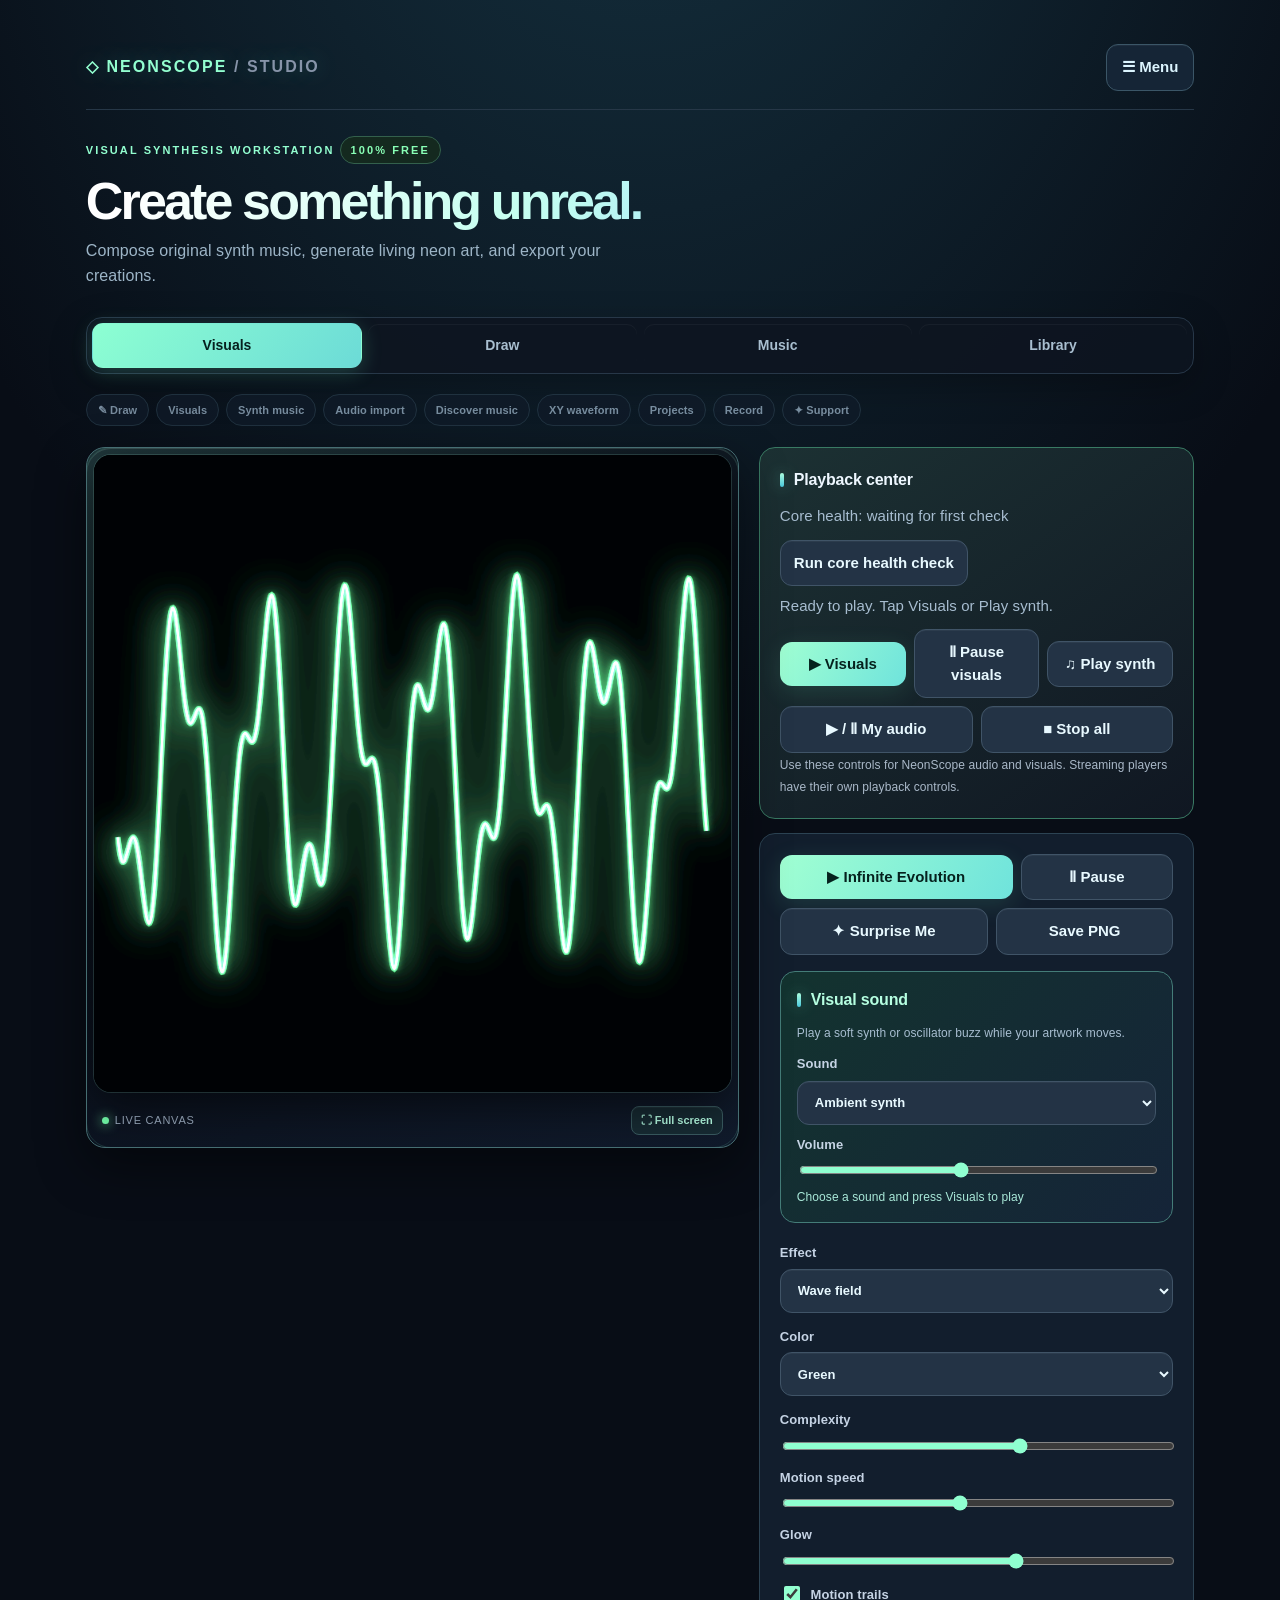
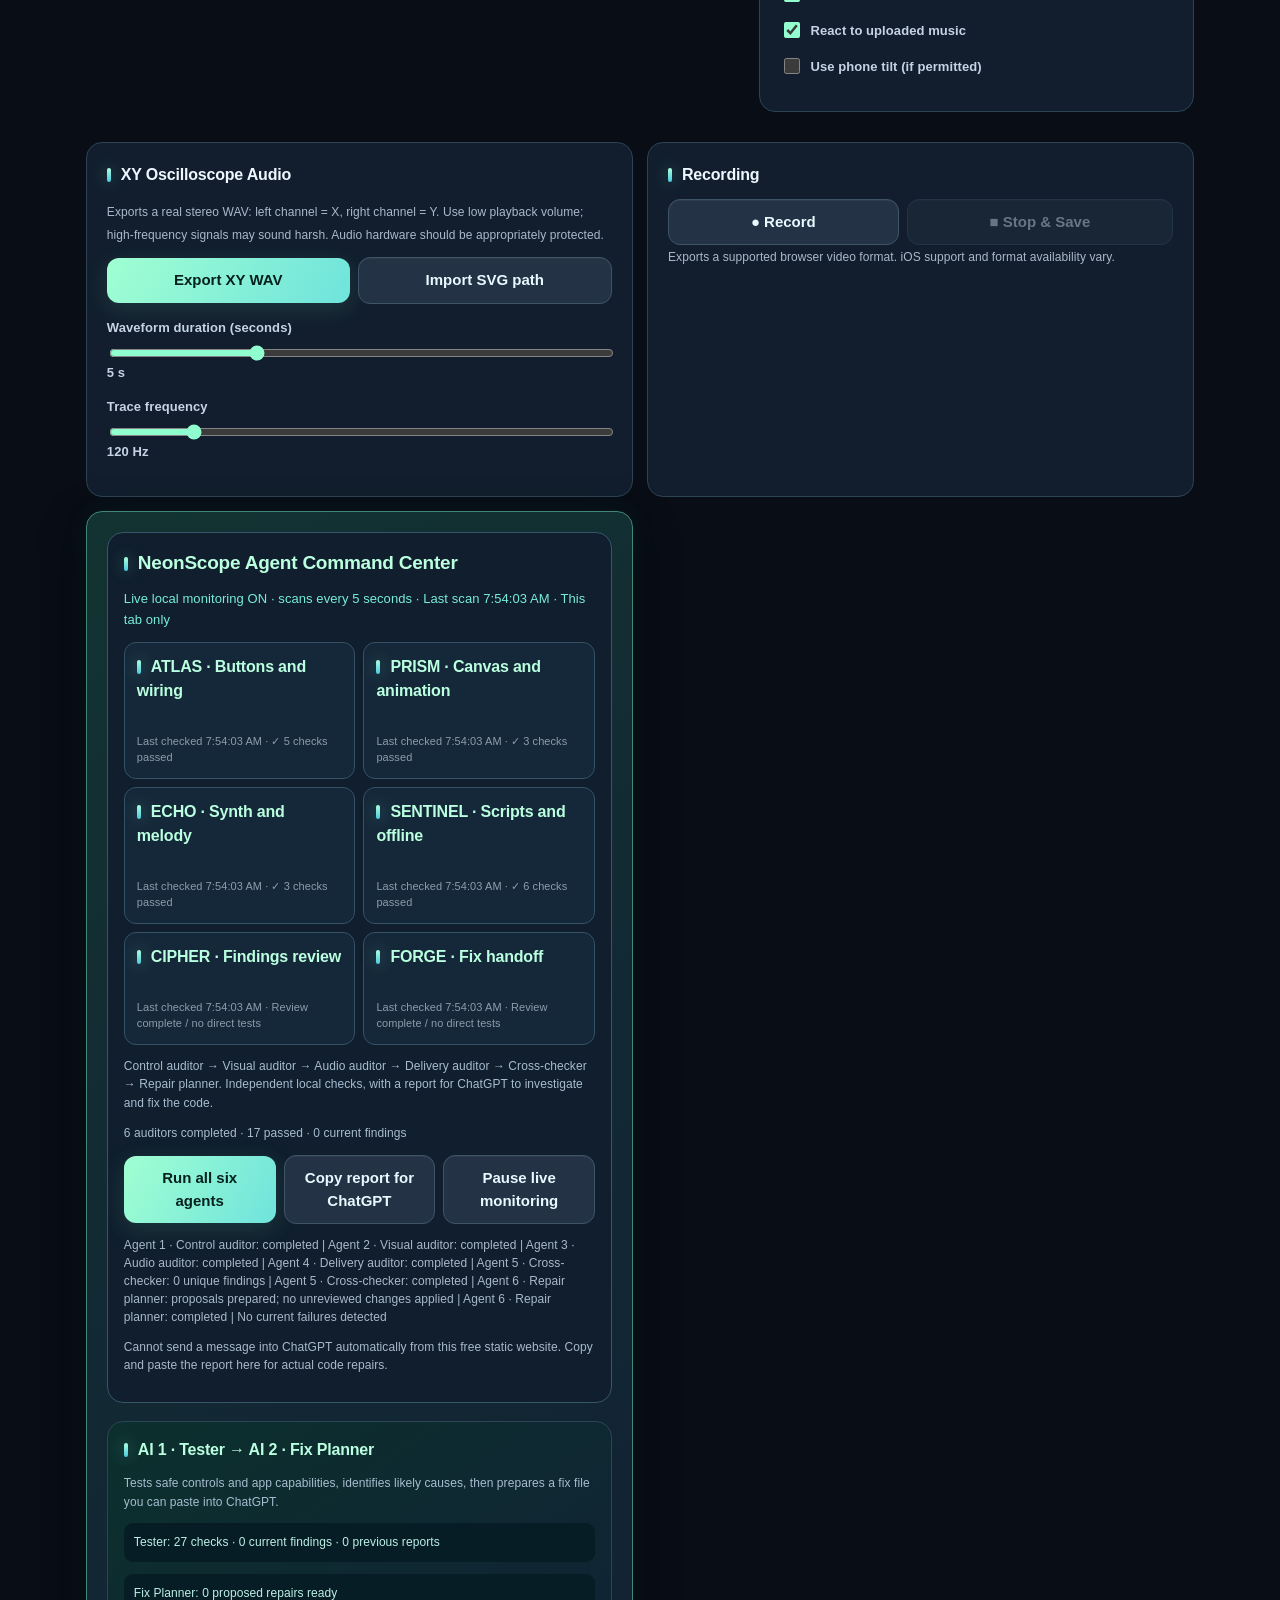
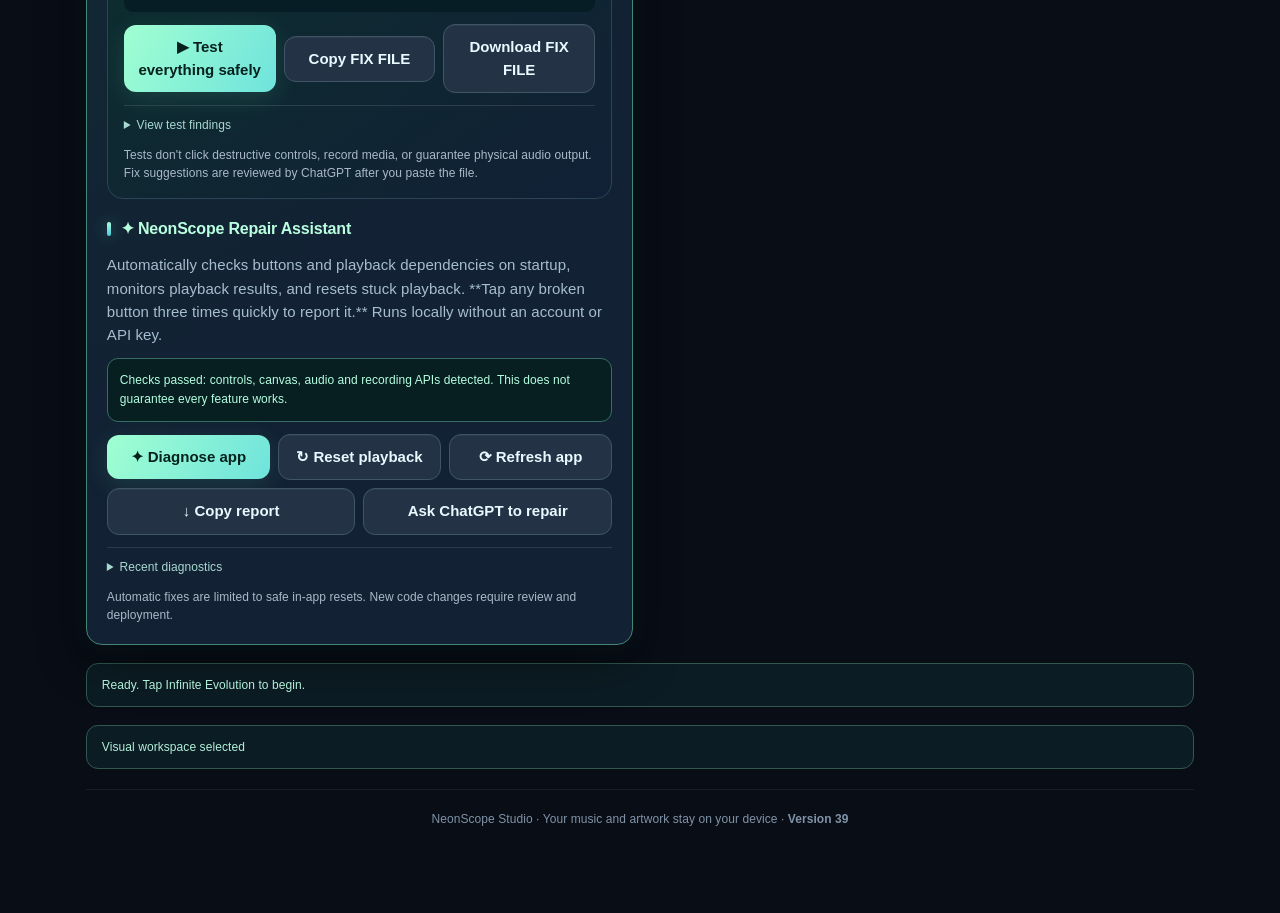
==== commit 4132308c: "V39 remove draw-mode animation freeze and expose measured visual state and Core Health UI" ====
--- a/index.html
+++ b/index.html
@@ -1,7 +1,7 @@
 <!doctype html><html lang="en"><head><meta charset="utf-8"><meta name="viewport" content="width=device-width,initial-scale=1,viewport-fit=cover"><meta name="theme-color" content="#070a10"><link rel="manifest" href="./manifest.webmanifest"><title>NeonScope Studio</title><style>
-*{box-sizing:border-box}body{margin:0;background:#070a10;color:#e8fff4;font:15px system-ui,sans-serif}main{max-width:960px;margin:auto;padding:16px}h1{font-size:27px;color:#72ff9c;margin:8px 0}a{color:#72ff9c}canvas{display:block;width:100%;aspect-ratio:1;background:#010306;border:1px solid #32443d;border-radius:16px;touch-action:none}section{background:#121c1b;border:1px solid #30423c;border-radius:14px;padding:14px;margin:12px 0}button,select,input[type=file]{font:inherit}button,select{border:1px solid #46645a;background:#23332f;color:white;padding:10px;border-radius:9px}button{cursor:pointer}button.primary{background:#70ff9b;color:#001d0c;font-weight:700}.flex{display:flex;gap:8px;flex-wrap:wrap;align-items:center}label{display:block;margin:12px 0}input[type=range]{width:100%;accent-color:#70ff9b}small,#status{color:#a9bdb6}input[type=text]{width:100%;padding:10px;border:1px solid #46645a;border-radius:8px;background:#101917;color:white}.meter{height:5px;background:#273e35;border-radius:8px;overflow:hidden}#bar{height:100%;width:0;background:#70ff9b}</style><link rel="stylesheet" href="./studio.css?build=38"><link rel="stylesheet" href="./studio-polish.css?build=38"></head><body><main><header class="brand"><div class="brand-mark">◇ NEONSCOPE <span style="color:#8794a9">/ STUDIO</span></div><div class="support-menu-wrap"><button id="supportMenuToggle" type="button" aria-expanded="false" aria-controls="supportMenu" aria-label="Open three-line menu">☰ Menu</button><nav id="supportMenu" hidden aria-label="Site menu"><button id="supportOpen" type="button">Support & Fix</button></nav></div></header><div id="studioHome"><div class="hero"><div class="eyebrow">Visual synthesis workstation <span class="pill">100% Free</span></div><h1>Create something unreal.</h1><p>Compose original synth music, generate living neon art, and export your creations.</p></div><nav class="tool-nav" aria-label="Studio tools"><button id="tabVisual" data-studio-tab="visual" type="button">Visuals</button><button id="tabDraw" data-studio-tab="draw" type="button">Draw</button><button id="tabMusic" data-studio-tab="music" type="button">Music</button><button id="tabLibrary" data-studio-tab="library" type="button">Library</button></nav><nav class="tool-nav quick-links" aria-label="Quick links"><a href="#draw-tools">✎ Draw</a><a href="#visual-controls">Visuals</a><a href="#synth-tools">Synth music</a><a href="#music-tools">Audio import</a><a href="#discover-tools">Discover music</a><a href="#xy-tools">XY waveform</a><a href="#project-tools">Projects</a><a href="#record-tools">Record</a><a href="#support" id="supportShortcut">✦ Support</a></nav><div class="workspace"><div class="visual-column"><div class="visual-frame" id="visualStage"><div class="canvas-stack"><canvas id="view" width="800" height="800" aria-label="Interactive neon artwork"></canvas><canvas id="drawLayer" width="800" height="800" aria-label="Draw on canvas using touch or mouse"></canvas></div><div class="visual-footer"><span><span class="live-dot"></span>Live canvas</span><button id="fullScreen" type="button">⛶ Full screen</button><button id="closeFullScreen" type="button">✕ Close</button></div></div></div><div class="controls"><section id="draw-tools"><strong>Finger Drawing</strong><p>Draw directly on the glowing canvas with your finger. Your drawing stays visible above the visual effects.</p><div class="flex"><button id="drawToggle" type="button" class="primary">✎ Draw with finger</button><button id="drawUndo" type="button">↶ Undo</button><button id="drawRedo" type="button">↷ Redo</button><button id="drawClear" type="button">✕ Clear</button><button id="drawSound" type="button">♫ Play melody + animate</button><button id="drawSave" type="button">↓ Save drawing PNG</button><button id="drawWav" type="button">↓ Melody WAV</button></div><div class="draw-motion-panel"><strong>Living drawing</strong><p>Turn your finger-drawn lines into continuously moving neon art.</p><label>Animation style <select id="drawMotion"><option value="pulse">Breathing pulse</option><option value="flow">Liquid flow</option><option value="orbit">Slow orbit</option><option value="kaleido">Kaleidoscope</option></select></label><label>Movement amount <input id="drawMotionStrength" type="range" min="5" max="100" value="45"><span id="drawMotionStrengthValue">45</span>%</label><label>Animation speed <input id="drawMotionSpeed" type="range" min="10" max="150" value="50"><span id="drawMotionSpeedValue">50</span>%</label><button id="drawMotionPlay" type="button" class="primary">▶ Animate drawing</button></div><label>Brush thickness <input id="brushSize" type="range" min="1" max="20" value="3"><span id="brushSizeValue">3</span> px</label><p id="drawStatus" role="status">Ready to draw</p></section><section class="transport"><strong>Playback center</strong><p id="transportStatus" role="status" aria-live="polite">Ready to play. Tap Visuals or Play synth.</p><div class="flex"><button id="transportVisual" class="primary" type="button">▶ Visuals</button><button id="transportPause" type="button">Ⅱ Pause visuals</button><button id="transportSynth" type="button">♫ Play synth</button><button id="transportAudio" type="button">▶ / Ⅱ My audio</button><button id="transportStop" type="button">■ Stop all</button></div><small>Use these controls for NeonScope audio and visuals. Streaming players have their own playback controls.</small></section><section id="visual-controls"><div class="flex"><button id="evolve" class="primary">▶ Infinite Evolution</button><button id="freeze">Ⅱ Pause</button><button id="random">✦ Surprise Me</button><button id="save">Save PNG</button></div><div class="visual-sound-controls"><strong>Visual sound</strong><p>Play a soft synth or oscillator buzz while your artwork moves.</p><label>Sound <select id="visualSoundMode"><option value="synth" selected>Ambient synth</option><option value="buzz">Soft oscillator buzz</option><option value="off">Silent visuals</option></select></label><label>Volume <input id="visualSoundVolume" type="range" min="0" max="100" value="45"></label><small id="visualSoundStatus" role="status">Choose a sound and press Visuals to play</small></div><label>Effect <select id="effect"><option value="flower">Evolving flowers</option><option value="attractor">Strange attractor</option><option value="spiral">Galactic spiral</option><option value="lissajous">XY Lissajous</option><option value="particles">Particle field</option><option value="wire">3D wireframe</option><option value="kaleido">Kaleidoscope</option><option value="wave" selected>Wave field</option></select></label><label>Color <select id="color"><option value="#70ff9b">Green</option><option value="#5bdcff">Cyan</option><option value="#b579ff">Violet</option><option value="#ff65b6">Pink</option><option value="#ffffff">White</option></select></label><label>Complexity <input id="complexity" type="range" min="10" max="100" value="65"></label><label>Motion speed <input id="speed" type="range" min="0" max="100" value="45"></label><label>Glow <input id="glow" type="range" min="0" max="100" value="60"></label><label><input type="checkbox" id="trails" checked> Motion trails</label><label><input type="checkbox" id="react" checked> React to uploaded music</label><label><input type="checkbox" id="tilt"> Use phone tilt (if permitted)</label></section><section id="synth-tools"><strong>Original Synth Song Studio</strong><p><small>NeonScope composes its own original instrumental loops on your device. No music uploads or paid AI required.</small></p><h2 id="synthName" style="font-size:20px;color:#70ff9b">New Song</h2><label>Song style <select id="synthMood"><option value="dream">Dreamwave</option><option value="arcade">Retro arcade</option><option value="space">Space ambient</option><option value="chill">Chill synth</option><option value="dark">Dark electronic</option></select></label><label>Tempo (BPM) <input id="synthTempo" type="range" min="60" max="180" value="90" oninput="document.getElementById('tempoValue').textContent=this.value"><span id="tempoValue">90</span></label><label>Volume <input id="synthVolume" type="range" min="0" max="60" value="25"></label><div class="flex"><button id="synthGenerate" class="primary">✦ Compose New Song</button><button id="synthPlay">▶ Play</button><button id="synthStop">■ Stop</button><button id="synthExport">↓ Export Song WAV</button></div><div class="meter"><div id="synthMeter" style="width:0;height:100%;background:#70ff9b"></div></div><p id="synthStatus" role="status">Ready</p></section></div></div><div class="bottom-tools"><section id="preset-tools"><strong>Preset gallery</strong><p>Try a look instantly, or save your own favorite visual settings on this device.</p><div class="flex" id="starterPresets"></div><label>Preset name<input id="presetName" type="text" maxlength="60" placeholder="My favorite glow"></label><div class="flex"><button id="presetSave" type="button" class="primary">Save preset</button><select id="presetList" aria-label="Saved presets"></select><button id="presetLoad" type="button">Load</button><button id="presetDelete" type="button">Delete</button></div></section><section id="discover-tools"><strong>Music discovery</strong><p><small>Find new sounds on your favorite services. Official embeds play independently of NeonScope's visual audio analyser.</small></p><div class="service-tabs" role="group" aria-label="Music service"><button type="button" data-service="apple">Apple Music</button><button type="button" data-service="spotify">Spotify</button><button type="button" data-service="youtube">YouTube</button></div><label>Find an artist, track, or playlist<input id="discoverQuery" type="text" placeholder="Search for synthwave, electronic, ambient…"></label><button id="discoverOpen" type="button" class="primary">Search YouTube</button><label>Paste a music or video link<input id="discoverLink" type="text" inputmode="url" placeholder="https://…"></label><div class="flex"><button id="discoverEmbed" type="button">▶ Load official player</button><button id="discoverClear" type="button">✕ Clear player</button></div><p id="discoverHint"><small>Paste a supported service link to try its official player.</small></p><div id="discoverPlayer"></div><p id="discoveryStatus" role="status"><small>Choose a service to get started.</small></p><p><small>Some tracks require a subscription or may not allow embedding. To make visuals react to audio, import a file you have permission to use or play a NeonScope synth song.</small></p></section><section id="sequencer-tools"><strong>Beat sequencer</strong><p>Build a 16-step original beat using kick, snare, hi-hat, and bass. Tap the squares to change the pattern.</p><label>Tempo <input id="beatTempo" type="range" min="60" max="180" value="110"><span id="beatBpm">110</span> BPM</label><div id="beatGrid" class="beat-grid" aria-label="Four-track sixteen-step beat grid"></div><div class="flex"><button id="beatPlay" type="button" class="primary">▶ Play beat</button><button id="beatRandom" type="button">✦ Randomize</button><button id="beatClear" type="button">Clear</button><button id="beatSave" type="button">↓ Save beat</button><button id="beatLoad" type="button">↑ Load beat</button><input id="beatFile" type="file" accept=".json,application/json" hidden></div><p id="beatStatus" role="status">Ready</p></section><section id="music-tools"><strong>Music import</strong><label>Upload local audio <input id="music" type="file" accept="audio/*"></label><audio id="player" controls style="width:100%"></audio><div class="meter"><div id="bar"></div></div></section><section id="xy-tools"><strong>XY Oscilloscope Audio</strong><p><small>Exports a real stereo WAV: left channel = X, right channel = Y. Use low playback volume; high-frequency signals may sound harsh. Audio hardware should be appropriately protected.</small></p><div class="flex"><button id="wav" class="primary">Export XY WAV</button><button id="svg">Import SVG path</button><input id="svgFile" type="file" accept=".svg,image/svg+xml" hidden></div><label>Waveform duration (seconds) <input id="duration" type="range" min="1" max="15" value="5"><span id="durValue">5 s</span></label><label>Trace frequency <input id="trace" type="range" min="30" max="600" value="120"><span id="traceValue">120 Hz</span></label></section><section id="project-tools"><strong>Projects</strong><label>Project name <input id="name" type="text" value="My NeonScope Art" maxlength="80"></label><div class="flex"><button id="store">Save on this device</button><button id="restore">Load saved project</button><button id="export">Export project JSON</button><button id="import">Import project JSON</button><input id="jsonFile" type="file" accept=".json,application/json" hidden></div></section><section id="record-tools"><strong>Recording</strong><div class="flex"><button id="record">● Record</button><button id="stopRecord" disabled>■ Stop & Save</button></div><small>Exports a supported browser video format. iOS support and format availability vary.</small></section><div id="repairOriginalPosition"><section id="repair-tools" aria-label="NeonScope Repair Assistant"><div class="agent-workflow" id="repairCouncil"><strong>NeonScope Agent Command Center</strong><p id="councilHeartbeat" role="status">Live monitoring starting…</p><div id="councilDashboard" class="council-dashboard" aria-label="Agent live status"></div><p>Control auditor → Visual auditor → Audio auditor → Delivery auditor → Cross-checker → Repair planner. Independent local checks, with a report for ChatGPT to investigate and fix the code.</p><p id="councilStatus" role="status">Preparing six auditors…</p><div class="flex"><button id="councilRun" type="button" class="primary">Run all six agents</button><button id="councilCopy" type="button">Copy report for ChatGPT</button><button id="councilToggle" type="button">Pause live monitoring</button></div><small id="councilDetails"></small><p><small>Cannot send a message into ChatGPT automatically from this free static website. Copy and paste the report here for actual code repairs.</small></p></div><div id="agent-workflow" class="agent-workflow"><strong>AI 1 · Tester → AI 2 · Fix Planner</strong><p>Tests safe controls and app capabilities, identifies likely causes, then prepares a fix file you can paste into ChatGPT.</p><p id="agentOneStatus" role="status">Tester waiting…</p><p id="agentTwoStatus" role="status">Fix Planner waiting…</p><div class="flex"><button id="agentRun" type="button" class="primary">▶ Test everything safely</button><button id="agentCopy" type="button">Copy FIX FILE</button><button id="agentDownload" type="button">Download FIX FILE</button></div><p id="agentCopyStatus" role="status"></p><details><summary>View test findings</summary><div id="agentFindings"></div></details><small>Tests don't click destructive controls, record media, or guarantee physical audio output. Fix suggestions are reviewed by ChatGPT after you paste the file.</small></div><strong><span aria-hidden="true">✦</span> NeonScope Repair Assistant</strong><p>Automatically checks buttons and playback dependencies on startup, monitors playback results, and resets stuck playback. **Tap any broken button three times quickly to report it.** Runs locally without an account or API key.</p><p id="repairStatus" role="status" aria-live="polite">Starting diagnostics…</p><p id="repairDetails" hidden></p><div id="repairReportForm" hidden><p><strong>Report broken control</strong></p><p id="repairTarget"></p><label for="repairDescription">What happened when you tapped it?</label><textarea id="repairDescription" rows="3" maxlength="500" placeholder="Example: I pressed Play but there was no sound."></textarea><div class="flex"><button id="repairSubmit" type="button" class="primary">Save broken button report</button><button id="repairCancel" type="button">Cancel</button></div></div><div class="flex"><button id="repairScan" type="button" class="primary">✦ Diagnose app</button><button id="repairStop" type="button">↻ Reset playback</button><button id="repairRefresh" type="button">⟳ Refresh app</button><button id="repairCopy" type="button">↓ Copy report</button><button id="repairHelp" type="button">Ask ChatGPT to repair</button></div><details><summary>Recent diagnostics</summary><div id="repairLog"></div></details><small>Automatic fixes are limited to safe in-app resets. New code changes require review and deployment.</small></section></div></div><p id="status" role="status">Ready. Tap Infinite Evolution to begin.</p><p id="studioNotice" role="status" class="studio-notice">Choose a workspace above.</p><div class="footer-note">NeonScope Studio · Your music and artwork stay on your device · <strong>Version 38</strong></div></div><section id="supportPage" hidden aria-label="Support and repairs"><div class="support-page-head"><button id="supportBack" type="button">← Back to Studio</button><h1>Support & Fix</h1><p>Fix playback, run the named agent diagnostics, and send a detailed report to ChatGPT.</p></div><div class="support-actions"><button id="supportQuickFix" type="button" class="primary">↻ Reset playback</button><button id="supportRun" type="button">Run six-agent check</button><button id="supportCopy" type="button">Copy repair report</button></div><p id="supportFixStatus" role="status">Choose an action to get started.</p></section></main><script>
+*{box-sizing:border-box}body{margin:0;background:#070a10;color:#e8fff4;font:15px system-ui,sans-serif}main{max-width:960px;margin:auto;padding:16px}h1{font-size:27px;color:#72ff9c;margin:8px 0}a{color:#72ff9c}canvas{display:block;width:100%;aspect-ratio:1;background:#010306;border:1px solid #32443d;border-radius:16px;touch-action:none}section{background:#121c1b;border:1px solid #30423c;border-radius:14px;padding:14px;margin:12px 0}button,select,input[type=file]{font:inherit}button,select{border:1px solid #46645a;background:#23332f;color:white;padding:10px;border-radius:9px}button{cursor:pointer}button.primary{background:#70ff9b;color:#001d0c;font-weight:700}.flex{display:flex;gap:8px;flex-wrap:wrap;align-items:center}label{display:block;margin:12px 0}input[type=range]{width:100%;accent-color:#70ff9b}small,#status{color:#a9bdb6}input[type=text]{width:100%;padding:10px;border:1px solid #46645a;border-radius:8px;background:#101917;color:white}.meter{height:5px;background:#273e35;border-radius:8px;overflow:hidden}#bar{height:100%;width:0;background:#70ff9b}</style><link rel="stylesheet" href="./studio.css?build=39"><link rel="stylesheet" href="./studio-polish.css?build=39"></head><body><main><header class="brand"><div class="brand-mark">◇ NEONSCOPE <span style="color:#8794a9">/ STUDIO</span></div><div class="support-menu-wrap"><button id="supportMenuToggle" type="button" aria-expanded="false" aria-controls="supportMenu" aria-label="Open three-line menu">☰ Menu</button><nav id="supportMenu" hidden aria-label="Site menu"><button id="supportOpen" type="button">Support & Fix</button></nav></div></header><div id="studioHome"><div class="hero"><div class="eyebrow">Visual synthesis workstation <span class="pill">100% Free</span></div><h1>Create something unreal.</h1><p>Compose original synth music, generate living neon art, and export your creations.</p></div><nav class="tool-nav" aria-label="Studio tools"><button id="tabVisual" data-studio-tab="visual" type="button">Visuals</button><button id="tabDraw" data-studio-tab="draw" type="button">Draw</button><button id="tabMusic" data-studio-tab="music" type="button">Music</button><button id="tabLibrary" data-studio-tab="library" type="button">Library</button></nav><nav class="tool-nav quick-links" aria-label="Quick links"><a href="#draw-tools">✎ Draw</a><a href="#visual-controls">Visuals</a><a href="#synth-tools">Synth music</a><a href="#music-tools">Audio import</a><a href="#discover-tools">Discover music</a><a href="#xy-tools">XY waveform</a><a href="#project-tools">Projects</a><a href="#record-tools">Record</a><a href="#support" id="supportShortcut">✦ Support</a></nav><div class="workspace"><div class="visual-column"><div class="visual-frame" id="visualStage"><div class="canvas-stack"><canvas id="view" width="800" height="800" aria-label="Interactive neon artwork"></canvas><canvas id="drawLayer" width="800" height="800" aria-label="Draw on canvas using touch or mouse"></canvas></div><div class="visual-footer"><span><span class="live-dot"></span>Live canvas</span><button id="fullScreen" type="button">⛶ Full screen</button><button id="closeFullScreen" type="button">✕ Close</button></div></div></div><div class="controls"><section id="draw-tools"><strong>Finger Drawing</strong><p>Draw directly on the glowing canvas with your finger. Your drawing stays visible above the visual effects.</p><div class="flex"><button id="drawToggle" type="button" class="primary">✎ Draw with finger</button><button id="drawUndo" type="button">↶ Undo</button><button id="drawRedo" type="button">↷ Redo</button><button id="drawClear" type="button">✕ Clear</button><button id="drawSound" type="button">♫ Play melody + animate</button><button id="drawSave" type="button">↓ Save drawing PNG</button><button id="drawWav" type="button">↓ Melody WAV</button></div><div class="draw-motion-panel"><strong>Living drawing</strong><p>Turn your finger-drawn lines into continuously moving neon art.</p><label>Animation style <select id="drawMotion"><option value="pulse">Breathing pulse</option><option value="flow">Liquid flow</option><option value="orbit">Slow orbit</option><option value="kaleido">Kaleidoscope</option></select></label><label>Movement amount <input id="drawMotionStrength" type="range" min="5" max="100" value="45"><span id="drawMotionStrengthValue">45</span>%</label><label>Animation speed <input id="drawMotionSpeed" type="range" min="10" max="150" value="50"><span id="drawMotionSpeedValue">50</span>%</label><button id="drawMotionPlay" type="button" class="primary">▶ Animate drawing</button></div><label>Brush thickness <input id="brushSize" type="range" min="1" max="20" value="3"><span id="brushSizeValue">3</span> px</label><p id="drawStatus" role="status">Ready to draw</p></section><section class="transport"><strong>Playback center</strong><p id="coreHealthSummary" role="status">Core health: waiting for first check</p><div id="coreHealthDetails" class="core-health-details" aria-label="Core health measurements"></div><button id="coreHealthRun" type="button">Run core health check</button><p id="transportStatus" role="status" aria-live="polite">Ready to play. Tap Visuals or Play synth.</p><div class="flex"><button id="transportVisual" class="primary" type="button">▶ Visuals</button><button id="transportPause" type="button">Ⅱ Pause visuals</button><button id="transportSynth" type="button">♫ Play synth</button><button id="transportAudio" type="button">▶ / Ⅱ My audio</button><button id="transportStop" type="button">■ Stop all</button></div><small>Use these controls for NeonScope audio and visuals. Streaming players have their own playback controls.</small></section><section id="visual-controls"><div class="flex"><button id="evolve" class="primary">▶ Infinite Evolution</button><button id="freeze">Ⅱ Pause</button><button id="random">✦ Surprise Me</button><button id="save">Save PNG</button></div><div class="visual-sound-controls"><strong>Visual sound</strong><p>Play a soft synth or oscillator buzz while your artwork moves.</p><label>Sound <select id="visualSoundMode"><option value="synth" selected>Ambient synth</option><option value="buzz">Soft oscillator buzz</option><option value="off">Silent visuals</option></select></label><label>Volume <input id="visualSoundVolume" type="range" min="0" max="100" value="45"></label><small id="visualSoundStatus" role="status">Choose a sound and press Visuals to play</small></div><label>Effect <select id="effect"><option value="flower">Evolving flowers</option><option value="attractor">Strange attractor</option><option value="spiral">Galactic spiral</option><option value="lissajous">XY Lissajous</option><option value="particles">Particle field</option><option value="wire">3D wireframe</option><option value="kaleido">Kaleidoscope</option><option value="wave" selected>Wave field</option></select></label><label>Color <select id="color"><option value="#70ff9b">Green</option><option value="#5bdcff">Cyan</option><option value="#b579ff">Violet</option><option value="#ff65b6">Pink</option><option value="#ffffff">White</option></select></label><label>Complexity <input id="complexity" type="range" min="10" max="100" value="65"></label><label>Motion speed <input id="speed" type="range" min="0" max="100" value="45"></label><label>Glow <input id="glow" type="range" min="0" max="100" value="60"></label><label><input type="checkbox" id="trails" checked> Motion trails</label><label><input type="checkbox" id="react" checked> React to uploaded music</label><label><input type="checkbox" id="tilt"> Use phone tilt (if permitted)</label></section><section id="synth-tools"><strong>Original Synth Song Studio</strong><p><small>NeonScope composes its own original instrumental loops on your device. No music uploads or paid AI required.</small></p><h2 id="synthName" style="font-size:20px;color:#70ff9b">New Song</h2><label>Song style <select id="synthMood"><option value="dream">Dreamwave</option><option value="arcade">Retro arcade</option><option value="space">Space ambient</option><option value="chill">Chill synth</option><option value="dark">Dark electronic</option></select></label><label>Tempo (BPM) <input id="synthTempo" type="range" min="60" max="180" value="90" oninput="document.getElementById('tempoValue').textContent=this.value"><span id="tempoValue">90</span></label><label>Volume <input id="synthVolume" type="range" min="0" max="60" value="25"></label><div class="flex"><button id="synthGenerate" class="primary">✦ Compose New Song</button><button id="synthPlay">▶ Play</button><button id="synthStop">■ Stop</button><button id="synthExport">↓ Export Song WAV</button></div><div class="meter"><div id="synthMeter" style="width:0;height:100%;background:#70ff9b"></div></div><p id="synthStatus" role="status">Ready</p></section></div></div><div class="bottom-tools"><section id="preset-tools"><strong>Preset gallery</strong><p>Try a look instantly, or save your own favorite visual settings on this device.</p><div class="flex" id="starterPresets"></div><label>Preset name<input id="presetName" type="text" maxlength="60" placeholder="My favorite glow"></label><div class="flex"><button id="presetSave" type="button" class="primary">Save preset</button><select id="presetList" aria-label="Saved presets"></select><button id="presetLoad" type="button">Load</button><button id="presetDelete" type="button">Delete</button></div></section><section id="discover-tools"><strong>Music discovery</strong><p><small>Find new sounds on your favorite services. Official embeds play independently of NeonScope's visual audio analyser.</small></p><div class="service-tabs" role="group" aria-label="Music service"><button type="button" data-service="apple">Apple Music</button><button type="button" data-service="spotify">Spotify</button><button type="button" data-service="youtube">YouTube</button></div><label>Find an artist, track, or playlist<input id="discoverQuery" type="text" placeholder="Search for synthwave, electronic, ambient…"></label><button id="discoverOpen" type="button" class="primary">Search YouTube</button><label>Paste a music or video link<input id="discoverLink" type="text" inputmode="url" placeholder="https://…"></label><div class="flex"><button id="discoverEmbed" type="button">▶ Load official player</button><button id="discoverClear" type="button">✕ Clear player</button></div><p id="discoverHint"><small>Paste a supported service link to try its official player.</small></p><div id="discoverPlayer"></div><p id="discoveryStatus" role="status"><small>Choose a service to get started.</small></p><p><small>Some tracks require a subscription or may not allow embedding. To make visuals react to audio, import a file you have permission to use or play a NeonScope synth song.</small></p></section><section id="sequencer-tools"><strong>Beat sequencer</strong><p>Build a 16-step original beat using kick, snare, hi-hat, and bass. Tap the squares to change the pattern.</p><label>Tempo <input id="beatTempo" type="range" min="60" max="180" value="110"><span id="beatBpm">110</span> BPM</label><div id="beatGrid" class="beat-grid" aria-label="Four-track sixteen-step beat grid"></div><div class="flex"><button id="beatPlay" type="button" class="primary">▶ Play beat</button><button id="beatRandom" type="button">✦ Randomize</button><button id="beatClear" type="button">Clear</button><button id="beatSave" type="button">↓ Save beat</button><button id="beatLoad" type="button">↑ Load beat</button><input id="beatFile" type="file" accept=".json,application/json" hidden></div><p id="beatStatus" role="status">Ready</p></section><section id="music-tools"><strong>Music import</strong><label>Upload local audio <input id="music" type="file" accept="audio/*"></label><audio id="player" controls style="width:100%"></audio><div class="meter"><div id="bar"></div></div></section><section id="xy-tools"><strong>XY Oscilloscope Audio</strong><p><small>Exports a real stereo WAV: left channel = X, right channel = Y. Use low playback volume; high-frequency signals may sound harsh. Audio hardware should be appropriately protected.</small></p><div class="flex"><button id="wav" class="primary">Export XY WAV</button><button id="svg">Import SVG path</button><input id="svgFile" type="file" accept=".svg,image/svg+xml" hidden></div><label>Waveform duration (seconds) <input id="duration" type="range" min="1" max="15" value="5"><span id="durValue">5 s</span></label><label>Trace frequency <input id="trace" type="range" min="30" max="600" value="120"><span id="traceValue">120 Hz</span></label></section><section id="project-tools"><strong>Projects</strong><label>Project name <input id="name" type="text" value="My NeonScope Art" maxlength="80"></label><div class="flex"><button id="store">Save on this device</button><button id="restore">Load saved project</button><button id="export">Export project JSON</button><button id="import">Import project JSON</button><input id="jsonFile" type="file" accept=".json,application/json" hidden></div></section><section id="record-tools"><strong>Recording</strong><div class="flex"><button id="record">● Record</button><button id="stopRecord" disabled>■ Stop & Save</button></div><small>Exports a supported browser video format. iOS support and format availability vary.</small></section><div id="repairOriginalPosition"><section id="repair-tools" aria-label="NeonScope Repair Assistant"><div class="agent-workflow" id="repairCouncil"><strong>NeonScope Agent Command Center</strong><p id="councilHeartbeat" role="status">Live monitoring starting…</p><div id="councilDashboard" class="council-dashboard" aria-label="Agent live status"></div><p>Control auditor → Visual auditor → Audio auditor → Delivery auditor → Cross-checker → Repair planner. Independent local checks, with a report for ChatGPT to investigate and fix the code.</p><p id="councilStatus" role="status">Preparing six auditors…</p><div class="flex"><button id="councilRun" type="button" class="primary">Run all six agents</button><button id="councilCopy" type="button">Copy report for ChatGPT</button><button id="councilToggle" type="button">Pause live monitoring</button></div><small id="councilDetails"></small><p><small>Cannot send a message into ChatGPT automatically from this free static website. Copy and paste the report here for actual code repairs.</small></p></div><div id="agent-workflow" class="agent-workflow"><strong>AI 1 · Tester → AI 2 · Fix Planner</strong><p>Tests safe controls and app capabilities, identifies likely causes, then prepares a fix file you can paste into ChatGPT.</p><p id="agentOneStatus" role="status">Tester waiting…</p><p id="agentTwoStatus" role="status">Fix Planner waiting…</p><div class="flex"><button id="agentRun" type="button" class="primary">▶ Test everything safely</button><button id="agentCopy" type="button">Copy FIX FILE</button><button id="agentDownload" type="button">Download FIX FILE</button></div><p id="agentCopyStatus" role="status"></p><details><summary>View test findings</summary><div id="agentFindings"></div></details><small>Tests don't click destructive controls, record media, or guarantee physical audio output. Fix suggestions are reviewed by ChatGPT after you paste the file.</small></div><strong><span aria-hidden="true">✦</span> NeonScope Repair Assistant</strong><p>Automatically checks buttons and playback dependencies on startup, monitors playback results, and resets stuck playback. **Tap any broken button three times quickly to report it.** Runs locally without an account or API key.</p><p id="repairStatus" role="status" aria-live="polite">Starting diagnostics…</p><p id="repairDetails" hidden></p><div id="repairReportForm" hidden><p><strong>Report broken control</strong></p><p id="repairTarget"></p><label for="repairDescription">What happened when you tapped it?</label><textarea id="repairDescription" rows="3" maxlength="500" placeholder="Example: I pressed Play but there was no sound."></textarea><div class="flex"><button id="repairSubmit" type="button" class="primary">Save broken button report</button><button id="repairCancel" type="button">Cancel</button></div></div><div class="flex"><button id="repairScan" type="button" class="primary">✦ Diagnose app</button><button id="repairStop" type="button">↻ Reset playback</button><button id="repairRefresh" type="button">⟳ Refresh app</button><button id="repairCopy" type="button">↓ Copy report</button><button id="repairHelp" type="button">Ask ChatGPT to repair</button></div><details><summary>Recent diagnostics</summary><div id="repairLog"></div></details><small>Automatic fixes are limited to safe in-app resets. New code changes require review and deployment.</small></section></div></div><p id="status" role="status">Ready. Tap Infinite Evolution to begin.</p><p id="studioNotice" role="status" class="studio-notice">Choose a workspace above.</p><div class="footer-note">NeonScope Studio · Your music and artwork stay on your device · <strong>Version 39</strong></div></div><section id="supportPage" hidden aria-label="Support and repairs"><div class="support-page-head"><button id="supportBack" type="button">← Back to Studio</button><h1>Support & Fix</h1><p>Fix playback, run the named agent diagnostics, and send a detailed report to ChatGPT.</p></div><div class="support-actions"><button id="supportQuickFix" type="button" class="primary">↻ Reset playback</button><button id="supportRun" type="button">Run six-agent check</button><button id="supportCopy" type="button">Copy repair report</button></div><p id="supportFixStatus" role="status">Choose an action to get started.</p></section></main><script>
 (()=>{'use strict';const $=id=>document.getElementById(id),c=$('view'),g=c.getContext('2d');let running=false,phase=0,last=performance.now(),points=[],audioCtx,analyser,source,frequency,energy=0,synthEnergy=0,seed=Math.random()*100,cycle=0,recorder,recordStream,chunks=[],audioURL,importedPoints=null;
-const opts=['flower','attractor','spiral','lissajous','particles','wire','kaleido','wave'];const setStatus=s=>$('status').textContent=s;const rand=()=>Math.random();const clamp=(x,a,b)=>Math.max(a,Math.min(b,x));
+const opts=['flower','attractor','spiral','lissajous','particles','wire','kaleido','wave'];const setStatus=s=>{$('status').textContent=s;window.dispatchEvent(new CustomEvent('neonscope-visual-state',{detail:{running,message:s,phase}}))};const rand=()=>Math.random();const clamp=(x,a,b)=>Math.max(a,Math.min(b,x));
 function generate(t){if(importedPoints)return importedPoints;const type=$('effect').value,N=400+Math.floor(+$('complexity').value*9),arr=[],rot=t*.14,variation=Math.sin(t*.23+seed)*.7;for(let i=0;i<N;i++){const q=i/N,u=q*Math.PI*2;let x=0,y=0;
 if(type==='flower'){let r=205+110*Math.cos((7+variation)*u+t*.3);x=400+r*Math.cos(u+rot);y=400+r*Math.sin(u+rot)}
 else if(type==='spiral'){const r=18+340*q;x=400+r*Math.cos(u*(5+variation)+rot);y=400+r*Math.sin(u*(5+variation)+rot)}
@@ -12,7 +12,7 @@
 else if(type==='wire'){const edge=Math.floor(q*12),f=(q*12)%1,verts=[];for(let k=0;k<8;k++){const X=(k&1)?1:-1,Y=(k&2)?1:-1,Z=(k&4)?1:-1;const a=t*.22,b=t*.16,xx=X*Math.cos(a)-Z*Math.sin(a),zz=X*Math.sin(a)+Z*Math.cos(a),yy=Y*Math.cos(b)-zz*Math.sin(b),z=Y*Math.sin(b)+zz*Math.cos(b),persp=280/(4+z);verts.push([400+xx*persp*2.7,400+yy*persp*2.7])}const edges=[[0,1],[1,3],[3,2],[2,0],[4,5],[5,7],[7,6],[6,4],[0,4],[1,5],[2,6],[3,7]];const e=edges[edge%12],p=verts[e[0]],v=verts[e[1]];x=p[0]+(v[0]-p[0])*f;y=p[1]+(v[1]-p[1])*f}
 else {const a=u*37+seed,r=100+240*Math.abs(Math.sin(u*13+t*.2));x=400+Math.cos(a+t*.3)*r;y=400+Math.sin(a-t*.2)*r}
 arr.push({x:clamp(x,0,800),y:clamp(y,0,800)})}return arr}
-function draw(now){requestAnimationFrame(draw);if(document.hidden||document.body.classList.contains('drawing-workspace')){last=now;synthEnergy*=.94;return}synthEnergy*=.94;let dt=Math.min(.06,(now-last)/1000);last=now;if(running)phase+=dt*(.2+ +$('speed').value/20);if(running&&Math.floor(phase/12)!==cycle){cycle=Math.floor(phase/12);$('effect').value=opts[Math.floor(rand()*opts.length)];seed=rand()*100}
+function draw(now){requestAnimationFrame(draw);if(document.hidden){last=now;synthEnergy*=.94;return}synthEnergy*=.94;let dt=Math.min(.06,(now-last)/1000);last=now;if(running)phase+=dt*(.2+ +$('speed').value/20);if(running&&now-(window.__neonscopeVisualLastEvent||0)>900){window.__neonscopeVisualLastEvent=now;window.dispatchEvent(new CustomEvent('neonscope-visual-frame',{detail:{phase,running:true}}))}if(running&&Math.floor(phase/12)!==cycle){cycle=Math.floor(phase/12);$('effect').value=opts[Math.floor(rand()*opts.length)];seed=rand()*100}
 if(analyser&&frequency){analyser.getByteFrequencyData(frequency);let sum=0;for(let i=0;i<frequency.length;i++)sum+=frequency[i];energy=sum/(frequency.length*255);$('bar').style.width=Math.round(energy*100)+'%'}
 energy=Math.max((analyser&&frequency?energy:energy*.90),synthEnergy);g.fillStyle=$('trails').checked?'rgba(1,3,6,.35)':'#010306';g.fillRect(0,0,800,800);const color=$('color').value,t=phase+energy*2;points=generate(t);g.beginPath();points.forEach((p,i)=>i?g.lineTo(p.x,p.y):g.moveTo(p.x,p.y));g.save();g.globalCompositeOperation='lighter';g.strokeStyle=color;g.shadowColor=color;g.shadowBlur=18+ +$('glow').value*.5;g.globalAlpha=.25;g.lineWidth=7+energy*9;g.stroke();g.globalAlpha=.55;g.lineWidth=3+energy*4;g.stroke();g.shadowBlur=10;g.strokeStyle='#f2fff9';g.globalAlpha=.95;g.lineWidth=1.2;g.stroke();g.restore()}
 window.addEventListener('neonscope-synth-energy',e=>{synthEnergy=e.detail||0;running=true});requestAnimationFrame(draw);
@@ -28,4 +28,4 @@
 $('record').onclick=()=>{if(recorder?.state==='recording'){setStatus('Already recording');return}if(!c.captureStream||!window.MediaRecorder){setStatus('Recording unavailable in this browser');return}try{recordStream=c.captureStream(30);const mime=['video/mp4','video/webm;codecs=vp8','video/webm'].find(t=>typeof MediaRecorder.isTypeSupported==='function'&&MediaRecorder.isTypeSupported(t));recorder=new MediaRecorder(recordStream,mime?{mimeType:mime}:undefined);chunks=[];recorder.ondataavailable=e=>{if(e.data.size)chunks.push(e.data)};recorder.onstop=()=>{const type=recorder.mimeType||'video/webm',ext=type.includes('mp4')?'mp4':'webm';if(chunks.length)download(new Blob(chunks,{type}),'neonscope-studio.'+ext);recordStream.getTracks().forEach(t=>t.stop());$('record').disabled=false;$('stopRecord').disabled=true;setStatus(chunks.length?'Recording saved':'No recording data produced by this browser')};recorder.onerror=()=>{recordStream?.getTracks().forEach(t=>t.stop());$('record').disabled=false;$('stopRecord').disabled=true;setStatus('Recording failed in this browser')};recorder.start(500);$('record').disabled=true;$('stopRecord').disabled=false;running=true;setStatus('Recording…')}catch(err){recordStream?.getTracks().forEach(t=>t.stop());$('record').disabled=false;$('stopRecord').disabled=true;setStatus('Recording error: '+err.message)}};$('stopRecord').onclick=()=>{if(recorder?.state==='recording')recorder.stop()};
 $('tilt').onchange=async e=>{if(!e.target.checked)return;try{if(typeof DeviceOrientationEvent!=='undefined'&&typeof DeviceOrientationEvent.requestPermission==='function'){const permission=await DeviceOrientationEvent.requestPermission();if(permission!=='granted')throw Error('Permission denied')}window.addEventListener('deviceorientation',event=>{if($('tilt').checked&&event.gamma!=null)seed+=event.gamma*.0004});setStatus('Tilt control enabled')}catch(err){e.target.checked=false;setStatus('Tilt unavailable: '+err.message)}};
 })();
-</script><script src="./draw.js?build=38"></script><script src="./draw-motion.js?build=38"></script><script src="./synth.js?build=38"></script><script src="./discovery.js?build=38"></script><script src="./sequencer.js?build=38"></script><script src="./workspace.js?build=38"></script><script src="./repair-assistant.js?build=38"></script><script src="./visual-sound.js?build=38"></script><script src="./repair-agents.js?build=38"></script><script src="./repair-council.js?build=38"></script><script src="./support.js?build=38"></script><script>if('serviceWorker' in navigator)window.addEventListener('load',()=>navigator.serviceWorker.register('./sw.js?build=38').catch(()=>{}));</script></body></html>+</script><script src="./draw.js?build=39"></script><script src="./draw-motion.js?build=39"></script><script src="./synth.js?build=39"></script><script src="./discovery.js?build=39"></script><script src="./sequencer.js?build=39"></script><script src="./workspace.js?build=39"></script><script src="./repair-assistant.js?build=39"></script><script src="./visual-sound.js?build=39"></script><script src="./repair-agents.js?build=39"></script><script src="./repair-council.js?build=39"></script><script src="./support.js?build=39"></script><script src="./core-health.js?build=39"></script><script>if('serviceWorker' in navigator)window.addEventListener('load',()=>navigator.serviceWorker.register('./sw.js?build=39').catch(()=>{}));</script></body></html>
